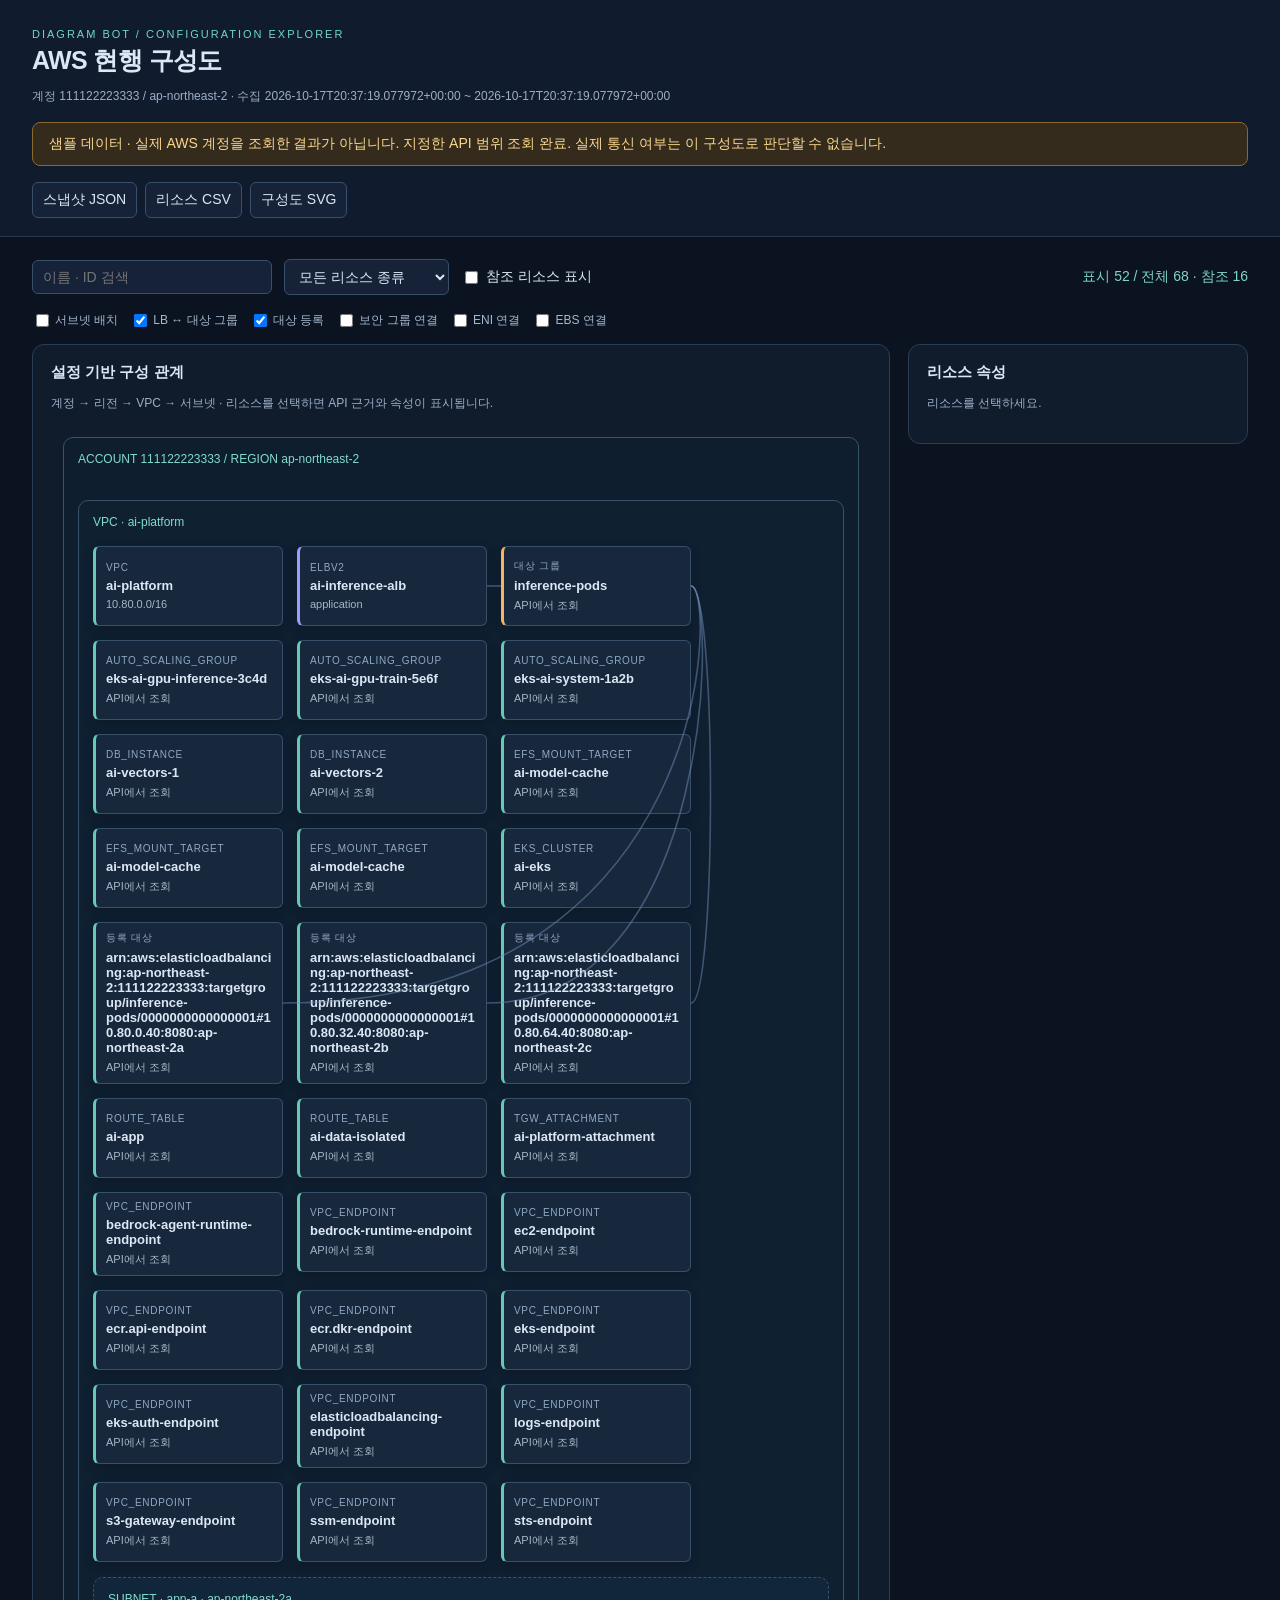
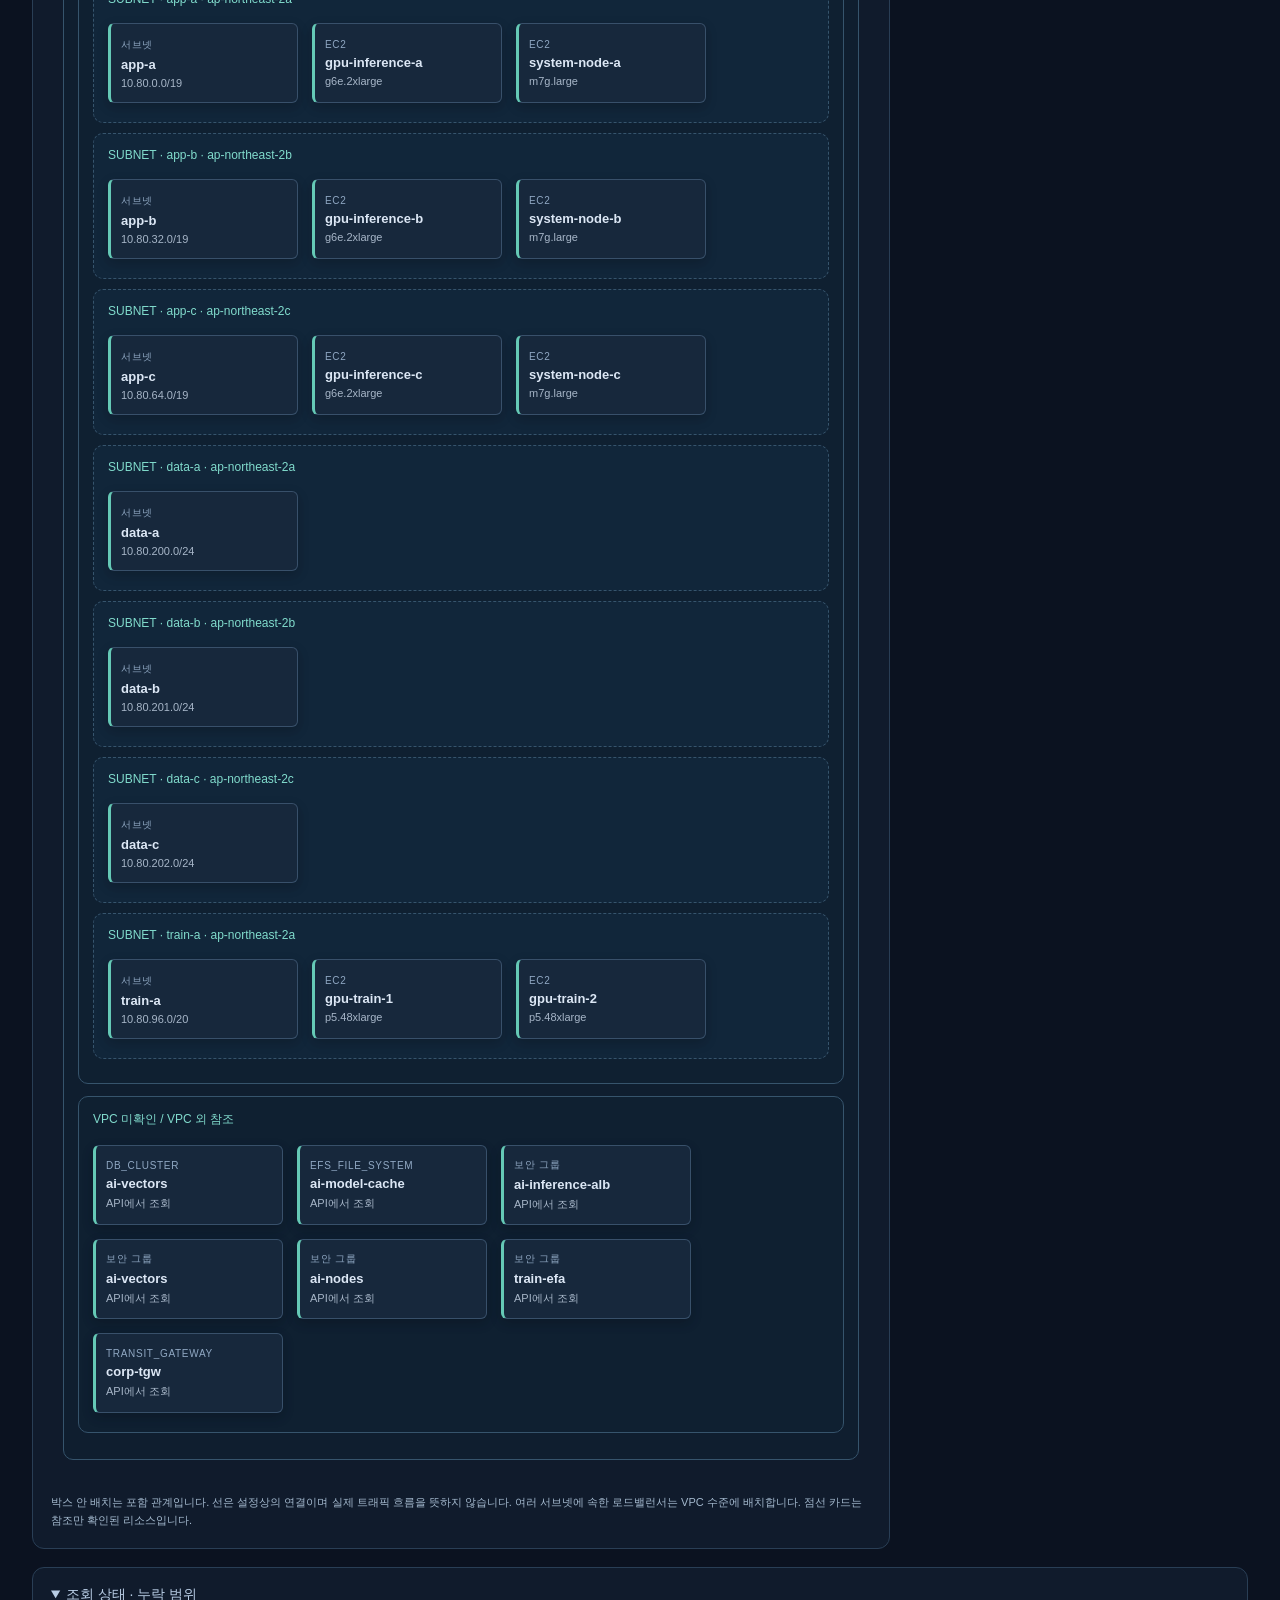
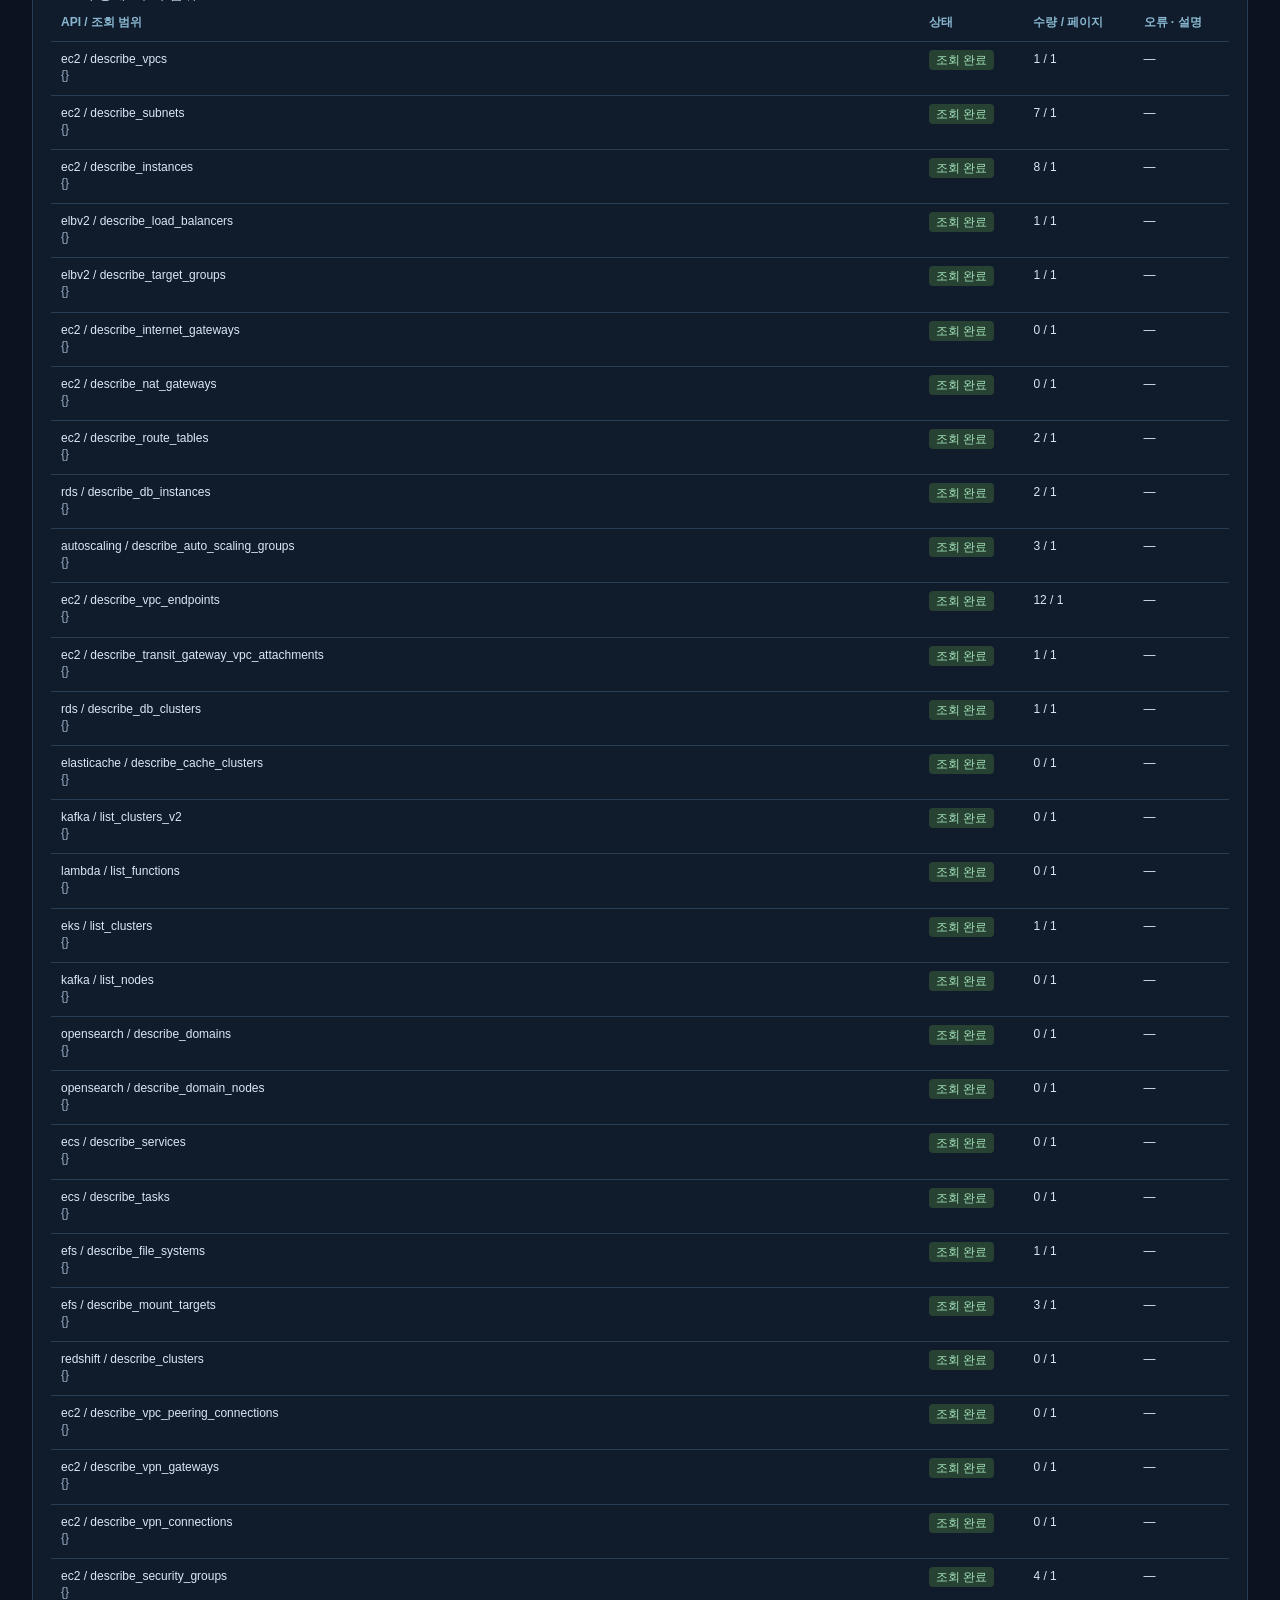
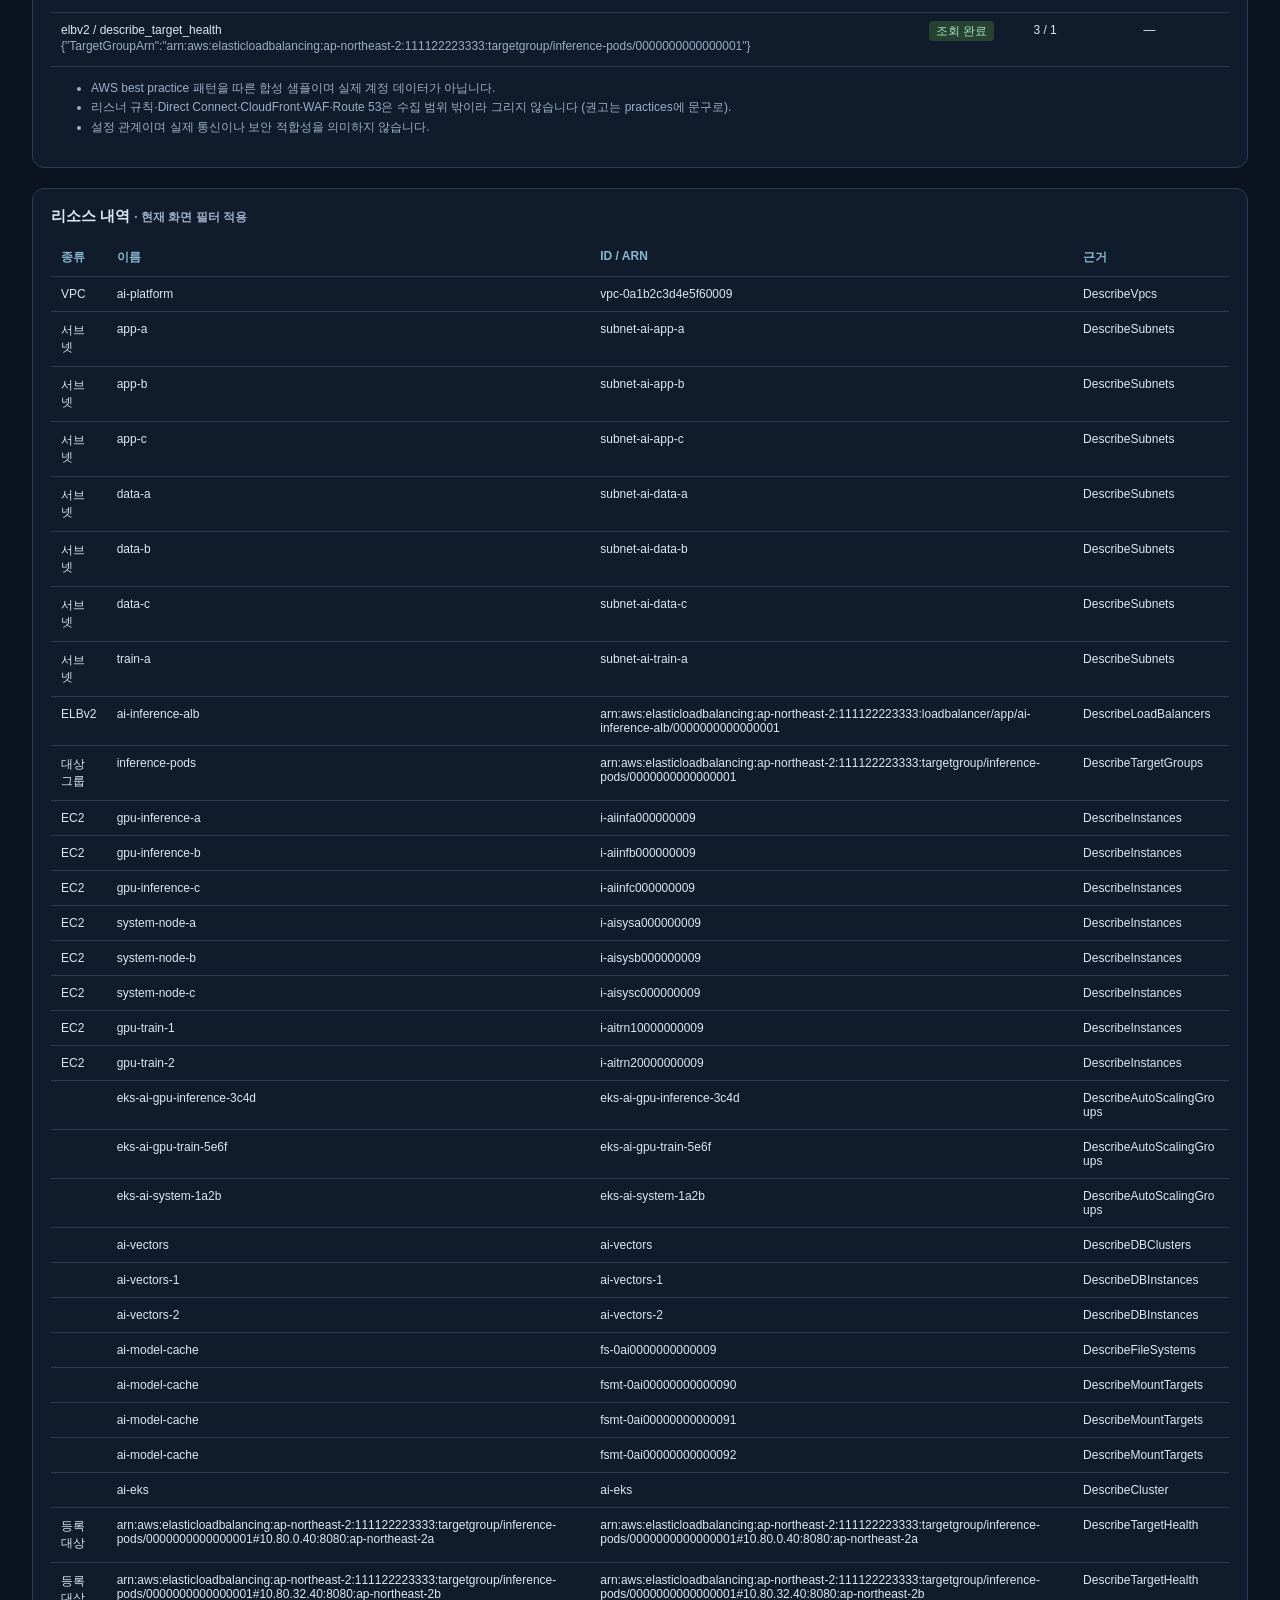
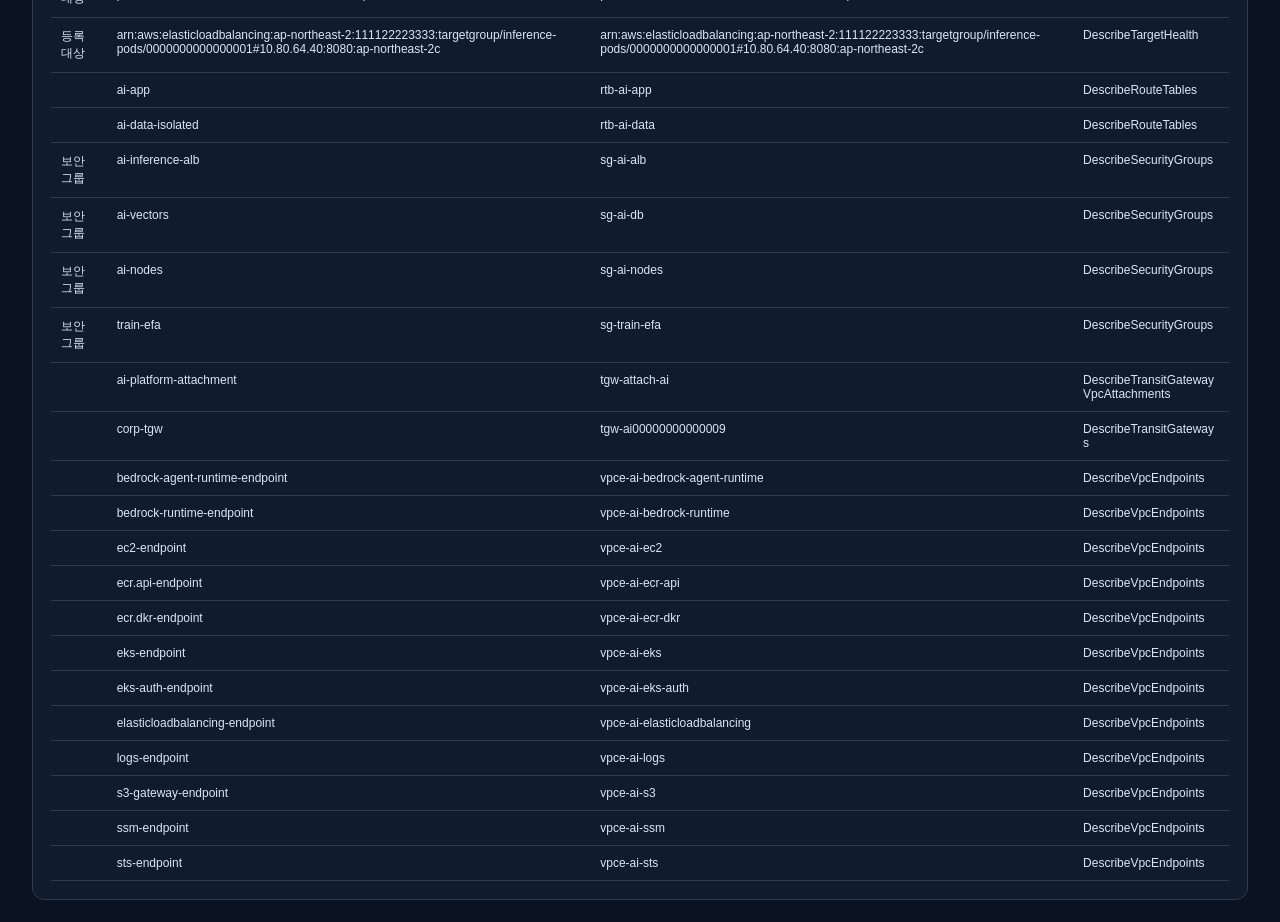
==== examples/samples/ai-platform/index.html @ 4f77890d "chore: regenerate examples/samples (8 samples) with scripts/render_samples.py The script rebuilds ea" ====
<!doctype html>
<html lang="ko">
<head>
<meta charset="utf-8"><meta name="viewport" content="width=device-width,initial-scale=1">
<title>Diagram Bot · AWS 현행 구성도</title>
<style>
:root{font-family:Inter,Pretendard,-apple-system,BlinkMacSystemFont,"Segoe UI",sans-serif;color:#dce7f5;background:#0b1220;font-size:14px}*{box-sizing:border-box}body{margin:0}header{padding:28px 32px 18px;border-bottom:1px solid #29374a;background:#101b2e}h1{font-size:25px;letter-spacing:-.6px;margin:4px 0 10px}.eyebrow{font-size:11px;letter-spacing:2px;color:#6ed9c5}.muted{color:#9cafc7;font-size:12px;line-height:1.6}#notice{margin-top:16px;padding:12px 16px;border:1px solid #8b692e;background:#352b1c;border-radius:8px;color:#f9d78d}button,input,select{font:inherit;color:inherit;background:#152238;border:1px solid #38506a;border-radius:6px;padding:8px 10px}button{cursor:pointer}button:hover{background:#263c55}button:focus-visible,input:focus-visible,select:focus-visible{outline:2px solid #6ed9c5}nav{display:flex;gap:8px;flex-wrap:wrap;margin:16px 0 0}main{padding:22px 32px}.toolbar{display:flex;gap:12px;flex-wrap:wrap;align-items:center;margin-bottom:16px}.toolbar input[type=search]{min-width:240px}.toolbar label{display:flex;align-items:center;gap:5px}.layout{display:grid;grid-template-columns:minmax(0,1fr) 340px;gap:18px}.panel{border:1px solid #293e55;background:#101b2c;border-radius:12px;padding:18px;min-width:0}.panel h2{font-size:15px;margin:0 0 12px}#canvas{position:relative;min-height:450px;overflow:auto;padding:12px}#groups{position:relative;z-index:1;min-width:560px;pointer-events:none}.group{border:1px solid #36546c;border-radius:10px;padding:14px;margin:12px 0;background:#10263855}.group-title{font-size:12px;color:#81dccd;overflow-wrap:anywhere;margin-bottom:12px}.subnet{border-style:dashed;background:#18334c55;margin:10px 0}.cards{display:flex;flex-wrap:wrap;gap:14px;align-items:start;padding:5px 0}.resource{pointer-events:auto;width:190px;min-height:80px;text-align:left;position:relative;border-left:3px solid #65c9b6;box-shadow:0 4px 12px #0003;background:#17283c;overflow-wrap:anywhere}.resource .kind{display:block;font-size:10px;color:#90a8c3;letter-spacing:.7px;text-transform:uppercase;margin-bottom:5px}.resource strong{display:block;font-size:13px}.resource small{display:block;color:#a7b6c8;margin-top:5px;font-size:11px}.resource.ref{border-style:dashed;border-left-color:#d0ad6b}.resource.selected{outline:2px solid #80e5d1;background:#234254}.resource[data-kind=load_balancer]{border-left-color:#a29bfe}.resource[data-kind=target_group]{border-left-color:#f4b366}#edges{position:absolute;top:0;left:0;z-index:2;pointer-events:none;overflow:visible}.edge{fill:none;stroke:#708bb3;stroke-width:1.6;opacity:.5}.edge.active{stroke:#7cf0d6;stroke-width:2.5;opacity:1}#detail{position:sticky;top:18px;align-self:start;max-height:85vh;overflow:auto}pre{white-space:pre-wrap;overflow-wrap:anywhere;background:#0b1422;padding:12px;border-radius:6px;font-size:11px;line-height:1.65}.relation{padding:10px 0;border-bottom:1px solid #293d51;font-size:12px;overflow-wrap:anywhere}details{margin:18px 0}summary{cursor:pointer;color:#b8cde5}table{width:100%;border-collapse:collapse;font-size:12px}th,td{text-align:left;padding:10px;border-bottom:1px solid #293e55;vertical-align:top;overflow-wrap:anywhere}th{color:#88b7cf}tbody tr{cursor:pointer}tbody tr:hover{background:#1c3047}.table-wrap{overflow:auto}.badge{padding:3px 7px;border-radius:4px;background:#274232;color:#a3e2bb}.badge.warn{background:#4c3b20;color:#f6d598}.empty{padding:30px;color:#9cafc7}#inventory{margin-top:20px}#stats{margin-left:auto;color:#80d5c4}.legend{font-size:11px;color:#a4b9ce;margin-top:10px;line-height:1.6}.relation-controls{display:flex;gap:12px;flex-wrap:wrap;margin-bottom:14px;color:#a4b9ce;font-size:12px}.relation-controls label{display:flex;align-items:center;gap:3px}@media(max-width:1000px){.layout{grid-template-columns:1fr}#detail{position:static;max-height:none}header,main{padding:20px}#stats{margin-left:0}}
</style>
</head>
<body>
<header><div class="eyebrow">DIAGRAM BOT / CONFIGURATION EXPLORER</div><h1>AWS 현행 구성도</h1><div id="scope" class="muted"></div><div id="notice" role="status"></div><nav><button id="json-download">스냅샷 JSON</button><button id="csv-download">리소스 CSV</button><button id="svg-download">구성도 SVG</button></nav></header>
<main>
<div class="toolbar"><input id="search" type="search" aria-label="리소스 검색" placeholder="이름 · ID 검색"><select id="kind" aria-label="리소스 종류"><option value="all">모든 리소스 종류</option></select><label><input id="references" type="checkbox">참조 리소스 표시</label><span id="stats"></span></div>
<div class="relation-controls" id="relation-controls"></div>
<div class="layout"><section class="panel"><h2>설정 기반 구성 관계</h2><div class="muted">계정 → 리전 → VPC → 서브넷 · 리소스를 선택하면 API 근거와 속성이 표시됩니다.</div><div id="canvas"><svg id="edges" aria-hidden="true"></svg><div id="groups"></div></div><div class="legend">박스 안 배치는 포함 관계입니다. 선은 설정상의 연결이며 실제 트래픽 흐름을 뜻하지 않습니다. 여러 서브넷에 속한 로드밸런서는 VPC 수준에 배치합니다. 점선 카드는 참조만 확인된 리소스입니다.</div></section><aside id="detail" class="panel"><h2>리소스 속성</h2><p class="muted">리소스를 선택하세요.</p></aside></div>
<details open class="panel"><summary>조회 상태 · 누락 범위</summary><div class="table-wrap"><table><thead><tr><th>API / 조회 범위</th><th>상태</th><th>수량 / 페이지</th><th>오류 · 설명</th></tr></thead><tbody id="coverage"></tbody></table></div><ul id="limitations" class="muted"></ul></details>
<section id="inventory" class="panel"><h2>리소스 내역 <span class="muted">· 현재 화면 필터 적용</span></h2><div class="table-wrap"><table><thead><tr><th>종류</th><th>이름</th><th>ID / ARN</th><th>근거</th></tr></thead><tbody id="rows"></tbody></table></div></section>
</main>
<script id="snapshot" type="application/json">{
  "schema_version": 1,
  "metadata": {
    "account_id": "111122223333",
    "region": "ap-northeast-2",
    "partition": "aws",
    "started_at": "2026-10-17T20:37:19.077972+00:00",
    "finished_at": "2026-10-17T20:37:19.077972+00:00",
    "status": "complete",
    "demo": true,
    "sample": "ai-platform",
    "sample_version": 2,
    "title": "AI 플랫폼 (사설 EKS GPU 추론·학습 · Bedrock · Aurora pgvector)",
    "practices": [
      "인터넷 경로 없는 사설 VPC: IGW·NAT 없이 Transit Gateway로 사내망·중앙 egress에 연결 (MLSEC03-BP02)",
      "Bedrock·ECR·EKS·STS·CloudWatch Logs 등은 세 AZ의 인터페이스 엔드포인트, S3는 게이트웨이 엔드포인트로 사설 호출 (GENSEC01-BP02)",
      "GPU 추론 노드 그룹(g6e)은 세 AZ에 분산하고 내부 ALB가 추론 파드 IP를 대상으로 등록, 자동 확장 (GENREL02-BP01, MLREL05-BP01)",
      "EFA 학습 노드 그룹(p5)은 의도적으로 한 AZ의 전용 /20 서브넷에, 자기 참조 전체 허용 보안 그룹 (EFA는 AZ를 넘지 못함, HPCREL01-BP02)",
      "학습과 추론은 노드 그룹·인스턴스 유형을 분리 (MLPERF04-BP01), 학습 노드 그룹은 0까지 축소 (GENSUS01-BP01)",
      "RAG 벡터 저장소는 VPC 안 격리 서브넷의 Aurora PostgreSQL(pgvector) writer/reader, 노드 보안 그룹만 허용 (GENSEC01-BP03)",
      "모델 캐시는 세 AZ 마운트 타깃의 EFS (EKS AI/ML Storage)",
      "도형 밖 권고: 학습 배치는 클러스터 배치 그룹 또는 Capacity Block(둘 중 하나), 체크포인트는 같은 AZ의 S3 연동 FSx for Lustre (GENREL06-BP01)",
      "도형 밖 권고: Bedrock 모델 호출 로깅(기본 꺼짐)·Guardrails·InvokeModel만 허용하는 엔드포인트 정책, S3는 SSE-KMS와 aws:SourceVpce (수집 범위 밖)",
      "도형 밖 권고: Karpenter·KEDA·NVIDIA/EFA device plugin은 Kubernetes 객체라 그리지 않음 (Karpenter 노드는 ASG 없는 EC2로 표시)"
    ],
    "scope": [
      "VPC",
      "Subnet",
      "EC2",
      "ELBv2",
      "TargetGroup",
      "RegisteredTarget",
      "InternetGateway",
      "NatGateway",
      "RouteTable",
      "RDS",
      "AutoScalingGroup",
      "VpcEndpoint",
      "TransitGateway",
      "EKS",
      "MSK",
      "ElastiCache",
      "Lambda",
      "OpenSearch",
      "ECS",
      "EFS",
      "Redshift",
      "VpcPeering",
      "VPN"
    ],
    "limitations": [
      "AWS best practice 패턴을 따른 합성 샘플이며 실제 계정 데이터가 아닙니다.",
      "리스너 규칙·Direct Connect·CloudFront·WAF·Route 53은 수집 범위 밖이라 그리지 않습니다 (권고는 practices에 문구로).",
      "설정 관계이며 실제 통신이나 보안 적합성을 의미하지 않습니다."
    ]
  },
  "coverage": [
    {
      "service": "ec2",
      "operation": "describe_vpcs",
      "status": "complete",
      "pages": 1,
      "items": 1
    },
    {
      "service": "ec2",
      "operation": "describe_subnets",
      "status": "complete",
      "pages": 1,
      "items": 7
    },
    {
      "service": "ec2",
      "operation": "describe_instances",
      "status": "complete",
      "pages": 1,
      "items": 8
    },
    {
      "service": "elbv2",
      "operation": "describe_load_balancers",
      "status": "complete",
      "pages": 1,
      "items": 1
    },
    {
      "service": "elbv2",
      "operation": "describe_target_groups",
      "status": "complete",
      "pages": 1,
      "items": 1
    },
    {
      "service": "ec2",
      "operation": "describe_internet_gateways",
      "status": "complete",
      "pages": 1,
      "items": 0
    },
    {
      "service": "ec2",
      "operation": "describe_nat_gateways",
      "status": "complete",
      "pages": 1,
      "items": 0
    },
    {
      "service": "ec2",
      "operation": "describe_route_tables",
      "status": "complete",
      "pages": 1,
      "items": 2
    },
    {
      "service": "rds",
      "operation": "describe_db_instances",
      "status": "complete",
      "pages": 1,
      "items": 2
    },
    {
      "service": "autoscaling",
      "operation": "describe_auto_scaling_groups",
      "status": "complete",
      "pages": 1,
      "items": 3
    },
    {
      "service": "ec2",
      "operation": "describe_vpc_endpoints",
      "status": "complete",
      "pages": 1,
      "items": 12
    },
    {
      "service": "ec2",
      "operation": "describe_transit_gateway_vpc_attachments",
      "status": "complete",
      "pages": 1,
      "items": 1
    },
    {
      "service": "rds",
      "operation": "describe_db_clusters",
      "status": "complete",
      "pages": 1,
      "items": 1
    },
    {
      "service": "elasticache",
      "operation": "describe_cache_clusters",
      "status": "complete",
      "pages": 1,
      "items": 0
    },
    {
      "service": "kafka",
      "operation": "list_clusters_v2",
      "status": "complete",
      "pages": 1,
      "items": 0
    },
    {
      "service": "lambda",
      "operation": "list_functions",
      "status": "complete",
      "pages": 1,
      "items": 0
    },
    {
      "service": "eks",
      "operation": "list_clusters",
      "status": "complete",
      "pages": 1,
      "items": 1
    },
    {
      "service": "kafka",
      "operation": "list_nodes",
      "status": "complete",
      "pages": 1,
      "items": 0
    },
    {
      "service": "opensearch",
      "operation": "describe_domains",
      "status": "complete",
      "pages": 1,
      "items": 0
    },
    {
      "service": "opensearch",
      "operation": "describe_domain_nodes",
      "status": "complete",
      "pages": 1,
      "items": 0
    },
    {
      "service": "ecs",
      "operation": "describe_services",
      "status": "complete",
      "pages": 1,
      "items": 0
    },
    {
      "service": "ecs",
      "operation": "describe_tasks",
      "status": "complete",
      "pages": 1,
      "items": 0
    },
    {
      "service": "efs",
      "operation": "describe_file_systems",
      "status": "complete",
      "pages": 1,
      "items": 1
    },
    {
      "service": "efs",
      "operation": "describe_mount_targets",
      "status": "complete",
      "pages": 1,
      "items": 3
    },
    {
      "service": "redshift",
      "operation": "describe_clusters",
      "status": "complete",
      "pages": 1,
      "items": 0
    },
    {
      "service": "ec2",
      "operation": "describe_vpc_peering_connections",
      "status": "complete",
      "pages": 1,
      "items": 0
    },
    {
      "service": "ec2",
      "operation": "describe_vpn_gateways",
      "status": "complete",
      "pages": 1,
      "items": 0
    },
    {
      "service": "ec2",
      "operation": "describe_vpn_connections",
      "status": "complete",
      "pages": 1,
      "items": 0
    },
    {
      "service": "ec2",
      "operation": "describe_security_groups",
      "status": "complete",
      "pages": 1,
      "items": 4
    },
    {
      "service": "elbv2",
      "operation": "describe_target_health",
      "parameters": {
        "TargetGroupArn": "arn:aws:elasticloadbalancing:ap-northeast-2:111122223333:targetgroup/inference-pods/0000000000000001"
      },
      "status": "complete",
      "pages": 1,
      "items": 3
    }
  ],
  "raw": {
    "vpcs": [
      {
        "VpcId": "vpc-0a1b2c3d4e5f60009",
        "CidrBlock": "10.80.0.0/16",
        "Tags": [
          {
            "Key": "Name",
            "Value": "ai-platform"
          },
          {
            "Key": "Environment",
            "Value": "production"
          }
        ]
      }
    ],
    "subnets": [
      {
        "SubnetId": "subnet-ai-app-a",
        "VpcId": "vpc-0a1b2c3d4e5f60009",
        "AvailabilityZone": "ap-northeast-2a",
        "CidrBlock": "10.80.0.0/19",
        "MapPublicIpOnLaunch": false,
        "Tags": [
          {
            "Key": "Name",
            "Value": "app-a"
          },
          {
            "Key": "Tier",
            "Value": "app"
          }
        ]
      },
      {
        "SubnetId": "subnet-ai-app-b",
        "VpcId": "vpc-0a1b2c3d4e5f60009",
        "AvailabilityZone": "ap-northeast-2b",
        "CidrBlock": "10.80.32.0/19",
        "MapPublicIpOnLaunch": false,
        "Tags": [
          {
            "Key": "Name",
            "Value": "app-b"
          },
          {
            "Key": "Tier",
            "Value": "app"
          }
        ]
      },
      {
        "SubnetId": "subnet-ai-app-c",
        "VpcId": "vpc-0a1b2c3d4e5f60009",
        "AvailabilityZone": "ap-northeast-2c",
        "CidrBlock": "10.80.64.0/19",
        "MapPublicIpOnLaunch": false,
        "Tags": [
          {
            "Key": "Name",
            "Value": "app-c"
          },
          {
            "Key": "Tier",
            "Value": "app"
          }
        ]
      },
      {
        "SubnetId": "subnet-ai-train-a",
        "VpcId": "vpc-0a1b2c3d4e5f60009",
        "AvailabilityZone": "ap-northeast-2a",
        "CidrBlock": "10.80.96.0/20",
        "MapPublicIpOnLaunch": false,
        "Tags": [
          {
            "Key": "Name",
            "Value": "train-a"
          },
          {
            "Key": "Tier",
            "Value": "app"
          }
        ]
      },
      {
        "SubnetId": "subnet-ai-data-a",
        "VpcId": "vpc-0a1b2c3d4e5f60009",
        "AvailabilityZone": "ap-northeast-2a",
        "CidrBlock": "10.80.200.0/24",
        "MapPublicIpOnLaunch": false,
        "Tags": [
          {
            "Key": "Name",
            "Value": "data-a"
          },
          {
            "Key": "Tier",
            "Value": "data"
          }
        ]
      },
      {
        "SubnetId": "subnet-ai-data-b",
        "VpcId": "vpc-0a1b2c3d4e5f60009",
        "AvailabilityZone": "ap-northeast-2b",
        "CidrBlock": "10.80.201.0/24",
        "MapPublicIpOnLaunch": false,
        "Tags": [
          {
            "Key": "Name",
            "Value": "data-b"
          },
          {
            "Key": "Tier",
            "Value": "data"
          }
        ]
      },
      {
        "SubnetId": "subnet-ai-data-c",
        "VpcId": "vpc-0a1b2c3d4e5f60009",
        "AvailabilityZone": "ap-northeast-2c",
        "CidrBlock": "10.80.202.0/24",
        "MapPublicIpOnLaunch": false,
        "Tags": [
          {
            "Key": "Name",
            "Value": "data-c"
          },
          {
            "Key": "Tier",
            "Value": "data"
          }
        ]
      }
    ],
    "instances": [
      {
        "InstanceId": "i-aisysa000000009",
        "VpcId": "vpc-0a1b2c3d4e5f60009",
        "SubnetId": "subnet-ai-app-a",
        "InstanceType": "m7g.large",
        "State": {
          "Name": "running"
        },
        "PrivateIpAddress": "10.0.1.11",
        "Placement": {
          "AvailabilityZone": "ap-northeast-2a"
        },
        "MetadataOptions": {
          "HttpTokens": "required"
        },
        "Tags": [
          {
            "Key": "Name",
            "Value": "system-node-a"
          },
          {
            "Key": "eks:cluster-name",
            "Value": "ai-eks"
          },
          {
            "Key": "eks:nodegroup-name",
            "Value": "system"
          }
        ],
        "SecurityGroups": [
          {
            "GroupId": "sg-ai-nodes"
          }
        ],
        "NetworkInterfaces": [
          {
            "NetworkInterfaceId": "eni-aisysa000000009"
          }
        ],
        "BlockDeviceMappings": [
          {
            "Ebs": {
              "VolumeId": "vol-aisysa000000009"
            }
          }
        ]
      },
      {
        "InstanceId": "i-aisysb000000009",
        "VpcId": "vpc-0a1b2c3d4e5f60009",
        "SubnetId": "subnet-ai-app-b",
        "InstanceType": "m7g.large",
        "State": {
          "Name": "running"
        },
        "PrivateIpAddress": "10.0.2.12",
        "Placement": {
          "AvailabilityZone": "ap-northeast-2b"
        },
        "MetadataOptions": {
          "HttpTokens": "required"
        },
        "Tags": [
          {
            "Key": "Name",
            "Value": "system-node-b"
          },
          {
            "Key": "eks:cluster-name",
            "Value": "ai-eks"
          },
          {
            "Key": "eks:nodegroup-name",
            "Value": "system"
          }
        ],
        "SecurityGroups": [
          {
            "GroupId": "sg-ai-nodes"
          }
        ],
        "NetworkInterfaces": [
          {
            "NetworkInterfaceId": "eni-aisysb000000009"
          }
        ],
        "BlockDeviceMappings": [
          {
            "Ebs": {
              "VolumeId": "vol-aisysb000000009"
            }
          }
        ]
      },
      {
        "InstanceId": "i-aisysc000000009",
        "VpcId": "vpc-0a1b2c3d4e5f60009",
        "SubnetId": "subnet-ai-app-c",
        "InstanceType": "m7g.large",
        "State": {
          "Name": "running"
        },
        "PrivateIpAddress": "10.0.3.13",
        "Placement": {
          "AvailabilityZone": "ap-northeast-2c"
        },
        "MetadataOptions": {
          "HttpTokens": "required"
        },
        "Tags": [
          {
            "Key": "Name",
            "Value": "system-node-c"
          },
          {
            "Key": "eks:cluster-name",
            "Value": "ai-eks"
          },
          {
            "Key": "eks:nodegroup-name",
            "Value": "system"
          }
        ],
        "SecurityGroups": [
          {
            "GroupId": "sg-ai-nodes"
          }
        ],
        "NetworkInterfaces": [
          {
            "NetworkInterfaceId": "eni-aisysc000000009"
          }
        ],
        "BlockDeviceMappings": [
          {
            "Ebs": {
              "VolumeId": "vol-aisysc000000009"
            }
          }
        ]
      },
      {
        "InstanceId": "i-aiinfa000000009",
        "VpcId": "vpc-0a1b2c3d4e5f60009",
        "SubnetId": "subnet-ai-app-a",
        "InstanceType": "g6e.2xlarge",
        "State": {
          "Name": "running"
        },
        "PrivateIpAddress": "10.0.4.14",
        "Placement": {
          "AvailabilityZone": "ap-northeast-2a"
        },
        "MetadataOptions": {
          "HttpTokens": "required"
        },
        "Tags": [
          {
            "Key": "Name",
            "Value": "gpu-inference-a"
          },
          {
            "Key": "eks:cluster-name",
            "Value": "ai-eks"
          },
          {
            "Key": "eks:nodegroup-name",
            "Value": "gpu-inference"
          }
        ],
        "SecurityGroups": [
          {
            "GroupId": "sg-ai-nodes"
          }
        ],
        "NetworkInterfaces": [
          {
            "NetworkInterfaceId": "eni-aiinfa000000009"
          }
        ],
        "BlockDeviceMappings": [
          {
            "Ebs": {
              "VolumeId": "vol-aiinfa000000009"
            }
          }
        ]
      },
      {
        "InstanceId": "i-aiinfb000000009",
        "VpcId": "vpc-0a1b2c3d4e5f60009",
        "SubnetId": "subnet-ai-app-b",
        "InstanceType": "g6e.2xlarge",
        "State": {
          "Name": "running"
        },
        "PrivateIpAddress": "10.0.5.15",
        "Placement": {
          "AvailabilityZone": "ap-northeast-2b"
        },
        "MetadataOptions": {
          "HttpTokens": "required"
        },
        "Tags": [
          {
            "Key": "Name",
            "Value": "gpu-inference-b"
          },
          {
            "Key": "eks:cluster-name",
            "Value": "ai-eks"
          },
          {
            "Key": "eks:nodegroup-name",
            "Value": "gpu-inference"
          }
        ],
        "SecurityGroups": [
          {
            "GroupId": "sg-ai-nodes"
          }
        ],
        "NetworkInterfaces": [
          {
            "NetworkInterfaceId": "eni-aiinfb000000009"
          }
        ],
        "BlockDeviceMappings": [
          {
            "Ebs": {
              "VolumeId": "vol-aiinfb000000009"
            }
          }
        ]
      },
      {
        "InstanceId": "i-aiinfc000000009",
        "VpcId": "vpc-0a1b2c3d4e5f60009",
        "SubnetId": "subnet-ai-app-c",
        "InstanceType": "g6e.2xlarge",
        "State": {
          "Name": "running"
        },
        "PrivateIpAddress": "10.0.6.16",
        "Placement": {
          "AvailabilityZone": "ap-northeast-2c"
        },
        "MetadataOptions": {
          "HttpTokens": "required"
        },
        "Tags": [
          {
            "Key": "Name",
            "Value": "gpu-inference-c"
          },
          {
            "Key": "eks:cluster-name",
            "Value": "ai-eks"
          },
          {
            "Key": "eks:nodegroup-name",
            "Value": "gpu-inference"
          }
        ],
        "SecurityGroups": [
          {
            "GroupId": "sg-ai-nodes"
          }
        ],
        "NetworkInterfaces": [
          {
            "NetworkInterfaceId": "eni-aiinfc000000009"
          }
        ],
        "BlockDeviceMappings": [
          {
            "Ebs": {
              "VolumeId": "vol-aiinfc000000009"
            }
          }
        ]
      },
      {
        "InstanceId": "i-aitrn10000000009",
        "VpcId": "vpc-0a1b2c3d4e5f60009",
        "SubnetId": "subnet-ai-train-a",
        "InstanceType": "p5.48xlarge",
        "State": {
          "Name": "running"
        },
        "PrivateIpAddress": "10.0.7.17",
        "Placement": {
          "AvailabilityZone": "ap-northeast-2a"
        },
        "MetadataOptions": {
          "HttpTokens": "required"
        },
        "Tags": [
          {
            "Key": "Name",
            "Value": "gpu-train-1"
          },
          {
            "Key": "eks:cluster-name",
            "Value": "ai-eks"
          },
          {
            "Key": "eks:nodegroup-name",
            "Value": "gpu-train"
          }
        ],
        "SecurityGroups": [
          {
            "GroupId": "sg-train-efa"
          }
        ],
        "NetworkInterfaces": [
          {
            "NetworkInterfaceId": "eni-aitrn10000000009"
          }
        ],
        "BlockDeviceMappings": [
          {
            "Ebs": {
              "VolumeId": "vol-aitrn10000000009"
            }
          }
        ]
      },
      {
        "InstanceId": "i-aitrn20000000009",
        "VpcId": "vpc-0a1b2c3d4e5f60009",
        "SubnetId": "subnet-ai-train-a",
        "InstanceType": "p5.48xlarge",
        "State": {
          "Name": "running"
        },
        "PrivateIpAddress": "10.0.8.18",
        "Placement": {
          "AvailabilityZone": "ap-northeast-2a"
        },
        "MetadataOptions": {
          "HttpTokens": "required"
        },
        "Tags": [
          {
            "Key": "Name",
            "Value": "gpu-train-2"
          },
          {
            "Key": "eks:cluster-name",
            "Value": "ai-eks"
          },
          {
            "Key": "eks:nodegroup-name",
            "Value": "gpu-train"
          }
        ],
        "SecurityGroups": [
          {
            "GroupId": "sg-train-efa"
          }
        ],
        "NetworkInterfaces": [
          {
            "NetworkInterfaceId": "eni-aitrn20000000009"
          }
        ],
        "BlockDeviceMappings": [
          {
            "Ebs": {
              "VolumeId": "vol-aitrn20000000009"
            }
          }
        ]
      }
    ],
    "load_balancers": [
      {
        "LoadBalancerArn": "arn:aws:elasticloadbalancing:ap-northeast-2:111122223333:loadbalancer/app/ai-inference-alb/0000000000000001",
        "LoadBalancerName": "ai-inference-alb",
        "Type": "application",
        "VpcId": "vpc-0a1b2c3d4e5f60009",
        "Scheme": "internal",
        "AvailabilityZones": [
          {
            "ZoneName": "ap-northeast-2a",
            "SubnetId": "subnet-ai-app-a"
          },
          {
            "ZoneName": "ap-northeast-2b",
            "SubnetId": "subnet-ai-app-b"
          },
          {
            "ZoneName": "ap-northeast-2c",
            "SubnetId": "subnet-ai-app-c"
          }
        ],
        "SecurityGroups": [
          "sg-ai-alb"
        ]
      }
    ],
    "target_groups": [
      {
        "TargetGroupArn": "arn:aws:elasticloadbalancing:ap-northeast-2:111122223333:targetgroup/inference-pods/0000000000000001",
        "TargetGroupName": "inference-pods",
        "VpcId": "vpc-0a1b2c3d4e5f60009",
        "TargetType": "ip",
        "Protocol": "HTTP",
        "Port": 8080,
        "HealthCheckPath": "/healthz",
        "LoadBalancerArns": [
          "arn:aws:elasticloadbalancing:ap-northeast-2:111122223333:loadbalancer/app/ai-inference-alb/0000000000000001"
        ]
      }
    ],
    "target_health": [
      {
        "TargetGroupArn": "arn:aws:elasticloadbalancing:ap-northeast-2:111122223333:targetgroup/inference-pods/0000000000000001",
        "Descriptions": [
          {
            "Target": {
              "Id": "10.80.0.40",
              "Port": 8080,
              "AvailabilityZone": "ap-northeast-2a"
            },
            "TargetHealth": {
              "State": "healthy"
            }
          },
          {
            "Target": {
              "Id": "10.80.32.40",
              "Port": 8080,
              "AvailabilityZone": "ap-northeast-2b"
            },
            "TargetHealth": {
              "State": "healthy"
            }
          },
          {
            "Target": {
              "Id": "10.80.64.40",
              "Port": 8080,
              "AvailabilityZone": "ap-northeast-2c"
            },
            "TargetHealth": {
              "State": "healthy"
            }
          }
        ]
      }
    ],
    "internet_gateways": [],
    "nat_gateways": [],
    "route_tables": [
      {
        "RouteTableId": "rtb-ai-app",
        "VpcId": "vpc-0a1b2c3d4e5f60009",
        "Routes": [
          {
            "DestinationCidrBlock": "10.80.0.0/16",
            "GatewayId": "local",
            "State": "active"
          },
          {
            "DestinationCidrBlock": "0.0.0.0/0",
            "TransitGatewayId": "tgw-ai00000000000009",
            "State": "active"
          },
          {
            "DestinationPrefixListId": "pl-s3",
            "GatewayId": "vpce-ai-s3",
            "State": "active"
          }
        ],
        "Associations": [
          {
            "RouteTableAssociationId": "rtbassoc-ai-app-0",
            "SubnetId": "subnet-ai-app-a"
          },
          {
            "RouteTableAssociationId": "rtbassoc-ai-app-1",
            "SubnetId": "subnet-ai-app-b"
          },
          {
            "RouteTableAssociationId": "rtbassoc-ai-app-2",
            "SubnetId": "subnet-ai-app-c"
          },
          {
            "RouteTableAssociationId": "rtbassoc-ai-app-3",
            "SubnetId": "subnet-ai-train-a"
          }
        ],
        "Tags": [
          {
            "Key": "Name",
            "Value": "ai-app"
          }
        ]
      },
      {
        "RouteTableId": "rtb-ai-data",
        "VpcId": "vpc-0a1b2c3d4e5f60009",
        "Routes": [
          {
            "DestinationCidrBlock": "10.80.0.0/16",
            "GatewayId": "local",
            "State": "active"
          },
          {
            "DestinationPrefixListId": "pl-s3",
            "GatewayId": "vpce-ai-s3",
            "State": "active"
          }
        ],
        "Associations": [
          {
            "RouteTableAssociationId": "rtbassoc-ai-data-0",
            "SubnetId": "subnet-ai-data-a"
          },
          {
            "RouteTableAssociationId": "rtbassoc-ai-data-1",
            "SubnetId": "subnet-ai-data-b"
          },
          {
            "RouteTableAssociationId": "rtbassoc-ai-data-2",
            "SubnetId": "subnet-ai-data-c"
          },
          {
            "RouteTableAssociationId": "rtbassoc-ai-data-main",
            "Main": true
          }
        ],
        "Tags": [
          {
            "Key": "Name",
            "Value": "ai-data-isolated"
          }
        ]
      }
    ],
    "db_instances": [
      {
        "DBInstanceIdentifier": "ai-vectors-1",
        "DBClusterIdentifier": "ai-vectors",
        "Engine": "aurora-postgresql",
        "DBInstanceClass": "db.r6g.large",
        "AvailabilityZone": "ap-northeast-2a",
        "MultiAZ": false,
        "PubliclyAccessible": false,
        "StorageEncrypted": true,
        "DBSubnetGroup": {
          "DBSubnetGroupName": "ai-vectors-subnets",
          "VpcId": "vpc-0a1b2c3d4e5f60009",
          "Subnets": [
            {
              "SubnetIdentifier": "subnet-ai-data-a",
              "SubnetAvailabilityZone": {
                "Name": "ap-northeast-2a"
              }
            },
            {
              "SubnetIdentifier": "subnet-ai-data-b",
              "SubnetAvailabilityZone": {
                "Name": "ap-northeast-2b"
              }
            },
            {
              "SubnetIdentifier": "subnet-ai-data-c",
              "SubnetAvailabilityZone": {
                "Name": "ap-northeast-2c"
              }
            }
          ]
        }
      },
      {
        "DBInstanceIdentifier": "ai-vectors-2",
        "DBClusterIdentifier": "ai-vectors",
        "Engine": "aurora-postgresql",
        "DBInstanceClass": "db.r6g.large",
        "AvailabilityZone": "ap-northeast-2b",
        "MultiAZ": false,
        "PubliclyAccessible": false,
        "StorageEncrypted": true,
        "DBSubnetGroup": {
          "DBSubnetGroupName": "ai-vectors-subnets",
          "VpcId": "vpc-0a1b2c3d4e5f60009",
          "Subnets": [
            {
              "SubnetIdentifier": "subnet-ai-data-a",
              "SubnetAvailabilityZone": {
                "Name": "ap-northeast-2a"
              }
            },
            {
              "SubnetIdentifier": "subnet-ai-data-b",
              "SubnetAvailabilityZone": {
                "Name": "ap-northeast-2b"
              }
            },
            {
              "SubnetIdentifier": "subnet-ai-data-c",
              "SubnetAvailabilityZone": {
                "Name": "ap-northeast-2c"
              }
            }
          ]
        }
      }
    ],
    "auto_scaling_groups": [
      {
        "AutoScalingGroupName": "eks-ai-system-1a2b",
        "MinSize": 3,
        "MaxSize": 6,
        "DesiredCapacity": 3,
        "VPCZoneIdentifier": "subnet-ai-app-a,subnet-ai-app-b,subnet-ai-app-c",
        "TargetGroupARNs": [],
        "HealthCheckType": "ELB",
        "Instances": [
          {
            "InstanceId": "i-aisysa000000009",
            "AvailabilityZone": "ap-northeast-2a",
            "LifecycleState": "InService"
          },
          {
            "InstanceId": "i-aisysb000000009",
            "AvailabilityZone": "ap-northeast-2b",
            "LifecycleState": "InService"
          },
          {
            "InstanceId": "i-aisysc000000009",
            "AvailabilityZone": "ap-northeast-2c",
            "LifecycleState": "InService"
          }
        ]
      },
      {
        "AutoScalingGroupName": "eks-ai-gpu-inference-3c4d",
        "MinSize": 3,
        "MaxSize": 12,
        "DesiredCapacity": 3,
        "VPCZoneIdentifier": "subnet-ai-app-a,subnet-ai-app-b,subnet-ai-app-c",
        "TargetGroupARNs": [],
        "HealthCheckType": "ELB",
        "Instances": [
          {
            "InstanceId": "i-aiinfa000000009",
            "AvailabilityZone": "ap-northeast-2a",
            "LifecycleState": "InService"
          },
          {
            "InstanceId": "i-aiinfb000000009",
            "AvailabilityZone": "ap-northeast-2b",
            "LifecycleState": "InService"
          },
          {
            "InstanceId": "i-aiinfc000000009",
            "AvailabilityZone": "ap-northeast-2c",
            "LifecycleState": "InService"
          }
        ]
      },
      {
        "AutoScalingGroupName": "eks-ai-gpu-train-5e6f",
        "MinSize": 0,
        "MaxSize": 8,
        "DesiredCapacity": 2,
        "VPCZoneIdentifier": "subnet-ai-train-a",
        "TargetGroupARNs": [],
        "HealthCheckType": "ELB",
        "Instances": [
          {
            "InstanceId": "i-aitrn10000000009",
            "AvailabilityZone": "ap-northeast-2a",
            "LifecycleState": "InService"
          },
          {
            "InstanceId": "i-aitrn20000000009",
            "AvailabilityZone": "ap-northeast-2a",
            "LifecycleState": "InService"
          }
        ]
      }
    ],
    "vpc_endpoints": [
      {
        "VpcEndpointId": "vpce-ai-s3",
        "VpcId": "vpc-0a1b2c3d4e5f60009",
        "VpcEndpointType": "Gateway",
        "State": "available",
        "ServiceName": "com.amazonaws.ap-northeast-2.s3",
        "RouteTableIds": [
          "rtb-ai-app",
          "rtb-ai-data"
        ],
        "Tags": [
          {
            "Key": "Name",
            "Value": "s3-gateway-endpoint"
          }
        ]
      },
      {
        "VpcEndpointId": "vpce-ai-bedrock-runtime",
        "VpcId": "vpc-0a1b2c3d4e5f60009",
        "VpcEndpointType": "Interface",
        "State": "available",
        "ServiceName": "com.amazonaws.ap-northeast-2.bedrock-runtime",
        "SubnetIds": [
          "subnet-ai-app-a",
          "subnet-ai-app-b",
          "subnet-ai-app-c"
        ],
        "PrivateDnsEnabled": true,
        "Tags": [
          {
            "Key": "Name",
            "Value": "bedrock-runtime-endpoint"
          }
        ]
      },
      {
        "VpcEndpointId": "vpce-ai-bedrock-agent-runtime",
        "VpcId": "vpc-0a1b2c3d4e5f60009",
        "VpcEndpointType": "Interface",
        "State": "available",
        "ServiceName": "com.amazonaws.ap-northeast-2.bedrock-agent-runtime",
        "SubnetIds": [
          "subnet-ai-app-a",
          "subnet-ai-app-b",
          "subnet-ai-app-c"
        ],
        "PrivateDnsEnabled": true,
        "Tags": [
          {
            "Key": "Name",
            "Value": "bedrock-agent-runtime-endpoint"
          }
        ]
      },
      {
        "VpcEndpointId": "vpce-ai-ecr-api",
        "VpcId": "vpc-0a1b2c3d4e5f60009",
        "VpcEndpointType": "Interface",
        "State": "available",
        "ServiceName": "com.amazonaws.ap-northeast-2.ecr.api",
        "SubnetIds": [
          "subnet-ai-app-a",
          "subnet-ai-app-b",
          "subnet-ai-app-c"
        ],
        "PrivateDnsEnabled": true,
        "Tags": [
          {
            "Key": "Name",
            "Value": "ecr.api-endpoint"
          }
        ]
      },
      {
        "VpcEndpointId": "vpce-ai-ecr-dkr",
        "VpcId": "vpc-0a1b2c3d4e5f60009",
        "VpcEndpointType": "Interface",
        "State": "available",
        "ServiceName": "com.amazonaws.ap-northeast-2.ecr.dkr",
        "SubnetIds": [
          "subnet-ai-app-a",
          "subnet-ai-app-b",
          "subnet-ai-app-c"
        ],
        "PrivateDnsEnabled": true,
        "Tags": [
          {
            "Key": "Name",
            "Value": "ecr.dkr-endpoint"
          }
        ]
      },
      {
        "VpcEndpointId": "vpce-ai-sts",
        "VpcId": "vpc-0a1b2c3d4e5f60009",
        "VpcEndpointType": "Interface",
        "State": "available",
        "ServiceName": "com.amazonaws.ap-northeast-2.sts",
        "SubnetIds": [
          "subnet-ai-app-a",
          "subnet-ai-app-b",
          "subnet-ai-app-c"
        ],
        "PrivateDnsEnabled": true,
        "Tags": [
          {
            "Key": "Name",
            "Value": "sts-endpoint"
          }
        ]
      },
      {
        "VpcEndpointId": "vpce-ai-eks",
        "VpcId": "vpc-0a1b2c3d4e5f60009",
        "VpcEndpointType": "Interface",
        "State": "available",
        "ServiceName": "com.amazonaws.ap-northeast-2.eks",
        "SubnetIds": [
          "subnet-ai-app-a",
          "subnet-ai-app-b",
          "subnet-ai-app-c"
        ],
        "PrivateDnsEnabled": true,
        "Tags": [
          {
            "Key": "Name",
            "Value": "eks-endpoint"
          }
        ]
      },
      {
        "VpcEndpointId": "vpce-ai-eks-auth",
        "VpcId": "vpc-0a1b2c3d4e5f60009",
        "VpcEndpointType": "Interface",
        "State": "available",
        "ServiceName": "com.amazonaws.ap-northeast-2.eks-auth",
        "SubnetIds": [
          "subnet-ai-app-a",
          "subnet-ai-app-b",
          "subnet-ai-app-c"
        ],
        "PrivateDnsEnabled": true,
        "Tags": [
          {
            "Key": "Name",
            "Value": "eks-auth-endpoint"
          }
        ]
      },
      {
        "VpcEndpointId": "vpce-ai-ec2",
        "VpcId": "vpc-0a1b2c3d4e5f60009",
        "VpcEndpointType": "Interface",
        "State": "available",
        "ServiceName": "com.amazonaws.ap-northeast-2.ec2",
        "SubnetIds": [
          "subnet-ai-app-a",
          "subnet-ai-app-b",
          "subnet-ai-app-c"
        ],
        "PrivateDnsEnabled": true,
        "Tags": [
          {
            "Key": "Name",
            "Value": "ec2-endpoint"
          }
        ]
      },
      {
        "VpcEndpointId": "vpce-ai-elasticloadbalancing",
        "VpcId": "vpc-0a1b2c3d4e5f60009",
        "VpcEndpointType": "Interface",
        "State": "available",
        "ServiceName": "com.amazonaws.ap-northeast-2.elasticloadbalancing",
        "SubnetIds": [
          "subnet-ai-app-a",
          "subnet-ai-app-b",
          "subnet-ai-app-c"
        ],
        "PrivateDnsEnabled": true,
        "Tags": [
          {
            "Key": "Name",
            "Value": "elasticloadbalancing-endpoint"
          }
        ]
      },
      {
        "VpcEndpointId": "vpce-ai-logs",
        "VpcId": "vpc-0a1b2c3d4e5f60009",
        "VpcEndpointType": "Interface",
        "State": "available",
        "ServiceName": "com.amazonaws.ap-northeast-2.logs",
        "SubnetIds": [
          "subnet-ai-app-a",
          "subnet-ai-app-b",
          "subnet-ai-app-c"
        ],
        "PrivateDnsEnabled": true,
        "Tags": [
          {
            "Key": "Name",
            "Value": "logs-endpoint"
          }
        ]
      },
      {
        "VpcEndpointId": "vpce-ai-ssm",
        "VpcId": "vpc-0a1b2c3d4e5f60009",
        "VpcEndpointType": "Interface",
        "State": "available",
        "ServiceName": "com.amazonaws.ap-northeast-2.ssm",
        "SubnetIds": [
          "subnet-ai-app-a",
          "subnet-ai-app-b",
          "subnet-ai-app-c"
        ],
        "PrivateDnsEnabled": true,
        "Tags": [
          {
            "Key": "Name",
            "Value": "ssm-endpoint"
          }
        ]
      }
    ],
    "transit_gateways": [
      {
        "TransitGatewayId": "tgw-ai00000000000009",
        "State": "available",
        "Tags": [
          {
            "Key": "Name",
            "Value": "corp-tgw"
          }
        ]
      }
    ],
    "transit_gateway_attachments": [
      {
        "TransitGatewayAttachmentId": "tgw-attach-ai",
        "TransitGatewayId": "tgw-ai00000000000009",
        "VpcId": "vpc-0a1b2c3d4e5f60009",
        "SubnetIds": [
          "subnet-ai-app-a",
          "subnet-ai-app-b",
          "subnet-ai-app-c"
        ],
        "State": "available",
        "Tags": [
          {
            "Key": "Name",
            "Value": "ai-platform-attachment"
          }
        ]
      }
    ],
    "db_clusters": [
      {
        "DBClusterIdentifier": "ai-vectors",
        "Engine": "aurora-postgresql",
        "MultiAZ": true,
        "StorageEncrypted": true,
        "DBClusterMembers": [
          {
            "DBInstanceIdentifier": "ai-vectors-1",
            "IsClusterWriter": true
          },
          {
            "DBInstanceIdentifier": "ai-vectors-2",
            "IsClusterWriter": false
          }
        ]
      }
    ],
    "cache_clusters": [],
    "replication_groups": [],
    "cache_subnet_groups": [],
    "msk_clusters": [],
    "msk_nodes": [],
    "lambda_functions": [],
    "eks_clusters": [
      {
        "name": "ai-eks",
        "version": "1.31",
        "status": "ACTIVE",
        "resourcesVpcConfig": {
          "vpcId": "vpc-0a1b2c3d4e5f60009",
          "subnetIds": [
            "subnet-ai-app-a",
            "subnet-ai-app-b",
            "subnet-ai-app-c"
          ],
          "endpointPublicAccess": false,
          "endpointPrivateAccess": true
        },
        "nodegroups": [
          {
            "nodegroupName": "system",
            "instanceTypes": [
              "m7g.large"
            ],
            "scalingConfig": {
              "minSize": 3,
              "maxSize": 6,
              "desiredSize": 3
            },
            "resources": {
              "autoScalingGroups": [
                {
                  "name": "eks-ai-system-1a2b"
                }
              ]
            }
          },
          {
            "nodegroupName": "gpu-inference",
            "instanceTypes": [
              "g6e.2xlarge"
            ],
            "scalingConfig": {
              "minSize": 3,
              "maxSize": 12,
              "desiredSize": 3
            },
            "resources": {
              "autoScalingGroups": [
                {
                  "name": "eks-ai-gpu-inference-3c4d"
                }
              ]
            }
          },
          {
            "nodegroupName": "gpu-train",
            "instanceTypes": [
              "p5.48xlarge"
            ],
            "scalingConfig": {
              "minSize": 0,
              "maxSize": 8,
              "desiredSize": 2
            },
            "resources": {
              "autoScalingGroups": [
                {
                  "name": "eks-ai-gpu-train-5e6f"
                }
              ]
            }
          }
        ]
      }
    ],
    "opensearch_domains": [],
    "opensearch_nodes": [],
    "ecs_services": [],
    "ecs_tasks": [],
    "efs_file_systems": [
      {
        "FileSystemId": "fs-0ai0000000000009",
        "Name": "ai-model-cache",
        "PerformanceMode": "generalPurpose",
        "ThroughputMode": "elastic",
        "Encrypted": true,
        "LifeCycleState": "available",
        "NumberOfMountTargets": 3,
        "Tags": [
          {
            "Key": "Name",
            "Value": "ai-model-cache"
          }
        ]
      }
    ],
    "efs_mount_targets": [
      {
        "MountTargetId": "fsmt-0ai00000000000090",
        "FileSystemId": "fs-0ai0000000000009",
        "SubnetId": "subnet-ai-app-a",
        "VpcId": "vpc-0a1b2c3d4e5f60009",
        "AvailabilityZoneName": "ap-northeast-2a",
        "LifeCycleState": "available",
        "IpAddress": "10.80.0.200"
      },
      {
        "MountTargetId": "fsmt-0ai00000000000091",
        "FileSystemId": "fs-0ai0000000000009",
        "SubnetId": "subnet-ai-app-b",
        "VpcId": "vpc-0a1b2c3d4e5f60009",
        "AvailabilityZoneName": "ap-northeast-2b",
        "LifeCycleState": "available",
        "IpAddress": "10.80.32.200"
      },
      {
        "MountTargetId": "fsmt-0ai00000000000092",
        "FileSystemId": "fs-0ai0000000000009",
        "SubnetId": "subnet-ai-app-c",
        "VpcId": "vpc-0a1b2c3d4e5f60009",
        "AvailabilityZoneName": "ap-northeast-2c",
        "LifeCycleState": "available",
        "IpAddress": "10.80.64.200"
      }
    ],
    "redshift_clusters": [],
    "redshift_subnet_groups": [],
    "vpc_peering_connections": [],
    "vpn_gateways": [],
    "vpn_connections": [],
    "customer_gateways": [],
    "security_groups": [
      {
        "GroupId": "sg-ai-nodes",
        "GroupName": "ai-nodes",
        "VpcId": "vpc-0a1b2c3d4e5f60009",
        "IpPermissions": [
          {
            "IpProtocol": "tcp",
            "FromPort": 443,
            "ToPort": 443,
            "IpRanges": [
              {
                "CidrIp": "10.80.0.0/16"
              }
            ]
          },
          {
            "IpProtocol": "tcp",
            "FromPort": 8080,
            "ToPort": 8080,
            "UserIdGroupPairs": [
              {
                "GroupId": "sg-ai-alb"
              }
            ]
          }
        ],
        "IpPermissionsEgress": [
          {
            "IpProtocol": "-1",
            "IpRanges": [
              {
                "CidrIp": "0.0.0.0/0"
              }
            ]
          }
        ]
      },
      {
        "GroupId": "sg-ai-alb",
        "GroupName": "ai-inference-alb",
        "VpcId": "vpc-0a1b2c3d4e5f60009",
        "IpPermissions": [
          {
            "IpProtocol": "tcp",
            "FromPort": 443,
            "ToPort": 443,
            "IpRanges": [
              {
                "CidrIp": "10.0.0.0/8"
              }
            ]
          }
        ],
        "IpPermissionsEgress": [
          {
            "IpProtocol": "-1",
            "IpRanges": [
              {
                "CidrIp": "0.0.0.0/0"
              }
            ]
          }
        ]
      },
      {
        "GroupId": "sg-train-efa",
        "GroupName": "train-efa",
        "VpcId": "vpc-0a1b2c3d4e5f60009",
        "IpPermissions": [
          {
            "IpProtocol": "-1",
            "UserIdGroupPairs": [
              {
                "GroupId": "sg-train-efa"
              }
            ]
          },
          {
            "IpProtocol": "tcp",
            "FromPort": 443,
            "ToPort": 443,
            "IpRanges": [
              {
                "CidrIp": "10.80.0.0/16"
              }
            ]
          }
        ],
        "IpPermissionsEgress": [
          {
            "IpProtocol": "-1",
            "UserIdGroupPairs": [
              {
                "GroupId": "sg-train-efa"
              }
            ]
          },
          {
            "IpProtocol": "-1",
            "IpRanges": [
              {
                "CidrIp": "10.80.0.0/16"
              }
            ]
          }
        ]
      },
      {
        "GroupId": "sg-ai-db",
        "GroupName": "ai-vectors",
        "VpcId": "vpc-0a1b2c3d4e5f60009",
        "IpPermissions": [
          {
            "IpProtocol": "tcp",
            "FromPort": 5432,
            "ToPort": 5432,
            "UserIdGroupPairs": [
              {
                "GroupId": "sg-ai-nodes"
              }
            ]
          }
        ],
        "IpPermissionsEgress": [
          {
            "IpProtocol": "-1",
            "IpRanges": [
              {
                "CidrIp": "0.0.0.0/0"
              }
            ]
          }
        ]
      }
    ]
  },
  "graph": {
    "nodes": [
      {
        "id": "111122223333/ap-northeast-2/auto_scaling_group/eks-ai-gpu-inference-3c4d",
        "resource_id": "eks-ai-gpu-inference-3c4d",
        "kind": "auto_scaling_group",
        "name": "eks-ai-gpu-inference-3c4d",
        "account": "111122223333",
        "region": "ap-northeast-2",
        "attributes": {
          "AutoScalingGroupName": "eks-ai-gpu-inference-3c4d",
          "MinSize": 3,
          "MaxSize": 12,
          "DesiredCapacity": 3,
          "VPCZoneIdentifier": "subnet-ai-app-a,subnet-ai-app-b,subnet-ai-app-c",
          "TargetGroupARNs": [],
          "HealthCheckType": "ELB",
          "Instances": [
            {
              "InstanceId": "i-aiinfa000000009",
              "AvailabilityZone": "ap-northeast-2a",
              "LifecycleState": "InService"
            },
            {
              "InstanceId": "i-aiinfb000000009",
              "AvailabilityZone": "ap-northeast-2b",
              "LifecycleState": "InService"
            },
            {
              "InstanceId": "i-aiinfc000000009",
              "AvailabilityZone": "ap-northeast-2c",
              "LifecycleState": "InService"
            }
          ]
        },
        "reference_only": false,
        "source": "DescribeAutoScalingGroups"
      },
      {
        "id": "111122223333/ap-northeast-2/auto_scaling_group/eks-ai-gpu-train-5e6f",
        "resource_id": "eks-ai-gpu-train-5e6f",
        "kind": "auto_scaling_group",
        "name": "eks-ai-gpu-train-5e6f",
        "account": "111122223333",
        "region": "ap-northeast-2",
        "attributes": {
          "AutoScalingGroupName": "eks-ai-gpu-train-5e6f",
          "MinSize": 0,
          "MaxSize": 8,
          "DesiredCapacity": 2,
          "VPCZoneIdentifier": "subnet-ai-train-a",
          "TargetGroupARNs": [],
          "HealthCheckType": "ELB",
          "Instances": [
            {
              "InstanceId": "i-aitrn10000000009",
              "AvailabilityZone": "ap-northeast-2a",
              "LifecycleState": "InService"
            },
            {
              "InstanceId": "i-aitrn20000000009",
              "AvailabilityZone": "ap-northeast-2a",
              "LifecycleState": "InService"
            }
          ]
        },
        "reference_only": false,
        "source": "DescribeAutoScalingGroups"
      },
      {
        "id": "111122223333/ap-northeast-2/auto_scaling_group/eks-ai-system-1a2b",
        "resource_id": "eks-ai-system-1a2b",
        "kind": "auto_scaling_group",
        "name": "eks-ai-system-1a2b",
        "account": "111122223333",
        "region": "ap-northeast-2",
        "attributes": {
          "AutoScalingGroupName": "eks-ai-system-1a2b",
          "MinSize": 3,
          "MaxSize": 6,
          "DesiredCapacity": 3,
          "VPCZoneIdentifier": "subnet-ai-app-a,subnet-ai-app-b,subnet-ai-app-c",
          "TargetGroupARNs": [],
          "HealthCheckType": "ELB",
          "Instances": [
            {
              "InstanceId": "i-aisysa000000009",
              "AvailabilityZone": "ap-northeast-2a",
              "LifecycleState": "InService"
            },
            {
              "InstanceId": "i-aisysb000000009",
              "AvailabilityZone": "ap-northeast-2b",
              "LifecycleState": "InService"
            },
            {
              "InstanceId": "i-aisysc000000009",
              "AvailabilityZone": "ap-northeast-2c",
              "LifecycleState": "InService"
            }
          ]
        },
        "reference_only": false,
        "source": "DescribeAutoScalingGroups"
      },
      {
        "id": "111122223333/ap-northeast-2/db_cluster/ai-vectors",
        "resource_id": "ai-vectors",
        "kind": "db_cluster",
        "name": "ai-vectors",
        "account": "111122223333",
        "region": "ap-northeast-2",
        "attributes": {
          "DBClusterIdentifier": "ai-vectors",
          "Engine": "aurora-postgresql",
          "MultiAZ": true,
          "StorageEncrypted": true,
          "DBClusterMembers": [
            {
              "DBInstanceIdentifier": "ai-vectors-1",
              "IsClusterWriter": true
            },
            {
              "DBInstanceIdentifier": "ai-vectors-2",
              "IsClusterWriter": false
            }
          ]
        },
        "reference_only": false,
        "source": "DescribeDBClusters"
      },
      {
        "id": "111122223333/ap-northeast-2/db_instance/ai-vectors-1",
        "resource_id": "ai-vectors-1",
        "kind": "db_instance",
        "name": "ai-vectors-1",
        "account": "111122223333",
        "region": "ap-northeast-2",
        "attributes": {
          "DBInstanceIdentifier": "ai-vectors-1",
          "DBClusterIdentifier": "ai-vectors",
          "Engine": "aurora-postgresql",
          "DBInstanceClass": "db.r6g.large",
          "AvailabilityZone": "ap-northeast-2a",
          "MultiAZ": false,
          "PubliclyAccessible": false,
          "StorageEncrypted": true,
          "DBSubnetGroup": {
            "DBSubnetGroupName": "ai-vectors-subnets",
            "VpcId": "vpc-0a1b2c3d4e5f60009",
            "Subnets": [
              {
                "SubnetIdentifier": "subnet-ai-data-a",
                "SubnetAvailabilityZone": {
                  "Name": "ap-northeast-2a"
                }
              },
              {
                "SubnetIdentifier": "subnet-ai-data-b",
                "SubnetAvailabilityZone": {
                  "Name": "ap-northeast-2b"
                }
              },
              {
                "SubnetIdentifier": "subnet-ai-data-c",
                "SubnetAvailabilityZone": {
                  "Name": "ap-northeast-2c"
                }
              }
            ]
          }
        },
        "reference_only": false,
        "source": "DescribeDBInstances",
        "db_role": "writer"
      },
      {
        "id": "111122223333/ap-northeast-2/db_instance/ai-vectors-2",
        "resource_id": "ai-vectors-2",
        "kind": "db_instance",
        "name": "ai-vectors-2",
        "account": "111122223333",
        "region": "ap-northeast-2",
        "attributes": {
          "DBInstanceIdentifier": "ai-vectors-2",
          "DBClusterIdentifier": "ai-vectors",
          "Engine": "aurora-postgresql",
          "DBInstanceClass": "db.r6g.large",
          "AvailabilityZone": "ap-northeast-2b",
          "MultiAZ": false,
          "PubliclyAccessible": false,
          "StorageEncrypted": true,
          "DBSubnetGroup": {
            "DBSubnetGroupName": "ai-vectors-subnets",
            "VpcId": "vpc-0a1b2c3d4e5f60009",
            "Subnets": [
              {
                "SubnetIdentifier": "subnet-ai-data-a",
                "SubnetAvailabilityZone": {
                  "Name": "ap-northeast-2a"
                }
              },
              {
                "SubnetIdentifier": "subnet-ai-data-b",
                "SubnetAvailabilityZone": {
                  "Name": "ap-northeast-2b"
                }
              },
              {
                "SubnetIdentifier": "subnet-ai-data-c",
                "SubnetAvailabilityZone": {
                  "Name": "ap-northeast-2c"
                }
              }
            ]
          }
        },
        "reference_only": false,
        "source": "DescribeDBInstances",
        "db_role": "reader"
      },
      {
        "id": "111122223333/ap-northeast-2/ec2/i-aiinfa000000009",
        "resource_id": "i-aiinfa000000009",
        "kind": "ec2",
        "name": "gpu-inference-a",
        "account": "111122223333",
        "region": "ap-northeast-2",
        "attributes": {
          "InstanceId": "i-aiinfa000000009",
          "VpcId": "vpc-0a1b2c3d4e5f60009",
          "SubnetId": "subnet-ai-app-a",
          "InstanceType": "g6e.2xlarge",
          "State": {
            "Name": "running"
          },
          "PrivateIpAddress": "10.0.4.14",
          "Placement": {
            "AvailabilityZone": "ap-northeast-2a"
          },
          "MetadataOptions": {
            "HttpTokens": "required"
          },
          "Tags": [
            {
              "Key": "Name",
              "Value": "gpu-inference-a"
            },
            {
              "Key": "eks:cluster-name",
              "Value": "ai-eks"
            },
            {
              "Key": "eks:nodegroup-name",
              "Value": "gpu-inference"
            }
          ],
          "SecurityGroups": [
            {
              "GroupId": "sg-ai-nodes"
            }
          ],
          "NetworkInterfaces": [
            {
              "NetworkInterfaceId": "eni-aiinfa000000009"
            }
          ],
          "BlockDeviceMappings": [
            {
              "Ebs": {
                "VolumeId": "vol-aiinfa000000009"
              }
            }
          ]
        },
        "reference_only": false,
        "source": "DescribeInstances"
      },
      {
        "id": "111122223333/ap-northeast-2/ec2/i-aiinfb000000009",
        "resource_id": "i-aiinfb000000009",
        "kind": "ec2",
        "name": "gpu-inference-b",
        "account": "111122223333",
        "region": "ap-northeast-2",
        "attributes": {
          "InstanceId": "i-aiinfb000000009",
          "VpcId": "vpc-0a1b2c3d4e5f60009",
          "SubnetId": "subnet-ai-app-b",
          "InstanceType": "g6e.2xlarge",
          "State": {
            "Name": "running"
          },
          "PrivateIpAddress": "10.0.5.15",
          "Placement": {
            "AvailabilityZone": "ap-northeast-2b"
          },
          "MetadataOptions": {
            "HttpTokens": "required"
          },
          "Tags": [
            {
              "Key": "Name",
              "Value": "gpu-inference-b"
            },
            {
              "Key": "eks:cluster-name",
              "Value": "ai-eks"
            },
            {
              "Key": "eks:nodegroup-name",
              "Value": "gpu-inference"
            }
          ],
          "SecurityGroups": [
            {
              "GroupId": "sg-ai-nodes"
            }
          ],
          "NetworkInterfaces": [
            {
              "NetworkInterfaceId": "eni-aiinfb000000009"
            }
          ],
          "BlockDeviceMappings": [
            {
              "Ebs": {
                "VolumeId": "vol-aiinfb000000009"
              }
            }
          ]
        },
        "reference_only": false,
        "source": "DescribeInstances"
      },
      {
        "id": "111122223333/ap-northeast-2/ec2/i-aiinfc000000009",
        "resource_id": "i-aiinfc000000009",
        "kind": "ec2",
        "name": "gpu-inference-c",
        "account": "111122223333",
        "region": "ap-northeast-2",
        "attributes": {
          "InstanceId": "i-aiinfc000000009",
          "VpcId": "vpc-0a1b2c3d4e5f60009",
          "SubnetId": "subnet-ai-app-c",
          "InstanceType": "g6e.2xlarge",
          "State": {
            "Name": "running"
          },
          "PrivateIpAddress": "10.0.6.16",
          "Placement": {
            "AvailabilityZone": "ap-northeast-2c"
          },
          "MetadataOptions": {
            "HttpTokens": "required"
          },
          "Tags": [
            {
              "Key": "Name",
              "Value": "gpu-inference-c"
            },
            {
              "Key": "eks:cluster-name",
              "Value": "ai-eks"
            },
            {
              "Key": "eks:nodegroup-name",
              "Value": "gpu-inference"
            }
          ],
          "SecurityGroups": [
            {
              "GroupId": "sg-ai-nodes"
            }
          ],
          "NetworkInterfaces": [
            {
              "NetworkInterfaceId": "eni-aiinfc000000009"
            }
          ],
          "BlockDeviceMappings": [
            {
              "Ebs": {
                "VolumeId": "vol-aiinfc000000009"
              }
            }
          ]
        },
        "reference_only": false,
        "source": "DescribeInstances"
      },
      {
        "id": "111122223333/ap-northeast-2/ec2/i-aisysa000000009",
        "resource_id": "i-aisysa000000009",
        "kind": "ec2",
        "name": "system-node-a",
        "account": "111122223333",
        "region": "ap-northeast-2",
        "attributes": {
          "InstanceId": "i-aisysa000000009",
          "VpcId": "vpc-0a1b2c3d4e5f60009",
          "SubnetId": "subnet-ai-app-a",
          "InstanceType": "m7g.large",
          "State": {
            "Name": "running"
          },
          "PrivateIpAddress": "10.0.1.11",
          "Placement": {
            "AvailabilityZone": "ap-northeast-2a"
          },
          "MetadataOptions": {
            "HttpTokens": "required"
          },
          "Tags": [
            {
              "Key": "Name",
              "Value": "system-node-a"
            },
            {
              "Key": "eks:cluster-name",
              "Value": "ai-eks"
            },
            {
              "Key": "eks:nodegroup-name",
              "Value": "system"
            }
          ],
          "SecurityGroups": [
            {
              "GroupId": "sg-ai-nodes"
            }
          ],
          "NetworkInterfaces": [
            {
              "NetworkInterfaceId": "eni-aisysa000000009"
            }
          ],
          "BlockDeviceMappings": [
            {
              "Ebs": {
                "VolumeId": "vol-aisysa000000009"
              }
            }
          ]
        },
        "reference_only": false,
        "source": "DescribeInstances"
      },
      {
        "id": "111122223333/ap-northeast-2/ec2/i-aisysb000000009",
        "resource_id": "i-aisysb000000009",
        "kind": "ec2",
        "name": "system-node-b",
        "account": "111122223333",
        "region": "ap-northeast-2",
        "attributes": {
          "InstanceId": "i-aisysb000000009",
          "VpcId": "vpc-0a1b2c3d4e5f60009",
          "SubnetId": "subnet-ai-app-b",
          "InstanceType": "m7g.large",
          "State": {
            "Name": "running"
          },
          "PrivateIpAddress": "10.0.2.12",
          "Placement": {
            "AvailabilityZone": "ap-northeast-2b"
          },
          "MetadataOptions": {
            "HttpTokens": "required"
          },
          "Tags": [
            {
              "Key": "Name",
              "Value": "system-node-b"
            },
            {
              "Key": "eks:cluster-name",
              "Value": "ai-eks"
            },
            {
              "Key": "eks:nodegroup-name",
              "Value": "system"
            }
          ],
          "SecurityGroups": [
            {
              "GroupId": "sg-ai-nodes"
            }
          ],
          "NetworkInterfaces": [
            {
              "NetworkInterfaceId": "eni-aisysb000000009"
            }
          ],
          "BlockDeviceMappings": [
            {
              "Ebs": {
                "VolumeId": "vol-aisysb000000009"
              }
            }
          ]
        },
        "reference_only": false,
        "source": "DescribeInstances"
      },
      {
        "id": "111122223333/ap-northeast-2/ec2/i-aisysc000000009",
        "resource_id": "i-aisysc000000009",
        "kind": "ec2",
        "name": "system-node-c",
        "account": "111122223333",
        "region": "ap-northeast-2",
        "attributes": {
          "InstanceId": "i-aisysc000000009",
          "VpcId": "vpc-0a1b2c3d4e5f60009",
          "SubnetId": "subnet-ai-app-c",
          "InstanceType": "m7g.large",
          "State": {
            "Name": "running"
          },
          "PrivateIpAddress": "10.0.3.13",
          "Placement": {
            "AvailabilityZone": "ap-northeast-2c"
          },
          "MetadataOptions": {
            "HttpTokens": "required"
          },
          "Tags": [
            {
              "Key": "Name",
              "Value": "system-node-c"
            },
            {
              "Key": "eks:cluster-name",
              "Value": "ai-eks"
            },
            {
              "Key": "eks:nodegroup-name",
              "Value": "system"
            }
          ],
          "SecurityGroups": [
            {
              "GroupId": "sg-ai-nodes"
            }
          ],
          "NetworkInterfaces": [
            {
              "NetworkInterfaceId": "eni-aisysc000000009"
            }
          ],
          "BlockDeviceMappings": [
            {
              "Ebs": {
                "VolumeId": "vol-aisysc000000009"
              }
            }
          ]
        },
        "reference_only": false,
        "source": "DescribeInstances"
      },
      {
        "id": "111122223333/ap-northeast-2/ec2/i-aitrn10000000009",
        "resource_id": "i-aitrn10000000009",
        "kind": "ec2",
        "name": "gpu-train-1",
        "account": "111122223333",
        "region": "ap-northeast-2",
        "attributes": {
          "InstanceId": "i-aitrn10000000009",
          "VpcId": "vpc-0a1b2c3d4e5f60009",
          "SubnetId": "subnet-ai-train-a",
          "InstanceType": "p5.48xlarge",
          "State": {
            "Name": "running"
          },
          "PrivateIpAddress": "10.0.7.17",
          "Placement": {
            "AvailabilityZone": "ap-northeast-2a"
          },
          "MetadataOptions": {
            "HttpTokens": "required"
          },
          "Tags": [
            {
              "Key": "Name",
              "Value": "gpu-train-1"
            },
            {
              "Key": "eks:cluster-name",
              "Value": "ai-eks"
            },
            {
              "Key": "eks:nodegroup-name",
              "Value": "gpu-train"
            }
          ],
          "SecurityGroups": [
            {
              "GroupId": "sg-train-efa"
            }
          ],
          "NetworkInterfaces": [
            {
              "NetworkInterfaceId": "eni-aitrn10000000009"
            }
          ],
          "BlockDeviceMappings": [
            {
              "Ebs": {
                "VolumeId": "vol-aitrn10000000009"
              }
            }
          ]
        },
        "reference_only": false,
        "source": "DescribeInstances"
      },
      {
        "id": "111122223333/ap-northeast-2/ec2/i-aitrn20000000009",
        "resource_id": "i-aitrn20000000009",
        "kind": "ec2",
        "name": "gpu-train-2",
        "account": "111122223333",
        "region": "ap-northeast-2",
        "attributes": {
          "InstanceId": "i-aitrn20000000009",
          "VpcId": "vpc-0a1b2c3d4e5f60009",
          "SubnetId": "subnet-ai-train-a",
          "InstanceType": "p5.48xlarge",
          "State": {
            "Name": "running"
          },
          "PrivateIpAddress": "10.0.8.18",
          "Placement": {
            "AvailabilityZone": "ap-northeast-2a"
          },
          "MetadataOptions": {
            "HttpTokens": "required"
          },
          "Tags": [
            {
              "Key": "Name",
              "Value": "gpu-train-2"
            },
            {
              "Key": "eks:cluster-name",
              "Value": "ai-eks"
            },
            {
              "Key": "eks:nodegroup-name",
              "Value": "gpu-train"
            }
          ],
          "SecurityGroups": [
            {
              "GroupId": "sg-train-efa"
            }
          ],
          "NetworkInterfaces": [
            {
              "NetworkInterfaceId": "eni-aitrn20000000009"
            }
          ],
          "BlockDeviceMappings": [
            {
              "Ebs": {
                "VolumeId": "vol-aitrn20000000009"
              }
            }
          ]
        },
        "reference_only": false,
        "source": "DescribeInstances"
      },
      {
        "id": "111122223333/ap-northeast-2/efs_file_system/fs-0ai0000000000009",
        "resource_id": "fs-0ai0000000000009",
        "kind": "efs_file_system",
        "name": "ai-model-cache",
        "account": "111122223333",
        "region": "ap-northeast-2",
        "attributes": {
          "FileSystemId": "fs-0ai0000000000009",
          "Name": "ai-model-cache",
          "PerformanceMode": "generalPurpose",
          "ThroughputMode": "elastic",
          "Encrypted": true,
          "LifeCycleState": "available",
          "NumberOfMountTargets": 3,
          "Tags": [
            {
              "Key": "Name",
              "Value": "ai-model-cache"
            }
          ]
        },
        "reference_only": false,
        "source": "DescribeFileSystems"
      },
      {
        "id": "111122223333/ap-northeast-2/efs_mount_target/fsmt-0ai00000000000090",
        "resource_id": "fsmt-0ai00000000000090",
        "kind": "efs_mount_target",
        "name": "ai-model-cache",
        "account": "111122223333",
        "region": "ap-northeast-2",
        "attributes": {
          "MountTargetId": "fsmt-0ai00000000000090",
          "FileSystemId": "fs-0ai0000000000009",
          "SubnetId": "subnet-ai-app-a",
          "VpcId": "vpc-0a1b2c3d4e5f60009",
          "AvailabilityZoneName": "ap-northeast-2a",
          "LifeCycleState": "available",
          "IpAddress": "10.80.0.200",
          "DisplayName": "ai-model-cache",
          "OneZone": false,
          "ThroughputMode": "elastic",
          "PerformanceMode": "generalPurpose",
          "Encrypted": true
        },
        "reference_only": false,
        "source": "DescribeMountTargets"
      },
      {
        "id": "111122223333/ap-northeast-2/efs_mount_target/fsmt-0ai00000000000091",
        "resource_id": "fsmt-0ai00000000000091",
        "kind": "efs_mount_target",
        "name": "ai-model-cache",
        "account": "111122223333",
        "region": "ap-northeast-2",
        "attributes": {
          "MountTargetId": "fsmt-0ai00000000000091",
          "FileSystemId": "fs-0ai0000000000009",
          "SubnetId": "subnet-ai-app-b",
          "VpcId": "vpc-0a1b2c3d4e5f60009",
          "AvailabilityZoneName": "ap-northeast-2b",
          "LifeCycleState": "available",
          "IpAddress": "10.80.32.200",
          "DisplayName": "ai-model-cache",
          "OneZone": false,
          "ThroughputMode": "elastic",
          "PerformanceMode": "generalPurpose",
          "Encrypted": true
        },
        "reference_only": false,
        "source": "DescribeMountTargets"
      },
      {
        "id": "111122223333/ap-northeast-2/efs_mount_target/fsmt-0ai00000000000092",
        "resource_id": "fsmt-0ai00000000000092",
        "kind": "efs_mount_target",
        "name": "ai-model-cache",
        "account": "111122223333",
        "region": "ap-northeast-2",
        "attributes": {
          "MountTargetId": "fsmt-0ai00000000000092",
          "FileSystemId": "fs-0ai0000000000009",
          "SubnetId": "subnet-ai-app-c",
          "VpcId": "vpc-0a1b2c3d4e5f60009",
          "AvailabilityZoneName": "ap-northeast-2c",
          "LifeCycleState": "available",
          "IpAddress": "10.80.64.200",
          "DisplayName": "ai-model-cache",
          "OneZone": false,
          "ThroughputMode": "elastic",
          "PerformanceMode": "generalPurpose",
          "Encrypted": true
        },
        "reference_only": false,
        "source": "DescribeMountTargets"
      },
      {
        "id": "111122223333/ap-northeast-2/eks_cluster/ai-eks",
        "resource_id": "ai-eks",
        "kind": "eks_cluster",
        "name": "ai-eks",
        "account": "111122223333",
        "region": "ap-northeast-2",
        "attributes": {
          "name": "ai-eks",
          "version": "1.31",
          "status": "ACTIVE",
          "resourcesVpcConfig": {
            "vpcId": "vpc-0a1b2c3d4e5f60009",
            "subnetIds": [
              "subnet-ai-app-a",
              "subnet-ai-app-b",
              "subnet-ai-app-c"
            ],
            "endpointPublicAccess": false,
            "endpointPrivateAccess": true
          },
          "nodegroups": [
            {
              "nodegroupName": "system",
              "instanceTypes": [
                "m7g.large"
              ],
              "scalingConfig": {
                "minSize": 3,
                "maxSize": 6,
                "desiredSize": 3
              },
              "resources": {
                "autoScalingGroups": [
                  {
                    "name": "eks-ai-system-1a2b"
                  }
                ]
              }
            },
            {
              "nodegroupName": "gpu-inference",
              "instanceTypes": [
                "g6e.2xlarge"
              ],
              "scalingConfig": {
                "minSize": 3,
                "maxSize": 12,
                "desiredSize": 3
              },
              "resources": {
                "autoScalingGroups": [
                  {
                    "name": "eks-ai-gpu-inference-3c4d"
                  }
                ]
              }
            },
            {
              "nodegroupName": "gpu-train",
              "instanceTypes": [
                "p5.48xlarge"
              ],
              "scalingConfig": {
                "minSize": 0,
                "maxSize": 8,
                "desiredSize": 2
              },
              "resources": {
                "autoScalingGroups": [
                  {
                    "name": "eks-ai-gpu-train-5e6f"
                  }
                ]
              }
            }
          ]
        },
        "reference_only": false,
        "source": "DescribeCluster"
      },
      {
        "id": "111122223333/ap-northeast-2/load_balancer/arn:aws:elasticloadbalancing:ap-northeast-2:111122223333:loadbalancer/app/ai-inference-alb/0000000000000001",
        "resource_id": "arn:aws:elasticloadbalancing:ap-northeast-2:111122223333:loadbalancer/app/ai-inference-alb/0000000000000001",
        "kind": "load_balancer",
        "name": "ai-inference-alb",
        "account": "111122223333",
        "region": "ap-northeast-2",
        "attributes": {
          "LoadBalancerArn": "arn:aws:elasticloadbalancing:ap-northeast-2:111122223333:loadbalancer/app/ai-inference-alb/0000000000000001",
          "LoadBalancerName": "ai-inference-alb",
          "Type": "application",
          "VpcId": "vpc-0a1b2c3d4e5f60009",
          "Scheme": "internal",
          "AvailabilityZones": [
            {
              "ZoneName": "ap-northeast-2a",
              "SubnetId": "subnet-ai-app-a"
            },
            {
              "ZoneName": "ap-northeast-2b",
              "SubnetId": "subnet-ai-app-b"
            },
            {
              "ZoneName": "ap-northeast-2c",
              "SubnetId": "subnet-ai-app-c"
            }
          ],
          "SecurityGroups": [
            "sg-ai-alb"
          ]
        },
        "reference_only": false,
        "source": "DescribeLoadBalancers"
      },
      {
        "id": "111122223333/ap-northeast-2/network_interface/eni-aiinfa000000009",
        "resource_id": "eni-aiinfa000000009",
        "kind": "network_interface",
        "name": "eni-aiinfa000000009",
        "account": "111122223333",
        "region": "ap-northeast-2",
        "attributes": {},
        "reference_only": true,
        "source": null
      },
      {
        "id": "111122223333/ap-northeast-2/network_interface/eni-aiinfb000000009",
        "resource_id": "eni-aiinfb000000009",
        "kind": "network_interface",
        "name": "eni-aiinfb000000009",
        "account": "111122223333",
        "region": "ap-northeast-2",
        "attributes": {},
        "reference_only": true,
        "source": null
      },
      {
        "id": "111122223333/ap-northeast-2/network_interface/eni-aiinfc000000009",
        "resource_id": "eni-aiinfc000000009",
        "kind": "network_interface",
        "name": "eni-aiinfc000000009",
        "account": "111122223333",
        "region": "ap-northeast-2",
        "attributes": {},
        "reference_only": true,
        "source": null
      },
      {
        "id": "111122223333/ap-northeast-2/network_interface/eni-aisysa000000009",
        "resource_id": "eni-aisysa000000009",
        "kind": "network_interface",
        "name": "eni-aisysa000000009",
        "account": "111122223333",
        "region": "ap-northeast-2",
        "attributes": {},
        "reference_only": true,
        "source": null
      },
      {
        "id": "111122223333/ap-northeast-2/network_interface/eni-aisysb000000009",
        "resource_id": "eni-aisysb000000009",
        "kind": "network_interface",
        "name": "eni-aisysb000000009",
        "account": "111122223333",
        "region": "ap-northeast-2",
        "attributes": {},
        "reference_only": true,
        "source": null
      },
      {
        "id": "111122223333/ap-northeast-2/network_interface/eni-aisysc000000009",
        "resource_id": "eni-aisysc000000009",
        "kind": "network_interface",
        "name": "eni-aisysc000000009",
        "account": "111122223333",
        "region": "ap-northeast-2",
        "attributes": {},
        "reference_only": true,
        "source": null
      },
      {
        "id": "111122223333/ap-northeast-2/network_interface/eni-aitrn10000000009",
        "resource_id": "eni-aitrn10000000009",
        "kind": "network_interface",
        "name": "eni-aitrn10000000009",
        "account": "111122223333",
        "region": "ap-northeast-2",
        "attributes": {},
        "reference_only": true,
        "source": null
      },
      {
        "id": "111122223333/ap-northeast-2/network_interface/eni-aitrn20000000009",
        "resource_id": "eni-aitrn20000000009",
        "kind": "network_interface",
        "name": "eni-aitrn20000000009",
        "account": "111122223333",
        "region": "ap-northeast-2",
        "attributes": {},
        "reference_only": true,
        "source": null
      },
      {
        "id": "111122223333/ap-northeast-2/registered_target/arn:aws:elasticloadbalancing:ap-northeast-2:111122223333:targetgroup/inference-pods/0000000000000001#10.80.0.40:8080:ap-northeast-2a",
        "resource_id": "arn:aws:elasticloadbalancing:ap-northeast-2:111122223333:targetgroup/inference-pods/0000000000000001#10.80.0.40:8080:ap-northeast-2a",
        "kind": "registered_target",
        "name": "arn:aws:elasticloadbalancing:ap-northeast-2:111122223333:targetgroup/inference-pods/0000000000000001#10.80.0.40:8080:ap-northeast-2a",
        "account": "111122223333",
        "region": "ap-northeast-2",
        "attributes": {
          "Target": {
            "Id": "10.80.0.40",
            "Port": 8080,
            "AvailabilityZone": "ap-northeast-2a"
          },
          "TargetHealth": {
            "State": "healthy"
          },
          "TargetType": "ip"
        },
        "reference_only": false,
        "source": "DescribeTargetHealth"
      },
      {
        "id": "111122223333/ap-northeast-2/registered_target/arn:aws:elasticloadbalancing:ap-northeast-2:111122223333:targetgroup/inference-pods/0000000000000001#10.80.32.40:8080:ap-northeast-2b",
        "resource_id": "arn:aws:elasticloadbalancing:ap-northeast-2:111122223333:targetgroup/inference-pods/0000000000000001#10.80.32.40:8080:ap-northeast-2b",
        "kind": "registered_target",
        "name": "arn:aws:elasticloadbalancing:ap-northeast-2:111122223333:targetgroup/inference-pods/0000000000000001#10.80.32.40:8080:ap-northeast-2b",
        "account": "111122223333",
        "region": "ap-northeast-2",
        "attributes": {
          "Target": {
            "Id": "10.80.32.40",
            "Port": 8080,
            "AvailabilityZone": "ap-northeast-2b"
          },
          "TargetHealth": {
            "State": "healthy"
          },
          "TargetType": "ip"
        },
        "reference_only": false,
        "source": "DescribeTargetHealth"
      },
      {
        "id": "111122223333/ap-northeast-2/registered_target/arn:aws:elasticloadbalancing:ap-northeast-2:111122223333:targetgroup/inference-pods/0000000000000001#10.80.64.40:8080:ap-northeast-2c",
        "resource_id": "arn:aws:elasticloadbalancing:ap-northeast-2:111122223333:targetgroup/inference-pods/0000000000000001#10.80.64.40:8080:ap-northeast-2c",
        "kind": "registered_target",
        "name": "arn:aws:elasticloadbalancing:ap-northeast-2:111122223333:targetgroup/inference-pods/0000000000000001#10.80.64.40:8080:ap-northeast-2c",
        "account": "111122223333",
        "region": "ap-northeast-2",
        "attributes": {
          "Target": {
            "Id": "10.80.64.40",
            "Port": 8080,
            "AvailabilityZone": "ap-northeast-2c"
          },
          "TargetHealth": {
            "State": "healthy"
          },
          "TargetType": "ip"
        },
        "reference_only": false,
        "source": "DescribeTargetHealth"
      },
      {
        "id": "111122223333/ap-northeast-2/route_table/rtb-ai-app",
        "resource_id": "rtb-ai-app",
        "kind": "route_table",
        "name": "ai-app",
        "account": "111122223333",
        "region": "ap-northeast-2",
        "attributes": {
          "RouteTableId": "rtb-ai-app",
          "VpcId": "vpc-0a1b2c3d4e5f60009",
          "Routes": [
            {
              "DestinationCidrBlock": "10.80.0.0/16",
              "GatewayId": "local",
              "State": "active"
            },
            {
              "DestinationCidrBlock": "0.0.0.0/0",
              "TransitGatewayId": "tgw-ai00000000000009",
              "State": "active"
            },
            {
              "DestinationPrefixListId": "pl-s3",
              "GatewayId": "vpce-ai-s3",
              "State": "active"
            }
          ],
          "Associations": [
            {
              "RouteTableAssociationId": "rtbassoc-ai-app-0",
              "SubnetId": "subnet-ai-app-a"
            },
            {
              "RouteTableAssociationId": "rtbassoc-ai-app-1",
              "SubnetId": "subnet-ai-app-b"
            },
            {
              "RouteTableAssociationId": "rtbassoc-ai-app-2",
              "SubnetId": "subnet-ai-app-c"
            },
            {
              "RouteTableAssociationId": "rtbassoc-ai-app-3",
              "SubnetId": "subnet-ai-train-a"
            }
          ],
          "Tags": [
            {
              "Key": "Name",
              "Value": "ai-app"
            }
          ]
        },
        "reference_only": false,
        "source": "DescribeRouteTables"
      },
      {
        "id": "111122223333/ap-northeast-2/route_table/rtb-ai-data",
        "resource_id": "rtb-ai-data",
        "kind": "route_table",
        "name": "ai-data-isolated",
        "account": "111122223333",
        "region": "ap-northeast-2",
        "attributes": {
          "RouteTableId": "rtb-ai-data",
          "VpcId": "vpc-0a1b2c3d4e5f60009",
          "Routes": [
            {
              "DestinationCidrBlock": "10.80.0.0/16",
              "GatewayId": "local",
              "State": "active"
            },
            {
              "DestinationPrefixListId": "pl-s3",
              "GatewayId": "vpce-ai-s3",
              "State": "active"
            }
          ],
          "Associations": [
            {
              "RouteTableAssociationId": "rtbassoc-ai-data-0",
              "SubnetId": "subnet-ai-data-a"
            },
            {
              "RouteTableAssociationId": "rtbassoc-ai-data-1",
              "SubnetId": "subnet-ai-data-b"
            },
            {
              "RouteTableAssociationId": "rtbassoc-ai-data-2",
              "SubnetId": "subnet-ai-data-c"
            },
            {
              "RouteTableAssociationId": "rtbassoc-ai-data-main",
              "Main": true
            }
          ],
          "Tags": [
            {
              "Key": "Name",
              "Value": "ai-data-isolated"
            }
          ]
        },
        "reference_only": false,
        "source": "DescribeRouteTables"
      },
      {
        "id": "111122223333/ap-northeast-2/security_group/sg-ai-alb",
        "resource_id": "sg-ai-alb",
        "kind": "security_group",
        "name": "ai-inference-alb",
        "account": "111122223333",
        "region": "ap-northeast-2",
        "attributes": {
          "GroupId": "sg-ai-alb",
          "GroupName": "ai-inference-alb",
          "VpcId": "vpc-0a1b2c3d4e5f60009",
          "IpPermissions": [
            {
              "IpProtocol": "tcp",
              "FromPort": 443,
              "ToPort": 443,
              "IpRanges": [
                {
                  "CidrIp": "10.0.0.0/8"
                }
              ]
            }
          ],
          "IpPermissionsEgress": [
            {
              "IpProtocol": "-1",
              "IpRanges": [
                {
                  "CidrIp": "0.0.0.0/0"
                }
              ]
            }
          ]
        },
        "reference_only": false,
        "source": "DescribeSecurityGroups"
      },
      {
        "id": "111122223333/ap-northeast-2/security_group/sg-ai-db",
        "resource_id": "sg-ai-db",
        "kind": "security_group",
        "name": "ai-vectors",
        "account": "111122223333",
        "region": "ap-northeast-2",
        "attributes": {
          "GroupId": "sg-ai-db",
          "GroupName": "ai-vectors",
          "VpcId": "vpc-0a1b2c3d4e5f60009",
          "IpPermissions": [
            {
              "IpProtocol": "tcp",
              "FromPort": 5432,
              "ToPort": 5432,
              "UserIdGroupPairs": [
                {
                  "GroupId": "sg-ai-nodes"
                }
              ]
            }
          ],
          "IpPermissionsEgress": [
            {
              "IpProtocol": "-1",
              "IpRanges": [
                {
                  "CidrIp": "0.0.0.0/0"
                }
              ]
            }
          ]
        },
        "reference_only": false,
        "source": "DescribeSecurityGroups"
      },
      {
        "id": "111122223333/ap-northeast-2/security_group/sg-ai-nodes",
        "resource_id": "sg-ai-nodes",
        "kind": "security_group",
        "name": "ai-nodes",
        "account": "111122223333",
        "region": "ap-northeast-2",
        "attributes": {
          "GroupId": "sg-ai-nodes",
          "GroupName": "ai-nodes",
          "VpcId": "vpc-0a1b2c3d4e5f60009",
          "IpPermissions": [
            {
              "IpProtocol": "tcp",
              "FromPort": 443,
              "ToPort": 443,
              "IpRanges": [
                {
                  "CidrIp": "10.80.0.0/16"
                }
              ]
            },
            {
              "IpProtocol": "tcp",
              "FromPort": 8080,
              "ToPort": 8080,
              "UserIdGroupPairs": [
                {
                  "GroupId": "sg-ai-alb"
                }
              ]
            }
          ],
          "IpPermissionsEgress": [
            {
              "IpProtocol": "-1",
              "IpRanges": [
                {
                  "CidrIp": "0.0.0.0/0"
                }
              ]
            }
          ]
        },
        "reference_only": false,
        "source": "DescribeSecurityGroups"
      },
      {
        "id": "111122223333/ap-northeast-2/security_group/sg-train-efa",
        "resource_id": "sg-train-efa",
        "kind": "security_group",
        "name": "train-efa",
        "account": "111122223333",
        "region": "ap-northeast-2",
        "attributes": {
          "GroupId": "sg-train-efa",
          "GroupName": "train-efa",
          "VpcId": "vpc-0a1b2c3d4e5f60009",
          "IpPermissions": [
            {
              "IpProtocol": "-1",
              "UserIdGroupPairs": [
                {
                  "GroupId": "sg-train-efa"
                }
              ]
            },
            {
              "IpProtocol": "tcp",
              "FromPort": 443,
              "ToPort": 443,
              "IpRanges": [
                {
                  "CidrIp": "10.80.0.0/16"
                }
              ]
            }
          ],
          "IpPermissionsEgress": [
            {
              "IpProtocol": "-1",
              "UserIdGroupPairs": [
                {
                  "GroupId": "sg-train-efa"
                }
              ]
            },
            {
              "IpProtocol": "-1",
              "IpRanges": [
                {
                  "CidrIp": "10.80.0.0/16"
                }
              ]
            }
          ]
        },
        "reference_only": false,
        "source": "DescribeSecurityGroups"
      },
      {
        "id": "111122223333/ap-northeast-2/subnet/subnet-ai-app-a",
        "resource_id": "subnet-ai-app-a",
        "kind": "subnet",
        "name": "app-a",
        "account": "111122223333",
        "region": "ap-northeast-2",
        "attributes": {
          "SubnetId": "subnet-ai-app-a",
          "VpcId": "vpc-0a1b2c3d4e5f60009",
          "AvailabilityZone": "ap-northeast-2a",
          "CidrBlock": "10.80.0.0/19",
          "MapPublicIpOnLaunch": false,
          "Tags": [
            {
              "Key": "Name",
              "Value": "app-a"
            },
            {
              "Key": "Tier",
              "Value": "app"
            }
          ]
        },
        "reference_only": false,
        "source": "DescribeSubnets",
        "route_class": "tgw",
        "route_table": "rtb-ai-app"
      },
      {
        "id": "111122223333/ap-northeast-2/subnet/subnet-ai-app-b",
        "resource_id": "subnet-ai-app-b",
        "kind": "subnet",
        "name": "app-b",
        "account": "111122223333",
        "region": "ap-northeast-2",
        "attributes": {
          "SubnetId": "subnet-ai-app-b",
          "VpcId": "vpc-0a1b2c3d4e5f60009",
          "AvailabilityZone": "ap-northeast-2b",
          "CidrBlock": "10.80.32.0/19",
          "MapPublicIpOnLaunch": false,
          "Tags": [
            {
              "Key": "Name",
              "Value": "app-b"
            },
            {
              "Key": "Tier",
              "Value": "app"
            }
          ]
        },
        "reference_only": false,
        "source": "DescribeSubnets",
        "route_class": "tgw",
        "route_table": "rtb-ai-app"
      },
      {
        "id": "111122223333/ap-northeast-2/subnet/subnet-ai-app-c",
        "resource_id": "subnet-ai-app-c",
        "kind": "subnet",
        "name": "app-c",
        "account": "111122223333",
        "region": "ap-northeast-2",
        "attributes": {
          "SubnetId": "subnet-ai-app-c",
          "VpcId": "vpc-0a1b2c3d4e5f60009",
          "AvailabilityZone": "ap-northeast-2c",
          "CidrBlock": "10.80.64.0/19",
          "MapPublicIpOnLaunch": false,
          "Tags": [
            {
              "Key": "Name",
              "Value": "app-c"
            },
            {
              "Key": "Tier",
              "Value": "app"
            }
          ]
        },
        "reference_only": false,
        "source": "DescribeSubnets",
        "route_class": "tgw",
        "route_table": "rtb-ai-app"
      },
      {
        "id": "111122223333/ap-northeast-2/subnet/subnet-ai-data-a",
        "resource_id": "subnet-ai-data-a",
        "kind": "subnet",
        "name": "data-a",
        "account": "111122223333",
        "region": "ap-northeast-2",
        "attributes": {
          "SubnetId": "subnet-ai-data-a",
          "VpcId": "vpc-0a1b2c3d4e5f60009",
          "AvailabilityZone": "ap-northeast-2a",
          "CidrBlock": "10.80.200.0/24",
          "MapPublicIpOnLaunch": false,
          "Tags": [
            {
              "Key": "Name",
              "Value": "data-a"
            },
            {
              "Key": "Tier",
              "Value": "data"
            }
          ]
        },
        "reference_only": false,
        "source": "DescribeSubnets",
        "route_class": "isolated",
        "route_table": "rtb-ai-data"
      },
      {
        "id": "111122223333/ap-northeast-2/subnet/subnet-ai-data-b",
        "resource_id": "subnet-ai-data-b",
        "kind": "subnet",
        "name": "data-b",
        "account": "111122223333",
        "region": "ap-northeast-2",
        "attributes": {
          "SubnetId": "subnet-ai-data-b",
          "VpcId": "vpc-0a1b2c3d4e5f60009",
          "AvailabilityZone": "ap-northeast-2b",
          "CidrBlock": "10.80.201.0/24",
          "MapPublicIpOnLaunch": false,
          "Tags": [
            {
              "Key": "Name",
              "Value": "data-b"
            },
            {
              "Key": "Tier",
              "Value": "data"
            }
          ]
        },
        "reference_only": false,
        "source": "DescribeSubnets",
        "route_class": "isolated",
        "route_table": "rtb-ai-data"
      },
      {
        "id": "111122223333/ap-northeast-2/subnet/subnet-ai-data-c",
        "resource_id": "subnet-ai-data-c",
        "kind": "subnet",
        "name": "data-c",
        "account": "111122223333",
        "region": "ap-northeast-2",
        "attributes": {
          "SubnetId": "subnet-ai-data-c",
          "VpcId": "vpc-0a1b2c3d4e5f60009",
          "AvailabilityZone": "ap-northeast-2c",
          "CidrBlock": "10.80.202.0/24",
          "MapPublicIpOnLaunch": false,
          "Tags": [
            {
              "Key": "Name",
              "Value": "data-c"
            },
            {
              "Key": "Tier",
              "Value": "data"
            }
          ]
        },
        "reference_only": false,
        "source": "DescribeSubnets",
        "route_class": "isolated",
        "route_table": "rtb-ai-data"
      },
      {
        "id": "111122223333/ap-northeast-2/subnet/subnet-ai-train-a",
        "resource_id": "subnet-ai-train-a",
        "kind": "subnet",
        "name": "train-a",
        "account": "111122223333",
        "region": "ap-northeast-2",
        "attributes": {
          "SubnetId": "subnet-ai-train-a",
          "VpcId": "vpc-0a1b2c3d4e5f60009",
          "AvailabilityZone": "ap-northeast-2a",
          "CidrBlock": "10.80.96.0/20",
          "MapPublicIpOnLaunch": false,
          "Tags": [
            {
              "Key": "Name",
              "Value": "train-a"
            },
            {
              "Key": "Tier",
              "Value": "app"
            }
          ]
        },
        "reference_only": false,
        "source": "DescribeSubnets",
        "route_class": "tgw",
        "route_table": "rtb-ai-app"
      },
      {
        "id": "111122223333/ap-northeast-2/target_group/arn:aws:elasticloadbalancing:ap-northeast-2:111122223333:targetgroup/inference-pods/0000000000000001",
        "resource_id": "arn:aws:elasticloadbalancing:ap-northeast-2:111122223333:targetgroup/inference-pods/0000000000000001",
        "kind": "target_group",
        "name": "inference-pods",
        "account": "111122223333",
        "region": "ap-northeast-2",
        "attributes": {
          "TargetGroupArn": "arn:aws:elasticloadbalancing:ap-northeast-2:111122223333:targetgroup/inference-pods/0000000000000001",
          "TargetGroupName": "inference-pods",
          "VpcId": "vpc-0a1b2c3d4e5f60009",
          "TargetType": "ip",
          "Protocol": "HTTP",
          "Port": 8080,
          "HealthCheckPath": "/healthz",
          "LoadBalancerArns": [
            "arn:aws:elasticloadbalancing:ap-northeast-2:111122223333:loadbalancer/app/ai-inference-alb/0000000000000001"
          ]
        },
        "reference_only": false,
        "source": "DescribeTargetGroups"
      },
      {
        "id": "111122223333/ap-northeast-2/tgw_attachment/tgw-attach-ai",
        "resource_id": "tgw-attach-ai",
        "kind": "tgw_attachment",
        "name": "ai-platform-attachment",
        "account": "111122223333",
        "region": "ap-northeast-2",
        "attributes": {
          "TransitGatewayAttachmentId": "tgw-attach-ai",
          "TransitGatewayId": "tgw-ai00000000000009",
          "VpcId": "vpc-0a1b2c3d4e5f60009",
          "SubnetIds": [
            "subnet-ai-app-a",
            "subnet-ai-app-b",
            "subnet-ai-app-c"
          ],
          "State": "available",
          "Tags": [
            {
              "Key": "Name",
              "Value": "ai-platform-attachment"
            }
          ]
        },
        "reference_only": false,
        "source": "DescribeTransitGatewayVpcAttachments"
      },
      {
        "id": "111122223333/ap-northeast-2/transit_gateway/tgw-ai00000000000009",
        "resource_id": "tgw-ai00000000000009",
        "kind": "transit_gateway",
        "name": "corp-tgw",
        "account": "111122223333",
        "region": "ap-northeast-2",
        "attributes": {
          "TransitGatewayId": "tgw-ai00000000000009",
          "State": "available",
          "Tags": [
            {
              "Key": "Name",
              "Value": "corp-tgw"
            }
          ]
        },
        "reference_only": false,
        "source": "DescribeTransitGateways"
      },
      {
        "id": "111122223333/ap-northeast-2/volume/vol-aiinfa000000009",
        "resource_id": "vol-aiinfa000000009",
        "kind": "volume",
        "name": "vol-aiinfa000000009",
        "account": "111122223333",
        "region": "ap-northeast-2",
        "attributes": {},
        "reference_only": true,
        "source": null
      },
      {
        "id": "111122223333/ap-northeast-2/volume/vol-aiinfb000000009",
        "resource_id": "vol-aiinfb000000009",
        "kind": "volume",
        "name": "vol-aiinfb000000009",
        "account": "111122223333",
        "region": "ap-northeast-2",
        "attributes": {},
        "reference_only": true,
        "source": null
      },
      {
        "id": "111122223333/ap-northeast-2/volume/vol-aiinfc000000009",
        "resource_id": "vol-aiinfc000000009",
        "kind": "volume",
        "name": "vol-aiinfc000000009",
        "account": "111122223333",
        "region": "ap-northeast-2",
        "attributes": {},
        "reference_only": true,
        "source": null
      },
      {
        "id": "111122223333/ap-northeast-2/volume/vol-aisysa000000009",
        "resource_id": "vol-aisysa000000009",
        "kind": "volume",
        "name": "vol-aisysa000000009",
        "account": "111122223333",
        "region": "ap-northeast-2",
        "attributes": {},
        "reference_only": true,
        "source": null
      },
      {
        "id": "111122223333/ap-northeast-2/volume/vol-aisysb000000009",
        "resource_id": "vol-aisysb000000009",
        "kind": "volume",
        "name": "vol-aisysb000000009",
        "account": "111122223333",
        "region": "ap-northeast-2",
        "attributes": {},
        "reference_only": true,
        "source": null
      },
      {
        "id": "111122223333/ap-northeast-2/volume/vol-aisysc000000009",
        "resource_id": "vol-aisysc000000009",
        "kind": "volume",
        "name": "vol-aisysc000000009",
        "account": "111122223333",
        "region": "ap-northeast-2",
        "attributes": {},
        "reference_only": true,
        "source": null
      },
      {
        "id": "111122223333/ap-northeast-2/volume/vol-aitrn10000000009",
        "resource_id": "vol-aitrn10000000009",
        "kind": "volume",
        "name": "vol-aitrn10000000009",
        "account": "111122223333",
        "region": "ap-northeast-2",
        "attributes": {},
        "reference_only": true,
        "source": null
      },
      {
        "id": "111122223333/ap-northeast-2/volume/vol-aitrn20000000009",
        "resource_id": "vol-aitrn20000000009",
        "kind": "volume",
        "name": "vol-aitrn20000000009",
        "account": "111122223333",
        "region": "ap-northeast-2",
        "attributes": {},
        "reference_only": true,
        "source": null
      },
      {
        "id": "111122223333/ap-northeast-2/vpc/vpc-0a1b2c3d4e5f60009",
        "resource_id": "vpc-0a1b2c3d4e5f60009",
        "kind": "vpc",
        "name": "ai-platform",
        "account": "111122223333",
        "region": "ap-northeast-2",
        "attributes": {
          "VpcId": "vpc-0a1b2c3d4e5f60009",
          "CidrBlock": "10.80.0.0/16",
          "Tags": [
            {
              "Key": "Name",
              "Value": "ai-platform"
            },
            {
              "Key": "Environment",
              "Value": "production"
            }
          ]
        },
        "reference_only": false,
        "source": "DescribeVpcs"
      },
      {
        "id": "111122223333/ap-northeast-2/vpc_endpoint/vpce-ai-bedrock-agent-runtime",
        "resource_id": "vpce-ai-bedrock-agent-runtime",
        "kind": "vpc_endpoint",
        "name": "bedrock-agent-runtime-endpoint",
        "account": "111122223333",
        "region": "ap-northeast-2",
        "attributes": {
          "VpcEndpointId": "vpce-ai-bedrock-agent-runtime",
          "VpcId": "vpc-0a1b2c3d4e5f60009",
          "VpcEndpointType": "Interface",
          "State": "available",
          "ServiceName": "com.amazonaws.ap-northeast-2.bedrock-agent-runtime",
          "SubnetIds": [
            "subnet-ai-app-a",
            "subnet-ai-app-b",
            "subnet-ai-app-c"
          ],
          "PrivateDnsEnabled": true,
          "Tags": [
            {
              "Key": "Name",
              "Value": "bedrock-agent-runtime-endpoint"
            }
          ],
          "ServiceShortName": "bedrock-agent-runtime"
        },
        "reference_only": false,
        "source": "DescribeVpcEndpoints"
      },
      {
        "id": "111122223333/ap-northeast-2/vpc_endpoint/vpce-ai-bedrock-runtime",
        "resource_id": "vpce-ai-bedrock-runtime",
        "kind": "vpc_endpoint",
        "name": "bedrock-runtime-endpoint",
        "account": "111122223333",
        "region": "ap-northeast-2",
        "attributes": {
          "VpcEndpointId": "vpce-ai-bedrock-runtime",
          "VpcId": "vpc-0a1b2c3d4e5f60009",
          "VpcEndpointType": "Interface",
          "State": "available",
          "ServiceName": "com.amazonaws.ap-northeast-2.bedrock-runtime",
          "SubnetIds": [
            "subnet-ai-app-a",
            "subnet-ai-app-b",
            "subnet-ai-app-c"
          ],
          "PrivateDnsEnabled": true,
          "Tags": [
            {
              "Key": "Name",
              "Value": "bedrock-runtime-endpoint"
            }
          ],
          "ServiceShortName": "bedrock-runtime"
        },
        "reference_only": false,
        "source": "DescribeVpcEndpoints"
      },
      {
        "id": "111122223333/ap-northeast-2/vpc_endpoint/vpce-ai-ec2",
        "resource_id": "vpce-ai-ec2",
        "kind": "vpc_endpoint",
        "name": "ec2-endpoint",
        "account": "111122223333",
        "region": "ap-northeast-2",
        "attributes": {
          "VpcEndpointId": "vpce-ai-ec2",
          "VpcId": "vpc-0a1b2c3d4e5f60009",
          "VpcEndpointType": "Interface",
          "State": "available",
          "ServiceName": "com.amazonaws.ap-northeast-2.ec2",
          "SubnetIds": [
            "subnet-ai-app-a",
            "subnet-ai-app-b",
            "subnet-ai-app-c"
          ],
          "PrivateDnsEnabled": true,
          "Tags": [
            {
              "Key": "Name",
              "Value": "ec2-endpoint"
            }
          ],
          "ServiceShortName": "ec2"
        },
        "reference_only": false,
        "source": "DescribeVpcEndpoints"
      },
      {
        "id": "111122223333/ap-northeast-2/vpc_endpoint/vpce-ai-ecr-api",
        "resource_id": "vpce-ai-ecr-api",
        "kind": "vpc_endpoint",
        "name": "ecr.api-endpoint",
        "account": "111122223333",
        "region": "ap-northeast-2",
        "attributes": {
          "VpcEndpointId": "vpce-ai-ecr-api",
          "VpcId": "vpc-0a1b2c3d4e5f60009",
          "VpcEndpointType": "Interface",
          "State": "available",
          "ServiceName": "com.amazonaws.ap-northeast-2.ecr.api",
          "SubnetIds": [
            "subnet-ai-app-a",
            "subnet-ai-app-b",
            "subnet-ai-app-c"
          ],
          "PrivateDnsEnabled": true,
          "Tags": [
            {
              "Key": "Name",
              "Value": "ecr.api-endpoint"
            }
          ],
          "ServiceShortName": "ecr.api"
        },
        "reference_only": false,
        "source": "DescribeVpcEndpoints"
      },
      {
        "id": "111122223333/ap-northeast-2/vpc_endpoint/vpce-ai-ecr-dkr",
        "resource_id": "vpce-ai-ecr-dkr",
        "kind": "vpc_endpoint",
        "name": "ecr.dkr-endpoint",
        "account": "111122223333",
        "region": "ap-northeast-2",
        "attributes": {
          "VpcEndpointId": "vpce-ai-ecr-dkr",
          "VpcId": "vpc-0a1b2c3d4e5f60009",
          "VpcEndpointType": "Interface",
          "State": "available",
          "ServiceName": "com.amazonaws.ap-northeast-2.ecr.dkr",
          "SubnetIds": [
            "subnet-ai-app-a",
            "subnet-ai-app-b",
            "subnet-ai-app-c"
          ],
          "PrivateDnsEnabled": true,
          "Tags": [
            {
              "Key": "Name",
              "Value": "ecr.dkr-endpoint"
            }
          ],
          "ServiceShortName": "ecr.dkr"
        },
        "reference_only": false,
        "source": "DescribeVpcEndpoints"
      },
      {
        "id": "111122223333/ap-northeast-2/vpc_endpoint/vpce-ai-eks",
        "resource_id": "vpce-ai-eks",
        "kind": "vpc_endpoint",
        "name": "eks-endpoint",
        "account": "111122223333",
        "region": "ap-northeast-2",
        "attributes": {
          "VpcEndpointId": "vpce-ai-eks",
          "VpcId": "vpc-0a1b2c3d4e5f60009",
          "VpcEndpointType": "Interface",
          "State": "available",
          "ServiceName": "com.amazonaws.ap-northeast-2.eks",
          "SubnetIds": [
            "subnet-ai-app-a",
            "subnet-ai-app-b",
            "subnet-ai-app-c"
          ],
          "PrivateDnsEnabled": true,
          "Tags": [
            {
              "Key": "Name",
              "Value": "eks-endpoint"
            }
          ],
          "ServiceShortName": "eks"
        },
        "reference_only": false,
        "source": "DescribeVpcEndpoints"
      },
      {
        "id": "111122223333/ap-northeast-2/vpc_endpoint/vpce-ai-eks-auth",
        "resource_id": "vpce-ai-eks-auth",
        "kind": "vpc_endpoint",
        "name": "eks-auth-endpoint",
        "account": "111122223333",
        "region": "ap-northeast-2",
        "attributes": {
          "VpcEndpointId": "vpce-ai-eks-auth",
          "VpcId": "vpc-0a1b2c3d4e5f60009",
          "VpcEndpointType": "Interface",
          "State": "available",
          "ServiceName": "com.amazonaws.ap-northeast-2.eks-auth",
          "SubnetIds": [
            "subnet-ai-app-a",
            "subnet-ai-app-b",
            "subnet-ai-app-c"
          ],
          "PrivateDnsEnabled": true,
          "Tags": [
            {
              "Key": "Name",
              "Value": "eks-auth-endpoint"
            }
          ],
          "ServiceShortName": "eks-auth"
        },
        "reference_only": false,
        "source": "DescribeVpcEndpoints"
      },
      {
        "id": "111122223333/ap-northeast-2/vpc_endpoint/vpce-ai-elasticloadbalancing",
        "resource_id": "vpce-ai-elasticloadbalancing",
        "kind": "vpc_endpoint",
        "name": "elasticloadbalancing-endpoint",
        "account": "111122223333",
        "region": "ap-northeast-2",
        "attributes": {
          "VpcEndpointId": "vpce-ai-elasticloadbalancing",
          "VpcId": "vpc-0a1b2c3d4e5f60009",
          "VpcEndpointType": "Interface",
          "State": "available",
          "ServiceName": "com.amazonaws.ap-northeast-2.elasticloadbalancing",
          "SubnetIds": [
            "subnet-ai-app-a",
            "subnet-ai-app-b",
            "subnet-ai-app-c"
          ],
          "PrivateDnsEnabled": true,
          "Tags": [
            {
              "Key": "Name",
              "Value": "elasticloadbalancing-endpoint"
            }
          ],
          "ServiceShortName": "elasticloadbalancing"
        },
        "reference_only": false,
        "source": "DescribeVpcEndpoints"
      },
      {
        "id": "111122223333/ap-northeast-2/vpc_endpoint/vpce-ai-logs",
        "resource_id": "vpce-ai-logs",
        "kind": "vpc_endpoint",
        "name": "logs-endpoint",
        "account": "111122223333",
        "region": "ap-northeast-2",
        "attributes": {
          "VpcEndpointId": "vpce-ai-logs",
          "VpcId": "vpc-0a1b2c3d4e5f60009",
          "VpcEndpointType": "Interface",
          "State": "available",
          "ServiceName": "com.amazonaws.ap-northeast-2.logs",
          "SubnetIds": [
            "subnet-ai-app-a",
            "subnet-ai-app-b",
            "subnet-ai-app-c"
          ],
          "PrivateDnsEnabled": true,
          "Tags": [
            {
              "Key": "Name",
              "Value": "logs-endpoint"
            }
          ],
          "ServiceShortName": "logs"
        },
        "reference_only": false,
        "source": "DescribeVpcEndpoints"
      },
      {
        "id": "111122223333/ap-northeast-2/vpc_endpoint/vpce-ai-s3",
        "resource_id": "vpce-ai-s3",
        "kind": "vpc_endpoint",
        "name": "s3-gateway-endpoint",
        "account": "111122223333",
        "region": "ap-northeast-2",
        "attributes": {
          "VpcEndpointId": "vpce-ai-s3",
          "VpcId": "vpc-0a1b2c3d4e5f60009",
          "VpcEndpointType": "Gateway",
          "State": "available",
          "ServiceName": "com.amazonaws.ap-northeast-2.s3",
          "RouteTableIds": [
            "rtb-ai-app",
            "rtb-ai-data"
          ],
          "Tags": [
            {
              "Key": "Name",
              "Value": "s3-gateway-endpoint"
            }
          ],
          "ServiceShortName": "s3"
        },
        "reference_only": false,
        "source": "DescribeVpcEndpoints"
      },
      {
        "id": "111122223333/ap-northeast-2/vpc_endpoint/vpce-ai-ssm",
        "resource_id": "vpce-ai-ssm",
        "kind": "vpc_endpoint",
        "name": "ssm-endpoint",
        "account": "111122223333",
        "region": "ap-northeast-2",
        "attributes": {
          "VpcEndpointId": "vpce-ai-ssm",
          "VpcId": "vpc-0a1b2c3d4e5f60009",
          "VpcEndpointType": "Interface",
          "State": "available",
          "ServiceName": "com.amazonaws.ap-northeast-2.ssm",
          "SubnetIds": [
            "subnet-ai-app-a",
            "subnet-ai-app-b",
            "subnet-ai-app-c"
          ],
          "PrivateDnsEnabled": true,
          "Tags": [
            {
              "Key": "Name",
              "Value": "ssm-endpoint"
            }
          ],
          "ServiceShortName": "ssm"
        },
        "reference_only": false,
        "source": "DescribeVpcEndpoints"
      },
      {
        "id": "111122223333/ap-northeast-2/vpc_endpoint/vpce-ai-sts",
        "resource_id": "vpce-ai-sts",
        "kind": "vpc_endpoint",
        "name": "sts-endpoint",
        "account": "111122223333",
        "region": "ap-northeast-2",
        "attributes": {
          "VpcEndpointId": "vpce-ai-sts",
          "VpcId": "vpc-0a1b2c3d4e5f60009",
          "VpcEndpointType": "Interface",
          "State": "available",
          "ServiceName": "com.amazonaws.ap-northeast-2.sts",
          "SubnetIds": [
            "subnet-ai-app-a",
            "subnet-ai-app-b",
            "subnet-ai-app-c"
          ],
          "PrivateDnsEnabled": true,
          "Tags": [
            {
              "Key": "Name",
              "Value": "sts-endpoint"
            }
          ],
          "ServiceShortName": "sts"
        },
        "reference_only": false,
        "source": "DescribeVpcEndpoints"
      }
    ],
    "edges": [
      {
        "source": "111122223333/ap-northeast-2/auto_scaling_group/eks-ai-gpu-inference-3c4d",
        "target": "111122223333/ap-northeast-2/ec2/i-aiinfa000000009",
        "relation": "asg_member",
        "evidence": "DescribeAutoScalingGroups.Instances[].InstanceId",
        "qualifiers": {},
        "details": {
          "availability_zone": "ap-northeast-2a"
        },
        "inferred": false,
        "id": "rel-6531522120ec20b22a5f"
      },
      {
        "source": "111122223333/ap-northeast-2/auto_scaling_group/eks-ai-gpu-inference-3c4d",
        "target": "111122223333/ap-northeast-2/ec2/i-aiinfb000000009",
        "relation": "asg_member",
        "evidence": "DescribeAutoScalingGroups.Instances[].InstanceId",
        "qualifiers": {},
        "details": {
          "availability_zone": "ap-northeast-2b"
        },
        "inferred": false,
        "id": "rel-db17703b402c28f6e5f9"
      },
      {
        "source": "111122223333/ap-northeast-2/auto_scaling_group/eks-ai-gpu-inference-3c4d",
        "target": "111122223333/ap-northeast-2/ec2/i-aiinfc000000009",
        "relation": "asg_member",
        "evidence": "DescribeAutoScalingGroups.Instances[].InstanceId",
        "qualifiers": {},
        "details": {
          "availability_zone": "ap-northeast-2c"
        },
        "inferred": false,
        "id": "rel-cb40fa49d4e7239e02fc"
      },
      {
        "source": "111122223333/ap-northeast-2/auto_scaling_group/eks-ai-gpu-inference-3c4d",
        "target": "111122223333/ap-northeast-2/vpc/vpc-0a1b2c3d4e5f60009",
        "relation": "in_vpc",
        "evidence": "DescribeAutoScalingGroups.VPCZoneIdentifier → DescribeSubnets.VpcId",
        "qualifiers": {},
        "details": {},
        "inferred": false,
        "id": "rel-7fe32a644811141508f6"
      },
      {
        "source": "111122223333/ap-northeast-2/auto_scaling_group/eks-ai-gpu-train-5e6f",
        "target": "111122223333/ap-northeast-2/ec2/i-aitrn10000000009",
        "relation": "asg_member",
        "evidence": "DescribeAutoScalingGroups.Instances[].InstanceId",
        "qualifiers": {},
        "details": {
          "availability_zone": "ap-northeast-2a"
        },
        "inferred": false,
        "id": "rel-172ba876d451be0072c0"
      },
      {
        "source": "111122223333/ap-northeast-2/auto_scaling_group/eks-ai-gpu-train-5e6f",
        "target": "111122223333/ap-northeast-2/ec2/i-aitrn20000000009",
        "relation": "asg_member",
        "evidence": "DescribeAutoScalingGroups.Instances[].InstanceId",
        "qualifiers": {},
        "details": {
          "availability_zone": "ap-northeast-2a"
        },
        "inferred": false,
        "id": "rel-b8715d4b2df2484ec466"
      },
      {
        "source": "111122223333/ap-northeast-2/auto_scaling_group/eks-ai-gpu-train-5e6f",
        "target": "111122223333/ap-northeast-2/vpc/vpc-0a1b2c3d4e5f60009",
        "relation": "in_vpc",
        "evidence": "DescribeAutoScalingGroups.VPCZoneIdentifier → DescribeSubnets.VpcId",
        "qualifiers": {},
        "details": {},
        "inferred": false,
        "id": "rel-52cbc73b5ac4e7e23a37"
      },
      {
        "source": "111122223333/ap-northeast-2/auto_scaling_group/eks-ai-system-1a2b",
        "target": "111122223333/ap-northeast-2/ec2/i-aisysa000000009",
        "relation": "asg_member",
        "evidence": "DescribeAutoScalingGroups.Instances[].InstanceId",
        "qualifiers": {},
        "details": {
          "availability_zone": "ap-northeast-2a"
        },
        "inferred": false,
        "id": "rel-06d84e01da8167739820"
      },
      {
        "source": "111122223333/ap-northeast-2/auto_scaling_group/eks-ai-system-1a2b",
        "target": "111122223333/ap-northeast-2/ec2/i-aisysb000000009",
        "relation": "asg_member",
        "evidence": "DescribeAutoScalingGroups.Instances[].InstanceId",
        "qualifiers": {},
        "details": {
          "availability_zone": "ap-northeast-2b"
        },
        "inferred": false,
        "id": "rel-5f2d5a4c71c895a4f04d"
      },
      {
        "source": "111122223333/ap-northeast-2/auto_scaling_group/eks-ai-system-1a2b",
        "target": "111122223333/ap-northeast-2/ec2/i-aisysc000000009",
        "relation": "asg_member",
        "evidence": "DescribeAutoScalingGroups.Instances[].InstanceId",
        "qualifiers": {},
        "details": {
          "availability_zone": "ap-northeast-2c"
        },
        "inferred": false,
        "id": "rel-fc793c557af739d3f5e6"
      },
      {
        "source": "111122223333/ap-northeast-2/auto_scaling_group/eks-ai-system-1a2b",
        "target": "111122223333/ap-northeast-2/vpc/vpc-0a1b2c3d4e5f60009",
        "relation": "in_vpc",
        "evidence": "DescribeAutoScalingGroups.VPCZoneIdentifier → DescribeSubnets.VpcId",
        "qualifiers": {},
        "details": {},
        "inferred": false,
        "id": "rel-eaade70dfbc503084c6a"
      },
      {
        "source": "111122223333/ap-northeast-2/db_cluster/ai-vectors",
        "target": "111122223333/ap-northeast-2/db_instance/ai-vectors-1",
        "relation": "cluster_member",
        "evidence": "DescribeDBClusters.DBClusterMembers[]",
        "qualifiers": {},
        "details": {
          "writer": true
        },
        "inferred": false,
        "id": "rel-3288f13782cf5874553a"
      },
      {
        "source": "111122223333/ap-northeast-2/db_cluster/ai-vectors",
        "target": "111122223333/ap-northeast-2/db_instance/ai-vectors-2",
        "relation": "cluster_member",
        "evidence": "DescribeDBClusters.DBClusterMembers[]",
        "qualifiers": {},
        "details": {
          "writer": false
        },
        "inferred": false,
        "id": "rel-47205f5427dc9ee6eddd"
      },
      {
        "source": "111122223333/ap-northeast-2/db_instance/ai-vectors-1",
        "target": "111122223333/ap-northeast-2/subnet/subnet-ai-data-a",
        "relation": "in_subnet",
        "evidence": "DescribeDBInstances.AvailabilityZone + DBSubnetGroup.Subnets[]",
        "qualifiers": {},
        "details": {
          "availability_zone": "ap-northeast-2a"
        },
        "inferred": false,
        "id": "rel-52f9770e6a4d7d4b9a38"
      },
      {
        "source": "111122223333/ap-northeast-2/db_instance/ai-vectors-1",
        "target": "111122223333/ap-northeast-2/vpc/vpc-0a1b2c3d4e5f60009",
        "relation": "in_vpc",
        "evidence": "DescribeDBInstances.DBSubnetGroup.VpcId",
        "qualifiers": {},
        "details": {},
        "inferred": false,
        "id": "rel-179ace568e069a45e1e8"
      },
      {
        "source": "111122223333/ap-northeast-2/db_instance/ai-vectors-2",
        "target": "111122223333/ap-northeast-2/subnet/subnet-ai-data-b",
        "relation": "in_subnet",
        "evidence": "DescribeDBInstances.AvailabilityZone + DBSubnetGroup.Subnets[]",
        "qualifiers": {},
        "details": {
          "availability_zone": "ap-northeast-2b"
        },
        "inferred": false,
        "id": "rel-f004e5137668d7770e27"
      },
      {
        "source": "111122223333/ap-northeast-2/db_instance/ai-vectors-2",
        "target": "111122223333/ap-northeast-2/vpc/vpc-0a1b2c3d4e5f60009",
        "relation": "in_vpc",
        "evidence": "DescribeDBInstances.DBSubnetGroup.VpcId",
        "qualifiers": {},
        "details": {},
        "inferred": false,
        "id": "rel-80717be1250f64036b29"
      },
      {
        "source": "111122223333/ap-northeast-2/ec2/i-aiinfa000000009",
        "target": "111122223333/ap-northeast-2/network_interface/eni-aiinfa000000009",
        "relation": "attached_interface",
        "evidence": "DescribeInstances.NetworkInterfaces[].NetworkInterfaceId",
        "qualifiers": {},
        "details": {},
        "inferred": false,
        "id": "rel-f47ba5b56d8702feb593"
      },
      {
        "source": "111122223333/ap-northeast-2/ec2/i-aiinfa000000009",
        "target": "111122223333/ap-northeast-2/volume/vol-aiinfa000000009",
        "relation": "attached_volume",
        "evidence": "DescribeInstances.BlockDeviceMappings[].Ebs.VolumeId",
        "qualifiers": {},
        "details": {},
        "inferred": false,
        "id": "rel-0a5118a8d26a906f3181"
      },
      {
        "source": "111122223333/ap-northeast-2/ec2/i-aiinfa000000009",
        "target": "111122223333/ap-northeast-2/subnet/subnet-ai-app-a",
        "relation": "in_subnet",
        "evidence": "DescribeInstances.SubnetId",
        "qualifiers": {},
        "details": {},
        "inferred": false,
        "id": "rel-c387235a7a189671f8c5"
      },
      {
        "source": "111122223333/ap-northeast-2/ec2/i-aiinfa000000009",
        "target": "111122223333/ap-northeast-2/vpc/vpc-0a1b2c3d4e5f60009",
        "relation": "in_vpc",
        "evidence": "DescribeInstances.VpcId",
        "qualifiers": {},
        "details": {},
        "inferred": false,
        "id": "rel-baf8173b49b3825ea99a"
      },
      {
        "source": "111122223333/ap-northeast-2/ec2/i-aiinfa000000009",
        "target": "111122223333/ap-northeast-2/security_group/sg-ai-nodes",
        "relation": "uses_security_group",
        "evidence": "DescribeInstances.SecurityGroups[].GroupId",
        "qualifiers": {},
        "details": {},
        "inferred": false,
        "id": "rel-8e263604bd9de40728c9"
      },
      {
        "source": "111122223333/ap-northeast-2/ec2/i-aiinfb000000009",
        "target": "111122223333/ap-northeast-2/network_interface/eni-aiinfb000000009",
        "relation": "attached_interface",
        "evidence": "DescribeInstances.NetworkInterfaces[].NetworkInterfaceId",
        "qualifiers": {},
        "details": {},
        "inferred": false,
        "id": "rel-9aa253b8e9029785506c"
      },
      {
        "source": "111122223333/ap-northeast-2/ec2/i-aiinfb000000009",
        "target": "111122223333/ap-northeast-2/volume/vol-aiinfb000000009",
        "relation": "attached_volume",
        "evidence": "DescribeInstances.BlockDeviceMappings[].Ebs.VolumeId",
        "qualifiers": {},
        "details": {},
        "inferred": false,
        "id": "rel-5b19b6406806a6d1b154"
      },
      {
        "source": "111122223333/ap-northeast-2/ec2/i-aiinfb000000009",
        "target": "111122223333/ap-northeast-2/subnet/subnet-ai-app-b",
        "relation": "in_subnet",
        "evidence": "DescribeInstances.SubnetId",
        "qualifiers": {},
        "details": {},
        "inferred": false,
        "id": "rel-04d486b2194abeafc1eb"
      },
      {
        "source": "111122223333/ap-northeast-2/ec2/i-aiinfb000000009",
        "target": "111122223333/ap-northeast-2/vpc/vpc-0a1b2c3d4e5f60009",
        "relation": "in_vpc",
        "evidence": "DescribeInstances.VpcId",
        "qualifiers": {},
        "details": {},
        "inferred": false,
        "id": "rel-772b4087f580b52d0b97"
      },
      {
        "source": "111122223333/ap-northeast-2/ec2/i-aiinfb000000009",
        "target": "111122223333/ap-northeast-2/security_group/sg-ai-nodes",
        "relation": "uses_security_group",
        "evidence": "DescribeInstances.SecurityGroups[].GroupId",
        "qualifiers": {},
        "details": {},
        "inferred": false,
        "id": "rel-ddc731d1e11b04088384"
      },
      {
        "source": "111122223333/ap-northeast-2/ec2/i-aiinfc000000009",
        "target": "111122223333/ap-northeast-2/network_interface/eni-aiinfc000000009",
        "relation": "attached_interface",
        "evidence": "DescribeInstances.NetworkInterfaces[].NetworkInterfaceId",
        "qualifiers": {},
        "details": {},
        "inferred": false,
        "id": "rel-151ee5aece174dae3bdf"
      },
      {
        "source": "111122223333/ap-northeast-2/ec2/i-aiinfc000000009",
        "target": "111122223333/ap-northeast-2/volume/vol-aiinfc000000009",
        "relation": "attached_volume",
        "evidence": "DescribeInstances.BlockDeviceMappings[].Ebs.VolumeId",
        "qualifiers": {},
        "details": {},
        "inferred": false,
        "id": "rel-259f24206b7a8036815f"
      },
      {
        "source": "111122223333/ap-northeast-2/ec2/i-aiinfc000000009",
        "target": "111122223333/ap-northeast-2/subnet/subnet-ai-app-c",
        "relation": "in_subnet",
        "evidence": "DescribeInstances.SubnetId",
        "qualifiers": {},
        "details": {},
        "inferred": false,
        "id": "rel-6b5deae57ea4dd66afb0"
      },
      {
        "source": "111122223333/ap-northeast-2/ec2/i-aiinfc000000009",
        "target": "111122223333/ap-northeast-2/vpc/vpc-0a1b2c3d4e5f60009",
        "relation": "in_vpc",
        "evidence": "DescribeInstances.VpcId",
        "qualifiers": {},
        "details": {},
        "inferred": false,
        "id": "rel-4c36c523a3eee9844319"
      },
      {
        "source": "111122223333/ap-northeast-2/ec2/i-aiinfc000000009",
        "target": "111122223333/ap-northeast-2/security_group/sg-ai-nodes",
        "relation": "uses_security_group",
        "evidence": "DescribeInstances.SecurityGroups[].GroupId",
        "qualifiers": {},
        "details": {},
        "inferred": false,
        "id": "rel-8be2c1fd95621d8d2123"
      },
      {
        "source": "111122223333/ap-northeast-2/ec2/i-aisysa000000009",
        "target": "111122223333/ap-northeast-2/network_interface/eni-aisysa000000009",
        "relation": "attached_interface",
        "evidence": "DescribeInstances.NetworkInterfaces[].NetworkInterfaceId",
        "qualifiers": {},
        "details": {},
        "inferred": false,
        "id": "rel-0e0d784120a0a627f5db"
      },
      {
        "source": "111122223333/ap-northeast-2/ec2/i-aisysa000000009",
        "target": "111122223333/ap-northeast-2/volume/vol-aisysa000000009",
        "relation": "attached_volume",
        "evidence": "DescribeInstances.BlockDeviceMappings[].Ebs.VolumeId",
        "qualifiers": {},
        "details": {},
        "inferred": false,
        "id": "rel-0e220b02faaf67ad922f"
      },
      {
        "source": "111122223333/ap-northeast-2/ec2/i-aisysa000000009",
        "target": "111122223333/ap-northeast-2/subnet/subnet-ai-app-a",
        "relation": "in_subnet",
        "evidence": "DescribeInstances.SubnetId",
        "qualifiers": {},
        "details": {},
        "inferred": false,
        "id": "rel-fb7db7eb6112d9a89a81"
      },
      {
        "source": "111122223333/ap-northeast-2/ec2/i-aisysa000000009",
        "target": "111122223333/ap-northeast-2/vpc/vpc-0a1b2c3d4e5f60009",
        "relation": "in_vpc",
        "evidence": "DescribeInstances.VpcId",
        "qualifiers": {},
        "details": {},
        "inferred": false,
        "id": "rel-1619d5560d23ba3476e2"
      },
      {
        "source": "111122223333/ap-northeast-2/ec2/i-aisysa000000009",
        "target": "111122223333/ap-northeast-2/security_group/sg-ai-nodes",
        "relation": "uses_security_group",
        "evidence": "DescribeInstances.SecurityGroups[].GroupId",
        "qualifiers": {},
        "details": {},
        "inferred": false,
        "id": "rel-33eb0d814df068bfc08a"
      },
      {
        "source": "111122223333/ap-northeast-2/ec2/i-aisysb000000009",
        "target": "111122223333/ap-northeast-2/network_interface/eni-aisysb000000009",
        "relation": "attached_interface",
        "evidence": "DescribeInstances.NetworkInterfaces[].NetworkInterfaceId",
        "qualifiers": {},
        "details": {},
        "inferred": false,
        "id": "rel-fa5318a916ff78b19b04"
      },
      {
        "source": "111122223333/ap-northeast-2/ec2/i-aisysb000000009",
        "target": "111122223333/ap-northeast-2/volume/vol-aisysb000000009",
        "relation": "attached_volume",
        "evidence": "DescribeInstances.BlockDeviceMappings[].Ebs.VolumeId",
        "qualifiers": {},
        "details": {},
        "inferred": false,
        "id": "rel-39afe0117dc6e3acfece"
      },
      {
        "source": "111122223333/ap-northeast-2/ec2/i-aisysb000000009",
        "target": "111122223333/ap-northeast-2/subnet/subnet-ai-app-b",
        "relation": "in_subnet",
        "evidence": "DescribeInstances.SubnetId",
        "qualifiers": {},
        "details": {},
        "inferred": false,
        "id": "rel-c37c6b5f6dbe3e7876ce"
      },
      {
        "source": "111122223333/ap-northeast-2/ec2/i-aisysb000000009",
        "target": "111122223333/ap-northeast-2/vpc/vpc-0a1b2c3d4e5f60009",
        "relation": "in_vpc",
        "evidence": "DescribeInstances.VpcId",
        "qualifiers": {},
        "details": {},
        "inferred": false,
        "id": "rel-da29801edd69311d0088"
      },
      {
        "source": "111122223333/ap-northeast-2/ec2/i-aisysb000000009",
        "target": "111122223333/ap-northeast-2/security_group/sg-ai-nodes",
        "relation": "uses_security_group",
        "evidence": "DescribeInstances.SecurityGroups[].GroupId",
        "qualifiers": {},
        "details": {},
        "inferred": false,
        "id": "rel-afb4f29417f3b675a6f2"
      },
      {
        "source": "111122223333/ap-northeast-2/ec2/i-aisysc000000009",
        "target": "111122223333/ap-northeast-2/network_interface/eni-aisysc000000009",
        "relation": "attached_interface",
        "evidence": "DescribeInstances.NetworkInterfaces[].NetworkInterfaceId",
        "qualifiers": {},
        "details": {},
        "inferred": false,
        "id": "rel-b3e67c9d061b4181dc8b"
      },
      {
        "source": "111122223333/ap-northeast-2/ec2/i-aisysc000000009",
        "target": "111122223333/ap-northeast-2/volume/vol-aisysc000000009",
        "relation": "attached_volume",
        "evidence": "DescribeInstances.BlockDeviceMappings[].Ebs.VolumeId",
        "qualifiers": {},
        "details": {},
        "inferred": false,
        "id": "rel-b13c4ef5bc3c32232663"
      },
      {
        "source": "111122223333/ap-northeast-2/ec2/i-aisysc000000009",
        "target": "111122223333/ap-northeast-2/subnet/subnet-ai-app-c",
        "relation": "in_subnet",
        "evidence": "DescribeInstances.SubnetId",
        "qualifiers": {},
        "details": {},
        "inferred": false,
        "id": "rel-29b3f213ec9f4803487d"
      },
      {
        "source": "111122223333/ap-northeast-2/ec2/i-aisysc000000009",
        "target": "111122223333/ap-northeast-2/vpc/vpc-0a1b2c3d4e5f60009",
        "relation": "in_vpc",
        "evidence": "DescribeInstances.VpcId",
        "qualifiers": {},
        "details": {},
        "inferred": false,
        "id": "rel-160d400a6e28831457ed"
      },
      {
        "source": "111122223333/ap-northeast-2/ec2/i-aisysc000000009",
        "target": "111122223333/ap-northeast-2/security_group/sg-ai-nodes",
        "relation": "uses_security_group",
        "evidence": "DescribeInstances.SecurityGroups[].GroupId",
        "qualifiers": {},
        "details": {},
        "inferred": false,
        "id": "rel-c88a31c1f4545e8ca133"
      },
      {
        "source": "111122223333/ap-northeast-2/ec2/i-aitrn10000000009",
        "target": "111122223333/ap-northeast-2/network_interface/eni-aitrn10000000009",
        "relation": "attached_interface",
        "evidence": "DescribeInstances.NetworkInterfaces[].NetworkInterfaceId",
        "qualifiers": {},
        "details": {},
        "inferred": false,
        "id": "rel-3941d2b9ecd26dd2ecc4"
      },
      {
        "source": "111122223333/ap-northeast-2/ec2/i-aitrn10000000009",
        "target": "111122223333/ap-northeast-2/volume/vol-aitrn10000000009",
        "relation": "attached_volume",
        "evidence": "DescribeInstances.BlockDeviceMappings[].Ebs.VolumeId",
        "qualifiers": {},
        "details": {},
        "inferred": false,
        "id": "rel-00b220a61faaa086db7d"
      },
      {
        "source": "111122223333/ap-northeast-2/ec2/i-aitrn10000000009",
        "target": "111122223333/ap-northeast-2/subnet/subnet-ai-train-a",
        "relation": "in_subnet",
        "evidence": "DescribeInstances.SubnetId",
        "qualifiers": {},
        "details": {},
        "inferred": false,
        "id": "rel-f3553f7c7edff6f1a228"
      },
      {
        "source": "111122223333/ap-northeast-2/ec2/i-aitrn10000000009",
        "target": "111122223333/ap-northeast-2/vpc/vpc-0a1b2c3d4e5f60009",
        "relation": "in_vpc",
        "evidence": "DescribeInstances.VpcId",
        "qualifiers": {},
        "details": {},
        "inferred": false,
        "id": "rel-2414c81b6bf0c6dd8e2e"
      },
      {
        "source": "111122223333/ap-northeast-2/ec2/i-aitrn10000000009",
        "target": "111122223333/ap-northeast-2/security_group/sg-train-efa",
        "relation": "uses_security_group",
        "evidence": "DescribeInstances.SecurityGroups[].GroupId",
        "qualifiers": {},
        "details": {},
        "inferred": false,
        "id": "rel-13fe406cd93bc94f8565"
      },
      {
        "source": "111122223333/ap-northeast-2/ec2/i-aitrn20000000009",
        "target": "111122223333/ap-northeast-2/network_interface/eni-aitrn20000000009",
        "relation": "attached_interface",
        "evidence": "DescribeInstances.NetworkInterfaces[].NetworkInterfaceId",
        "qualifiers": {},
        "details": {},
        "inferred": false,
        "id": "rel-e5ad412d12d7201a399b"
      },
      {
        "source": "111122223333/ap-northeast-2/ec2/i-aitrn20000000009",
        "target": "111122223333/ap-northeast-2/volume/vol-aitrn20000000009",
        "relation": "attached_volume",
        "evidence": "DescribeInstances.BlockDeviceMappings[].Ebs.VolumeId",
        "qualifiers": {},
        "details": {},
        "inferred": false,
        "id": "rel-bedcc43ca5d6600ea295"
      },
      {
        "source": "111122223333/ap-northeast-2/ec2/i-aitrn20000000009",
        "target": "111122223333/ap-northeast-2/subnet/subnet-ai-train-a",
        "relation": "in_subnet",
        "evidence": "DescribeInstances.SubnetId",
        "qualifiers": {},
        "details": {},
        "inferred": false,
        "id": "rel-180996bbb681299cd356"
      },
      {
        "source": "111122223333/ap-northeast-2/ec2/i-aitrn20000000009",
        "target": "111122223333/ap-northeast-2/vpc/vpc-0a1b2c3d4e5f60009",
        "relation": "in_vpc",
        "evidence": "DescribeInstances.VpcId",
        "qualifiers": {},
        "details": {},
        "inferred": false,
        "id": "rel-0f4d4b31c0399b819afd"
      },
      {
        "source": "111122223333/ap-northeast-2/ec2/i-aitrn20000000009",
        "target": "111122223333/ap-northeast-2/security_group/sg-train-efa",
        "relation": "uses_security_group",
        "evidence": "DescribeInstances.SecurityGroups[].GroupId",
        "qualifiers": {},
        "details": {},
        "inferred": false,
        "id": "rel-0f484f7f43f907e7219c"
      },
      {
        "source": "111122223333/ap-northeast-2/efs_mount_target/fsmt-0ai00000000000090",
        "target": "111122223333/ap-northeast-2/subnet/subnet-ai-app-a",
        "relation": "in_subnet",
        "evidence": "DescribeMountTargets.SubnetId",
        "qualifiers": {
          "availability_zone": "ap-northeast-2a"
        },
        "details": {
          "availability_zone": "ap-northeast-2a"
        },
        "inferred": false,
        "id": "rel-ec529a9e5abf58698ba0"
      },
      {
        "source": "111122223333/ap-northeast-2/efs_mount_target/fsmt-0ai00000000000090",
        "target": "111122223333/ap-northeast-2/vpc/vpc-0a1b2c3d4e5f60009",
        "relation": "in_vpc",
        "evidence": "DescribeMountTargets.VpcId",
        "qualifiers": {},
        "details": {},
        "inferred": false,
        "id": "rel-ae03f589432f8fb46264"
      },
      {
        "source": "111122223333/ap-northeast-2/efs_mount_target/fsmt-0ai00000000000090",
        "target": "111122223333/ap-northeast-2/efs_file_system/fs-0ai0000000000009",
        "relation": "mount_target_of",
        "evidence": "DescribeMountTargets.FileSystemId",
        "qualifiers": {},
        "details": {},
        "inferred": false,
        "id": "rel-639539e31f230f079c73"
      },
      {
        "source": "111122223333/ap-northeast-2/efs_mount_target/fsmt-0ai00000000000091",
        "target": "111122223333/ap-northeast-2/subnet/subnet-ai-app-b",
        "relation": "in_subnet",
        "evidence": "DescribeMountTargets.SubnetId",
        "qualifiers": {
          "availability_zone": "ap-northeast-2b"
        },
        "details": {
          "availability_zone": "ap-northeast-2b"
        },
        "inferred": false,
        "id": "rel-07b901ec3d9f3fa19235"
      },
      {
        "source": "111122223333/ap-northeast-2/efs_mount_target/fsmt-0ai00000000000091",
        "target": "111122223333/ap-northeast-2/vpc/vpc-0a1b2c3d4e5f60009",
        "relation": "in_vpc",
        "evidence": "DescribeMountTargets.VpcId",
        "qualifiers": {},
        "details": {},
        "inferred": false,
        "id": "rel-b0f1beaadb662fdd92bb"
      },
      {
        "source": "111122223333/ap-northeast-2/efs_mount_target/fsmt-0ai00000000000091",
        "target": "111122223333/ap-northeast-2/efs_file_system/fs-0ai0000000000009",
        "relation": "mount_target_of",
        "evidence": "DescribeMountTargets.FileSystemId",
        "qualifiers": {},
        "details": {},
        "inferred": false,
        "id": "rel-a25c1334d9ed3fc667d5"
      },
      {
        "source": "111122223333/ap-northeast-2/efs_mount_target/fsmt-0ai00000000000092",
        "target": "111122223333/ap-northeast-2/subnet/subnet-ai-app-c",
        "relation": "in_subnet",
        "evidence": "DescribeMountTargets.SubnetId",
        "qualifiers": {
          "availability_zone": "ap-northeast-2c"
        },
        "details": {
          "availability_zone": "ap-northeast-2c"
        },
        "inferred": false,
        "id": "rel-7ac81d074a7c89ce8a96"
      },
      {
        "source": "111122223333/ap-northeast-2/efs_mount_target/fsmt-0ai00000000000092",
        "target": "111122223333/ap-northeast-2/vpc/vpc-0a1b2c3d4e5f60009",
        "relation": "in_vpc",
        "evidence": "DescribeMountTargets.VpcId",
        "qualifiers": {},
        "details": {},
        "inferred": false,
        "id": "rel-fb03814dec312fa987a9"
      },
      {
        "source": "111122223333/ap-northeast-2/efs_mount_target/fsmt-0ai00000000000092",
        "target": "111122223333/ap-northeast-2/efs_file_system/fs-0ai0000000000009",
        "relation": "mount_target_of",
        "evidence": "DescribeMountTargets.FileSystemId",
        "qualifiers": {},
        "details": {},
        "inferred": false,
        "id": "rel-9adc17de3f05e9516a3f"
      },
      {
        "source": "111122223333/ap-northeast-2/eks_cluster/ai-eks",
        "target": "111122223333/ap-northeast-2/auto_scaling_group/eks-ai-gpu-inference-3c4d",
        "relation": "eks_nodegroup",
        "evidence": "DescribeNodegroup.resources.autoScalingGroups[]",
        "qualifiers": {},
        "details": {
          "nodegroup": "gpu-inference",
          "instanceTypes": [
            "g6e.2xlarge"
          ],
          "scaling": {
            "minSize": 3,
            "maxSize": 12,
            "desiredSize": 3
          }
        },
        "inferred": false,
        "id": "rel-09d6fd516894f1554ea2"
      },
      {
        "source": "111122223333/ap-northeast-2/eks_cluster/ai-eks",
        "target": "111122223333/ap-northeast-2/auto_scaling_group/eks-ai-gpu-train-5e6f",
        "relation": "eks_nodegroup",
        "evidence": "DescribeNodegroup.resources.autoScalingGroups[]",
        "qualifiers": {},
        "details": {
          "nodegroup": "gpu-train",
          "instanceTypes": [
            "p5.48xlarge"
          ],
          "scaling": {
            "minSize": 0,
            "maxSize": 8,
            "desiredSize": 2
          }
        },
        "inferred": false,
        "id": "rel-cf441b818b2efbe241d0"
      },
      {
        "source": "111122223333/ap-northeast-2/eks_cluster/ai-eks",
        "target": "111122223333/ap-northeast-2/auto_scaling_group/eks-ai-system-1a2b",
        "relation": "eks_nodegroup",
        "evidence": "DescribeNodegroup.resources.autoScalingGroups[]",
        "qualifiers": {},
        "details": {
          "nodegroup": "system",
          "instanceTypes": [
            "m7g.large"
          ],
          "scaling": {
            "minSize": 3,
            "maxSize": 6,
            "desiredSize": 3
          }
        },
        "inferred": false,
        "id": "rel-62d5c6823d9cca08547f"
      },
      {
        "source": "111122223333/ap-northeast-2/eks_cluster/ai-eks",
        "target": "111122223333/ap-northeast-2/subnet/subnet-ai-app-a",
        "relation": "eks_subnet",
        "evidence": "DescribeCluster.resourcesVpcConfig.subnetIds[]",
        "qualifiers": {},
        "details": {},
        "inferred": false,
        "id": "rel-942f416ff189a3b743a4"
      },
      {
        "source": "111122223333/ap-northeast-2/eks_cluster/ai-eks",
        "target": "111122223333/ap-northeast-2/subnet/subnet-ai-app-b",
        "relation": "eks_subnet",
        "evidence": "DescribeCluster.resourcesVpcConfig.subnetIds[]",
        "qualifiers": {},
        "details": {},
        "inferred": false,
        "id": "rel-f737b7f4cba21e76f9e9"
      },
      {
        "source": "111122223333/ap-northeast-2/eks_cluster/ai-eks",
        "target": "111122223333/ap-northeast-2/subnet/subnet-ai-app-c",
        "relation": "eks_subnet",
        "evidence": "DescribeCluster.resourcesVpcConfig.subnetIds[]",
        "qualifiers": {},
        "details": {},
        "inferred": false,
        "id": "rel-f8c4e2a89619db8c33b1"
      },
      {
        "source": "111122223333/ap-northeast-2/eks_cluster/ai-eks",
        "target": "111122223333/ap-northeast-2/vpc/vpc-0a1b2c3d4e5f60009",
        "relation": "in_vpc",
        "evidence": "DescribeCluster.resourcesVpcConfig.vpcId",
        "qualifiers": {},
        "details": {},
        "inferred": false,
        "id": "rel-9cdafb8b84db89e718cd"
      },
      {
        "source": "111122223333/ap-northeast-2/load_balancer/arn:aws:elasticloadbalancing:ap-northeast-2:111122223333:loadbalancer/app/ai-inference-alb/0000000000000001",
        "target": "111122223333/ap-northeast-2/subnet/subnet-ai-app-a",
        "relation": "in_subnet",
        "evidence": "DescribeLoadBalancers.AvailabilityZones[].SubnetId",
        "qualifiers": {
          "availability_zone": "ap-northeast-2a"
        },
        "details": {
          "availability_zone": "ap-northeast-2a"
        },
        "inferred": false,
        "id": "rel-23830dc615520782ec37"
      },
      {
        "source": "111122223333/ap-northeast-2/load_balancer/arn:aws:elasticloadbalancing:ap-northeast-2:111122223333:loadbalancer/app/ai-inference-alb/0000000000000001",
        "target": "111122223333/ap-northeast-2/subnet/subnet-ai-app-b",
        "relation": "in_subnet",
        "evidence": "DescribeLoadBalancers.AvailabilityZones[].SubnetId",
        "qualifiers": {
          "availability_zone": "ap-northeast-2b"
        },
        "details": {
          "availability_zone": "ap-northeast-2b"
        },
        "inferred": false,
        "id": "rel-02a9c775cf9f9051dd18"
      },
      {
        "source": "111122223333/ap-northeast-2/load_balancer/arn:aws:elasticloadbalancing:ap-northeast-2:111122223333:loadbalancer/app/ai-inference-alb/0000000000000001",
        "target": "111122223333/ap-northeast-2/subnet/subnet-ai-app-c",
        "relation": "in_subnet",
        "evidence": "DescribeLoadBalancers.AvailabilityZones[].SubnetId",
        "qualifiers": {
          "availability_zone": "ap-northeast-2c"
        },
        "details": {
          "availability_zone": "ap-northeast-2c"
        },
        "inferred": false,
        "id": "rel-64bea4bd743a7b3c133f"
      },
      {
        "source": "111122223333/ap-northeast-2/load_balancer/arn:aws:elasticloadbalancing:ap-northeast-2:111122223333:loadbalancer/app/ai-inference-alb/0000000000000001",
        "target": "111122223333/ap-northeast-2/vpc/vpc-0a1b2c3d4e5f60009",
        "relation": "in_vpc",
        "evidence": "DescribeLoadBalancers.VpcId",
        "qualifiers": {},
        "details": {},
        "inferred": false,
        "id": "rel-2aebf2bc0a09e5d89068"
      },
      {
        "source": "111122223333/ap-northeast-2/load_balancer/arn:aws:elasticloadbalancing:ap-northeast-2:111122223333:loadbalancer/app/ai-inference-alb/0000000000000001",
        "target": "111122223333/ap-northeast-2/security_group/sg-ai-alb",
        "relation": "uses_security_group",
        "evidence": "DescribeLoadBalancers.SecurityGroups[]",
        "qualifiers": {},
        "details": {},
        "inferred": false,
        "id": "rel-4d915bdaa5435f574d1e"
      },
      {
        "source": "111122223333/ap-northeast-2/registered_target/arn:aws:elasticloadbalancing:ap-northeast-2:111122223333:targetgroup/inference-pods/0000000000000001#10.80.0.40:8080:ap-northeast-2a",
        "target": "111122223333/ap-northeast-2/subnet/subnet-ai-app-a",
        "relation": "in_subnet",
        "evidence": "DescribeTargetHealth.Target.Id ∈ DescribeSubnets.CidrBlock",
        "qualifiers": {
          "availability_zone": "ap-northeast-2a"
        },
        "details": {
          "availability_zone": "ap-northeast-2a"
        },
        "inferred": false,
        "id": "rel-189630b9c8b78fa0fade"
      },
      {
        "source": "111122223333/ap-northeast-2/registered_target/arn:aws:elasticloadbalancing:ap-northeast-2:111122223333:targetgroup/inference-pods/0000000000000001#10.80.0.40:8080:ap-northeast-2a",
        "target": "111122223333/ap-northeast-2/vpc/vpc-0a1b2c3d4e5f60009",
        "relation": "in_vpc",
        "evidence": "DescribeTargetGroups.VpcId",
        "qualifiers": {},
        "details": {},
        "inferred": false,
        "id": "rel-74eca24833d6e45e9f62"
      },
      {
        "source": "111122223333/ap-northeast-2/registered_target/arn:aws:elasticloadbalancing:ap-northeast-2:111122223333:targetgroup/inference-pods/0000000000000001#10.80.32.40:8080:ap-northeast-2b",
        "target": "111122223333/ap-northeast-2/subnet/subnet-ai-app-b",
        "relation": "in_subnet",
        "evidence": "DescribeTargetHealth.Target.Id ∈ DescribeSubnets.CidrBlock",
        "qualifiers": {
          "availability_zone": "ap-northeast-2b"
        },
        "details": {
          "availability_zone": "ap-northeast-2b"
        },
        "inferred": false,
        "id": "rel-fba2f56fb60d508b276a"
      },
      {
        "source": "111122223333/ap-northeast-2/registered_target/arn:aws:elasticloadbalancing:ap-northeast-2:111122223333:targetgroup/inference-pods/0000000000000001#10.80.32.40:8080:ap-northeast-2b",
        "target": "111122223333/ap-northeast-2/vpc/vpc-0a1b2c3d4e5f60009",
        "relation": "in_vpc",
        "evidence": "DescribeTargetGroups.VpcId",
        "qualifiers": {},
        "details": {},
        "inferred": false,
        "id": "rel-e209df877f2d07c1fb94"
      },
      {
        "source": "111122223333/ap-northeast-2/registered_target/arn:aws:elasticloadbalancing:ap-northeast-2:111122223333:targetgroup/inference-pods/0000000000000001#10.80.64.40:8080:ap-northeast-2c",
        "target": "111122223333/ap-northeast-2/subnet/subnet-ai-app-c",
        "relation": "in_subnet",
        "evidence": "DescribeTargetHealth.Target.Id ∈ DescribeSubnets.CidrBlock",
        "qualifiers": {
          "availability_zone": "ap-northeast-2c"
        },
        "details": {
          "availability_zone": "ap-northeast-2c"
        },
        "inferred": false,
        "id": "rel-f025e5187aa959382124"
      },
      {
        "source": "111122223333/ap-northeast-2/registered_target/arn:aws:elasticloadbalancing:ap-northeast-2:111122223333:targetgroup/inference-pods/0000000000000001#10.80.64.40:8080:ap-northeast-2c",
        "target": "111122223333/ap-northeast-2/vpc/vpc-0a1b2c3d4e5f60009",
        "relation": "in_vpc",
        "evidence": "DescribeTargetGroups.VpcId",
        "qualifiers": {},
        "details": {},
        "inferred": false,
        "id": "rel-efe51a5504aa346d2967"
      },
      {
        "source": "111122223333/ap-northeast-2/route_table/rtb-ai-app",
        "target": "111122223333/ap-northeast-2/subnet/subnet-ai-app-a",
        "relation": "associated_subnet",
        "evidence": "DescribeRouteTables.Associations[].SubnetId",
        "qualifiers": {},
        "details": {},
        "inferred": false,
        "id": "rel-abe5994627cd1dfe5744"
      },
      {
        "source": "111122223333/ap-northeast-2/route_table/rtb-ai-app",
        "target": "111122223333/ap-northeast-2/subnet/subnet-ai-app-b",
        "relation": "associated_subnet",
        "evidence": "DescribeRouteTables.Associations[].SubnetId",
        "qualifiers": {},
        "details": {},
        "inferred": false,
        "id": "rel-e603dd523e0b54c9dd63"
      },
      {
        "source": "111122223333/ap-northeast-2/route_table/rtb-ai-app",
        "target": "111122223333/ap-northeast-2/subnet/subnet-ai-app-c",
        "relation": "associated_subnet",
        "evidence": "DescribeRouteTables.Associations[].SubnetId",
        "qualifiers": {},
        "details": {},
        "inferred": false,
        "id": "rel-914158e793334b582db8"
      },
      {
        "source": "111122223333/ap-northeast-2/route_table/rtb-ai-app",
        "target": "111122223333/ap-northeast-2/subnet/subnet-ai-train-a",
        "relation": "associated_subnet",
        "evidence": "DescribeRouteTables.Associations[].SubnetId",
        "qualifiers": {},
        "details": {},
        "inferred": false,
        "id": "rel-cade4d610d074c23ac54"
      },
      {
        "source": "111122223333/ap-northeast-2/route_table/rtb-ai-app",
        "target": "111122223333/ap-northeast-2/vpc/vpc-0a1b2c3d4e5f60009",
        "relation": "in_vpc",
        "evidence": "DescribeRouteTables.VpcId",
        "qualifiers": {},
        "details": {},
        "inferred": false,
        "id": "rel-369b7c7eeea78895f7d8"
      },
      {
        "source": "111122223333/ap-northeast-2/route_table/rtb-ai-app",
        "target": "111122223333/ap-northeast-2/transit_gateway/tgw-ai00000000000009",
        "relation": "routes_to",
        "evidence": "DescribeRouteTables.Routes[].TransitGatewayId",
        "qualifiers": {
          "destination": "0.0.0.0/0"
        },
        "details": {
          "state": "active"
        },
        "inferred": false,
        "id": "rel-42c5323cade0755060c0"
      },
      {
        "source": "111122223333/ap-northeast-2/route_table/rtb-ai-app",
        "target": "111122223333/ap-northeast-2/vpc_endpoint/vpce-ai-s3",
        "relation": "routes_to",
        "evidence": "DescribeRouteTables.Routes[].GatewayId",
        "qualifiers": {
          "destination": "pl-s3"
        },
        "details": {
          "state": "active"
        },
        "inferred": false,
        "id": "rel-c9afd58bdd24330894ce"
      },
      {
        "source": "111122223333/ap-northeast-2/route_table/rtb-ai-data",
        "target": "111122223333/ap-northeast-2/subnet/subnet-ai-data-a",
        "relation": "associated_subnet",
        "evidence": "DescribeRouteTables.Associations[].SubnetId",
        "qualifiers": {},
        "details": {},
        "inferred": false,
        "id": "rel-0ceaf557549e53c32674"
      },
      {
        "source": "111122223333/ap-northeast-2/route_table/rtb-ai-data",
        "target": "111122223333/ap-northeast-2/subnet/subnet-ai-data-b",
        "relation": "associated_subnet",
        "evidence": "DescribeRouteTables.Associations[].SubnetId",
        "qualifiers": {},
        "details": {},
        "inferred": false,
        "id": "rel-e6f2dc7fbc77f72b1490"
      },
      {
        "source": "111122223333/ap-northeast-2/route_table/rtb-ai-data",
        "target": "111122223333/ap-northeast-2/subnet/subnet-ai-data-c",
        "relation": "associated_subnet",
        "evidence": "DescribeRouteTables.Associations[].SubnetId",
        "qualifiers": {},
        "details": {},
        "inferred": false,
        "id": "rel-614d6df873ff0349f3fb"
      },
      {
        "source": "111122223333/ap-northeast-2/route_table/rtb-ai-data",
        "target": "111122223333/ap-northeast-2/vpc/vpc-0a1b2c3d4e5f60009",
        "relation": "in_vpc",
        "evidence": "DescribeRouteTables.VpcId",
        "qualifiers": {},
        "details": {},
        "inferred": false,
        "id": "rel-cfd17e5245d87ba9f8c0"
      },
      {
        "source": "111122223333/ap-northeast-2/route_table/rtb-ai-data",
        "target": "111122223333/ap-northeast-2/vpc_endpoint/vpce-ai-s3",
        "relation": "routes_to",
        "evidence": "DescribeRouteTables.Routes[].GatewayId",
        "qualifiers": {
          "destination": "pl-s3"
        },
        "details": {
          "state": "active"
        },
        "inferred": false,
        "id": "rel-7da9b3d4499abbadfadb"
      },
      {
        "source": "111122223333/ap-northeast-2/subnet/subnet-ai-app-a",
        "target": "111122223333/ap-northeast-2/vpc/vpc-0a1b2c3d4e5f60009",
        "relation": "in_vpc",
        "evidence": "DescribeSubnets.VpcId",
        "qualifiers": {},
        "details": {},
        "inferred": false,
        "id": "rel-e6ae33e2bf32b96e55f4"
      },
      {
        "source": "111122223333/ap-northeast-2/subnet/subnet-ai-app-b",
        "target": "111122223333/ap-northeast-2/vpc/vpc-0a1b2c3d4e5f60009",
        "relation": "in_vpc",
        "evidence": "DescribeSubnets.VpcId",
        "qualifiers": {},
        "details": {},
        "inferred": false,
        "id": "rel-a58ba95c310be44d6352"
      },
      {
        "source": "111122223333/ap-northeast-2/subnet/subnet-ai-app-c",
        "target": "111122223333/ap-northeast-2/vpc/vpc-0a1b2c3d4e5f60009",
        "relation": "in_vpc",
        "evidence": "DescribeSubnets.VpcId",
        "qualifiers": {},
        "details": {},
        "inferred": false,
        "id": "rel-244d05dd4845f725fc49"
      },
      {
        "source": "111122223333/ap-northeast-2/subnet/subnet-ai-data-a",
        "target": "111122223333/ap-northeast-2/vpc/vpc-0a1b2c3d4e5f60009",
        "relation": "in_vpc",
        "evidence": "DescribeSubnets.VpcId",
        "qualifiers": {},
        "details": {},
        "inferred": false,
        "id": "rel-63def5055410fc8811e4"
      },
      {
        "source": "111122223333/ap-northeast-2/subnet/subnet-ai-data-b",
        "target": "111122223333/ap-northeast-2/vpc/vpc-0a1b2c3d4e5f60009",
        "relation": "in_vpc",
        "evidence": "DescribeSubnets.VpcId",
        "qualifiers": {},
        "details": {},
        "inferred": false,
        "id": "rel-cc78dc2b3249b98d0c05"
      },
      {
        "source": "111122223333/ap-northeast-2/subnet/subnet-ai-data-c",
        "target": "111122223333/ap-northeast-2/vpc/vpc-0a1b2c3d4e5f60009",
        "relation": "in_vpc",
        "evidence": "DescribeSubnets.VpcId",
        "qualifiers": {},
        "details": {},
        "inferred": false,
        "id": "rel-2e9da2d690bc2be445d3"
      },
      {
        "source": "111122223333/ap-northeast-2/subnet/subnet-ai-train-a",
        "target": "111122223333/ap-northeast-2/vpc/vpc-0a1b2c3d4e5f60009",
        "relation": "in_vpc",
        "evidence": "DescribeSubnets.VpcId",
        "qualifiers": {},
        "details": {},
        "inferred": false,
        "id": "rel-0575eabfa781de77d59e"
      },
      {
        "source": "111122223333/ap-northeast-2/target_group/arn:aws:elasticloadbalancing:ap-northeast-2:111122223333:targetgroup/inference-pods/0000000000000001",
        "target": "111122223333/ap-northeast-2/load_balancer/arn:aws:elasticloadbalancing:ap-northeast-2:111122223333:loadbalancer/app/ai-inference-alb/0000000000000001",
        "relation": "associated_load_balancer",
        "evidence": "DescribeTargetGroups.LoadBalancerArns[]",
        "qualifiers": {},
        "details": {},
        "inferred": false,
        "id": "rel-dba256c244f7093bd3b9"
      },
      {
        "source": "111122223333/ap-northeast-2/target_group/arn:aws:elasticloadbalancing:ap-northeast-2:111122223333:targetgroup/inference-pods/0000000000000001",
        "target": "111122223333/ap-northeast-2/vpc/vpc-0a1b2c3d4e5f60009",
        "relation": "in_vpc",
        "evidence": "DescribeTargetGroups.VpcId",
        "qualifiers": {},
        "details": {},
        "inferred": false,
        "id": "rel-2abd3850b473939389bb"
      },
      {
        "source": "111122223333/ap-northeast-2/target_group/arn:aws:elasticloadbalancing:ap-northeast-2:111122223333:targetgroup/inference-pods/0000000000000001",
        "target": "111122223333/ap-northeast-2/registered_target/arn:aws:elasticloadbalancing:ap-northeast-2:111122223333:targetgroup/inference-pods/0000000000000001#10.80.0.40:8080:ap-northeast-2a",
        "relation": "registered_target",
        "evidence": "DescribeTargetHealth.Target.Id",
        "qualifiers": {
          "port": 8080,
          "availability_zone": "ap-northeast-2a"
        },
        "details": {
          "Target": {
            "Id": "10.80.0.40",
            "Port": 8080,
            "AvailabilityZone": "ap-northeast-2a"
          },
          "TargetHealth": {
            "State": "healthy"
          }
        },
        "inferred": false,
        "id": "rel-c5dd18dedba34e04fea9"
      },
      {
        "source": "111122223333/ap-northeast-2/target_group/arn:aws:elasticloadbalancing:ap-northeast-2:111122223333:targetgroup/inference-pods/0000000000000001",
        "target": "111122223333/ap-northeast-2/registered_target/arn:aws:elasticloadbalancing:ap-northeast-2:111122223333:targetgroup/inference-pods/0000000000000001#10.80.32.40:8080:ap-northeast-2b",
        "relation": "registered_target",
        "evidence": "DescribeTargetHealth.Target.Id",
        "qualifiers": {
          "port": 8080,
          "availability_zone": "ap-northeast-2b"
        },
        "details": {
          "Target": {
            "Id": "10.80.32.40",
            "Port": 8080,
            "AvailabilityZone": "ap-northeast-2b"
          },
          "TargetHealth": {
            "State": "healthy"
          }
        },
        "inferred": false,
        "id": "rel-f3c783c69baaa499d4a6"
      },
      {
        "source": "111122223333/ap-northeast-2/target_group/arn:aws:elasticloadbalancing:ap-northeast-2:111122223333:targetgroup/inference-pods/0000000000000001",
        "target": "111122223333/ap-northeast-2/registered_target/arn:aws:elasticloadbalancing:ap-northeast-2:111122223333:targetgroup/inference-pods/0000000000000001#10.80.64.40:8080:ap-northeast-2c",
        "relation": "registered_target",
        "evidence": "DescribeTargetHealth.Target.Id",
        "qualifiers": {
          "port": 8080,
          "availability_zone": "ap-northeast-2c"
        },
        "details": {
          "Target": {
            "Id": "10.80.64.40",
            "Port": 8080,
            "AvailabilityZone": "ap-northeast-2c"
          },
          "TargetHealth": {
            "State": "healthy"
          }
        },
        "inferred": false,
        "id": "rel-f8f6206e8286cfacb0e9"
      },
      {
        "source": "111122223333/ap-northeast-2/tgw_attachment/tgw-attach-ai",
        "target": "111122223333/ap-northeast-2/transit_gateway/tgw-ai00000000000009",
        "relation": "attached_transit_gateway",
        "evidence": "DescribeTransitGatewayVpcAttachments.TransitGatewayId",
        "qualifiers": {},
        "details": {},
        "inferred": false,
        "id": "rel-78c46f31d2c753999286"
      },
      {
        "source": "111122223333/ap-northeast-2/tgw_attachment/tgw-attach-ai",
        "target": "111122223333/ap-northeast-2/subnet/subnet-ai-app-a",
        "relation": "attachment_subnet",
        "evidence": "DescribeTransitGatewayVpcAttachments.SubnetIds[]",
        "qualifiers": {},
        "details": {},
        "inferred": false,
        "id": "rel-c1b35514ea4c4f0ab8d2"
      },
      {
        "source": "111122223333/ap-northeast-2/tgw_attachment/tgw-attach-ai",
        "target": "111122223333/ap-northeast-2/subnet/subnet-ai-app-b",
        "relation": "attachment_subnet",
        "evidence": "DescribeTransitGatewayVpcAttachments.SubnetIds[]",
        "qualifiers": {},
        "details": {},
        "inferred": false,
        "id": "rel-b66b8f6264171e04bbe7"
      },
      {
        "source": "111122223333/ap-northeast-2/tgw_attachment/tgw-attach-ai",
        "target": "111122223333/ap-northeast-2/subnet/subnet-ai-app-c",
        "relation": "attachment_subnet",
        "evidence": "DescribeTransitGatewayVpcAttachments.SubnetIds[]",
        "qualifiers": {},
        "details": {},
        "inferred": false,
        "id": "rel-4dcdd53371677d9c816b"
      },
      {
        "source": "111122223333/ap-northeast-2/tgw_attachment/tgw-attach-ai",
        "target": "111122223333/ap-northeast-2/vpc/vpc-0a1b2c3d4e5f60009",
        "relation": "in_vpc",
        "evidence": "DescribeTransitGatewayVpcAttachments.VpcId",
        "qualifiers": {},
        "details": {},
        "inferred": false,
        "id": "rel-df3f678209480ec118e0"
      },
      {
        "source": "111122223333/ap-northeast-2/vpc_endpoint/vpce-ai-bedrock-agent-runtime",
        "target": "111122223333/ap-northeast-2/subnet/subnet-ai-app-a",
        "relation": "endpoint_subnet",
        "evidence": "DescribeVpcEndpoints.SubnetIds[]",
        "qualifiers": {},
        "details": {},
        "inferred": false,
        "id": "rel-abf0d15f3608b479667d"
      },
      {
        "source": "111122223333/ap-northeast-2/vpc_endpoint/vpce-ai-bedrock-agent-runtime",
        "target": "111122223333/ap-northeast-2/subnet/subnet-ai-app-b",
        "relation": "endpoint_subnet",
        "evidence": "DescribeVpcEndpoints.SubnetIds[]",
        "qualifiers": {},
        "details": {},
        "inferred": false,
        "id": "rel-ffef99950638fcb8d2cf"
      },
      {
        "source": "111122223333/ap-northeast-2/vpc_endpoint/vpce-ai-bedrock-agent-runtime",
        "target": "111122223333/ap-northeast-2/subnet/subnet-ai-app-c",
        "relation": "endpoint_subnet",
        "evidence": "DescribeVpcEndpoints.SubnetIds[]",
        "qualifiers": {},
        "details": {},
        "inferred": false,
        "id": "rel-5d9c3a96ce760907476a"
      },
      {
        "source": "111122223333/ap-northeast-2/vpc_endpoint/vpce-ai-bedrock-agent-runtime",
        "target": "111122223333/ap-northeast-2/vpc/vpc-0a1b2c3d4e5f60009",
        "relation": "in_vpc",
        "evidence": "DescribeVpcEndpoints.VpcId",
        "qualifiers": {},
        "details": {},
        "inferred": false,
        "id": "rel-6223302be887a5c8c374"
      },
      {
        "source": "111122223333/ap-northeast-2/vpc_endpoint/vpce-ai-bedrock-runtime",
        "target": "111122223333/ap-northeast-2/subnet/subnet-ai-app-a",
        "relation": "endpoint_subnet",
        "evidence": "DescribeVpcEndpoints.SubnetIds[]",
        "qualifiers": {},
        "details": {},
        "inferred": false,
        "id": "rel-cc99bd81cb9e01d1b6c3"
      },
      {
        "source": "111122223333/ap-northeast-2/vpc_endpoint/vpce-ai-bedrock-runtime",
        "target": "111122223333/ap-northeast-2/subnet/subnet-ai-app-b",
        "relation": "endpoint_subnet",
        "evidence": "DescribeVpcEndpoints.SubnetIds[]",
        "qualifiers": {},
        "details": {},
        "inferred": false,
        "id": "rel-50dd6a64309743082cc6"
      },
      {
        "source": "111122223333/ap-northeast-2/vpc_endpoint/vpce-ai-bedrock-runtime",
        "target": "111122223333/ap-northeast-2/subnet/subnet-ai-app-c",
        "relation": "endpoint_subnet",
        "evidence": "DescribeVpcEndpoints.SubnetIds[]",
        "qualifiers": {},
        "details": {},
        "inferred": false,
        "id": "rel-2e935b9895b1ed926f57"
      },
      {
        "source": "111122223333/ap-northeast-2/vpc_endpoint/vpce-ai-bedrock-runtime",
        "target": "111122223333/ap-northeast-2/vpc/vpc-0a1b2c3d4e5f60009",
        "relation": "in_vpc",
        "evidence": "DescribeVpcEndpoints.VpcId",
        "qualifiers": {},
        "details": {},
        "inferred": false,
        "id": "rel-17859815091161b80934"
      },
      {
        "source": "111122223333/ap-northeast-2/vpc_endpoint/vpce-ai-ec2",
        "target": "111122223333/ap-northeast-2/subnet/subnet-ai-app-a",
        "relation": "endpoint_subnet",
        "evidence": "DescribeVpcEndpoints.SubnetIds[]",
        "qualifiers": {},
        "details": {},
        "inferred": false,
        "id": "rel-b71e3151a1d11efd0ae2"
      },
      {
        "source": "111122223333/ap-northeast-2/vpc_endpoint/vpce-ai-ec2",
        "target": "111122223333/ap-northeast-2/subnet/subnet-ai-app-b",
        "relation": "endpoint_subnet",
        "evidence": "DescribeVpcEndpoints.SubnetIds[]",
        "qualifiers": {},
        "details": {},
        "inferred": false,
        "id": "rel-3dc4dca9cd9c09b6b529"
      },
      {
        "source": "111122223333/ap-northeast-2/vpc_endpoint/vpce-ai-ec2",
        "target": "111122223333/ap-northeast-2/subnet/subnet-ai-app-c",
        "relation": "endpoint_subnet",
        "evidence": "DescribeVpcEndpoints.SubnetIds[]",
        "qualifiers": {},
        "details": {},
        "inferred": false,
        "id": "rel-aa2fdd4e210c3c271fa3"
      },
      {
        "source": "111122223333/ap-northeast-2/vpc_endpoint/vpce-ai-ec2",
        "target": "111122223333/ap-northeast-2/vpc/vpc-0a1b2c3d4e5f60009",
        "relation": "in_vpc",
        "evidence": "DescribeVpcEndpoints.VpcId",
        "qualifiers": {},
        "details": {},
        "inferred": false,
        "id": "rel-c84af39a26e2e1214ba4"
      },
      {
        "source": "111122223333/ap-northeast-2/vpc_endpoint/vpce-ai-ecr-api",
        "target": "111122223333/ap-northeast-2/subnet/subnet-ai-app-a",
        "relation": "endpoint_subnet",
        "evidence": "DescribeVpcEndpoints.SubnetIds[]",
        "qualifiers": {},
        "details": {},
        "inferred": false,
        "id": "rel-e8927e55d783f3738a23"
      },
      {
        "source": "111122223333/ap-northeast-2/vpc_endpoint/vpce-ai-ecr-api",
        "target": "111122223333/ap-northeast-2/subnet/subnet-ai-app-b",
        "relation": "endpoint_subnet",
        "evidence": "DescribeVpcEndpoints.SubnetIds[]",
        "qualifiers": {},
        "details": {},
        "inferred": false,
        "id": "rel-b1372ae90032e45e2270"
      },
      {
        "source": "111122223333/ap-northeast-2/vpc_endpoint/vpce-ai-ecr-api",
        "target": "111122223333/ap-northeast-2/subnet/subnet-ai-app-c",
        "relation": "endpoint_subnet",
        "evidence": "DescribeVpcEndpoints.SubnetIds[]",
        "qualifiers": {},
        "details": {},
        "inferred": false,
        "id": "rel-51aae1a5e0ccfec0f6d2"
      },
      {
        "source": "111122223333/ap-northeast-2/vpc_endpoint/vpce-ai-ecr-api",
        "target": "111122223333/ap-northeast-2/vpc/vpc-0a1b2c3d4e5f60009",
        "relation": "in_vpc",
        "evidence": "DescribeVpcEndpoints.VpcId",
        "qualifiers": {},
        "details": {},
        "inferred": false,
        "id": "rel-350ce9f7c45b0fc69b54"
      },
      {
        "source": "111122223333/ap-northeast-2/vpc_endpoint/vpce-ai-ecr-dkr",
        "target": "111122223333/ap-northeast-2/subnet/subnet-ai-app-a",
        "relation": "endpoint_subnet",
        "evidence": "DescribeVpcEndpoints.SubnetIds[]",
        "qualifiers": {},
        "details": {},
        "inferred": false,
        "id": "rel-88cdaa5bfc911d25fccd"
      },
      {
        "source": "111122223333/ap-northeast-2/vpc_endpoint/vpce-ai-ecr-dkr",
        "target": "111122223333/ap-northeast-2/subnet/subnet-ai-app-b",
        "relation": "endpoint_subnet",
        "evidence": "DescribeVpcEndpoints.SubnetIds[]",
        "qualifiers": {},
        "details": {},
        "inferred": false,
        "id": "rel-c0ef532445c99b379d58"
      },
      {
        "source": "111122223333/ap-northeast-2/vpc_endpoint/vpce-ai-ecr-dkr",
        "target": "111122223333/ap-northeast-2/subnet/subnet-ai-app-c",
        "relation": "endpoint_subnet",
        "evidence": "DescribeVpcEndpoints.SubnetIds[]",
        "qualifiers": {},
        "details": {},
        "inferred": false,
        "id": "rel-4d52001fb14c6f9a0f82"
      },
      {
        "source": "111122223333/ap-northeast-2/vpc_endpoint/vpce-ai-ecr-dkr",
        "target": "111122223333/ap-northeast-2/vpc/vpc-0a1b2c3d4e5f60009",
        "relation": "in_vpc",
        "evidence": "DescribeVpcEndpoints.VpcId",
        "qualifiers": {},
        "details": {},
        "inferred": false,
        "id": "rel-29780c3fae362b009309"
      },
      {
        "source": "111122223333/ap-northeast-2/vpc_endpoint/vpce-ai-eks",
        "target": "111122223333/ap-northeast-2/subnet/subnet-ai-app-a",
        "relation": "endpoint_subnet",
        "evidence": "DescribeVpcEndpoints.SubnetIds[]",
        "qualifiers": {},
        "details": {},
        "inferred": false,
        "id": "rel-7ed26962a7c99c97dc89"
      },
      {
        "source": "111122223333/ap-northeast-2/vpc_endpoint/vpce-ai-eks",
        "target": "111122223333/ap-northeast-2/subnet/subnet-ai-app-b",
        "relation": "endpoint_subnet",
        "evidence": "DescribeVpcEndpoints.SubnetIds[]",
        "qualifiers": {},
        "details": {},
        "inferred": false,
        "id": "rel-fa5bd5caa3803d20ee54"
      },
      {
        "source": "111122223333/ap-northeast-2/vpc_endpoint/vpce-ai-eks",
        "target": "111122223333/ap-northeast-2/subnet/subnet-ai-app-c",
        "relation": "endpoint_subnet",
        "evidence": "DescribeVpcEndpoints.SubnetIds[]",
        "qualifiers": {},
        "details": {},
        "inferred": false,
        "id": "rel-77edbf7e3a1951df863d"
      },
      {
        "source": "111122223333/ap-northeast-2/vpc_endpoint/vpce-ai-eks",
        "target": "111122223333/ap-northeast-2/vpc/vpc-0a1b2c3d4e5f60009",
        "relation": "in_vpc",
        "evidence": "DescribeVpcEndpoints.VpcId",
        "qualifiers": {},
        "details": {},
        "inferred": false,
        "id": "rel-b41643e2593aeafb3f60"
      },
      {
        "source": "111122223333/ap-northeast-2/vpc_endpoint/vpce-ai-eks-auth",
        "target": "111122223333/ap-northeast-2/subnet/subnet-ai-app-a",
        "relation": "endpoint_subnet",
        "evidence": "DescribeVpcEndpoints.SubnetIds[]",
        "qualifiers": {},
        "details": {},
        "inferred": false,
        "id": "rel-62324965a4d8330f7698"
      },
      {
        "source": "111122223333/ap-northeast-2/vpc_endpoint/vpce-ai-eks-auth",
        "target": "111122223333/ap-northeast-2/subnet/subnet-ai-app-b",
        "relation": "endpoint_subnet",
        "evidence": "DescribeVpcEndpoints.SubnetIds[]",
        "qualifiers": {},
        "details": {},
        "inferred": false,
        "id": "rel-63352941f29e8ad0908d"
      },
      {
        "source": "111122223333/ap-northeast-2/vpc_endpoint/vpce-ai-eks-auth",
        "target": "111122223333/ap-northeast-2/subnet/subnet-ai-app-c",
        "relation": "endpoint_subnet",
        "evidence": "DescribeVpcEndpoints.SubnetIds[]",
        "qualifiers": {},
        "details": {},
        "inferred": false,
        "id": "rel-5235d75028cdd103278e"
      },
      {
        "source": "111122223333/ap-northeast-2/vpc_endpoint/vpce-ai-eks-auth",
        "target": "111122223333/ap-northeast-2/vpc/vpc-0a1b2c3d4e5f60009",
        "relation": "in_vpc",
        "evidence": "DescribeVpcEndpoints.VpcId",
        "qualifiers": {},
        "details": {},
        "inferred": false,
        "id": "rel-7aba6122129a46c77019"
      },
      {
        "source": "111122223333/ap-northeast-2/vpc_endpoint/vpce-ai-elasticloadbalancing",
        "target": "111122223333/ap-northeast-2/subnet/subnet-ai-app-a",
        "relation": "endpoint_subnet",
        "evidence": "DescribeVpcEndpoints.SubnetIds[]",
        "qualifiers": {},
        "details": {},
        "inferred": false,
        "id": "rel-77a1203b9626a3f35fc4"
      },
      {
        "source": "111122223333/ap-northeast-2/vpc_endpoint/vpce-ai-elasticloadbalancing",
        "target": "111122223333/ap-northeast-2/subnet/subnet-ai-app-b",
        "relation": "endpoint_subnet",
        "evidence": "DescribeVpcEndpoints.SubnetIds[]",
        "qualifiers": {},
        "details": {},
        "inferred": false,
        "id": "rel-382baaa2952d1c3476c8"
      },
      {
        "source": "111122223333/ap-northeast-2/vpc_endpoint/vpce-ai-elasticloadbalancing",
        "target": "111122223333/ap-northeast-2/subnet/subnet-ai-app-c",
        "relation": "endpoint_subnet",
        "evidence": "DescribeVpcEndpoints.SubnetIds[]",
        "qualifiers": {},
        "details": {},
        "inferred": false,
        "id": "rel-c1686af449861a6d0837"
      },
      {
        "source": "111122223333/ap-northeast-2/vpc_endpoint/vpce-ai-elasticloadbalancing",
        "target": "111122223333/ap-northeast-2/vpc/vpc-0a1b2c3d4e5f60009",
        "relation": "in_vpc",
        "evidence": "DescribeVpcEndpoints.VpcId",
        "qualifiers": {},
        "details": {},
        "inferred": false,
        "id": "rel-ca972bf05575606a5edb"
      },
      {
        "source": "111122223333/ap-northeast-2/vpc_endpoint/vpce-ai-logs",
        "target": "111122223333/ap-northeast-2/subnet/subnet-ai-app-a",
        "relation": "endpoint_subnet",
        "evidence": "DescribeVpcEndpoints.SubnetIds[]",
        "qualifiers": {},
        "details": {},
        "inferred": false,
        "id": "rel-6e0637330f2b3b93b131"
      },
      {
        "source": "111122223333/ap-northeast-2/vpc_endpoint/vpce-ai-logs",
        "target": "111122223333/ap-northeast-2/subnet/subnet-ai-app-b",
        "relation": "endpoint_subnet",
        "evidence": "DescribeVpcEndpoints.SubnetIds[]",
        "qualifiers": {},
        "details": {},
        "inferred": false,
        "id": "rel-c547058ede7af1a5d98f"
      },
      {
        "source": "111122223333/ap-northeast-2/vpc_endpoint/vpce-ai-logs",
        "target": "111122223333/ap-northeast-2/subnet/subnet-ai-app-c",
        "relation": "endpoint_subnet",
        "evidence": "DescribeVpcEndpoints.SubnetIds[]",
        "qualifiers": {},
        "details": {},
        "inferred": false,
        "id": "rel-0fdb45ad30594d87fe64"
      },
      {
        "source": "111122223333/ap-northeast-2/vpc_endpoint/vpce-ai-logs",
        "target": "111122223333/ap-northeast-2/vpc/vpc-0a1b2c3d4e5f60009",
        "relation": "in_vpc",
        "evidence": "DescribeVpcEndpoints.VpcId",
        "qualifiers": {},
        "details": {},
        "inferred": false,
        "id": "rel-5e7bd2276560a5d4ed02"
      },
      {
        "source": "111122223333/ap-northeast-2/vpc_endpoint/vpce-ai-s3",
        "target": "111122223333/ap-northeast-2/route_table/rtb-ai-app",
        "relation": "endpoint_route_table",
        "evidence": "DescribeVpcEndpoints.RouteTableIds[]",
        "qualifiers": {},
        "details": {},
        "inferred": false,
        "id": "rel-b1bfdcc35dcc3ed5bf30"
      },
      {
        "source": "111122223333/ap-northeast-2/vpc_endpoint/vpce-ai-s3",
        "target": "111122223333/ap-northeast-2/route_table/rtb-ai-data",
        "relation": "endpoint_route_table",
        "evidence": "DescribeVpcEndpoints.RouteTableIds[]",
        "qualifiers": {},
        "details": {},
        "inferred": false,
        "id": "rel-8f968696199596fe0095"
      },
      {
        "source": "111122223333/ap-northeast-2/vpc_endpoint/vpce-ai-s3",
        "target": "111122223333/ap-northeast-2/vpc/vpc-0a1b2c3d4e5f60009",
        "relation": "in_vpc",
        "evidence": "DescribeVpcEndpoints.VpcId",
        "qualifiers": {},
        "details": {},
        "inferred": false,
        "id": "rel-ea6eb659973a41765fc6"
      },
      {
        "source": "111122223333/ap-northeast-2/vpc_endpoint/vpce-ai-ssm",
        "target": "111122223333/ap-northeast-2/subnet/subnet-ai-app-a",
        "relation": "endpoint_subnet",
        "evidence": "DescribeVpcEndpoints.SubnetIds[]",
        "qualifiers": {},
        "details": {},
        "inferred": false,
        "id": "rel-63f721072a4d00f8e7b9"
      },
      {
        "source": "111122223333/ap-northeast-2/vpc_endpoint/vpce-ai-ssm",
        "target": "111122223333/ap-northeast-2/subnet/subnet-ai-app-b",
        "relation": "endpoint_subnet",
        "evidence": "DescribeVpcEndpoints.SubnetIds[]",
        "qualifiers": {},
        "details": {},
        "inferred": false,
        "id": "rel-a5fa697f9f785c883346"
      },
      {
        "source": "111122223333/ap-northeast-2/vpc_endpoint/vpce-ai-ssm",
        "target": "111122223333/ap-northeast-2/subnet/subnet-ai-app-c",
        "relation": "endpoint_subnet",
        "evidence": "DescribeVpcEndpoints.SubnetIds[]",
        "qualifiers": {},
        "details": {},
        "inferred": false,
        "id": "rel-79497a9a1f9362a4e47d"
      },
      {
        "source": "111122223333/ap-northeast-2/vpc_endpoint/vpce-ai-ssm",
        "target": "111122223333/ap-northeast-2/vpc/vpc-0a1b2c3d4e5f60009",
        "relation": "in_vpc",
        "evidence": "DescribeVpcEndpoints.VpcId",
        "qualifiers": {},
        "details": {},
        "inferred": false,
        "id": "rel-320113aaee1903d5a1f1"
      },
      {
        "source": "111122223333/ap-northeast-2/vpc_endpoint/vpce-ai-sts",
        "target": "111122223333/ap-northeast-2/subnet/subnet-ai-app-a",
        "relation": "endpoint_subnet",
        "evidence": "DescribeVpcEndpoints.SubnetIds[]",
        "qualifiers": {},
        "details": {},
        "inferred": false,
        "id": "rel-5baa5f335f93805c2851"
      },
      {
        "source": "111122223333/ap-northeast-2/vpc_endpoint/vpce-ai-sts",
        "target": "111122223333/ap-northeast-2/subnet/subnet-ai-app-b",
        "relation": "endpoint_subnet",
        "evidence": "DescribeVpcEndpoints.SubnetIds[]",
        "qualifiers": {},
        "details": {},
        "inferred": false,
        "id": "rel-6475444dfc0941ead51f"
      },
      {
        "source": "111122223333/ap-northeast-2/vpc_endpoint/vpce-ai-sts",
        "target": "111122223333/ap-northeast-2/subnet/subnet-ai-app-c",
        "relation": "endpoint_subnet",
        "evidence": "DescribeVpcEndpoints.SubnetIds[]",
        "qualifiers": {},
        "details": {},
        "inferred": false,
        "id": "rel-9e696a42d0c3d7635ced"
      },
      {
        "source": "111122223333/ap-northeast-2/vpc_endpoint/vpce-ai-sts",
        "target": "111122223333/ap-northeast-2/vpc/vpc-0a1b2c3d4e5f60009",
        "relation": "in_vpc",
        "evidence": "DescribeVpcEndpoints.VpcId",
        "qualifiers": {},
        "details": {},
        "inferred": false,
        "id": "rel-829b63e0021d5b6038de"
      }
    ]
  }
}</script>
<script>
'use strict';
const snapshot=JSON.parse(document.getElementById('snapshot').textContent);
const {nodes,edges}=snapshot.graph, meta=snapshot.metadata;
const $=id=>document.getElementById(id), byId=new Map(nodes.map(n=>[n.id,n]));
const names={vpc:'VPC',subnet:'서브넷',ec2:'EC2',load_balancer:'ELBv2',target_group:'대상 그룹',registered_target:'등록 대상',security_group:'보안 그룹',network_interface:'ENI',volume:'EBS'};
const relations={in_vpc:'VPC 포함',in_subnet:'서브넷 배치',associated_load_balancer:'LB ↔ 대상 그룹',registered_target:'대상 등록',uses_security_group:'보안 그룹 연결',attached_interface:'ENI 연결',attached_volume:'EBS 연결'};
const statusNames={complete:'조회 완료',partial:'부분 조회',unavailable:'조회 불가',not_discovered:'미발견 범위 있음'};
let selected=null, visible=[], enabled=new Set(['associated_load_balancer','registered_target']);
function el(tag,text,className){const n=document.createElement(tag);if(text!==undefined)n.textContent=text;if(className)n.className=className;return n;}
$('scope').textContent=`계정 ${meta.account_id} / ${meta.region} · 수집 ${meta.started_at} ~ ${meta.finished_at}`;
$('notice').textContent=(meta.demo?'샘플 데이터 · 실제 AWS 계정을 조회한 결과가 아닙니다. ':'')+(meta.status==='complete'?'지정한 API 범위 조회 완료. ':'일부 범위가 조회되지 않았습니다. 리소스가 없다는 의미가 아닙니다. ')+'실제 통신 여부는 이 구성도로 판단할 수 없습니다.';
for(const kind of [...new Set(nodes.map(n=>n.kind))].sort()){$('kind').append(new Option(names[kind]||kind,kind));}
for(const [key,label] of Object.entries(relations).filter(([key])=>key!=='in_vpc')){const wrap=el('label');const input=el('input');input.type='checkbox';input.checked=enabled.has(key);input.addEventListener('change',()=>{input.checked?enabled.add(key):enabled.delete(key);drawEdges();});wrap.append(input,document.createTextNode(label));$('relation-controls').append(wrap);}
for(const c of snapshot.coverage){const row=el('tr');const api=el('td',`${c.service} / ${c.operation}`);api.append(el('div',JSON.stringify(c.parameters||{}),'muted'));const state=el('td');state.append(el('span',statusNames[c.status]||c.status,'badge'+(c.status==='complete'?'':' warn')));row.append(api,state,el('td',`${c.items??'—'} / ${c.pages??'—'}`),el('td',c.error_code||c.reason||'—'));$('coverage').append(row);}
for(const note of meta.limitations||[])$('limitations').append(el('li',note));
function targets(id,relation){return edges.filter(e=>e.source===id&&e.relation===relation).map(e=>e.target);}
function select(id){selected=id;const node=byId.get(id);$('detail').replaceChildren(el('h2',node.name),el('p',`${names[node.kind]} · ${node.reference_only?'참조만 확인됨 / 상세 미조회':'API 응답에서 조회됨'}`,'muted'));
const attr=el('pre',JSON.stringify(node.attributes,null,2));$('detail').append(el('div',node.resource_id,'muted'),attr,el('h2','확인된 관계와 근거'));
for(const edge of edges.filter(e=>e.source===id||e.target===id)){const other=byId.get(edge.source===id?edge.target:edge.source);const part=el('div',`${relations[edge.relation]} · ${other.name}`,'relation');part.append(el('div',edge.evidence,'muted'));if(Object.keys(edge.details).length)part.append(el('pre',JSON.stringify(edge.details,null,2)));$('detail').append(part);}
document.querySelectorAll('.resource').forEach(e=>e.classList.toggle('selected',e.dataset.id===id));drawEdges();}
function card(n){const b=el('button',undefined,'resource'+(n.reference_only?' ref':''));b.dataset.id=n.id;b.dataset.kind=n.kind;b.classList.toggle('selected',n.id===selected);b.append(el('span',names[n.kind]||n.kind,'kind'),el('strong',n.name),el('small',n.reference_only?'참조만 확인됨':n.attributes.CidrBlock||n.attributes.InstanceType||n.attributes.Type||'API에서 조회'));b.addEventListener('click',()=>select(n.id));return b;}
function group(title,subnet=false){const box=el('div',undefined,'group'+(subnet?' subnet':''));box.append(el('div',title,'group-title'));const cards=el('div',undefined,'cards');box.append(cards);return {box,cards};}
function render(){const search=$('search').value.toLowerCase(),kind=$('kind').value;visible=nodes.filter(n=>(!n.reference_only||$('references').checked)&&(kind==='all'||n.kind===kind)&&`${n.name} ${n.resource_id}`.toLowerCase().includes(search));$('groups').replaceChildren();$('rows').replaceChildren();const root=group(`ACCOUNT ${meta.account_id} / REGION ${meta.region}`);$('groups').append(root.box);const vpcs=new Map(),subnets=new Map();
function ensureVpc(id){if(!vpcs.has(id)){const n=byId.get(id),g=group(n?`VPC · ${n.name}${n.reference_only?' · 참조만 확인됨':''}`:'VPC 미확인 / VPC 외 참조');root.box.append(g.box);vpcs.set(id,g);}return vpcs.get(id);}
function ensureSubnet(id){if(!subnets.has(id)){const n=byId.get(id),parent=targets(id,'in_vpc')[0],g=group(`SUBNET · ${n?.name||id} · ${n?.attributes.AvailabilityZone||'AZ 미확인'}`,true);ensureVpc(parent).box.append(g.box);subnets.set(id,g);}return subnets.get(id);}
const order={vpc:0,subnet:1,load_balancer:2,target_group:3,ec2:4};for(const n of [...visible].sort((a,b)=>(order[a.kind]??5)-(order[b.kind]??5))){let place;if(n.kind==='vpc')place=ensureVpc(n.id);else if(n.kind==='subnet')place=ensureSubnet(n.id);else{const subnet=targets(n.id,'in_subnet'),vpc=targets(n.id,'in_vpc')[0];place=n.kind==='ec2'&&subnet.length===1?ensureSubnet(subnet[0]):ensureVpc(vpc);}place.cards.append(card(n));const row=el('tr');row.tabIndex=0;row.append(el('td',names[n.kind]),el('td',n.name),el('td',n.resource_id),el('td',n.reference_only?'참조만 확인됨':n.source));row.addEventListener('click',()=>select(n.id));row.addEventListener('keydown',e=>{if(e.key==='Enter')select(n.id);});$('rows').append(row);}
if(!visible.length)root.box.append(el('p','현재 필터에 해당하는 수집 리소스가 없습니다. 조회 상태도 함께 확인하세요.','empty'));
$('stats').textContent=`표시 ${visible.length} / 전체 ${nodes.length} · 참조 ${nodes.filter(n=>n.reference_only).length}`;requestAnimationFrame(drawEdges);}
function drawEdges(){const svg=$('edges'),canvas=$('canvas'),base=canvas.getBoundingClientRect();svg.replaceChildren();svg.setAttribute('width',canvas.scrollWidth);svg.setAttribute('height',canvas.scrollHeight);const cards=new Map([...document.querySelectorAll('.resource')].map(n=>[n.dataset.id,n]));for(const edge of edges){if(!enabled.has(edge.relation)||!cards.has(edge.source)||!cards.has(edge.target))continue;const a=cards.get(edge.source).getBoundingClientRect(),b=cards.get(edge.target).getBoundingClientRect();const x1=a.right-base.left+canvas.scrollLeft,y1=a.top+a.height/2-base.top+canvas.scrollTop,x2=b.right-base.left+canvas.scrollLeft,y2=b.top+b.height/2-base.top+canvas.scrollTop,bend=Math.max(x1,x2)+26;const path=document.createElementNS('http://www.w3.org/2000/svg','path');if(Math.abs(y1-y2)<12){const start=a.left<b.left?a.right:a.left,end=a.left<b.left?b.left:b.right;path.setAttribute('d',`M ${start-base.left+canvas.scrollLeft} ${y1} L ${end-base.left+canvas.scrollLeft} ${y2}`);}else{path.setAttribute('d',`M ${x1} ${y1} C ${bend} ${y1}, ${bend} ${y2}, ${x2} ${y2}`);}path.setAttribute('class','edge'+(edge.source===selected||edge.target===selected?' active':''));svg.append(path);}}
function download(name,content,type){const url=URL.createObjectURL(new Blob([content],{type}));const link=el('a');link.href=url;link.download=name;link.click();setTimeout(()=>URL.revokeObjectURL(url),1000);}
$('json-download').onclick=()=>download('snapshot.json',JSON.stringify(snapshot,null,2),'application/json');
function csvCell(value){let s=typeof value==='object'?JSON.stringify(value):String(value??'');if(/^[\s]*[=+\-@]/.test(s))s="'"+s;return '"'+s.replaceAll('"','""')+'"';}
$('csv-download').onclick=()=>{const fields=['account','region','kind','resource_id','name','reference_only','source','attributes'];const rows=[fields.concat(['collection_started_at','collection_finished_at','collection_status']),...nodes.map(n=>fields.map(f=>n[f]).concat([meta.started_at,meta.finished_at,meta.status]))];download('inventory.csv','\ufeff'+rows.map(r=>r.map(csvCell).join(',')).join('\r\n'),'text/csv;charset=utf-8');};
$('svg-download').onclick=()=>{const canvas=$('canvas'),w=canvas.scrollWidth,h=canvas.scrollHeight+90;const svg=document.createElementNS('http://www.w3.org/2000/svg','svg');svg.setAttribute('width',w);svg.setAttribute('height',h);svg.setAttribute('viewBox',`0 0 ${w} ${h}`);const fo=document.createElementNS(svg.namespaceURI,'foreignObject');fo.setAttribute('width','100%');fo.setAttribute('height','100%');const box=document.createElementNS('http://www.w3.org/1999/xhtml','div');box.setAttribute('style',`background:#0b1220;color:#dce7f5;padding:16px;font-family:sans-serif;min-height:${h}px`);const style=el('style',document.querySelector('style').textContent);box.append(style,el('div',`${meta.demo?'샘플 · ':''}${meta.account_id} / ${meta.region} · ${statusNames[meta.status]} · ${meta.finished_at}`),el('p','설정 관계 · 실제 트래픽 미확인 · 조회 상태와 범위는 snapshot.json 참조','muted'));const clone=canvas.cloneNode(true);clone.style.overflow='visible';clone.style.width=`${w-32}px`;box.append(clone);fo.append(box);svg.append(fo);download('topology.svg',new XMLSerializer().serializeToString(svg),'image/svg+xml');};
for(const id of ['search','kind','references'])$(id).addEventListener(id==='search'?'input':'change',render);
new ResizeObserver(drawEdges).observe($('canvas'));render();
</script>
</body></html>
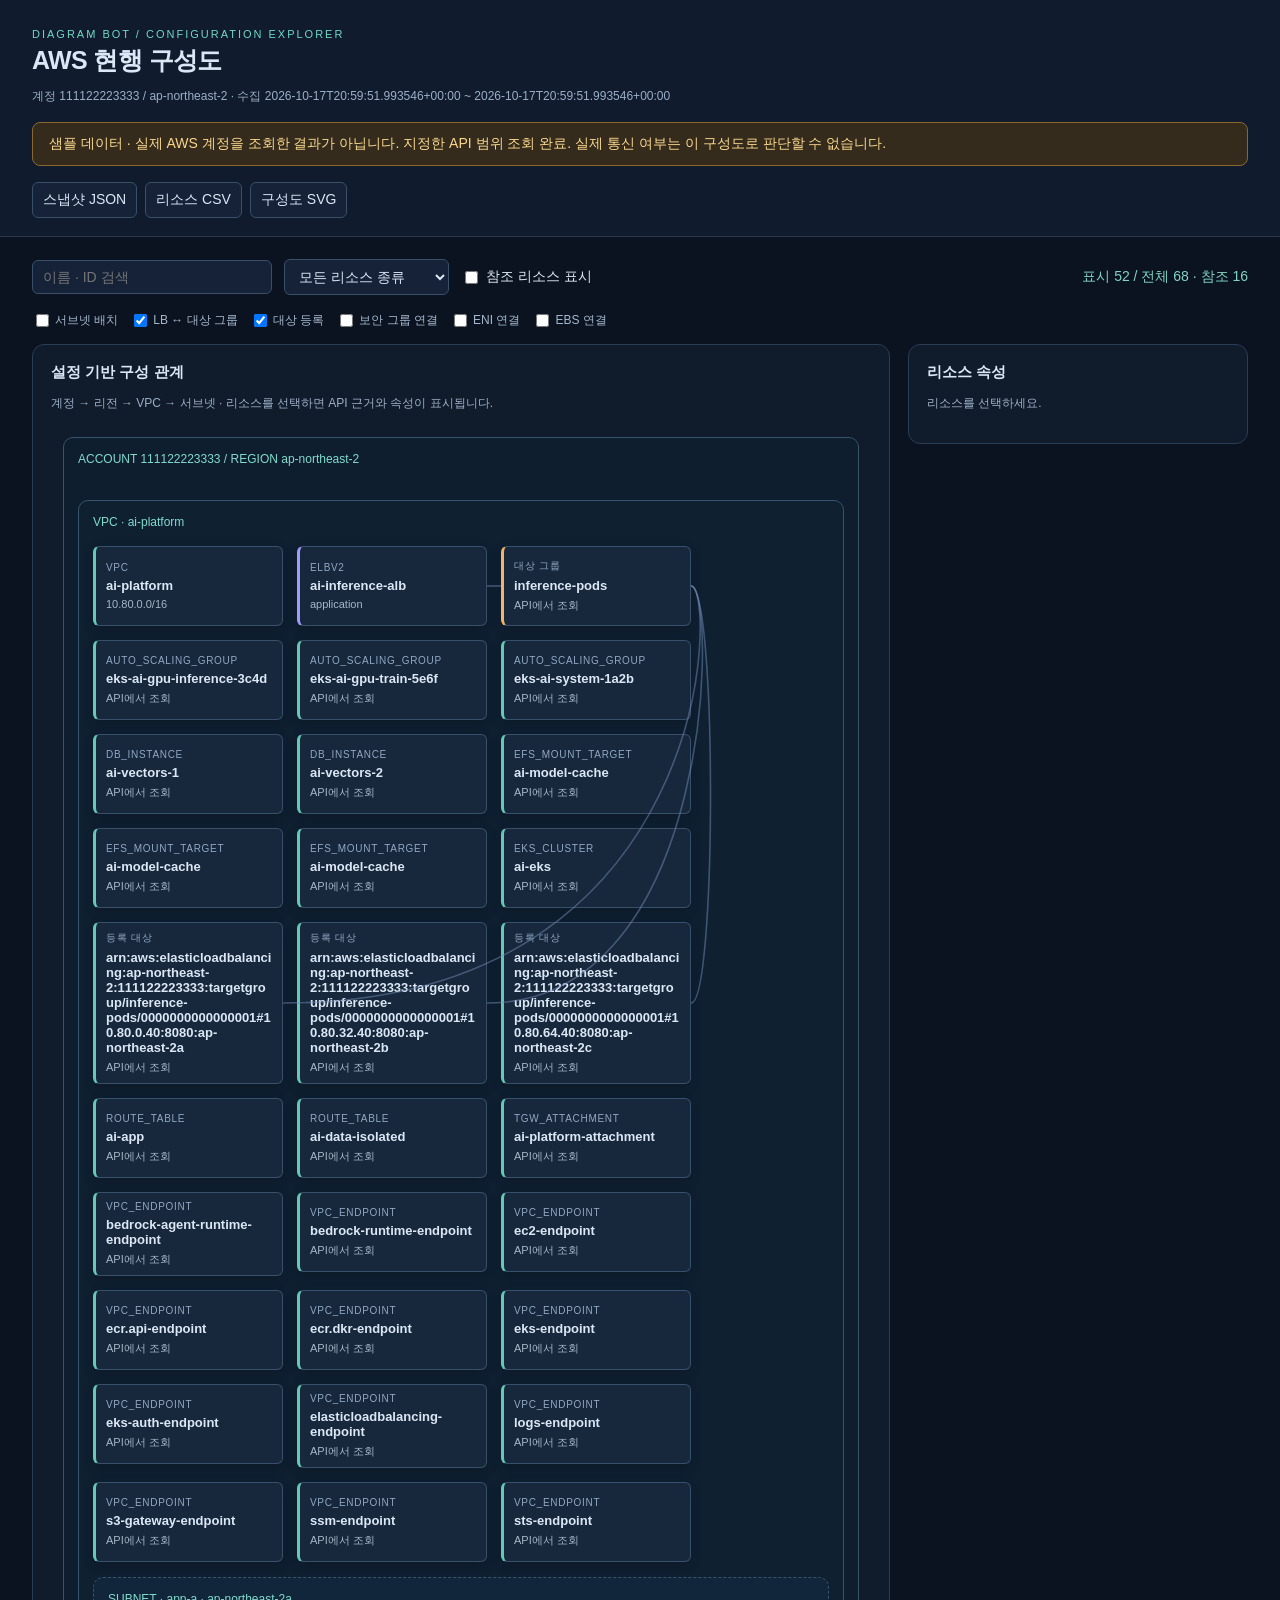
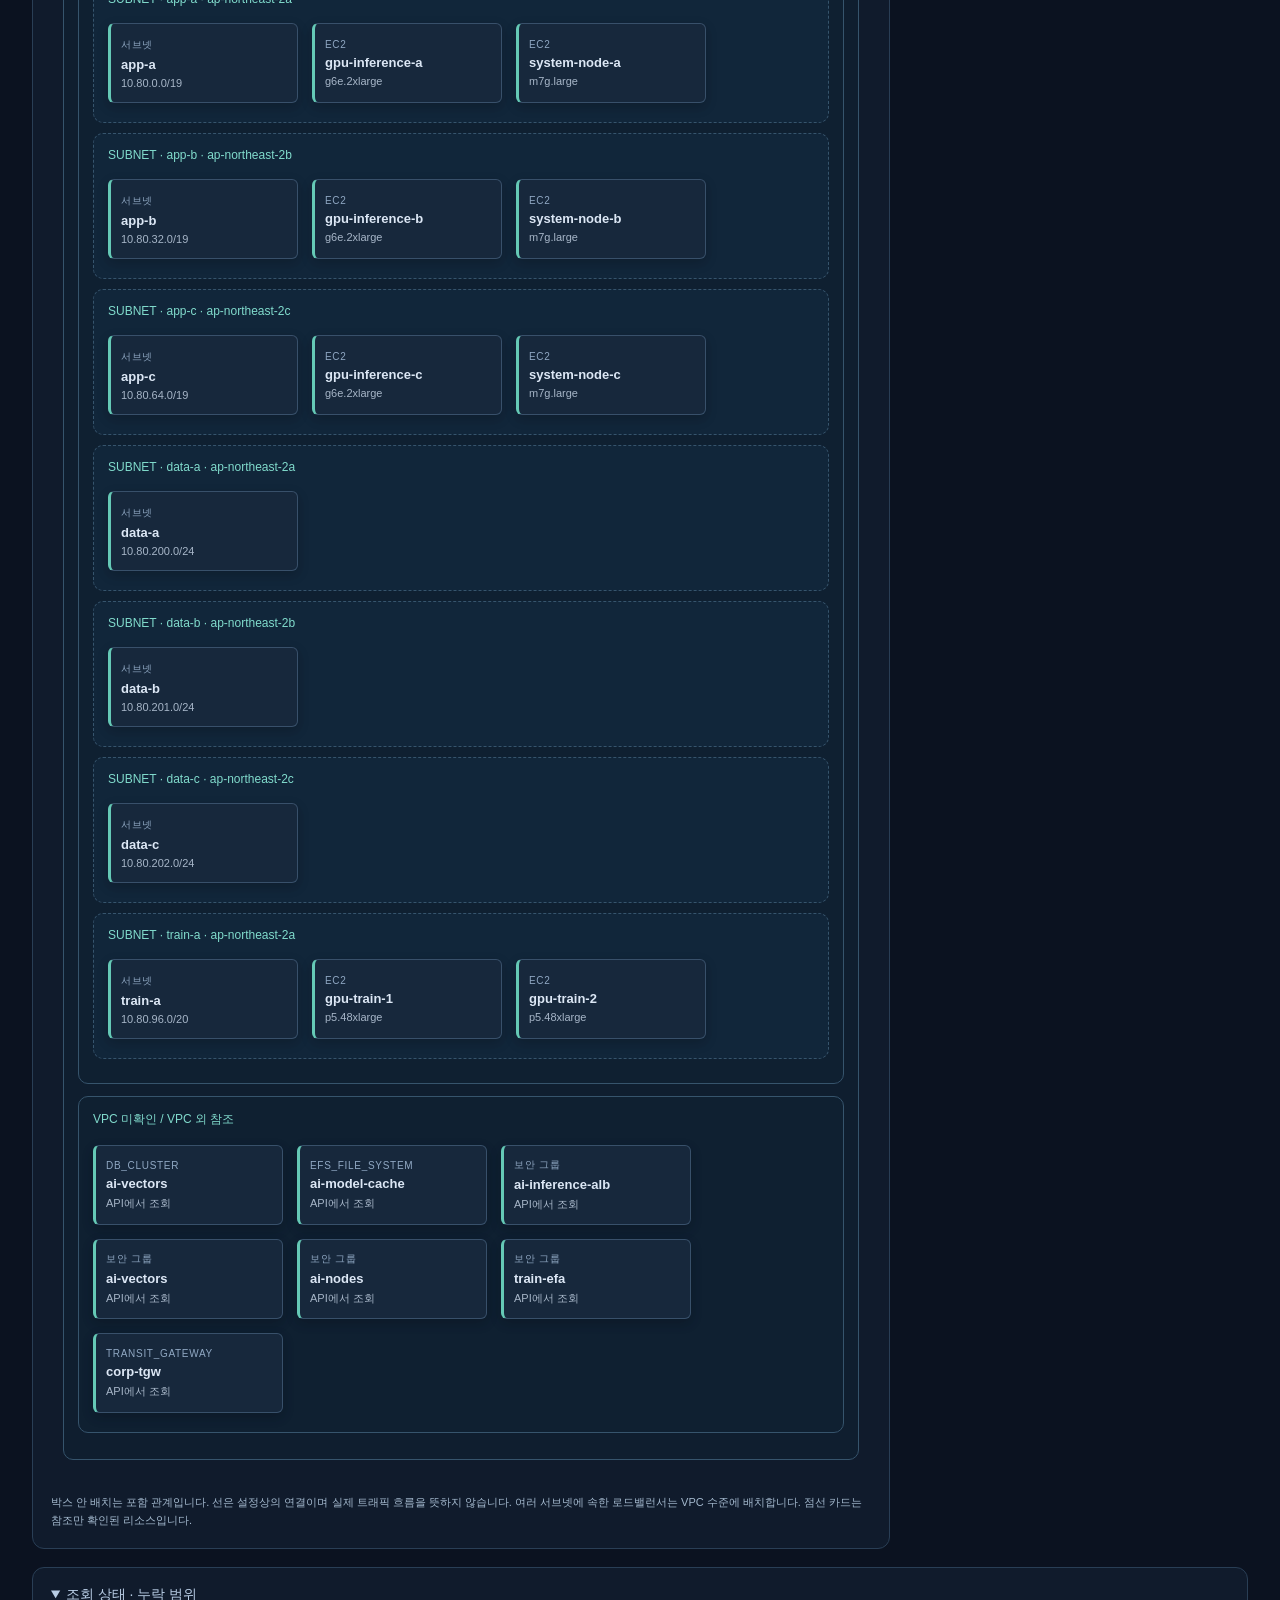
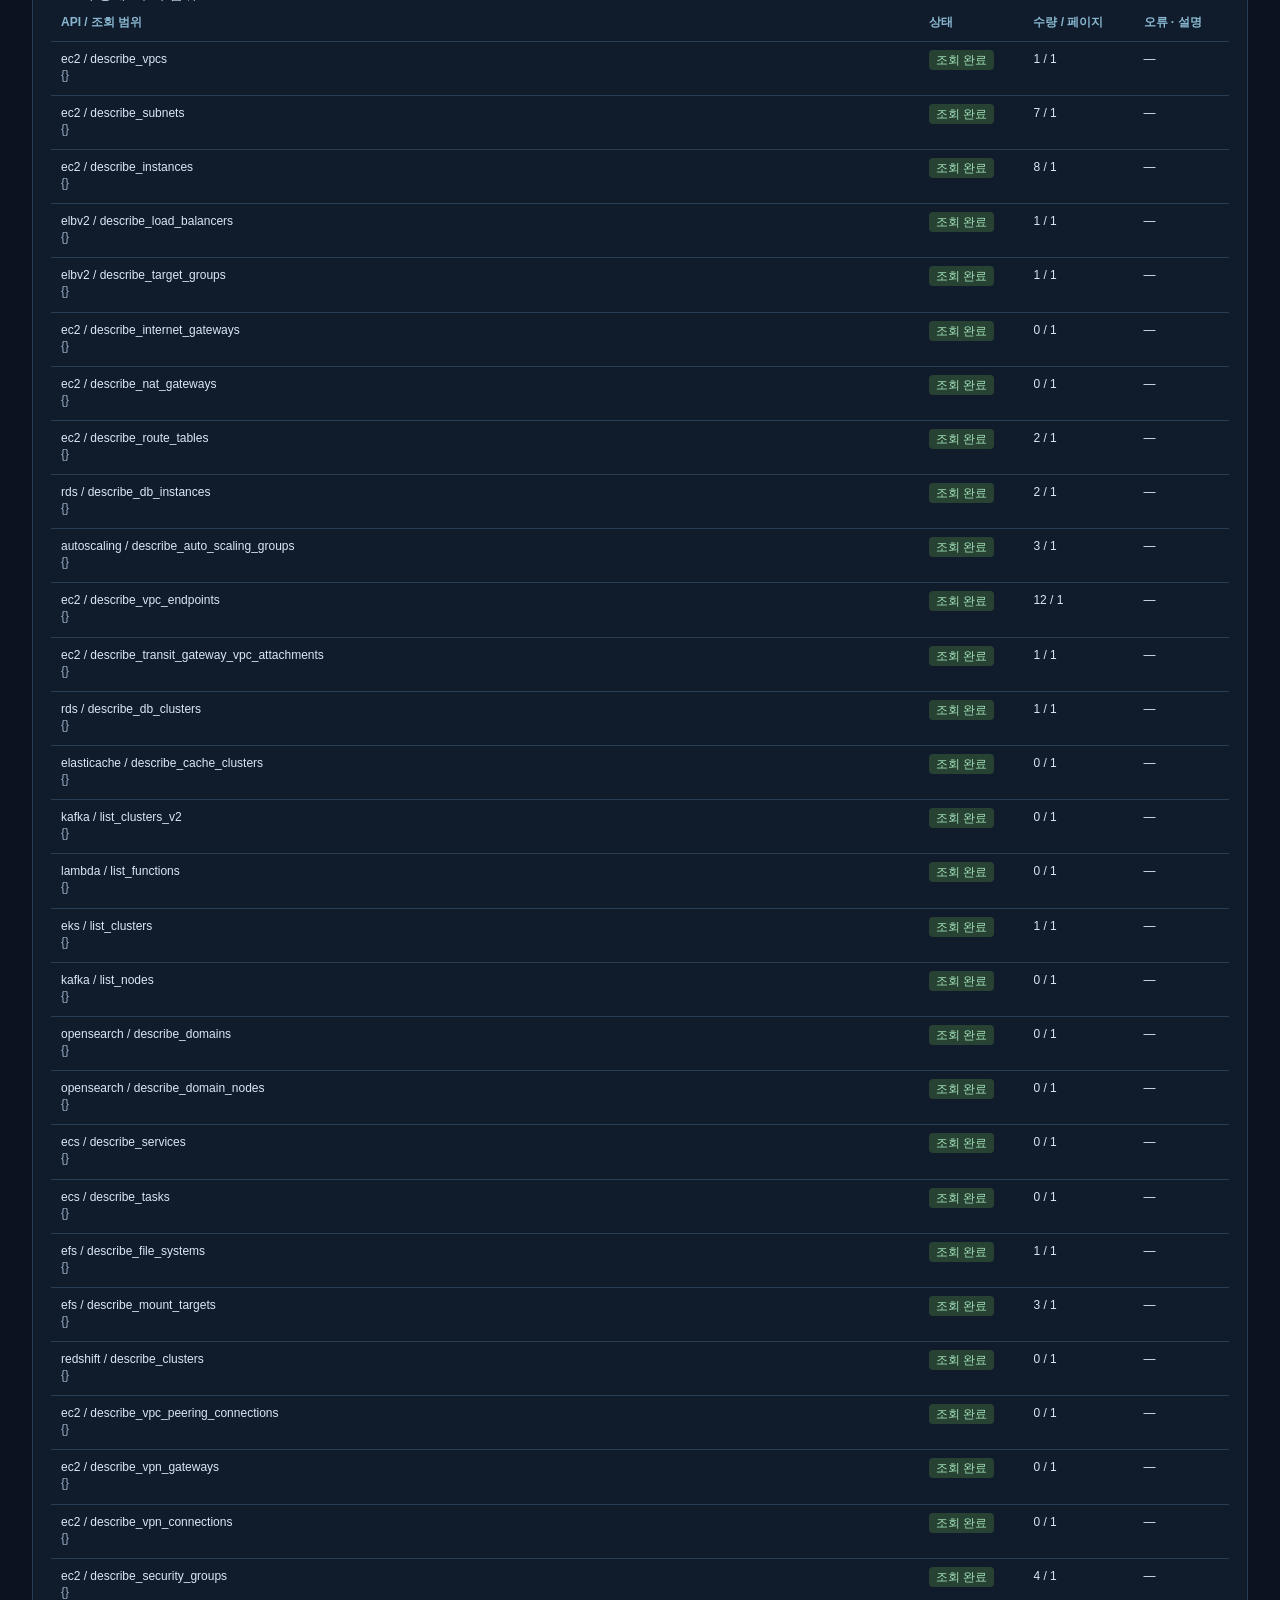
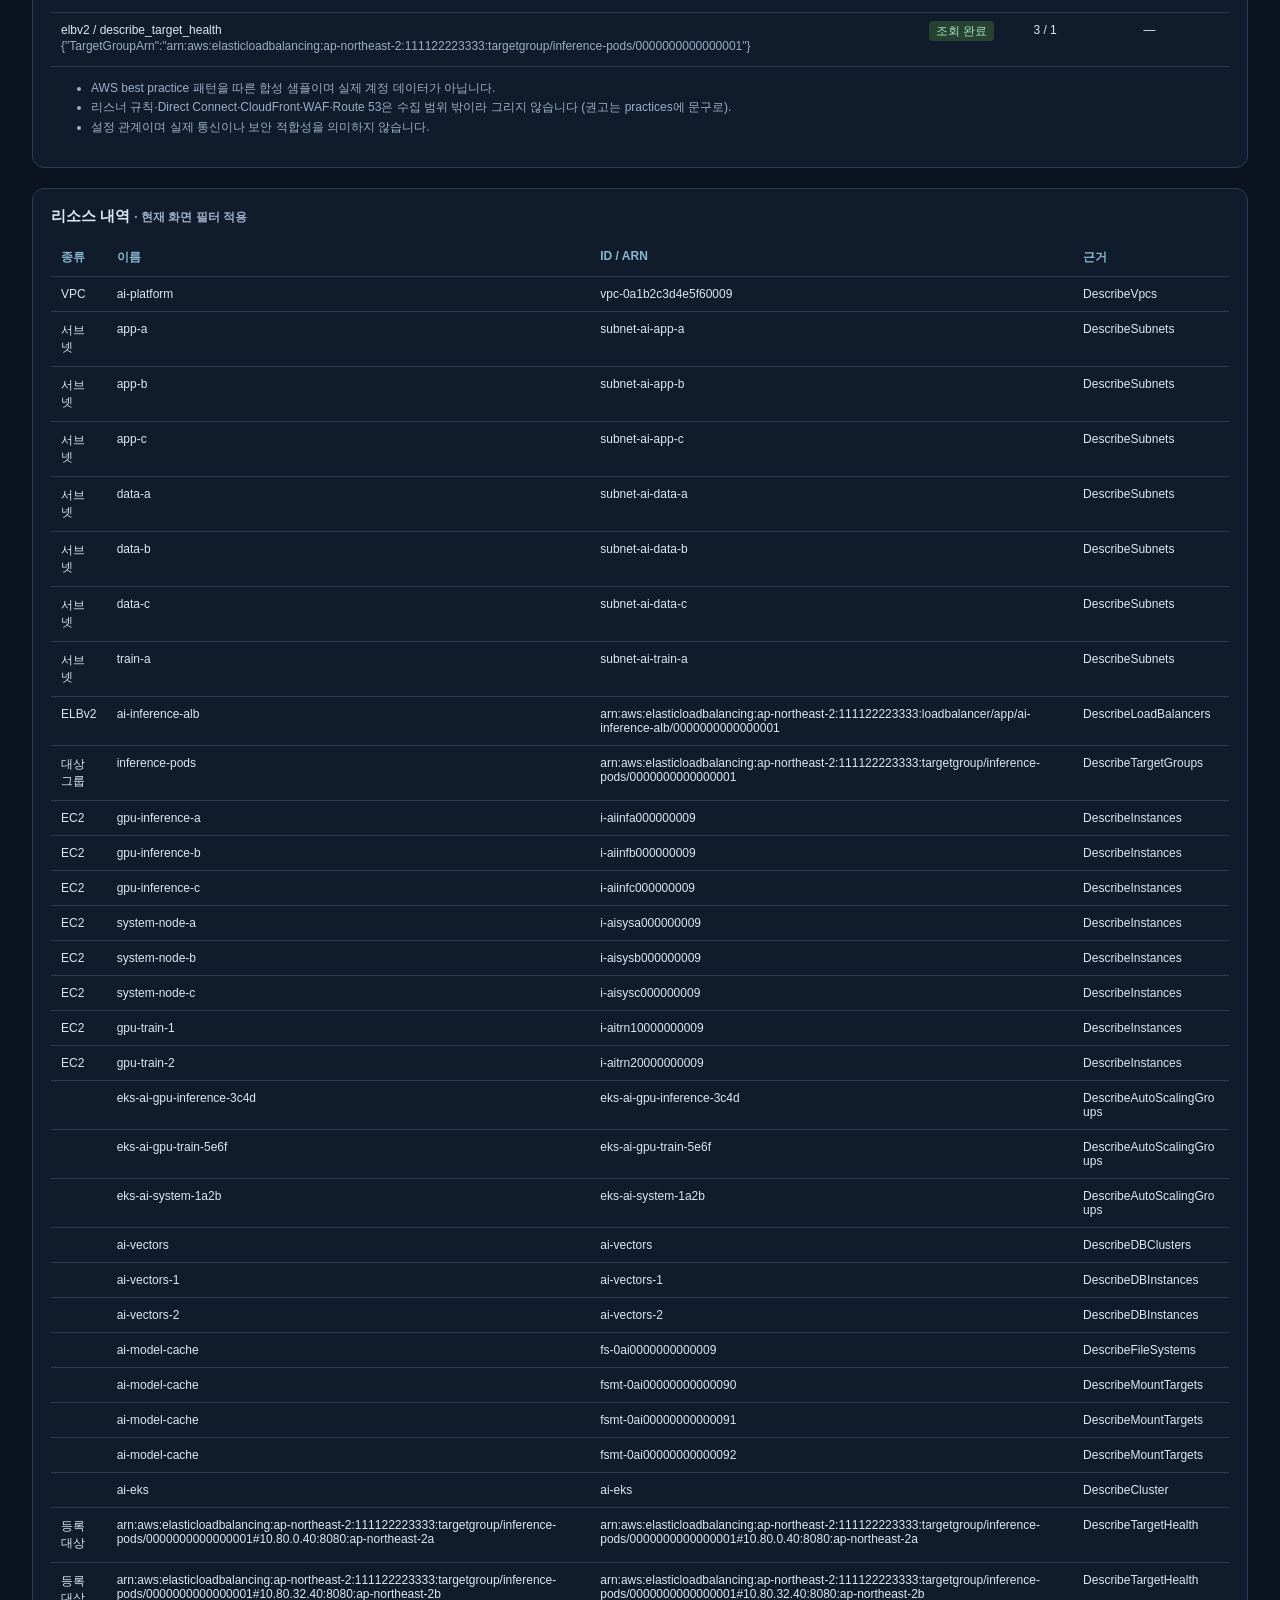
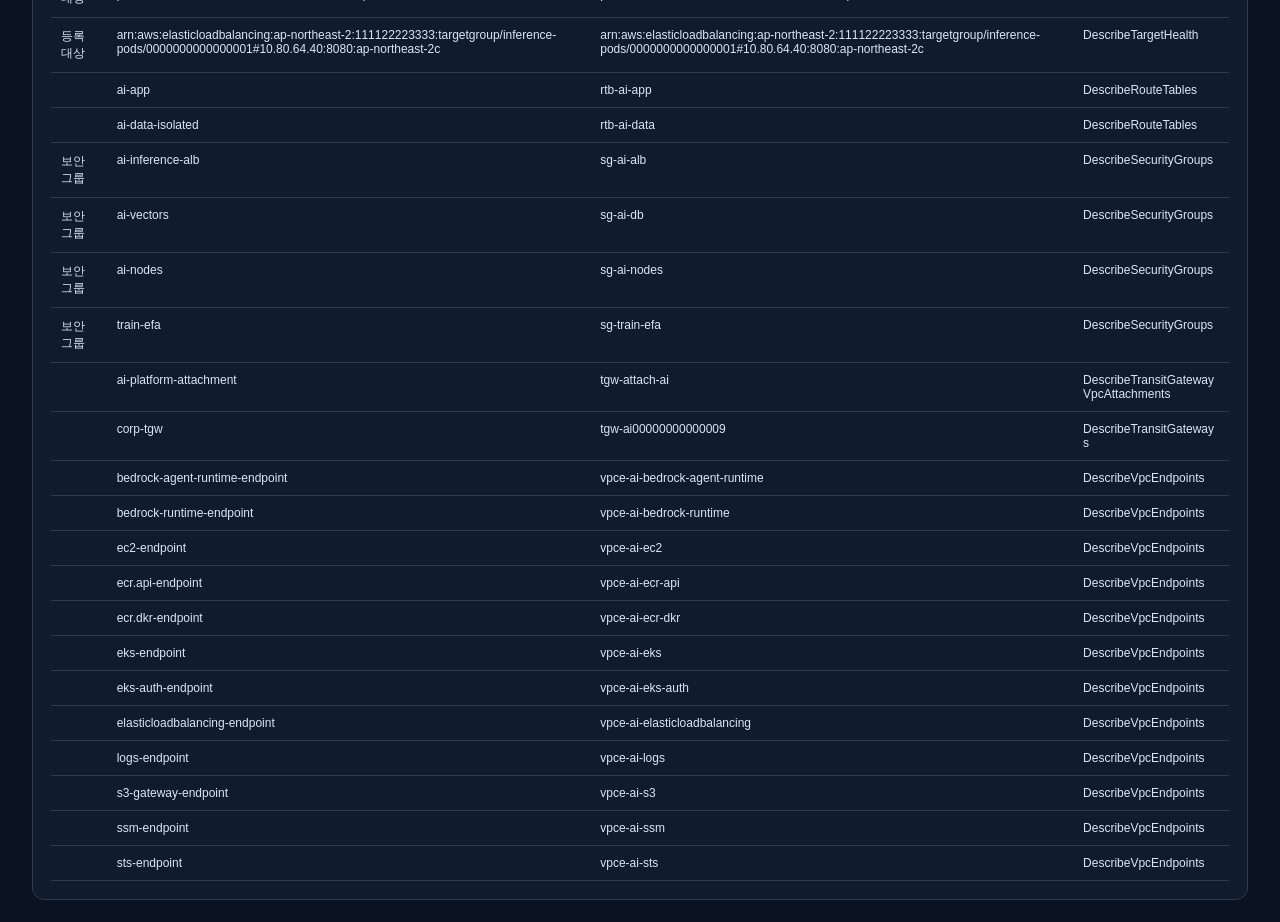
==== commit 879883b6: "feat: overview draws the network between VPCs; single unconnected VPC opens in detail; stale notices" ====
--- a/examples/samples/ai-platform/index.html
+++ b/examples/samples/ai-platform/index.html
@@ -22,8 +22,8 @@
     "account_id": "111122223333",
     "region": "ap-northeast-2",
     "partition": "aws",
-    "started_at": "2026-10-17T20:37:19.077972+00:00",
-    "finished_at": "2026-10-17T20:37:19.077972+00:00",
+    "started_at": "2026-10-17T20:59:51.993546+00:00",
+    "finished_at": "2026-10-17T20:59:51.993546+00:00",
     "status": "complete",
     "demo": true,
     "sample": "ai-platform",
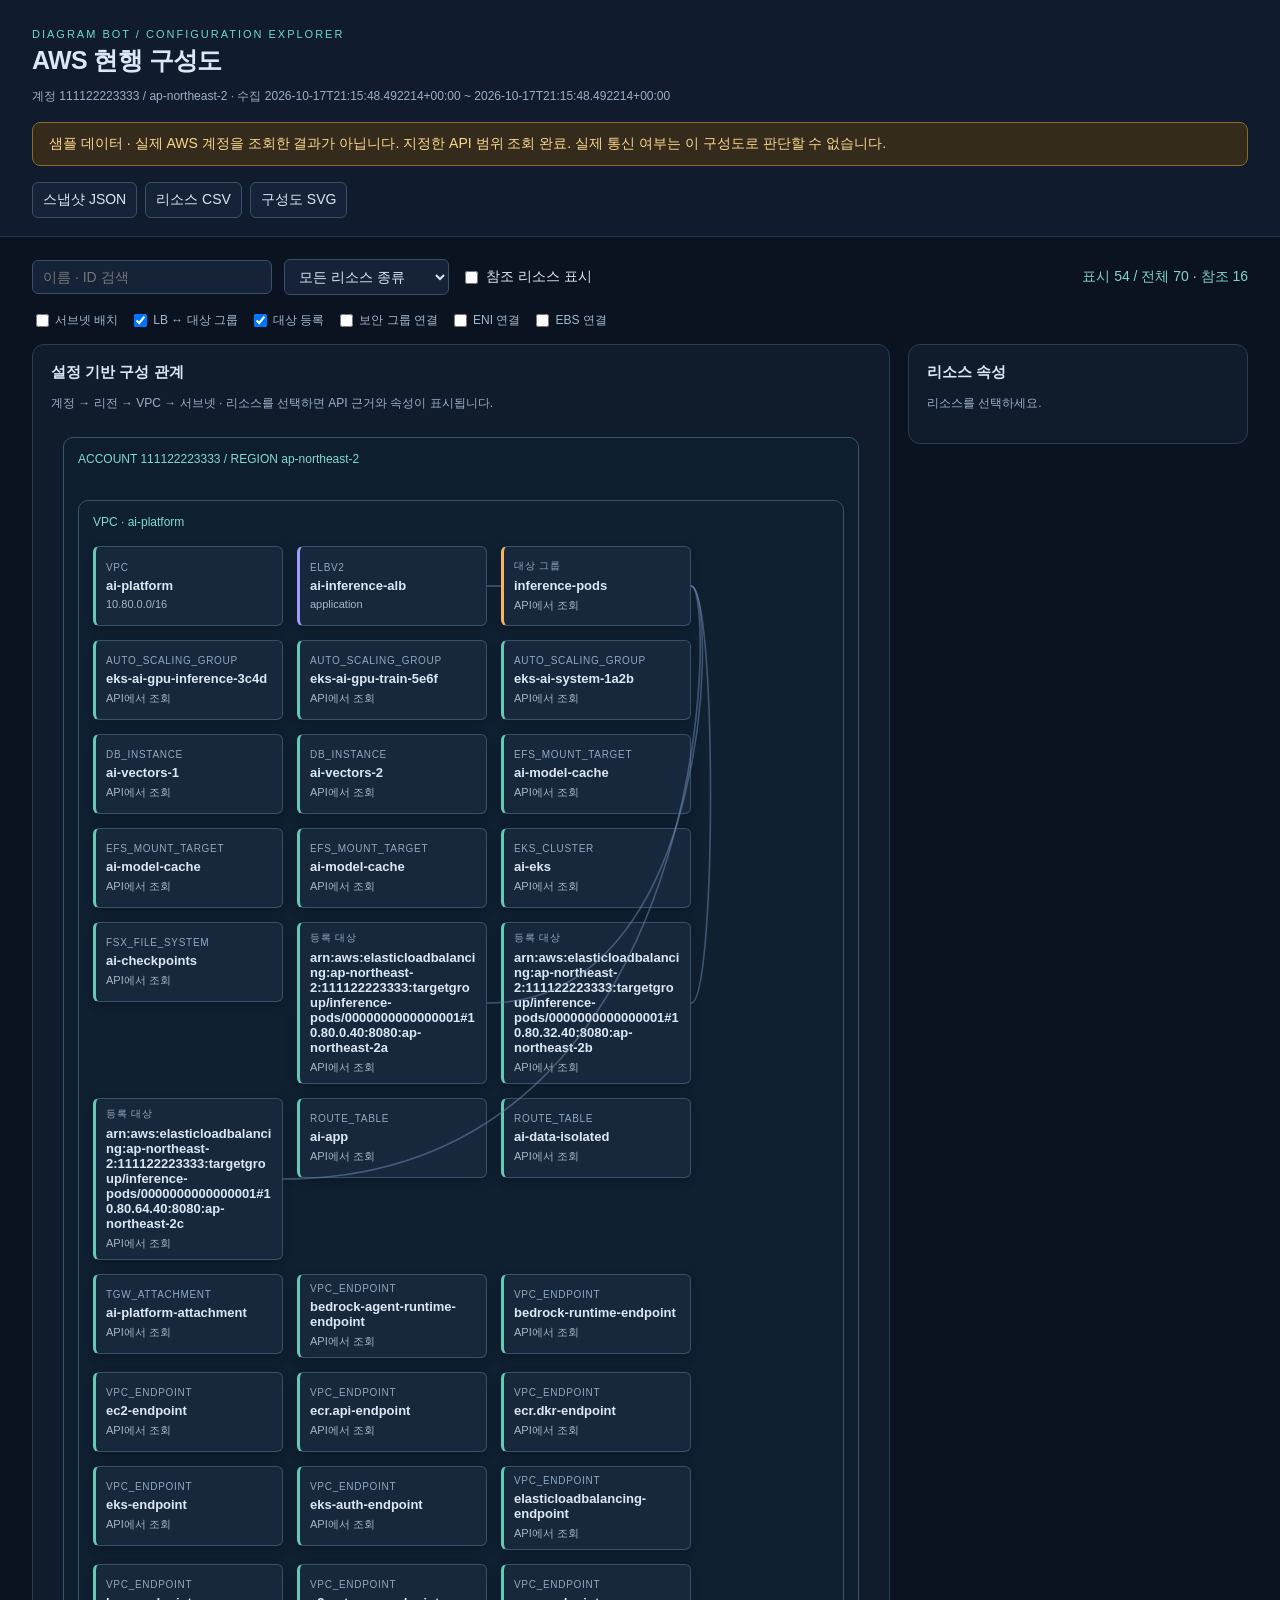
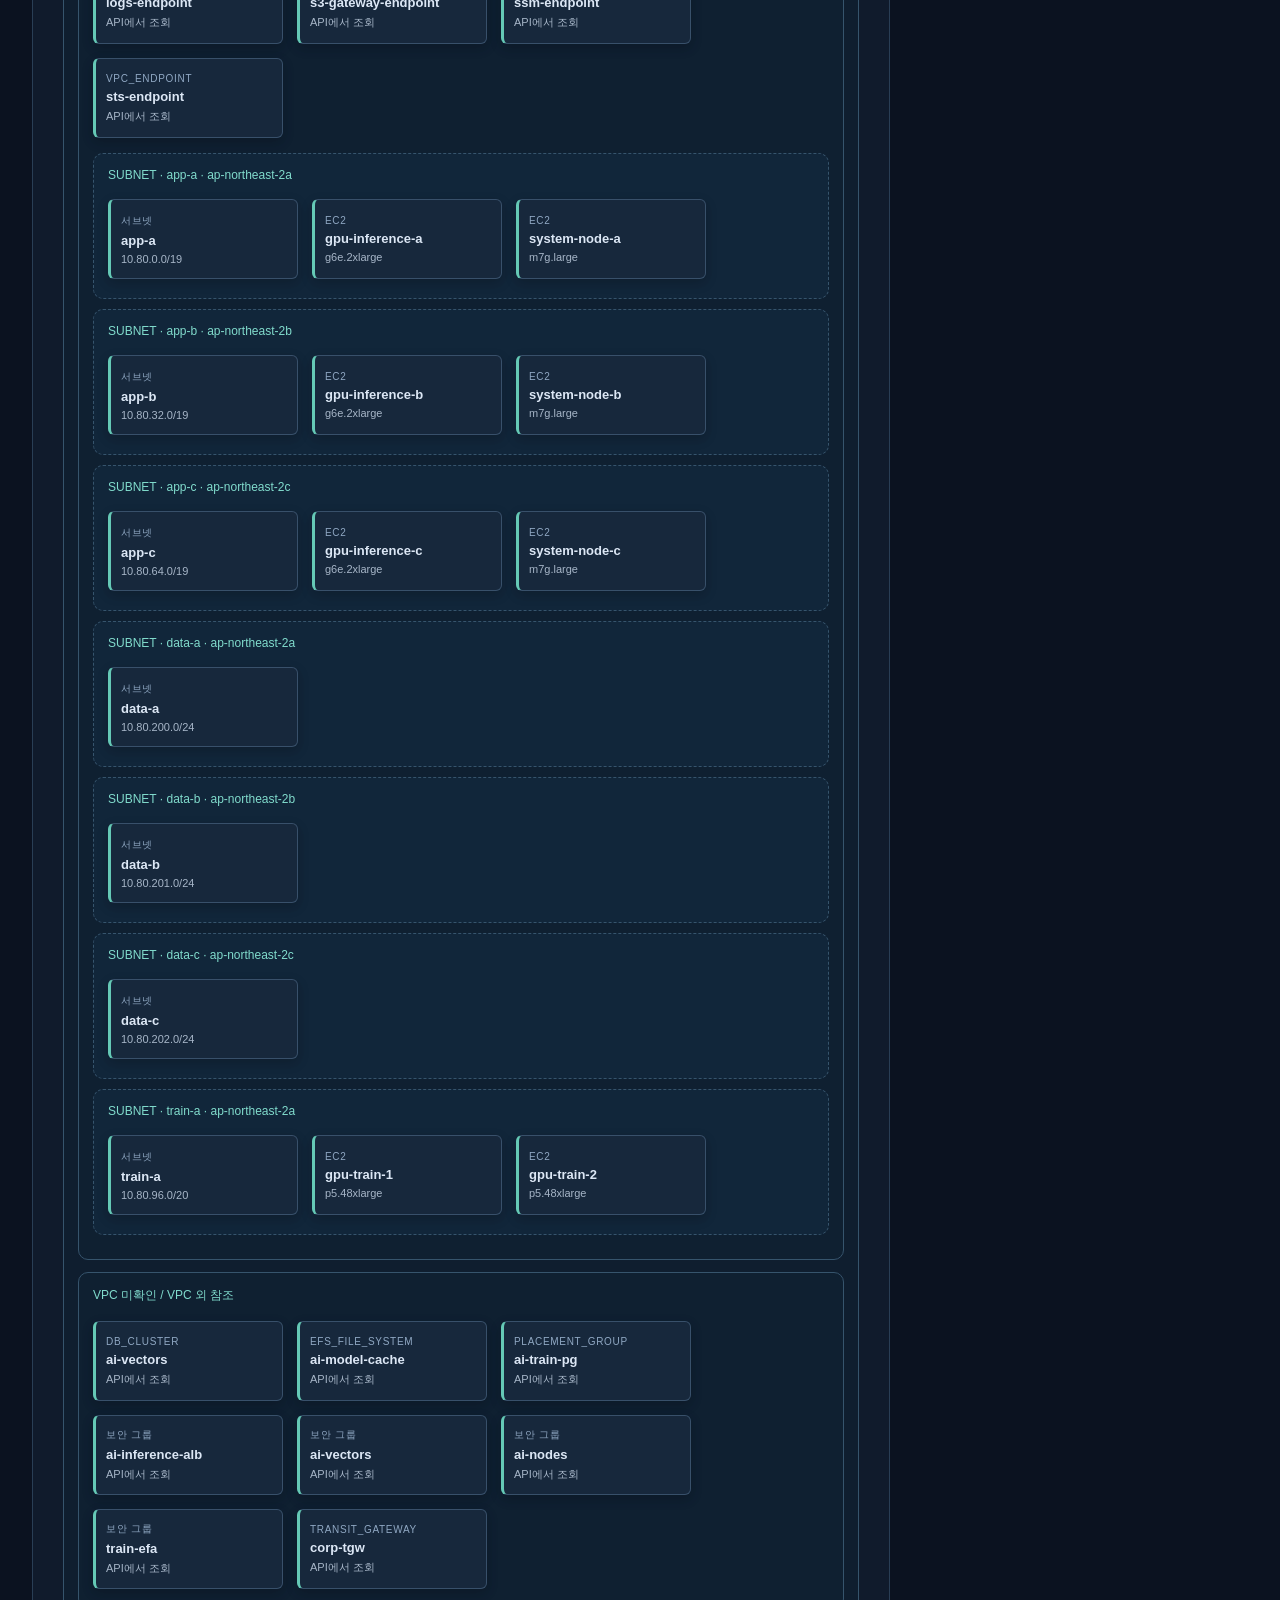
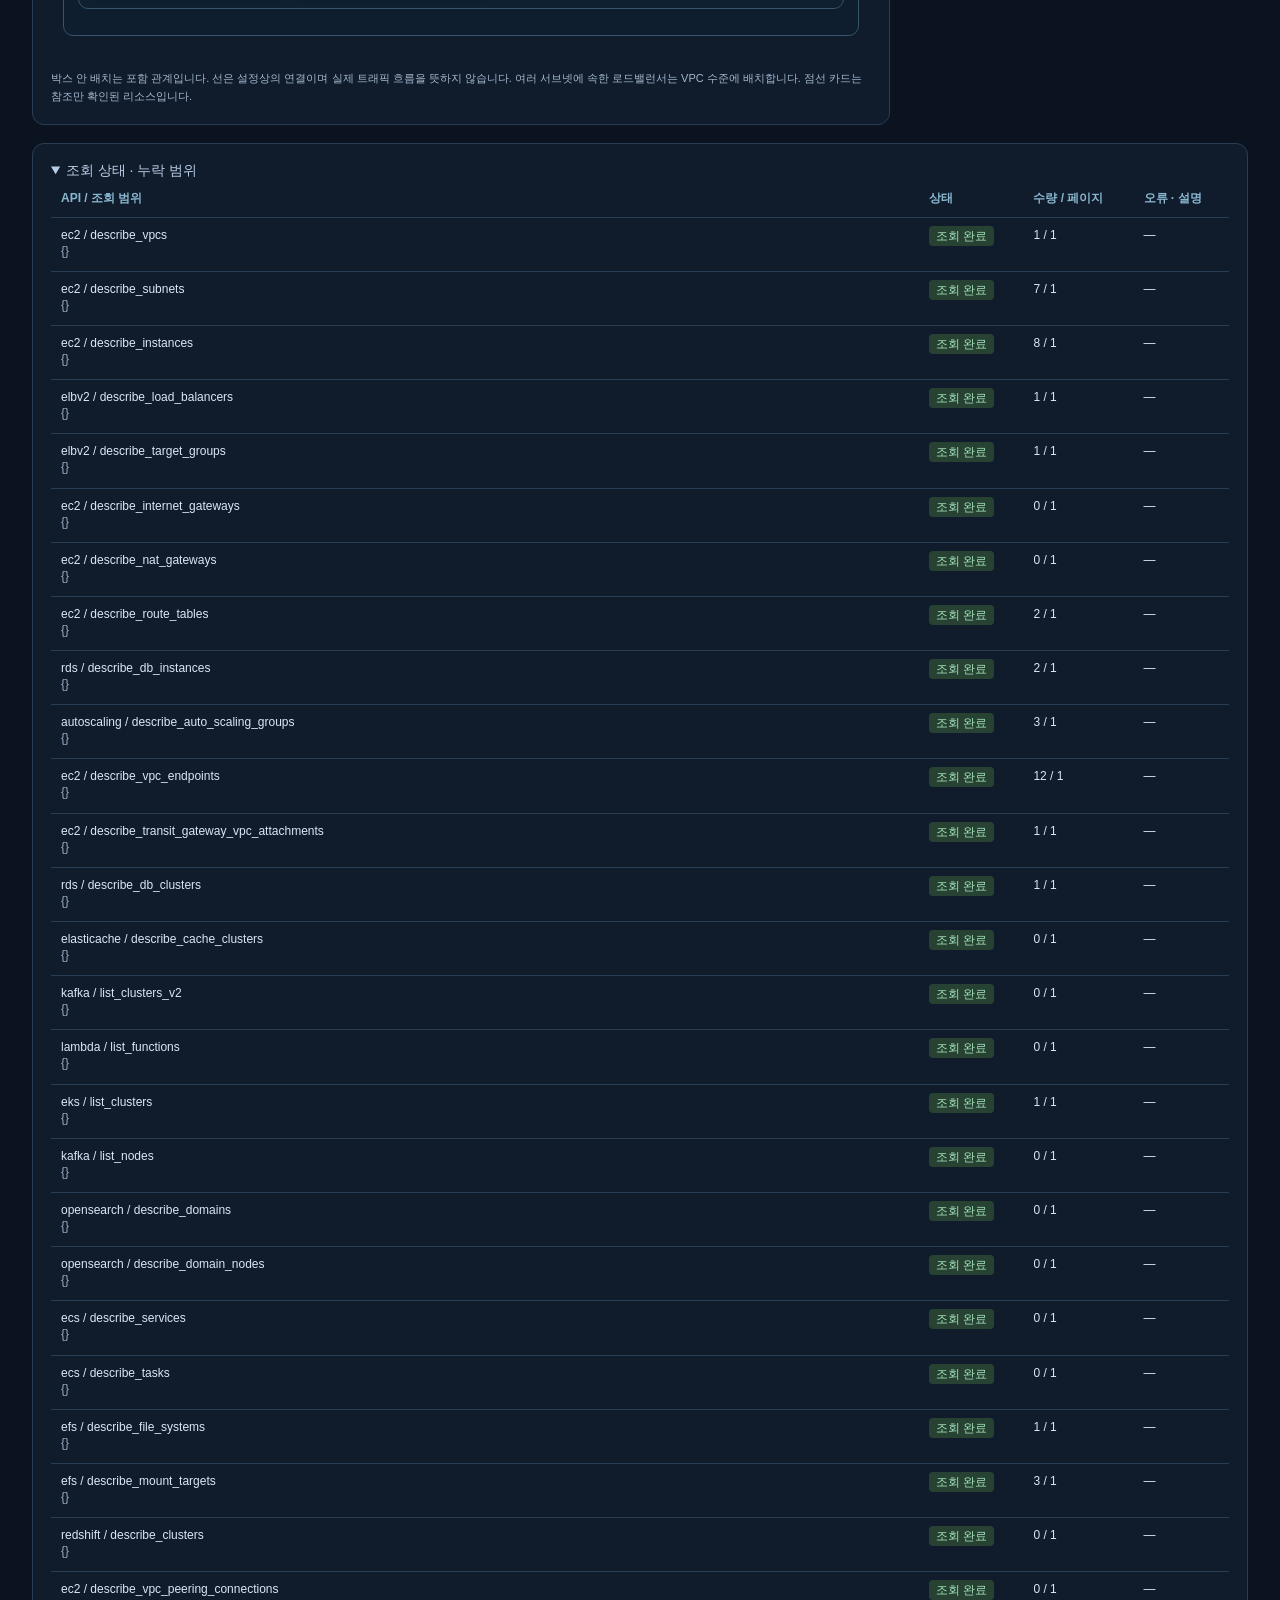
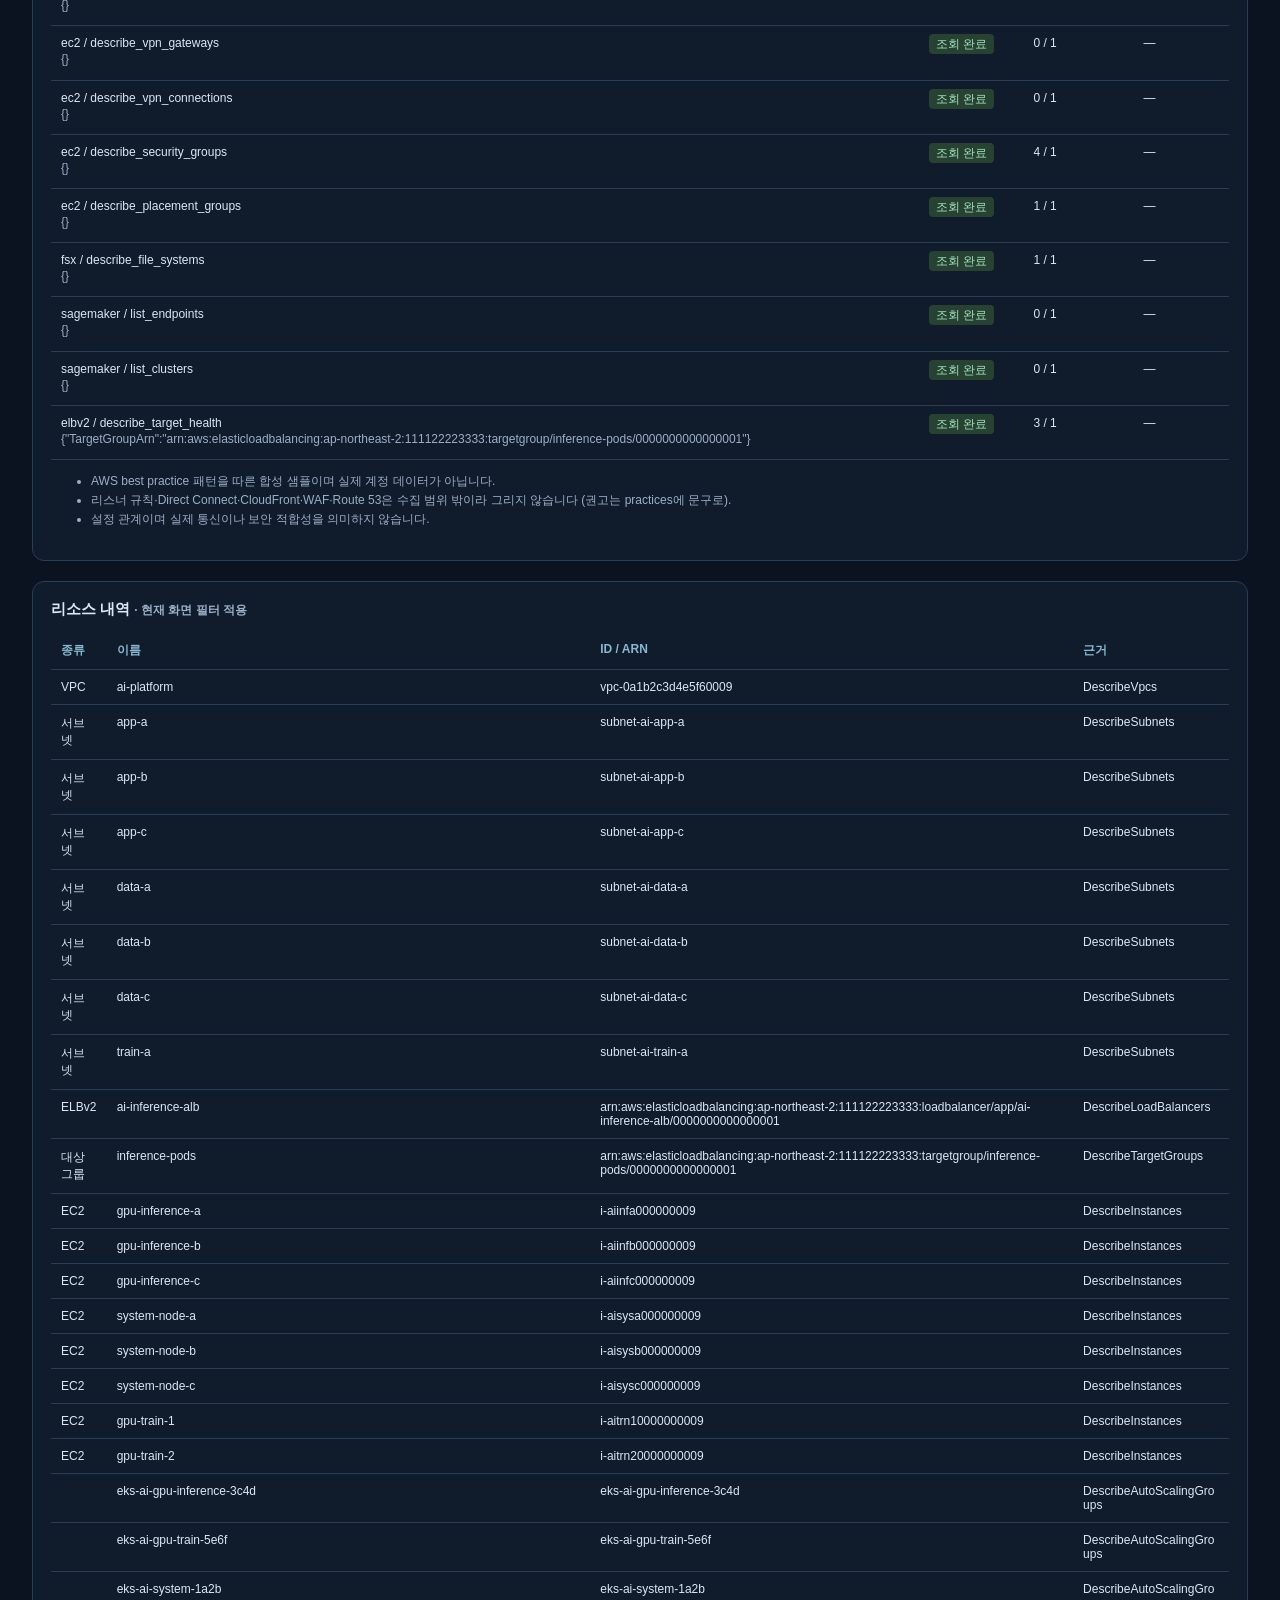
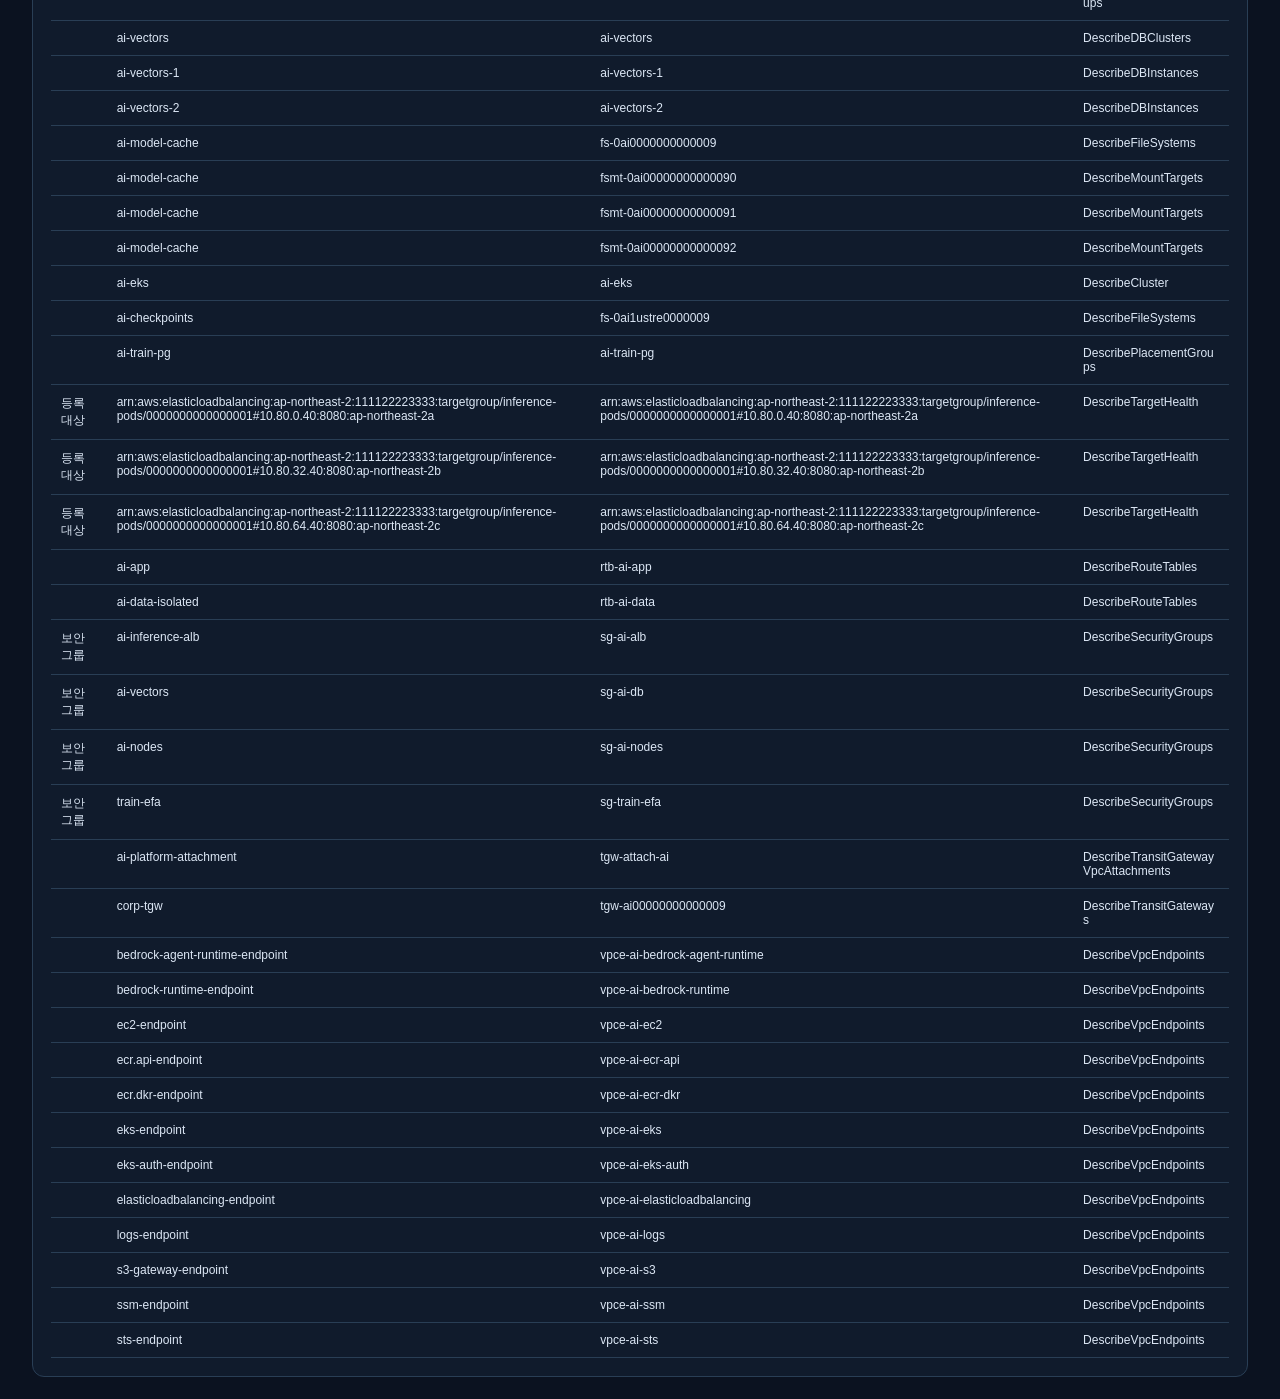
==== commit b3fb41e4: "docs: AI/GPU strength in README, ARCHITECTURE (§5.5-5.8 samples and rule catalogue), changelog; rege" ====
--- a/examples/samples/ai-platform/index.html
+++ b/examples/samples/ai-platform/index.html
@@ -22,22 +22,23 @@
     "account_id": "111122223333",
     "region": "ap-northeast-2",
     "partition": "aws",
-    "started_at": "2026-10-17T20:59:51.993546+00:00",
-    "finished_at": "2026-10-17T20:59:51.993546+00:00",
+    "started_at": "2026-10-17T21:15:48.492214+00:00",
+    "finished_at": "2026-10-17T21:15:48.492214+00:00",
     "status": "complete",
     "demo": true,
     "sample": "ai-platform",
-    "sample_version": 2,
+    "sample_version": 3,
     "title": "AI 플랫폼 (사설 EKS GPU 추론·학습 · Bedrock · Aurora pgvector)",
     "practices": [
       "인터넷 경로 없는 사설 VPC: IGW·NAT 없이 Transit Gateway로 사내망·중앙 egress에 연결 (MLSEC03-BP02)",
       "Bedrock·ECR·EKS·STS·CloudWatch Logs 등은 세 AZ의 인터페이스 엔드포인트, S3는 게이트웨이 엔드포인트로 사설 호출 (GENSEC01-BP02)",
       "GPU 추론 노드 그룹(g6e)은 세 AZ에 분산하고 내부 ALB가 추론 파드 IP를 대상으로 등록, 자동 확장 (GENREL02-BP01, MLREL05-BP01)",
-      "EFA 학습 노드 그룹(p5)은 의도적으로 한 AZ의 전용 /20 서브넷에, 자기 참조 전체 허용 보안 그룹 (EFA는 AZ를 넘지 못함, HPCREL01-BP02)",
+      "EFA 학습 노드 그룹(p5)은 의도적으로 한 AZ의 전용 /20 서브넷과 클러스터 배치 그룹에, 자기 참조 전체 허용 보안 그룹 (EFA는 AZ를 넘지 못함, HPCREL01-BP02)",
+      "체크포인트·학습 데이터는 학습 노드와 같은 AZ의 FSx for Lustre PERSISTENT_2 (GENREL06-BP01, HPCREL01-BP01)",
       "학습과 추론은 노드 그룹·인스턴스 유형을 분리 (MLPERF04-BP01), 학습 노드 그룹은 0까지 축소 (GENSUS01-BP01)",
       "RAG 벡터 저장소는 VPC 안 격리 서브넷의 Aurora PostgreSQL(pgvector) writer/reader, 노드 보안 그룹만 허용 (GENSEC01-BP03)",
       "모델 캐시는 세 AZ 마운트 타깃의 EFS (EKS AI/ML Storage)",
-      "도형 밖 권고: 학습 배치는 클러스터 배치 그룹 또는 Capacity Block(둘 중 하나), 체크포인트는 같은 AZ의 S3 연동 FSx for Lustre (GENREL06-BP01)",
+      "도형 밖 권고: FSx for Lustre를 S3 데이터 리포지토리와 연결해 체크포인트를 S3로 내보내고 다른 AZ에서 재시작 (HPCREL01-BP02)",
       "도형 밖 권고: Bedrock 모델 호출 로깅(기본 꺼짐)·Guardrails·InvokeModel만 허용하는 엔드포인트 정책, S3는 SSE-KMS와 aws:SourceVpce (수집 범위 밖)",
       "도형 밖 권고: Karpenter·KEDA·NVIDIA/EFA device plugin은 Kubernetes 객체라 그리지 않음 (Karpenter 노드는 ASG 없는 EC2로 표시)"
     ],
@@ -277,6 +278,34 @@
       "items": 4
     },
     {
+      "service": "ec2",
+      "operation": "describe_placement_groups",
+      "status": "complete",
+      "pages": 1,
+      "items": 1
+    },
+    {
+      "service": "fsx",
+      "operation": "describe_file_systems",
+      "status": "complete",
+      "pages": 1,
+      "items": 1
+    },
+    {
+      "service": "sagemaker",
+      "operation": "list_endpoints",
+      "status": "complete",
+      "pages": 1,
+      "items": 0
+    },
+    {
+      "service": "sagemaker",
+      "operation": "list_clusters",
+      "status": "complete",
+      "pages": 1,
+      "items": 0
+    },
+    {
       "service": "elbv2",
       "operation": "describe_target_health",
       "parameters": {
@@ -320,7 +349,8 @@
             "Key": "Tier",
             "Value": "app"
           }
-        ]
+        ],
+        "AvailableIpAddressCount": 8185
       },
       {
         "SubnetId": "subnet-ai-app-b",
@@ -337,7 +367,8 @@
             "Key": "Tier",
             "Value": "app"
           }
-        ]
+        ],
+        "AvailableIpAddressCount": 8185
       },
       {
         "SubnetId": "subnet-ai-app-c",
@@ -354,7 +385,8 @@
             "Key": "Tier",
             "Value": "app"
           }
-        ]
+        ],
+        "AvailableIpAddressCount": 8185
       },
       {
         "SubnetId": "subnet-ai-train-a",
@@ -371,7 +403,8 @@
             "Key": "Tier",
             "Value": "app"
           }
-        ]
+        ],
+        "AvailableIpAddressCount": 4089
       },
       {
         "SubnetId": "subnet-ai-data-a",
@@ -388,7 +421,8 @@
             "Key": "Tier",
             "Value": "data"
           }
-        ]
+        ],
+        "AvailableIpAddressCount": 251
       },
       {
         "SubnetId": "subnet-ai-data-b",
@@ -405,7 +439,8 @@
             "Key": "Tier",
             "Value": "data"
           }
-        ]
+        ],
+        "AvailableIpAddressCount": 251
       },
       {
         "SubnetId": "subnet-ai-data-c",
@@ -422,7 +457,8 @@
             "Key": "Tier",
             "Value": "data"
           }
-        ]
+        ],
+        "AvailableIpAddressCount": 251
       }
     ],
     "instances": [
@@ -462,7 +498,8 @@
         ],
         "NetworkInterfaces": [
           {
-            "NetworkInterfaceId": "eni-aisysa000000009"
+            "NetworkInterfaceId": "eni-aisysa000000009",
+            "InterfaceType": "interface"
           }
         ],
         "BlockDeviceMappings": [
@@ -509,7 +546,8 @@
         ],
         "NetworkInterfaces": [
           {
-            "NetworkInterfaceId": "eni-aisysb000000009"
+            "NetworkInterfaceId": "eni-aisysb000000009",
+            "InterfaceType": "interface"
           }
         ],
         "BlockDeviceMappings": [
@@ -556,7 +594,8 @@
         ],
         "NetworkInterfaces": [
           {
-            "NetworkInterfaceId": "eni-aisysc000000009"
+            "NetworkInterfaceId": "eni-aisysc000000009",
+            "InterfaceType": "interface"
           }
         ],
         "BlockDeviceMappings": [
@@ -603,7 +642,8 @@
         ],
         "NetworkInterfaces": [
           {
-            "NetworkInterfaceId": "eni-aiinfa000000009"
+            "NetworkInterfaceId": "eni-aiinfa000000009",
+            "InterfaceType": "interface"
           }
         ],
         "BlockDeviceMappings": [
@@ -650,7 +690,8 @@
         ],
         "NetworkInterfaces": [
           {
-            "NetworkInterfaceId": "eni-aiinfb000000009"
+            "NetworkInterfaceId": "eni-aiinfb000000009",
+            "InterfaceType": "interface"
           }
         ],
         "BlockDeviceMappings": [
@@ -697,7 +738,8 @@
         ],
         "NetworkInterfaces": [
           {
-            "NetworkInterfaceId": "eni-aiinfc000000009"
+            "NetworkInterfaceId": "eni-aiinfc000000009",
+            "InterfaceType": "interface"
           }
         ],
         "BlockDeviceMappings": [
@@ -718,7 +760,8 @@
         },
         "PrivateIpAddress": "10.0.7.17",
         "Placement": {
-          "AvailabilityZone": "ap-northeast-2a"
+          "AvailabilityZone": "ap-northeast-2a",
+          "GroupName": "ai-train-pg"
         },
         "MetadataOptions": {
           "HttpTokens": "required"
@@ -744,7 +787,8 @@
         ],
         "NetworkInterfaces": [
           {
-            "NetworkInterfaceId": "eni-aitrn10000000009"
+            "NetworkInterfaceId": "eni-aitrn10000000009",
+            "InterfaceType": "efa"
           }
         ],
         "BlockDeviceMappings": [
@@ -765,7 +809,8 @@
         },
         "PrivateIpAddress": "10.0.8.18",
         "Placement": {
-          "AvailabilityZone": "ap-northeast-2a"
+          "AvailabilityZone": "ap-northeast-2a",
+          "GroupName": "ai-train-pg"
         },
         "MetadataOptions": {
           "HttpTokens": "required"
@@ -791,7 +836,8 @@
         ],
         "NetworkInterfaces": [
           {
-            "NetworkInterfaceId": "eni-aitrn20000000009"
+            "NetworkInterfaceId": "eni-aitrn20000000009",
+            "InterfaceType": "efa"
           }
         ],
         "BlockDeviceMappings": [
@@ -1661,7 +1707,42 @@
           }
         ]
       }
-    ]
+    ],
+    "placement_groups": [
+      {
+        "GroupName": "ai-train-pg",
+        "GroupId": "pg-37ac358131b42ba71",
+        "Strategy": "cluster",
+        "State": "available"
+      }
+    ],
+    "fsx_file_systems": [
+      {
+        "FileSystemId": "fs-0ai1ustre0000009",
+        "FileSystemType": "LUSTRE",
+        "Lifecycle": "AVAILABLE",
+        "StorageCapacity": 9600,
+        "StorageType": "SSD",
+        "VpcId": "vpc-0a1b2c3d4e5f60009",
+        "SubnetIds": [
+          "subnet-ai-train-a"
+        ],
+        "KmsKeyId": "arn:aws:kms:ap-northeast-2:111122223333:key/fsx",
+        "LustreConfiguration": {
+          "DeploymentType": "PERSISTENT_2",
+          "PerUnitStorageThroughput": 500,
+          "DataCompressionType": "LZ4"
+        },
+        "Tags": [
+          {
+            "Key": "Name",
+            "Value": "ai-checkpoints"
+          }
+        ]
+      }
+    ],
+    "sagemaker_endpoints": [],
+    "sagemaker_clusters": []
   },
   "graph": {
     "nodes": [
@@ -1927,7 +2008,8 @@
           ],
           "NetworkInterfaces": [
             {
-              "NetworkInterfaceId": "eni-aiinfa000000009"
+              "NetworkInterfaceId": "eni-aiinfa000000009",
+              "InterfaceType": "interface"
             }
           ],
           "BlockDeviceMappings": [
@@ -1984,7 +2066,8 @@
           ],
           "NetworkInterfaces": [
             {
-              "NetworkInterfaceId": "eni-aiinfb000000009"
+              "NetworkInterfaceId": "eni-aiinfb000000009",
+              "InterfaceType": "interface"
             }
           ],
           "BlockDeviceMappings": [
@@ -2041,7 +2124,8 @@
           ],
           "NetworkInterfaces": [
             {
-              "NetworkInterfaceId": "eni-aiinfc000000009"
+              "NetworkInterfaceId": "eni-aiinfc000000009",
+              "InterfaceType": "interface"
             }
           ],
           "BlockDeviceMappings": [
@@ -2098,7 +2182,8 @@
           ],
           "NetworkInterfaces": [
             {
-              "NetworkInterfaceId": "eni-aisysa000000009"
+              "NetworkInterfaceId": "eni-aisysa000000009",
+              "InterfaceType": "interface"
             }
           ],
           "BlockDeviceMappings": [
@@ -2155,7 +2240,8 @@
           ],
           "NetworkInterfaces": [
             {
-              "NetworkInterfaceId": "eni-aisysb000000009"
+              "NetworkInterfaceId": "eni-aisysb000000009",
+              "InterfaceType": "interface"
             }
           ],
           "BlockDeviceMappings": [
@@ -2212,7 +2298,8 @@
           ],
           "NetworkInterfaces": [
             {
-              "NetworkInterfaceId": "eni-aisysc000000009"
+              "NetworkInterfaceId": "eni-aisysc000000009",
+              "InterfaceType": "interface"
             }
           ],
           "BlockDeviceMappings": [
@@ -2243,7 +2330,8 @@
           },
           "PrivateIpAddress": "10.0.7.17",
           "Placement": {
-            "AvailabilityZone": "ap-northeast-2a"
+            "AvailabilityZone": "ap-northeast-2a",
+            "GroupName": "ai-train-pg"
           },
           "MetadataOptions": {
             "HttpTokens": "required"
@@ -2269,7 +2357,8 @@
           ],
           "NetworkInterfaces": [
             {
-              "NetworkInterfaceId": "eni-aitrn10000000009"
+              "NetworkInterfaceId": "eni-aitrn10000000009",
+              "InterfaceType": "efa"
             }
           ],
           "BlockDeviceMappings": [
@@ -2300,7 +2389,8 @@
           },
           "PrivateIpAddress": "10.0.8.18",
           "Placement": {
-            "AvailabilityZone": "ap-northeast-2a"
+            "AvailabilityZone": "ap-northeast-2a",
+            "GroupName": "ai-train-pg"
           },
           "MetadataOptions": {
             "HttpTokens": "required"
@@ -2326,7 +2416,8 @@
           ],
           "NetworkInterfaces": [
             {
-              "NetworkInterfaceId": "eni-aitrn20000000009"
+              "NetworkInterfaceId": "eni-aitrn20000000009",
+              "InterfaceType": "efa"
             }
           ],
           "BlockDeviceMappings": [
@@ -2519,6 +2610,39 @@
         "source": "DescribeCluster"
       },
       {
+        "id": "111122223333/ap-northeast-2/fsx_file_system/fs-0ai1ustre0000009",
+        "resource_id": "fs-0ai1ustre0000009",
+        "kind": "fsx_file_system",
+        "name": "ai-checkpoints",
+        "account": "111122223333",
+        "region": "ap-northeast-2",
+        "attributes": {
+          "FileSystemId": "fs-0ai1ustre0000009",
+          "FileSystemType": "LUSTRE",
+          "Lifecycle": "AVAILABLE",
+          "StorageCapacity": 9600,
+          "StorageType": "SSD",
+          "VpcId": "vpc-0a1b2c3d4e5f60009",
+          "SubnetIds": [
+            "subnet-ai-train-a"
+          ],
+          "KmsKeyId": "arn:aws:kms:ap-northeast-2:111122223333:key/fsx",
+          "LustreConfiguration": {
+            "DeploymentType": "PERSISTENT_2",
+            "PerUnitStorageThroughput": 500,
+            "DataCompressionType": "LZ4"
+          },
+          "Tags": [
+            {
+              "Key": "Name",
+              "Value": "ai-checkpoints"
+            }
+          ]
+        },
+        "reference_only": false,
+        "source": "DescribeFileSystems"
+      },
+      {
         "id": "111122223333/ap-northeast-2/load_balancer/arn:aws:elasticloadbalancing:ap-northeast-2:111122223333:loadbalancer/app/ai-inference-alb/0000000000000001",
         "resource_id": "arn:aws:elasticloadbalancing:ap-northeast-2:111122223333:loadbalancer/app/ai-inference-alb/0000000000000001",
         "kind": "load_balancer",
@@ -2639,6 +2763,22 @@
         "attributes": {},
         "reference_only": true,
         "source": null
+      },
+      {
+        "id": "111122223333/ap-northeast-2/placement_group/ai-train-pg",
+        "resource_id": "ai-train-pg",
+        "kind": "placement_group",
+        "name": "ai-train-pg",
+        "account": "111122223333",
+        "region": "ap-northeast-2",
+        "attributes": {
+          "GroupName": "ai-train-pg",
+          "GroupId": "pg-37ac358131b42ba71",
+          "Strategy": "cluster",
+          "State": "available"
+        },
+        "reference_only": false,
+        "source": "DescribePlacementGroups"
       },
       {
         "id": "111122223333/ap-northeast-2/registered_target/arn:aws:elasticloadbalancing:ap-northeast-2:111122223333:targetgroup/inference-pods/0000000000000001#10.80.0.40:8080:ap-northeast-2a",
@@ -3004,7 +3144,8 @@
               "Key": "Tier",
               "Value": "app"
             }
-          ]
+          ],
+          "AvailableIpAddressCount": 8185
         },
         "reference_only": false,
         "source": "DescribeSubnets",
@@ -3033,7 +3174,8 @@
               "Key": "Tier",
               "Value": "app"
             }
-          ]
+          ],
+          "AvailableIpAddressCount": 8185
         },
         "reference_only": false,
         "source": "DescribeSubnets",
@@ -3062,7 +3204,8 @@
               "Key": "Tier",
               "Value": "app"
             }
-          ]
+          ],
+          "AvailableIpAddressCount": 8185
         },
         "reference_only": false,
         "source": "DescribeSubnets",
@@ -3091,7 +3234,8 @@
               "Key": "Tier",
               "Value": "data"
             }
-          ]
+          ],
+          "AvailableIpAddressCount": 251
         },
         "reference_only": false,
         "source": "DescribeSubnets",
@@ -3120,7 +3264,8 @@
               "Key": "Tier",
               "Value": "data"
             }
-          ]
+          ],
+          "AvailableIpAddressCount": 251
         },
         "reference_only": false,
         "source": "DescribeSubnets",
@@ -3149,7 +3294,8 @@
               "Key": "Tier",
               "Value": "data"
             }
-          ]
+          ],
+          "AvailableIpAddressCount": 251
         },
         "reference_only": false,
         "source": "DescribeSubnets",
@@ -3178,7 +3324,8 @@
               "Key": "Tier",
               "Value": "app"
             }
-          ]
+          ],
+          "AvailableIpAddressCount": 4089
         },
         "reference_only": false,
         "source": "DescribeSubnets",
@@ -4242,6 +4389,16 @@
       },
       {
         "source": "111122223333/ap-northeast-2/ec2/i-aitrn10000000009",
+        "target": "111122223333/ap-northeast-2/placement_group/ai-train-pg",
+        "relation": "in_placement_group",
+        "evidence": "DescribeInstances.Placement.GroupName",
+        "qualifiers": {},
+        "details": {},
+        "inferred": false,
+        "id": "rel-54faed16382e888c1ca3"
+      },
+      {
+        "source": "111122223333/ap-northeast-2/ec2/i-aitrn10000000009",
         "target": "111122223333/ap-northeast-2/subnet/subnet-ai-train-a",
         "relation": "in_subnet",
         "evidence": "DescribeInstances.SubnetId",
@@ -4289,6 +4446,16 @@
         "details": {},
         "inferred": false,
         "id": "rel-bedcc43ca5d6600ea295"
+      },
+      {
+        "source": "111122223333/ap-northeast-2/ec2/i-aitrn20000000009",
+        "target": "111122223333/ap-northeast-2/placement_group/ai-train-pg",
+        "relation": "in_placement_group",
+        "evidence": "DescribeInstances.Placement.GroupName",
+        "qualifiers": {},
+        "details": {},
+        "inferred": false,
+        "id": "rel-905fdd02061dc919bfa0"
       },
       {
         "source": "111122223333/ap-northeast-2/ec2/i-aitrn20000000009",
@@ -4521,6 +4688,30 @@
         "details": {},
         "inferred": false,
         "id": "rel-9cdafb8b84db89e718cd"
+      },
+      {
+        "source": "111122223333/ap-northeast-2/fsx_file_system/fs-0ai1ustre0000009",
+        "target": "111122223333/ap-northeast-2/subnet/subnet-ai-train-a",
+        "relation": "in_subnet",
+        "evidence": "DescribeFileSystems.SubnetIds[]",
+        "qualifiers": {
+          "availability_zone": "ap-northeast-2a"
+        },
+        "details": {
+          "availability_zone": "ap-northeast-2a"
+        },
+        "inferred": false,
+        "id": "rel-516d9130580b016550bc"
+      },
+      {
+        "source": "111122223333/ap-northeast-2/fsx_file_system/fs-0ai1ustre0000009",
+        "target": "111122223333/ap-northeast-2/vpc/vpc-0a1b2c3d4e5f60009",
+        "relation": "in_vpc",
+        "evidence": "DescribeFileSystems.VpcId",
+        "qualifiers": {},
+        "details": {},
+        "inferred": false,
+        "id": "rel-c72dd5aa6e9dc99e5305"
       },
       {
         "source": "111122223333/ap-northeast-2/load_balancer/arn:aws:elasticloadbalancing:ap-northeast-2:111122223333:loadbalancer/app/ai-inference-alb/0000000000000001",
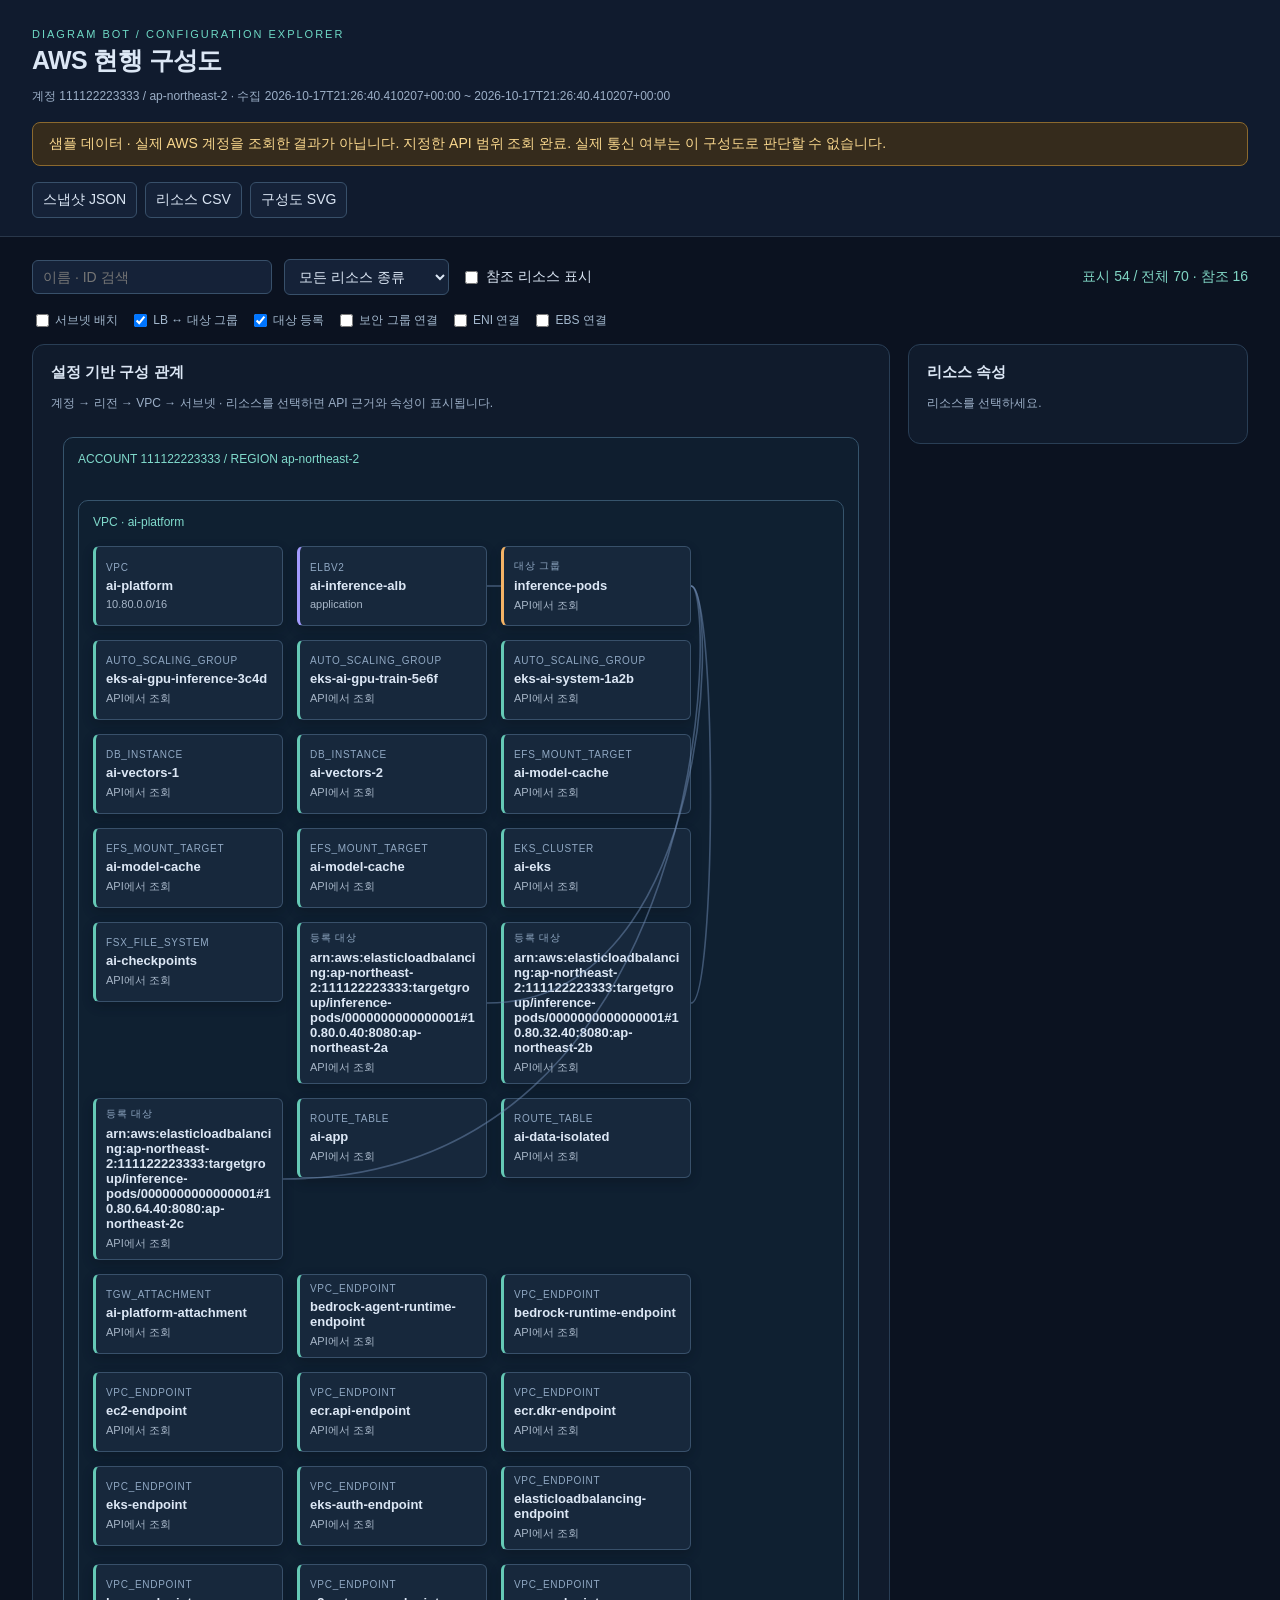
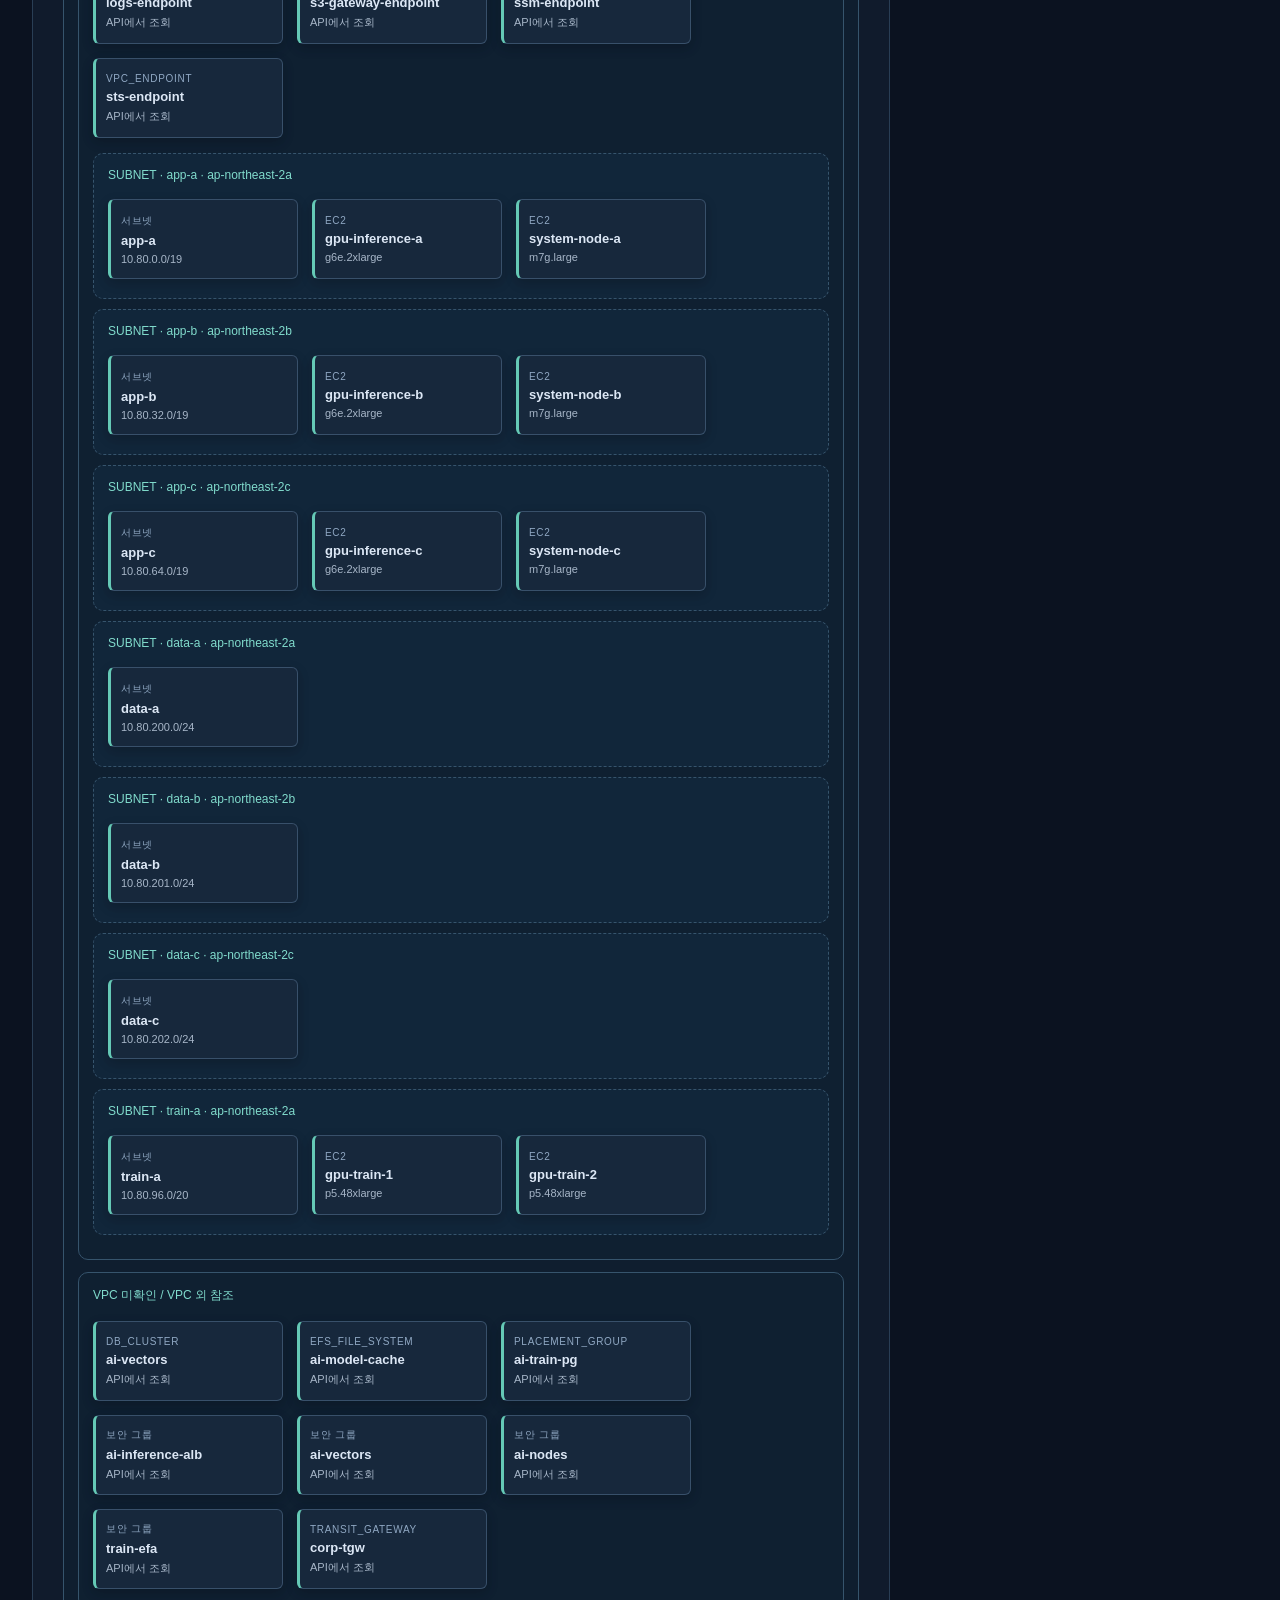
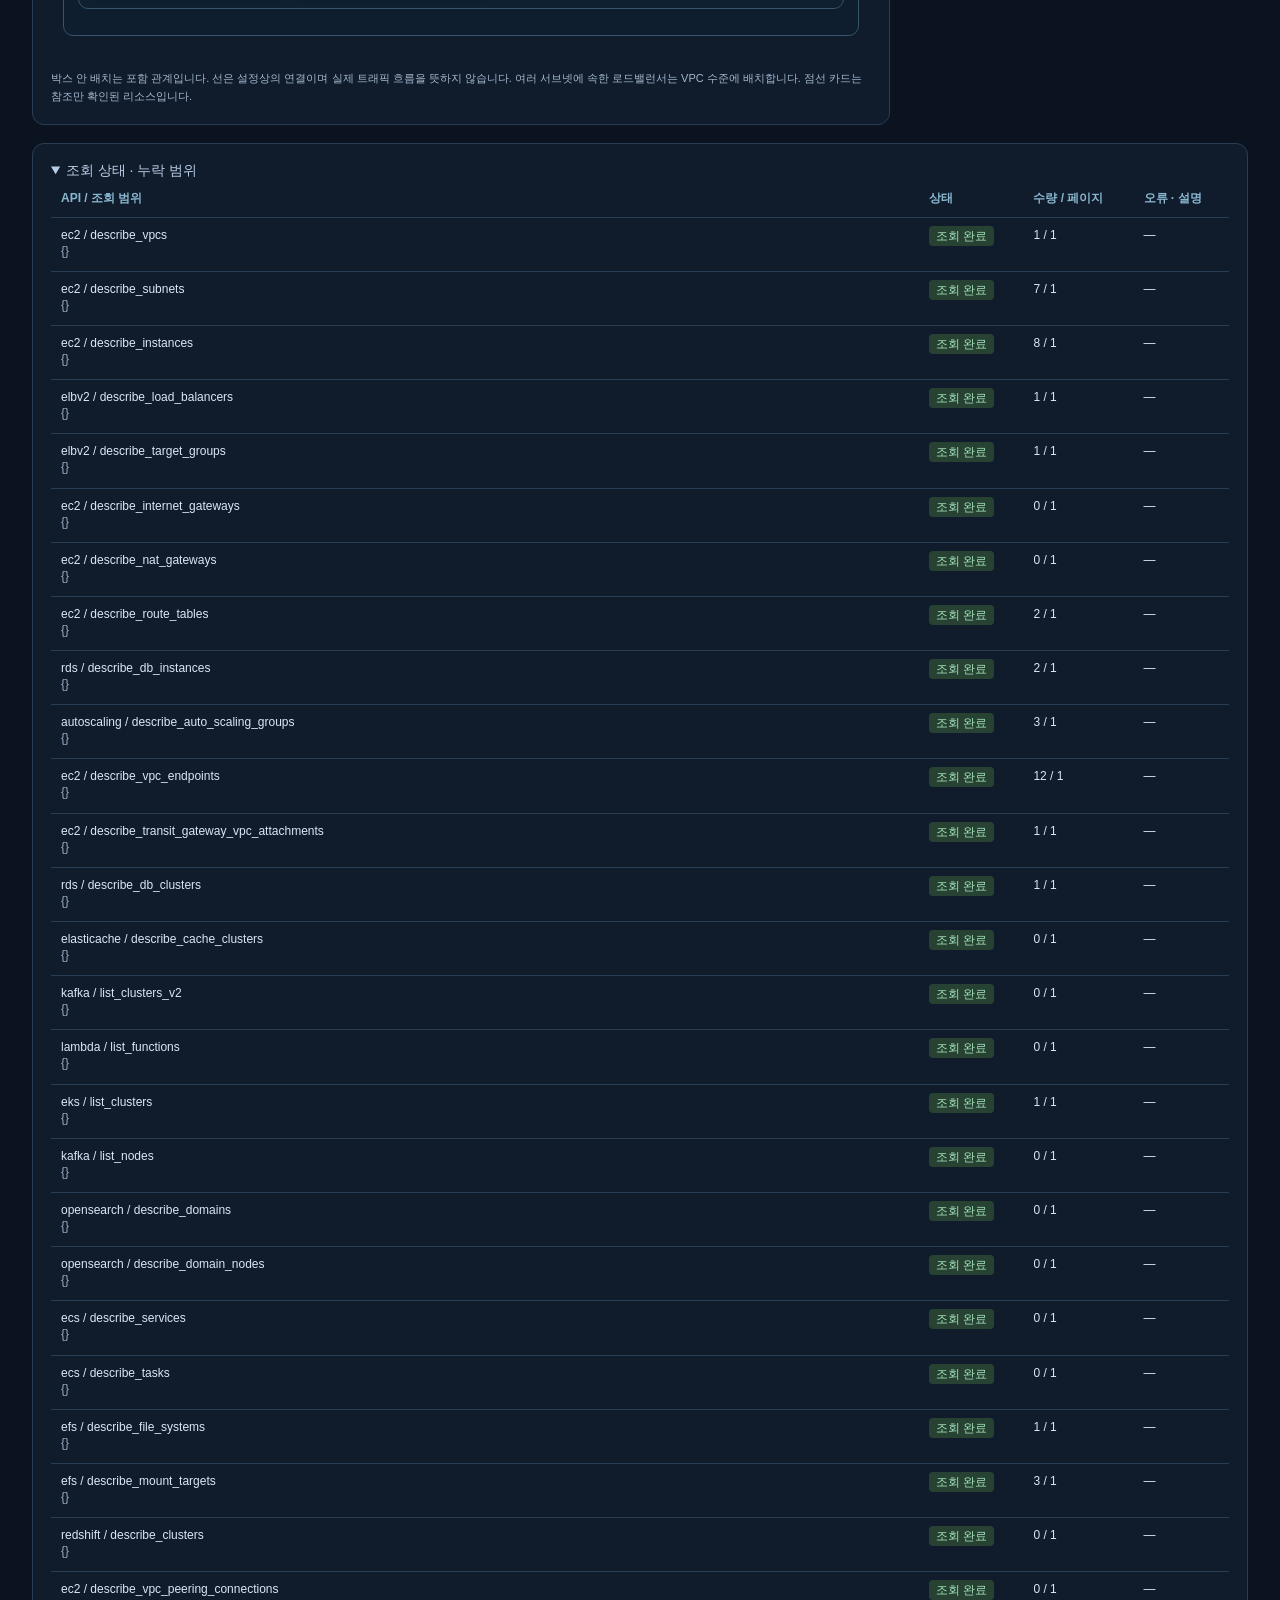
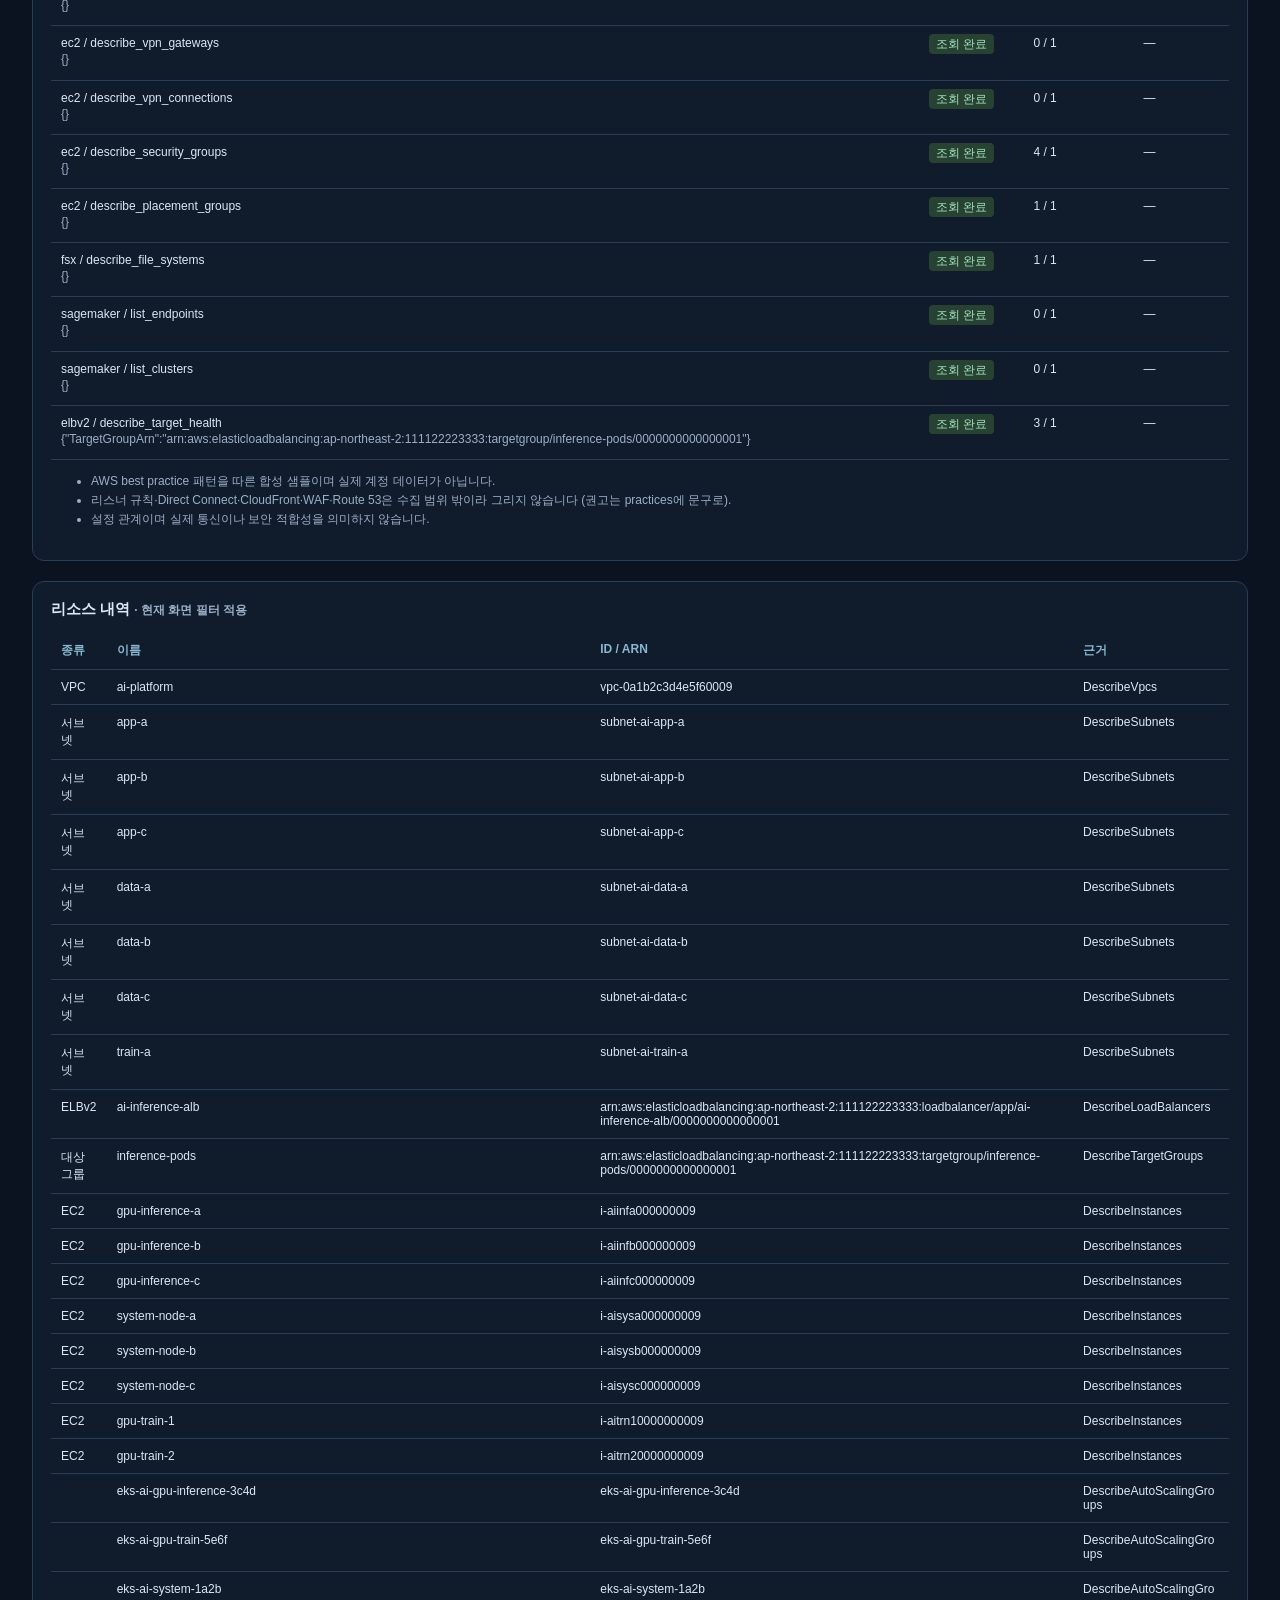
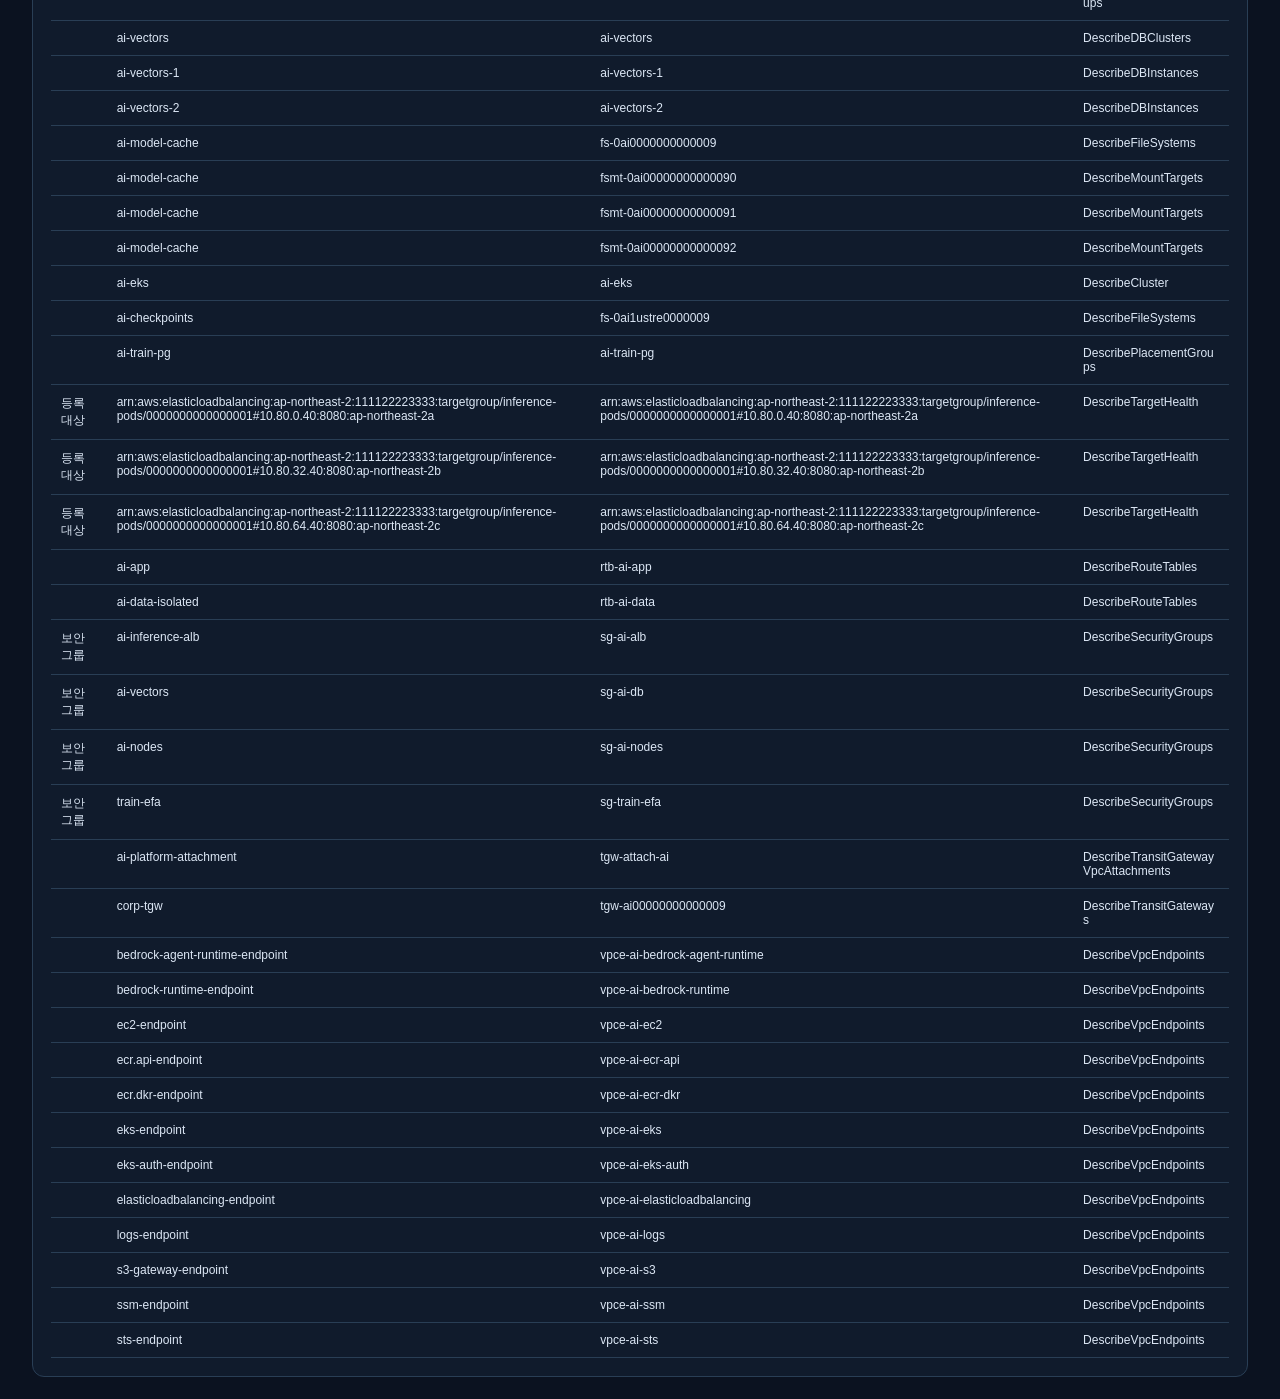
==== commit db76a70c: "feat: multi-account network view — combine snapshots, shared Transit Gateway and cross-account peeri" ====
--- a/examples/samples/ai-platform/index.html
+++ b/examples/samples/ai-platform/index.html
@@ -22,8 +22,8 @@
     "account_id": "111122223333",
     "region": "ap-northeast-2",
     "partition": "aws",
-    "started_at": "2026-10-17T21:15:48.492214+00:00",
-    "finished_at": "2026-10-17T21:15:48.492214+00:00",
+    "started_at": "2026-10-17T21:26:40.410207+00:00",
+    "finished_at": "2026-10-17T21:26:40.410207+00:00",
     "status": "complete",
     "demo": true,
     "sample": "ai-platform",
@@ -1392,6 +1392,7 @@
       {
         "TransitGatewayId": "tgw-ai00000000000009",
         "State": "available",
+        "OwnerId": "111122223333",
         "Tags": [
           {
             "Key": "Name",
@@ -3391,6 +3392,7 @@
         "attributes": {
           "TransitGatewayId": "tgw-ai00000000000009",
           "State": "available",
+          "OwnerId": "111122223333",
           "Tags": [
             {
               "Key": "Name",
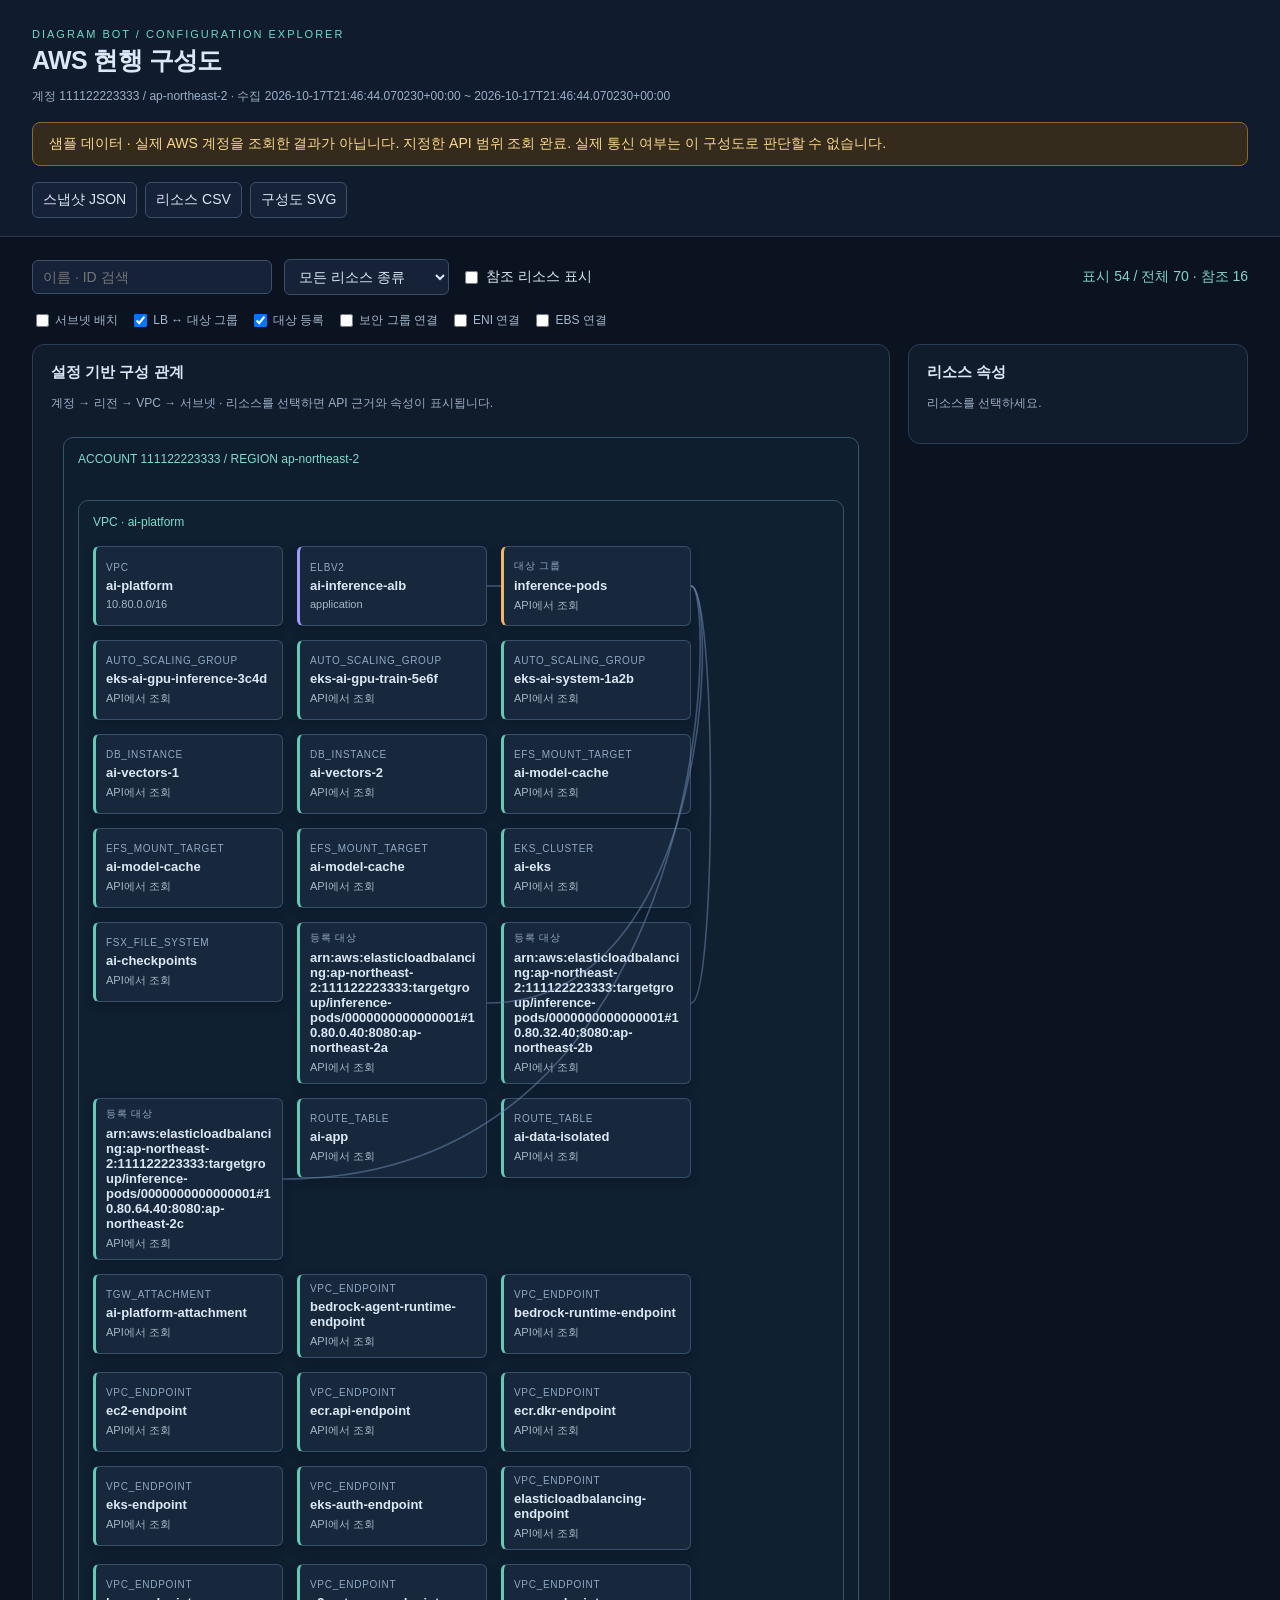
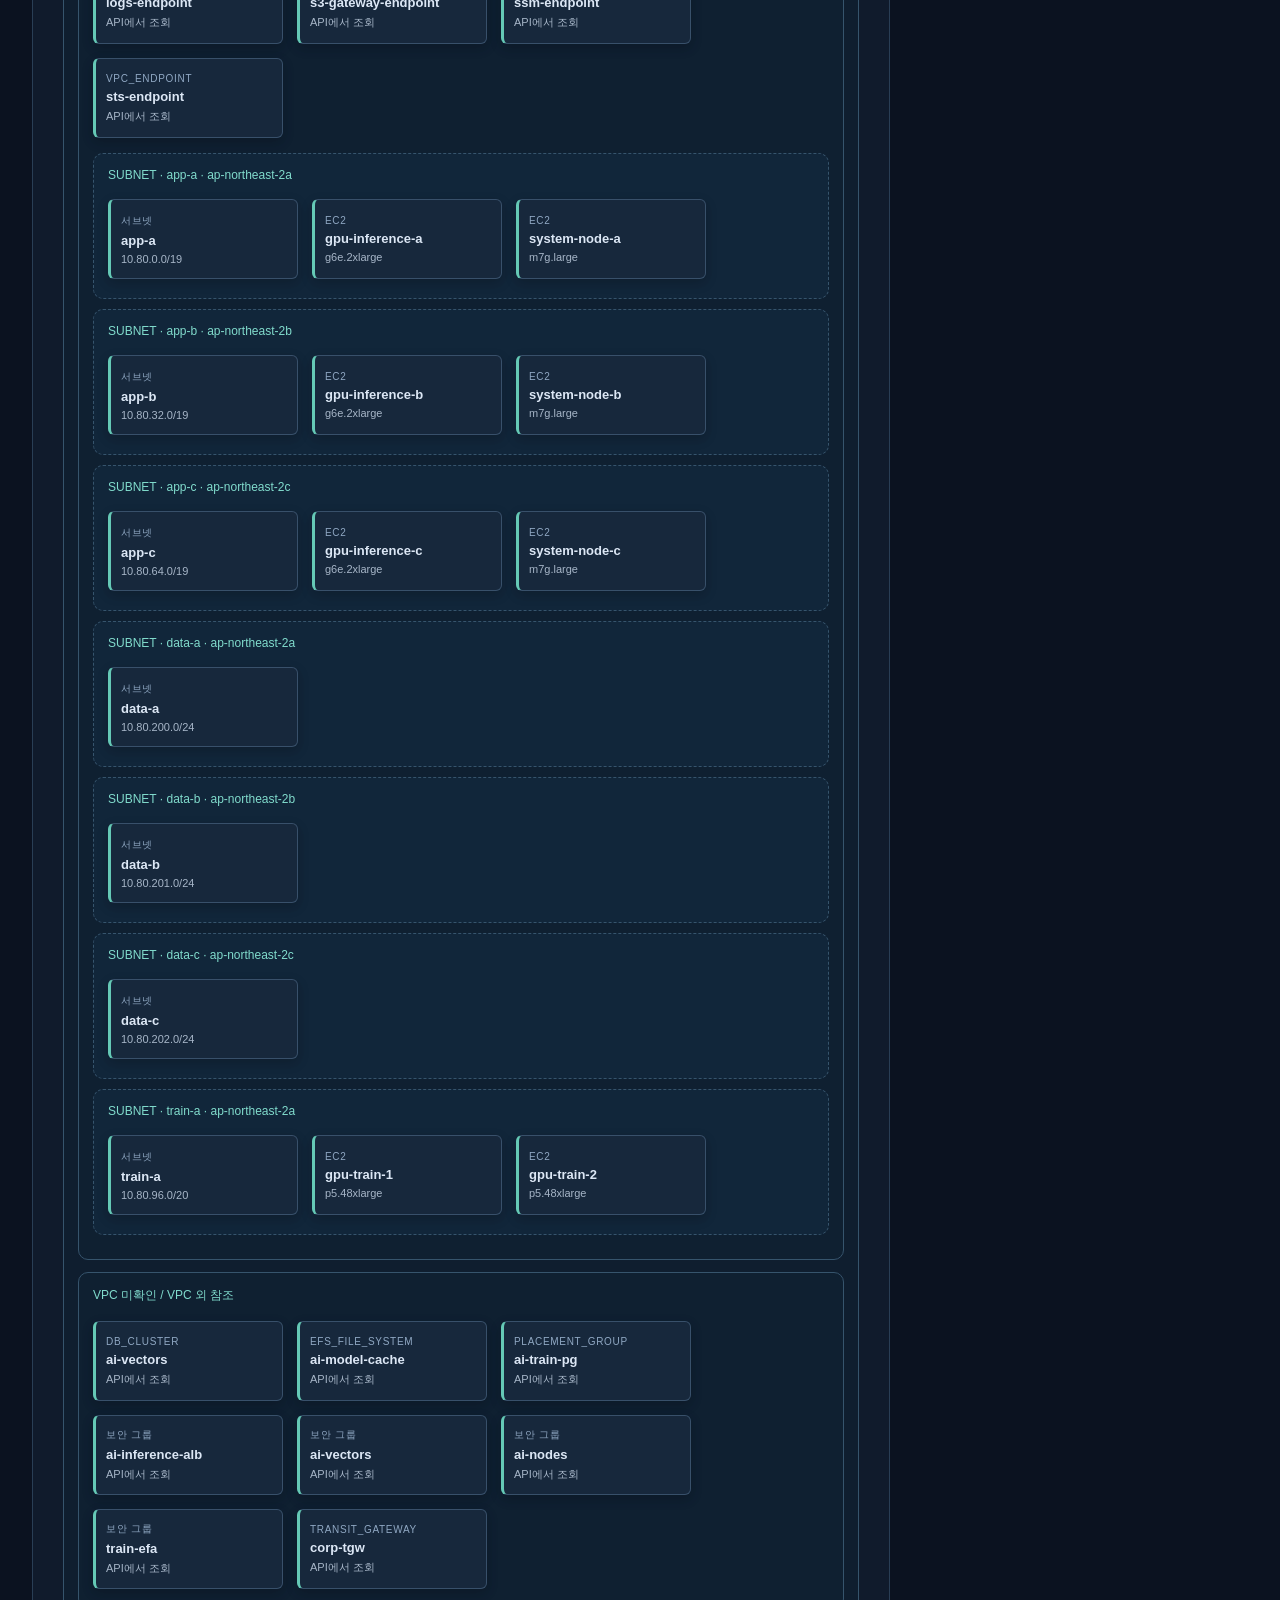
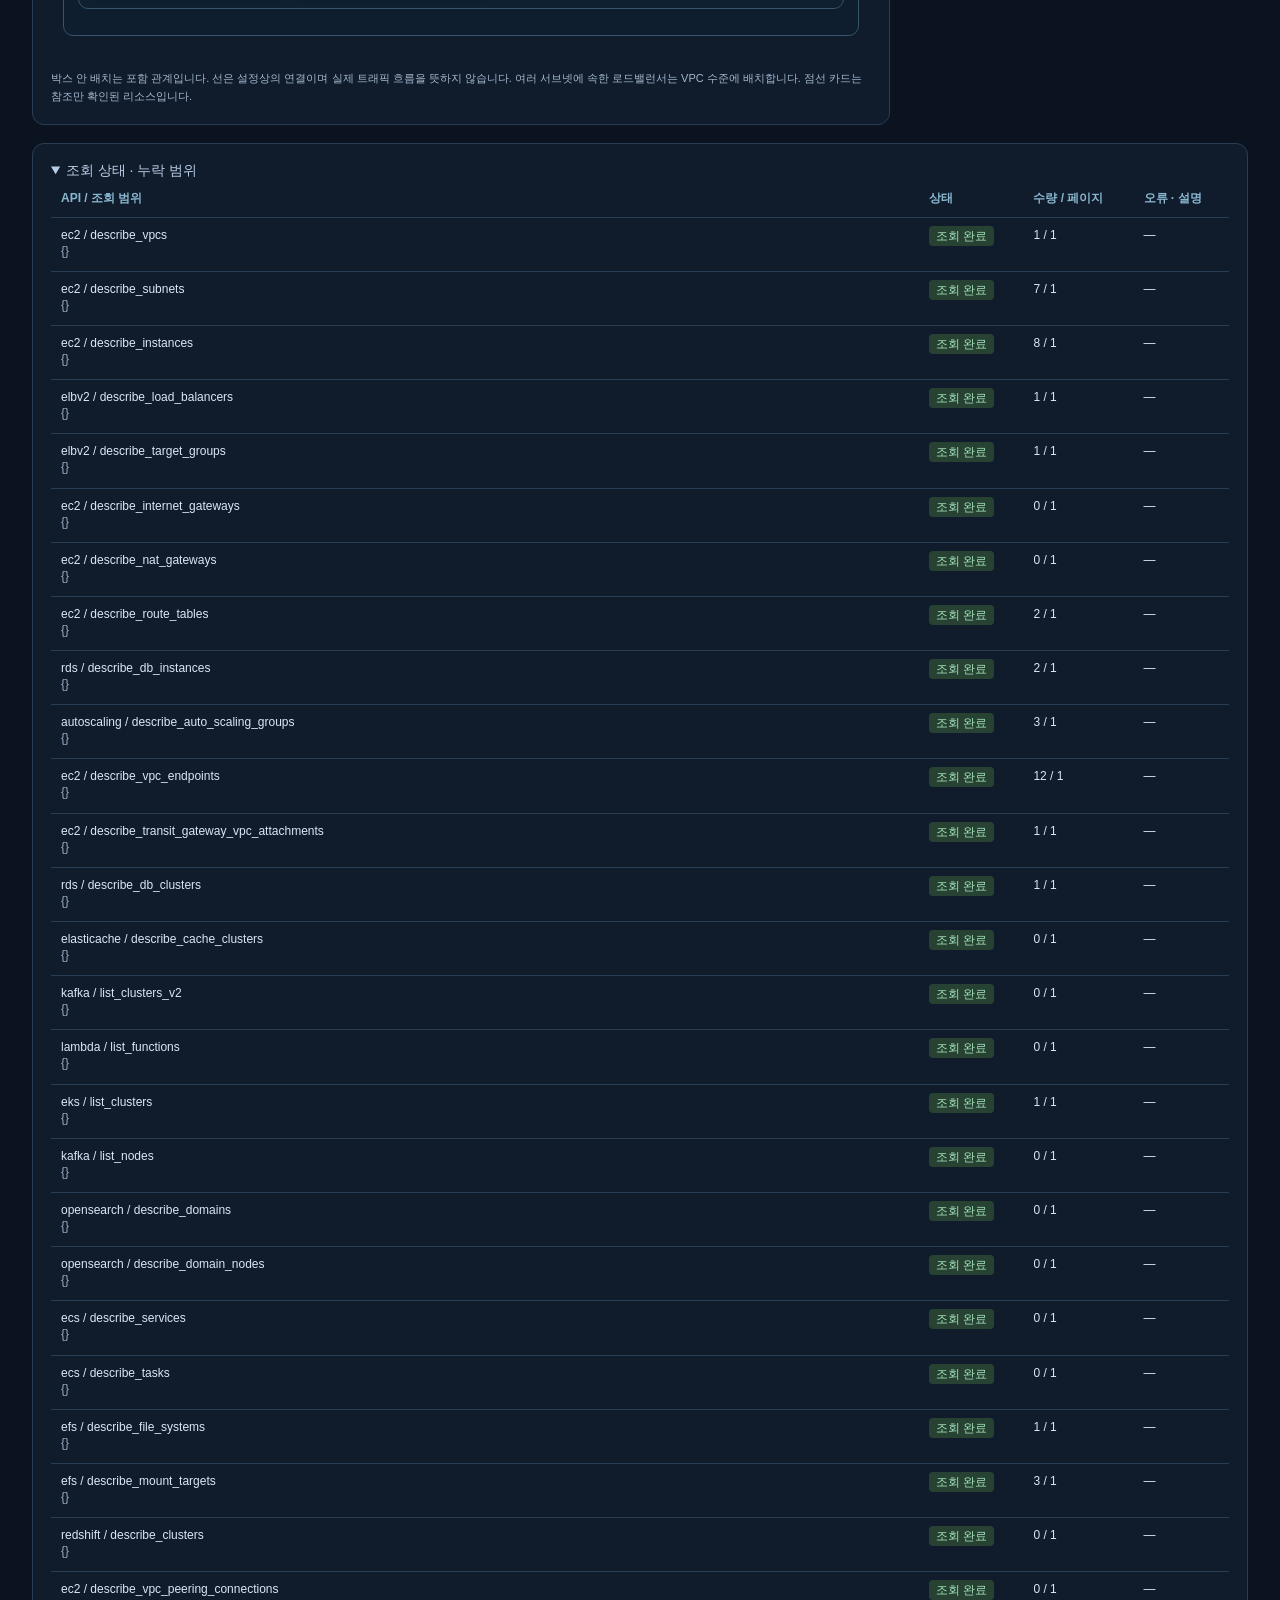
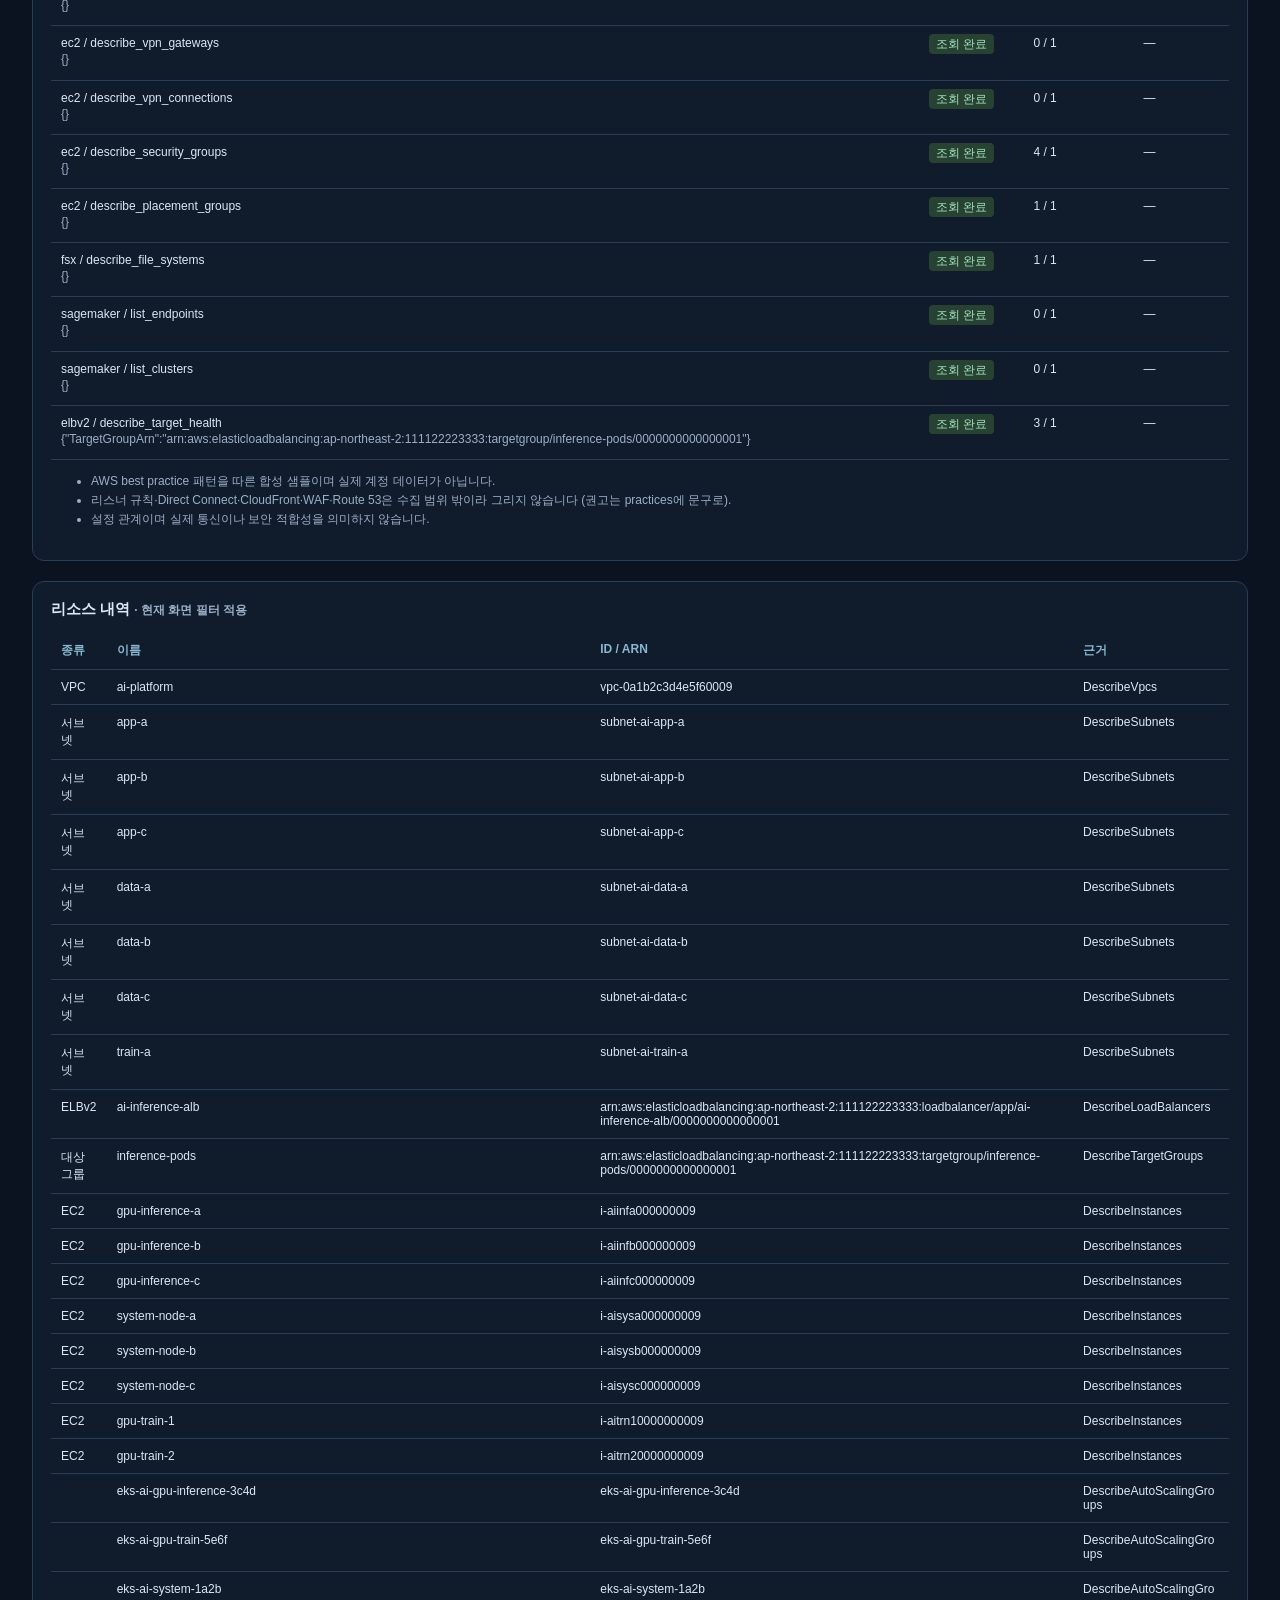
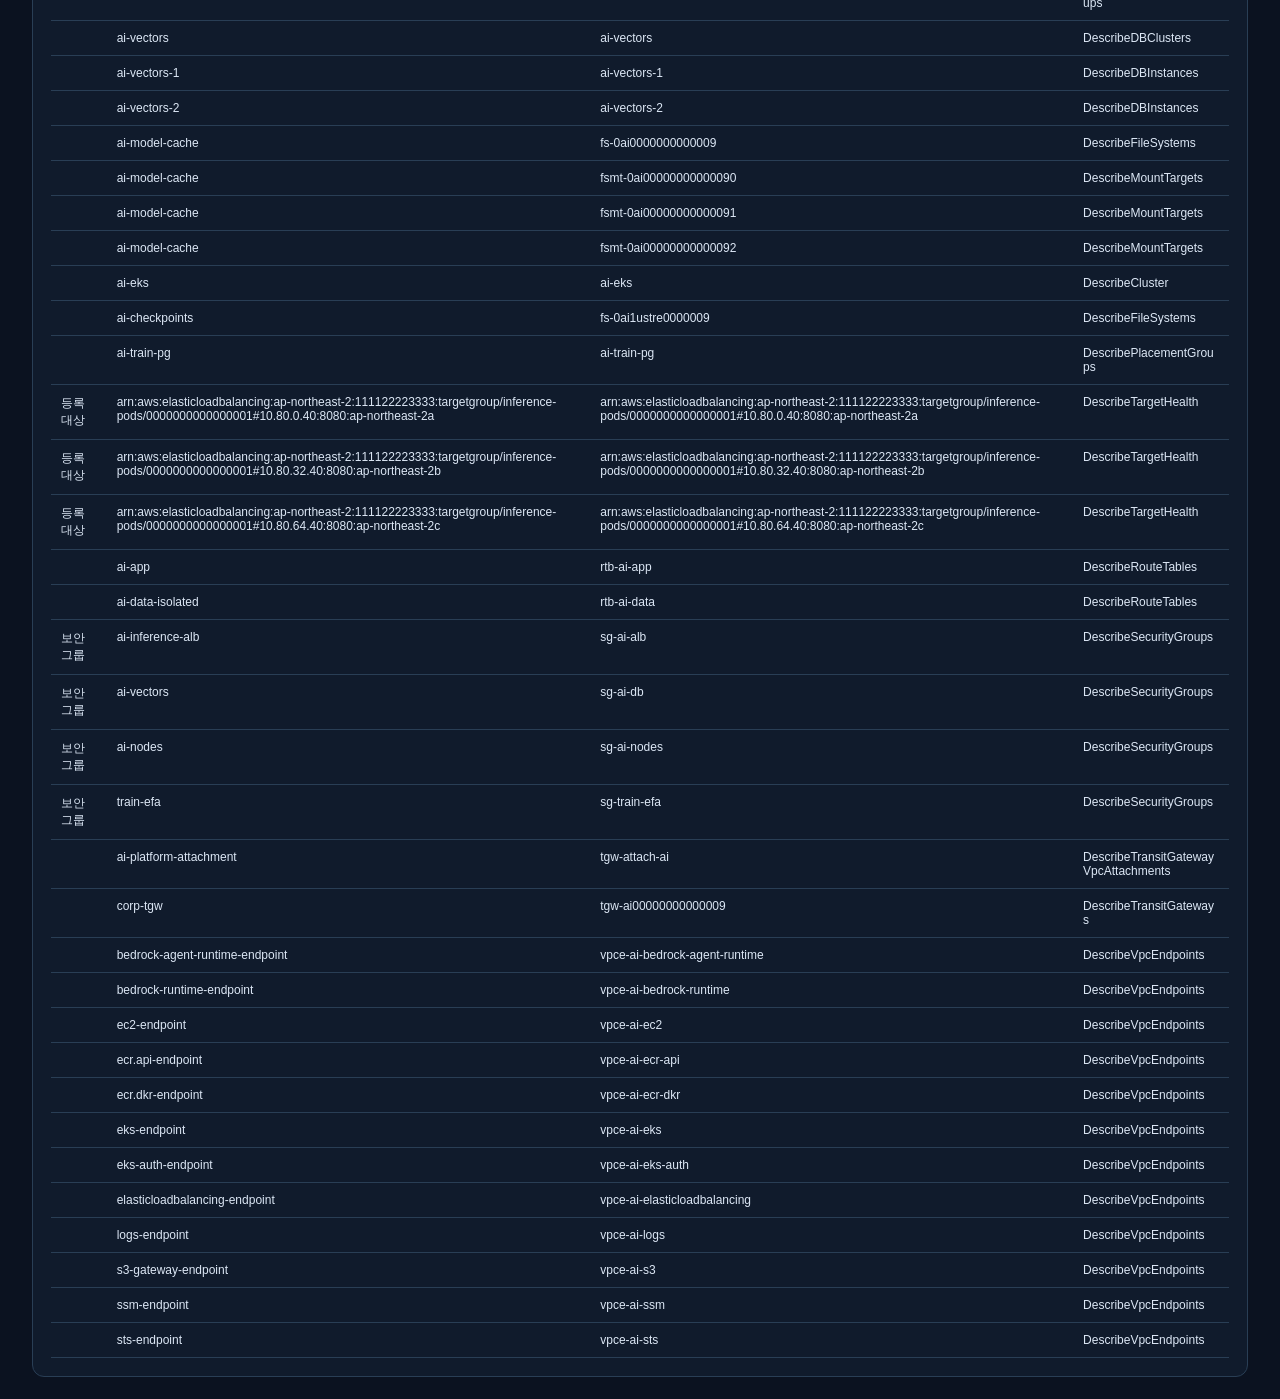
==== commit eda0c533: "docs: AWS console-style UI and overview cards; regenerate screenshots and samples verify_demo captur" ====
--- a/examples/samples/ai-platform/index.html
+++ b/examples/samples/ai-platform/index.html
@@ -22,8 +22,8 @@
     "account_id": "111122223333",
     "region": "ap-northeast-2",
     "partition": "aws",
-    "started_at": "2026-10-17T21:26:40.410207+00:00",
-    "finished_at": "2026-10-17T21:26:40.410207+00:00",
+    "started_at": "2026-10-17T21:46:44.070230+00:00",
+    "finished_at": "2026-10-17T21:46:44.070230+00:00",
     "status": "complete",
     "demo": true,
     "sample": "ai-platform",
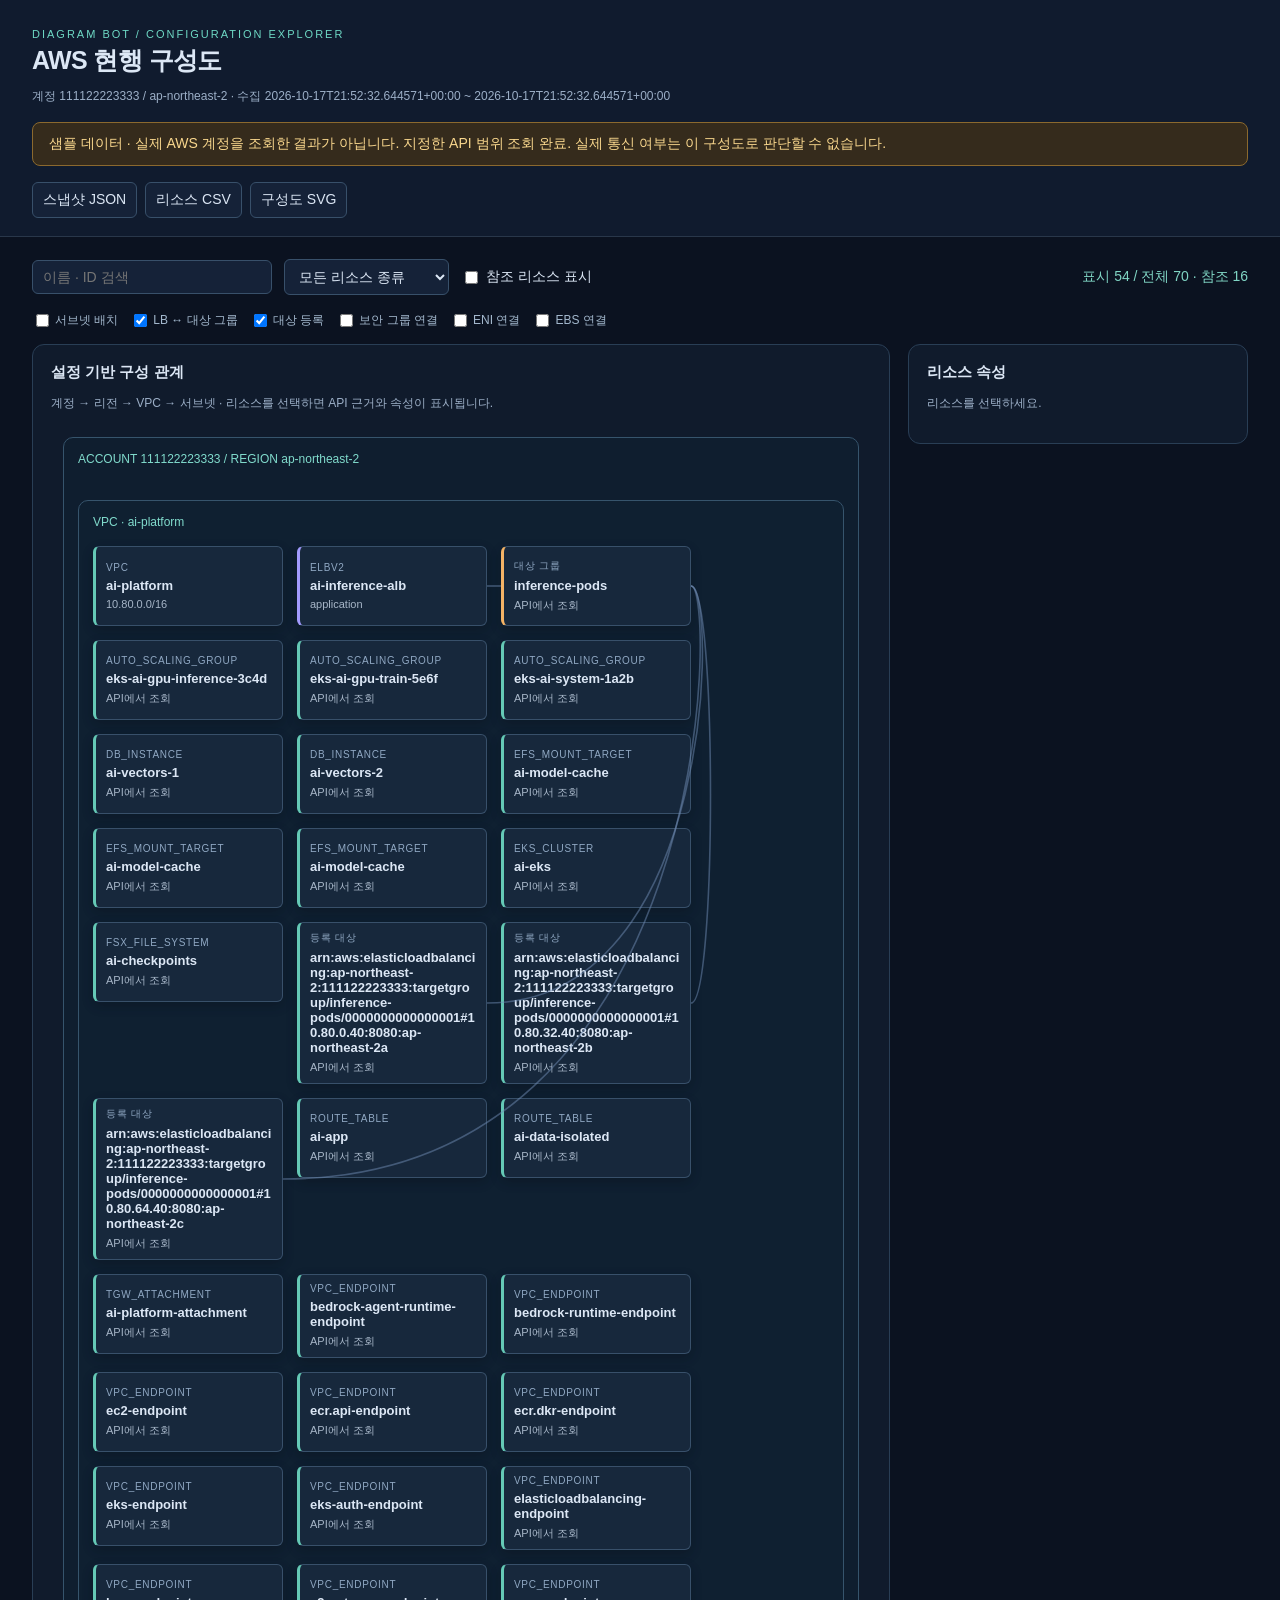
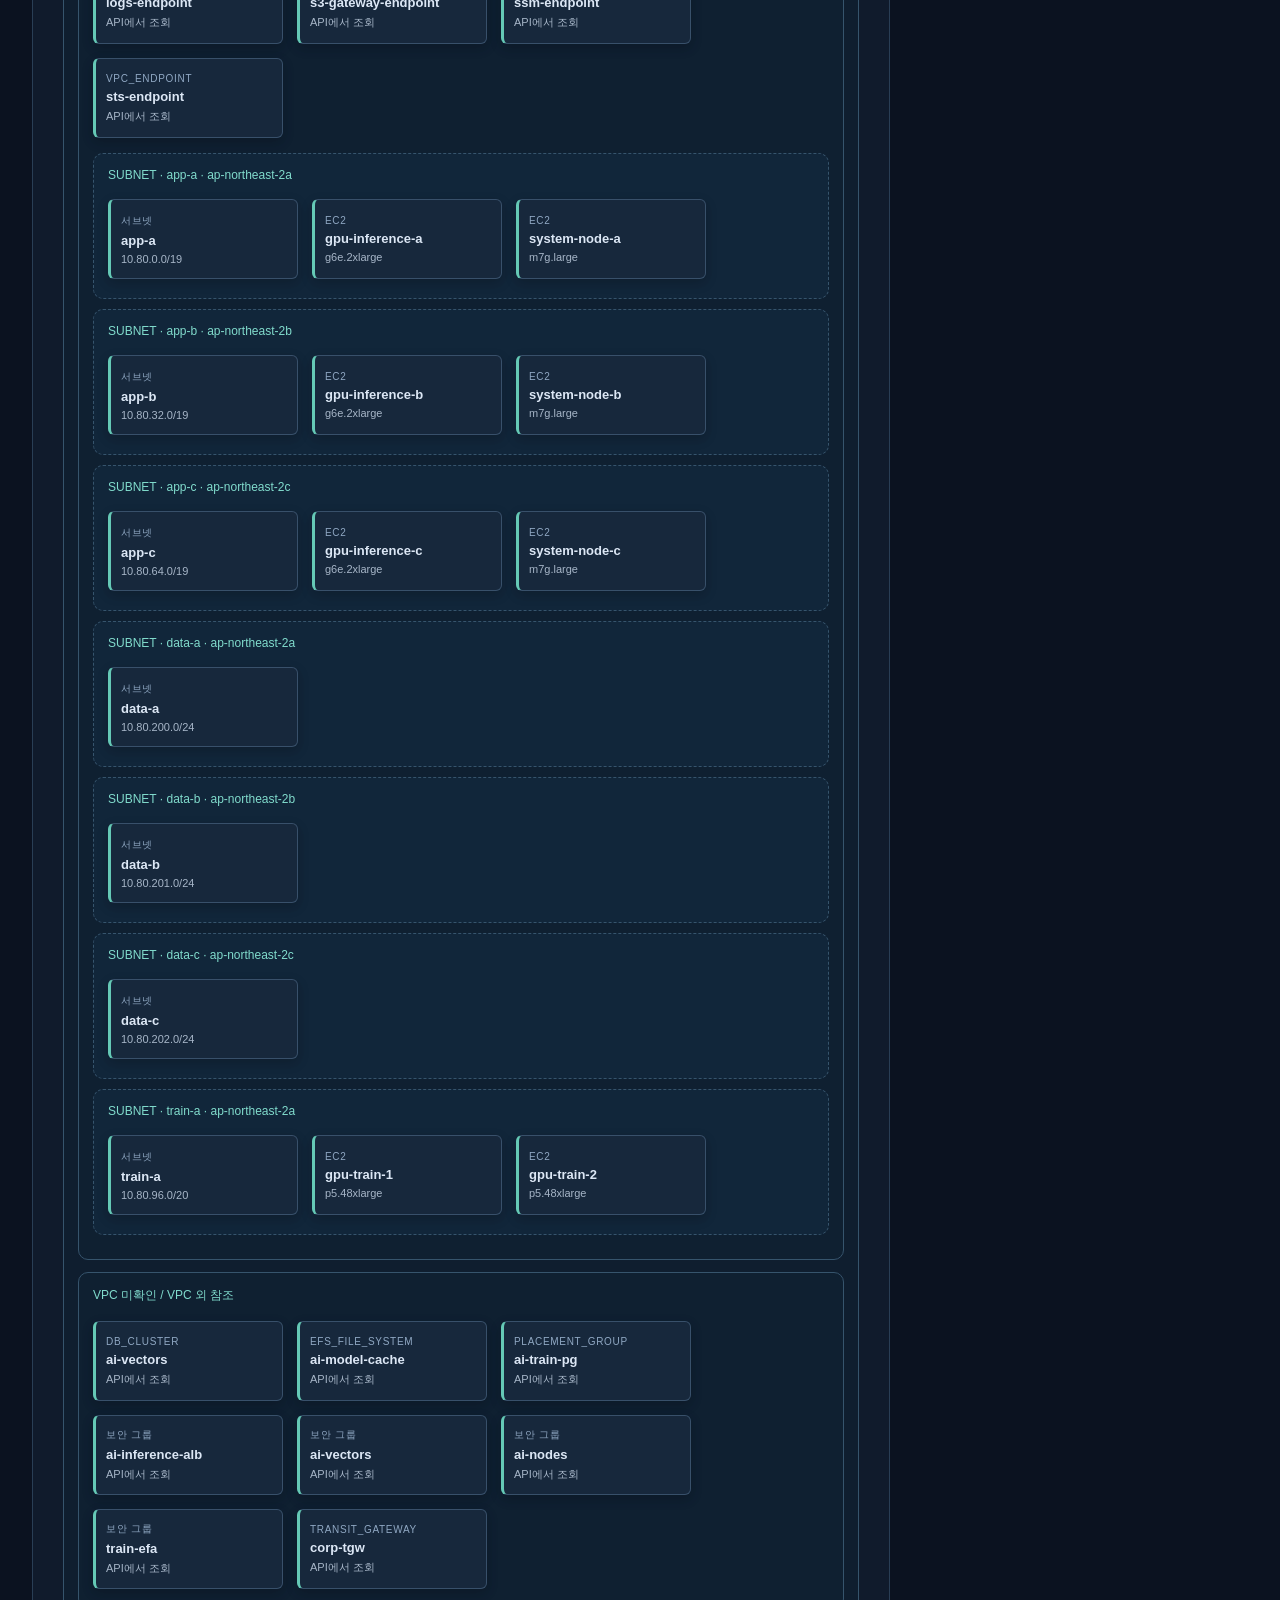
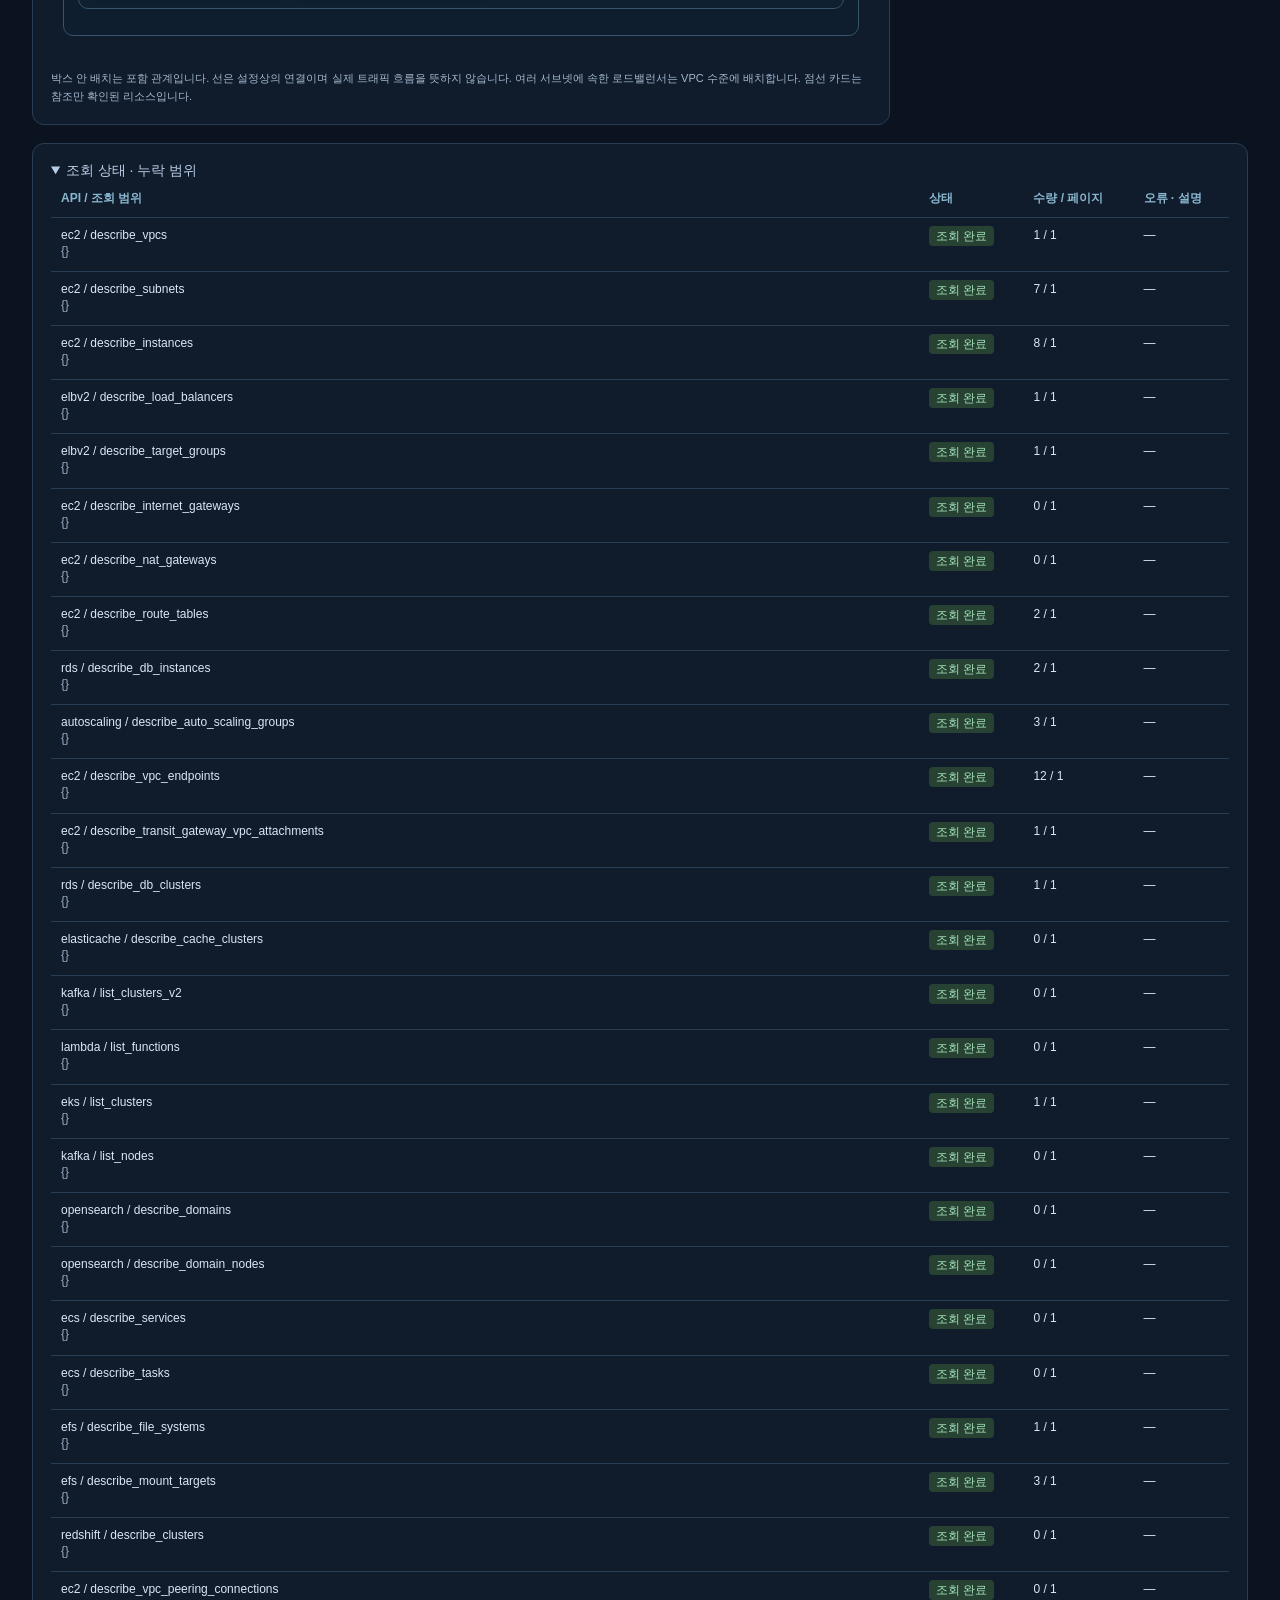
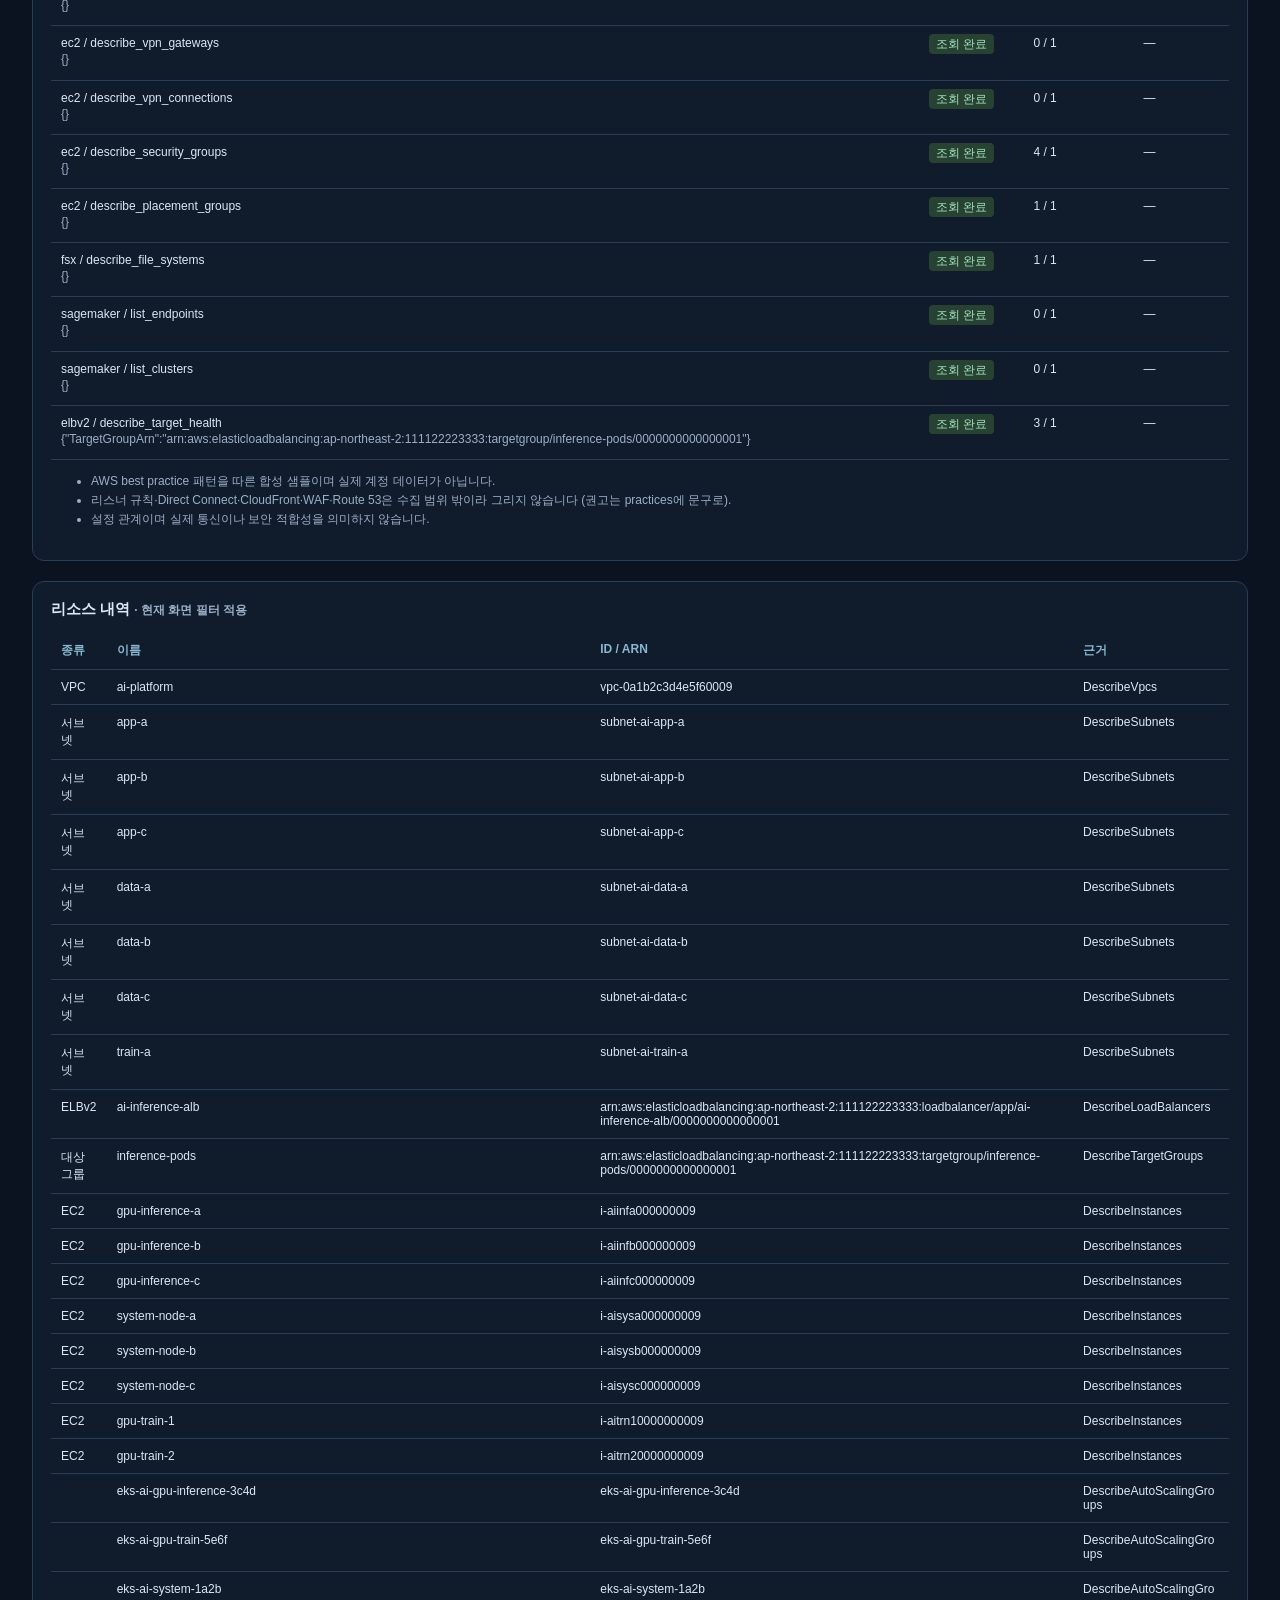
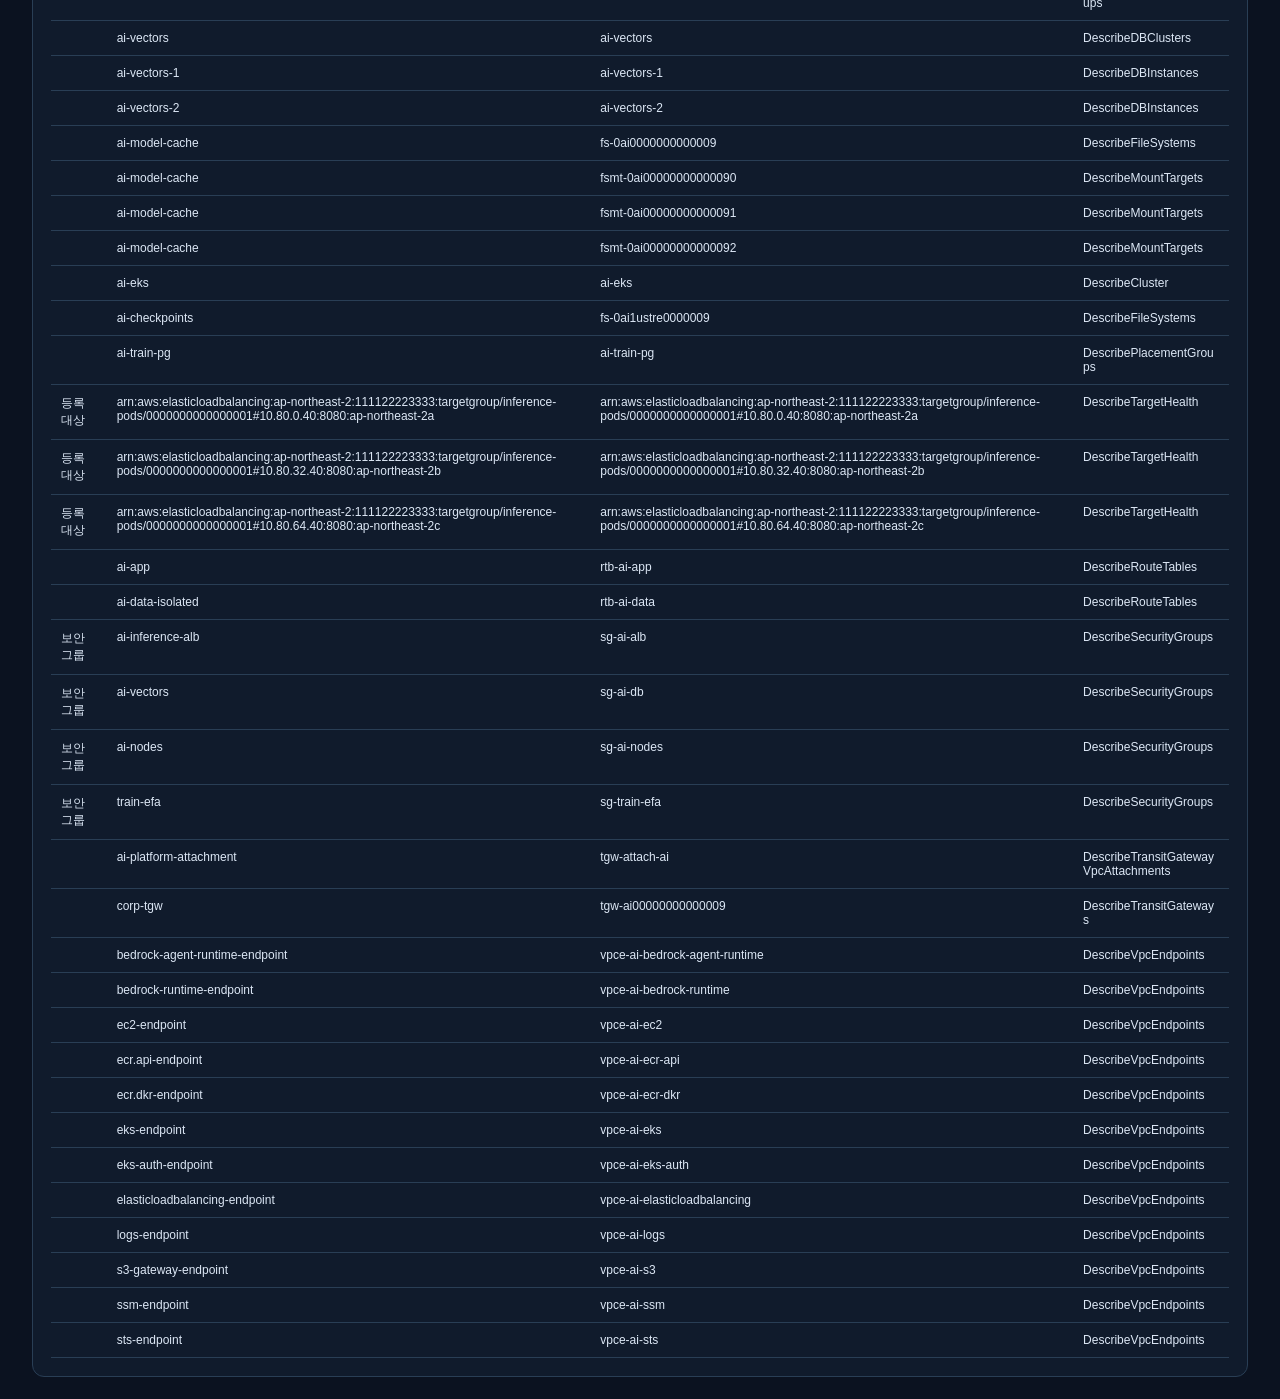
==== commit 05a41b96: "fix: overview cards never count logical groups or on-premises targets as unplaced; per-sample overvi" ====
--- a/examples/samples/ai-platform/index.html
+++ b/examples/samples/ai-platform/index.html
@@ -22,8 +22,8 @@
     "account_id": "111122223333",
     "region": "ap-northeast-2",
     "partition": "aws",
-    "started_at": "2026-10-17T21:46:44.070230+00:00",
-    "finished_at": "2026-10-17T21:46:44.070230+00:00",
+    "started_at": "2026-10-17T21:52:32.644571+00:00",
+    "finished_at": "2026-10-17T21:52:32.644571+00:00",
     "status": "complete",
     "demo": true,
     "sample": "ai-platform",
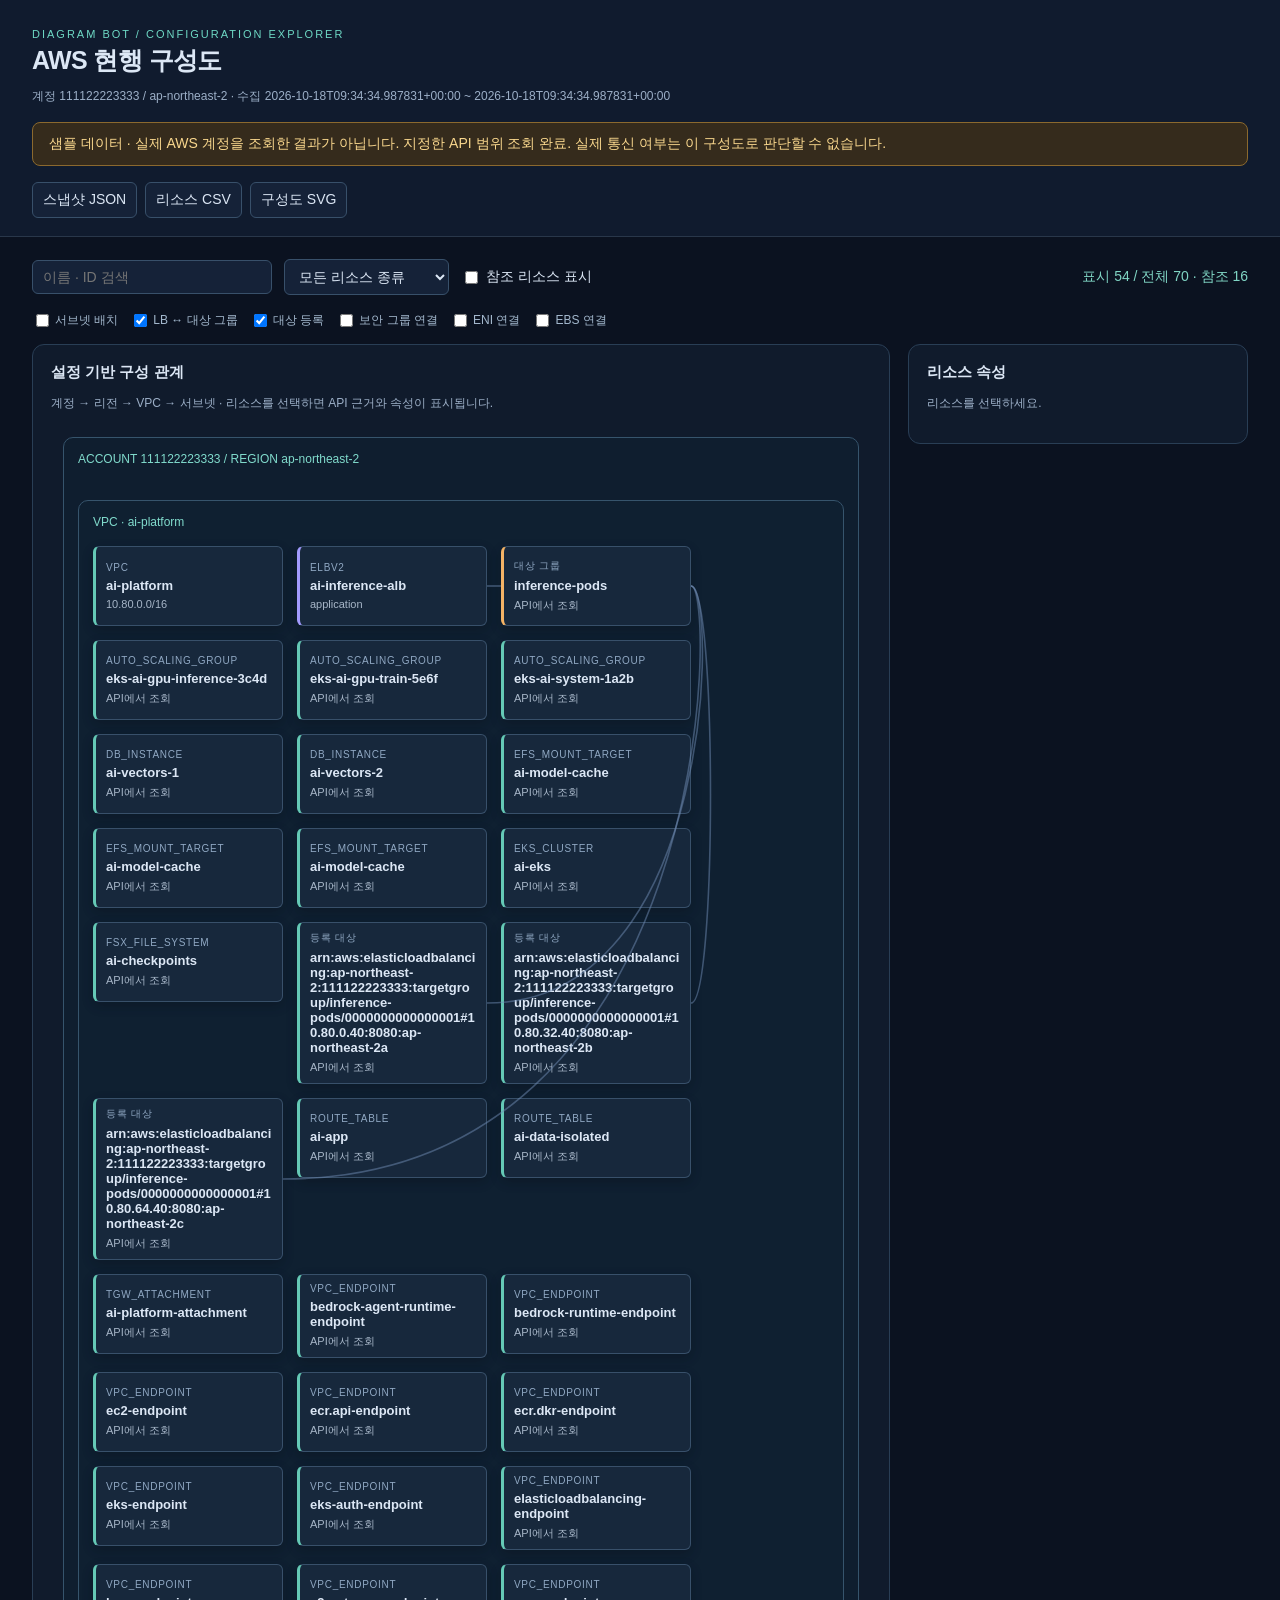
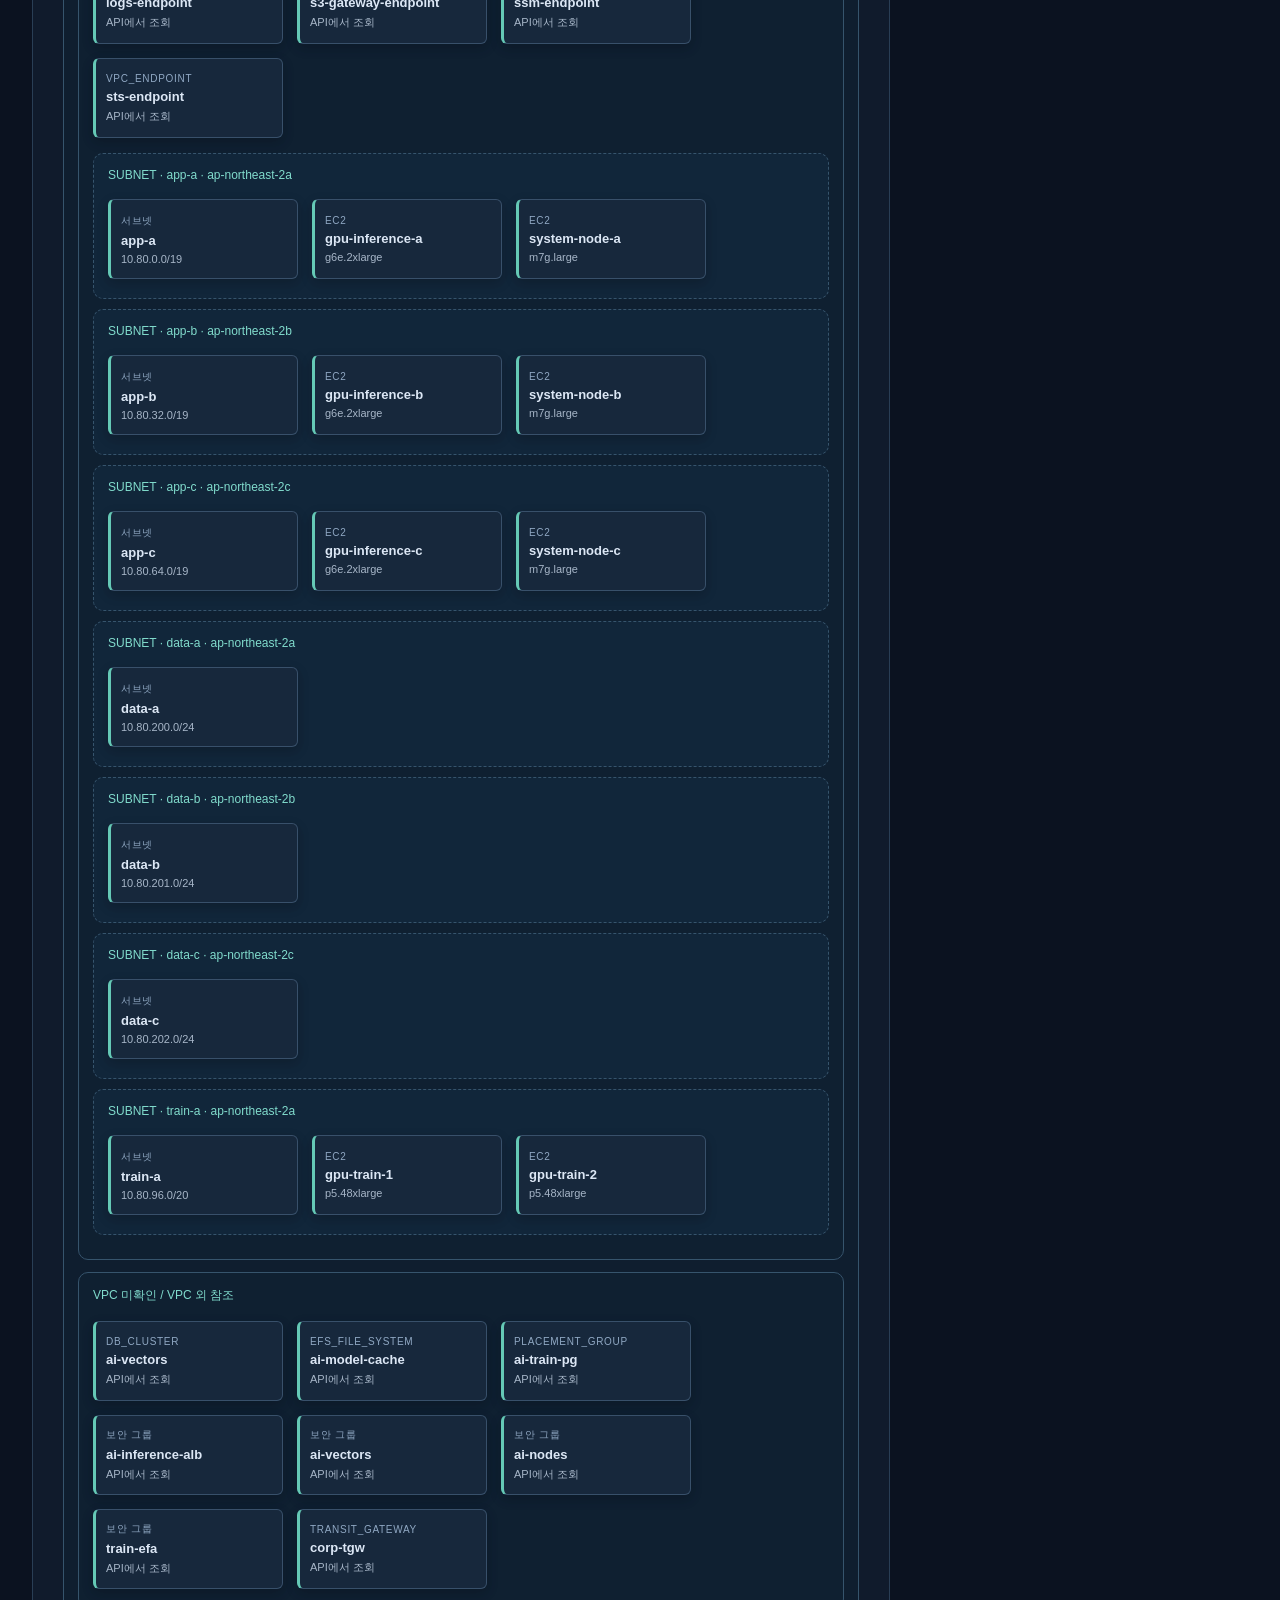
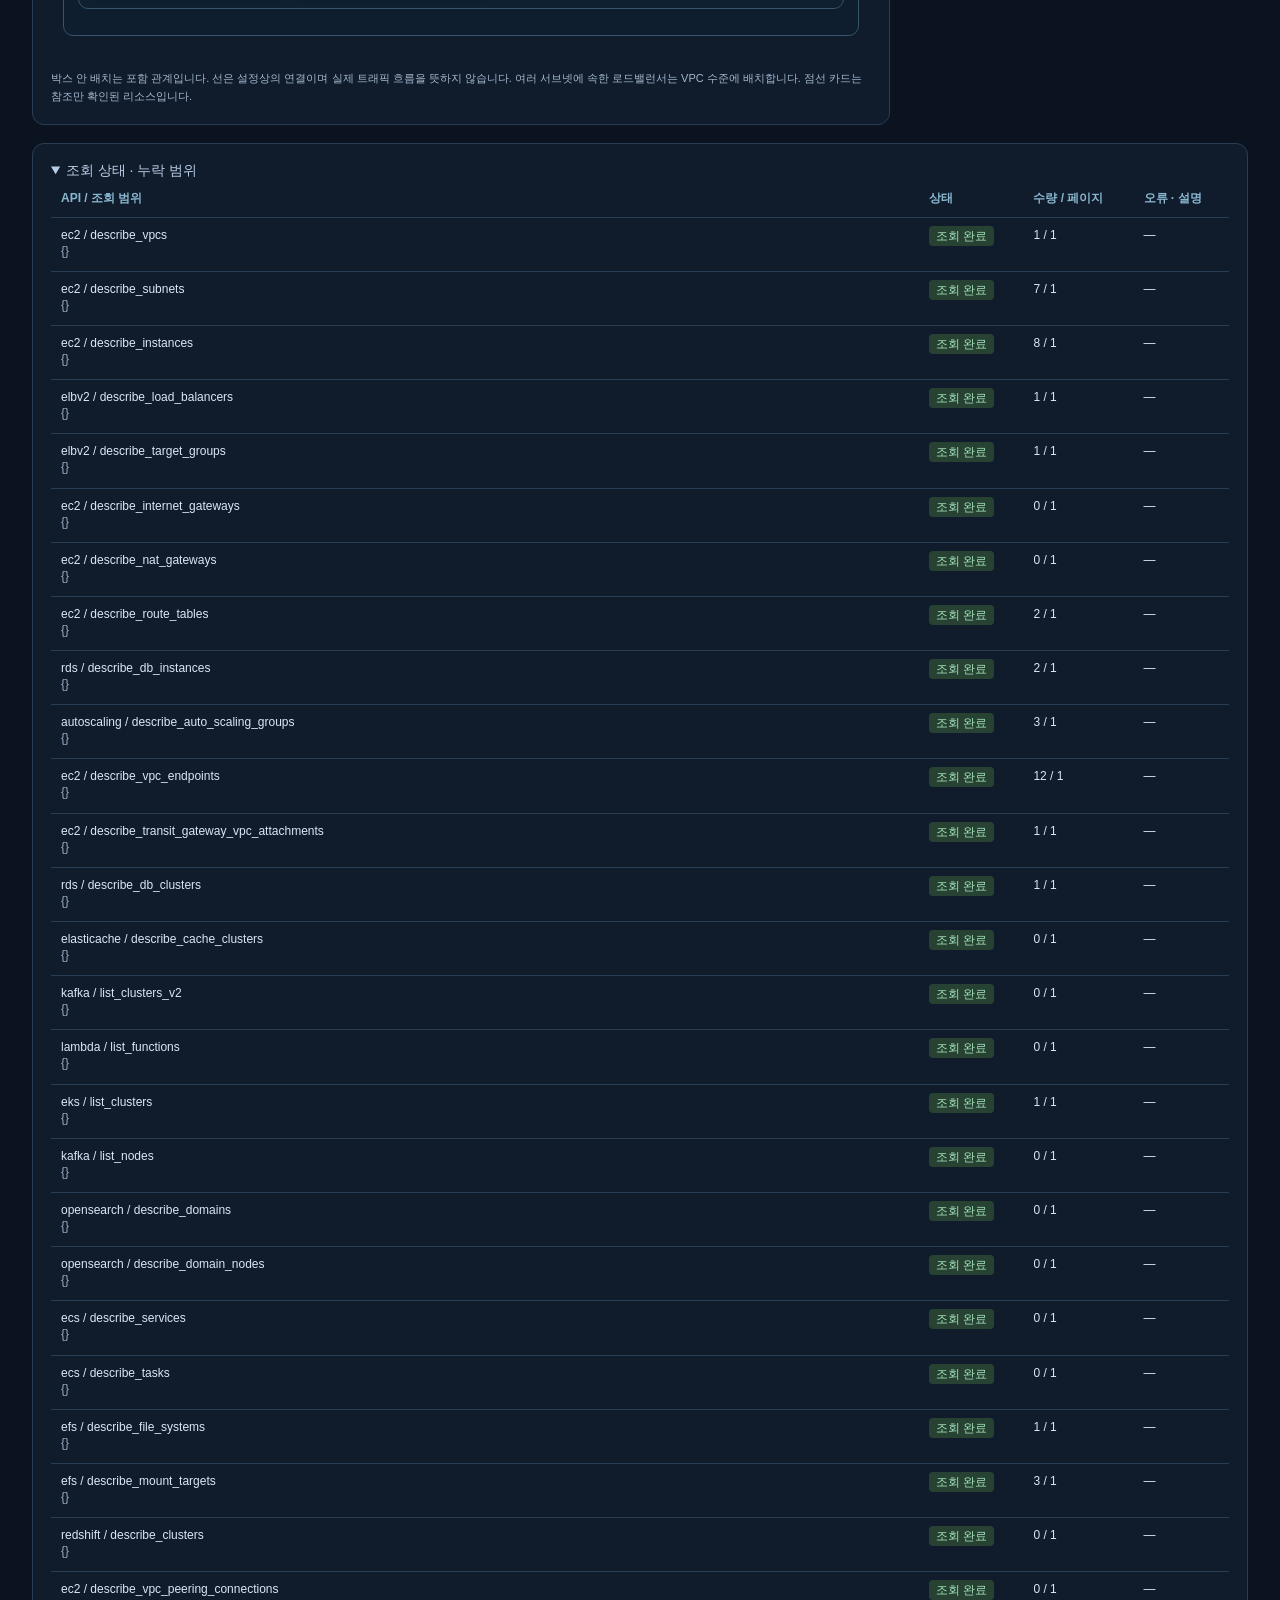
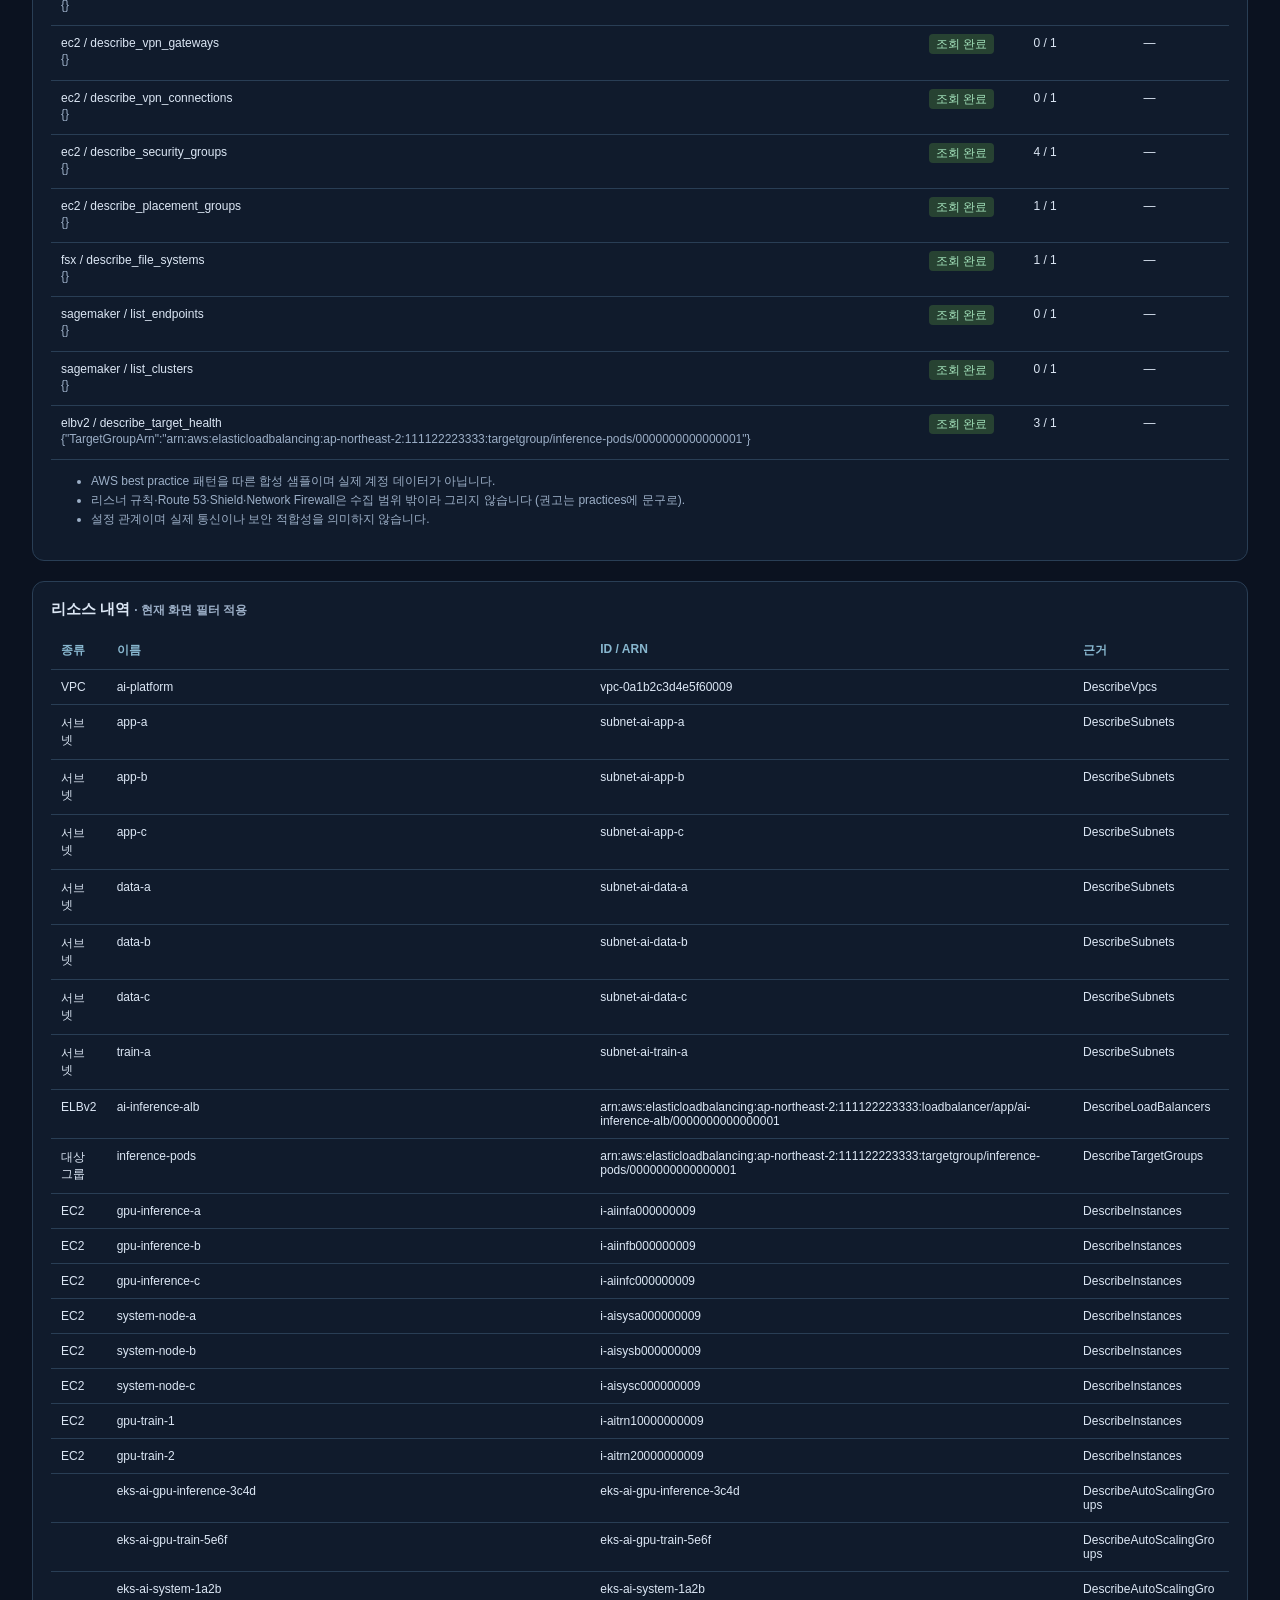
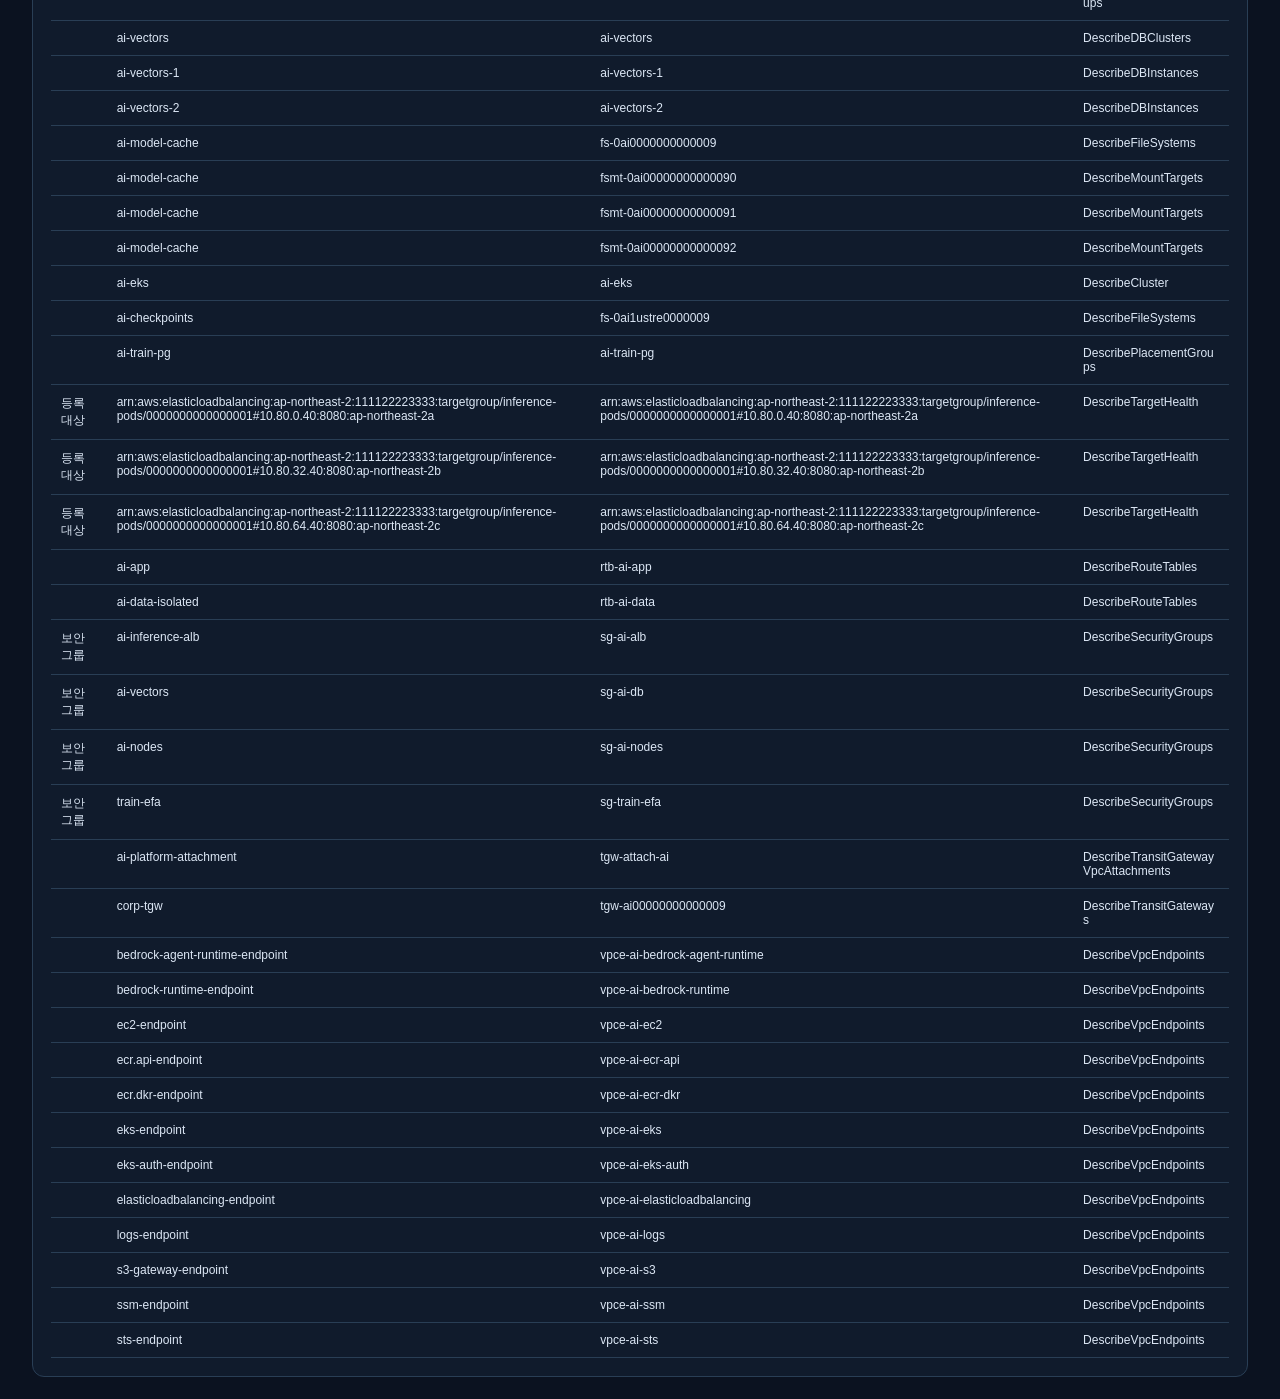
==== commit 189e654c: "chore: regenerate every sample's artefacts (SAMPLE_VERSION 6: edge, Direct Connect, route tables, op" ====
--- a/examples/samples/ai-platform/index.html
+++ b/examples/samples/ai-platform/index.html
@@ -22,12 +22,12 @@
     "account_id": "111122223333",
     "region": "ap-northeast-2",
     "partition": "aws",
-    "started_at": "2026-10-17T21:52:32.644571+00:00",
-    "finished_at": "2026-10-17T21:52:32.644571+00:00",
+    "started_at": "2026-10-18T09:34:34.987831+00:00",
+    "finished_at": "2026-10-18T09:34:34.987831+00:00",
     "status": "complete",
     "demo": true,
     "sample": "ai-platform",
-    "sample_version": 3,
+    "sample_version": 6,
     "title": "AI 플랫폼 (사설 EKS GPU 추론·학습 · Bedrock · Aurora pgvector)",
     "practices": [
       "인터넷 경로 없는 사설 VPC: IGW·NAT 없이 Transit Gateway로 사내망·중앙 egress에 연결 (MLSEC03-BP02)",
@@ -65,11 +65,16 @@
       "EFS",
       "Redshift",
       "VpcPeering",
-      "VPN"
+      "VPN",
+      "ElasticIP",
+      "TransitGatewayRouteTable",
+      "CloudFront",
+      "WAF",
+      "DirectConnect"
     ],
     "limitations": [
       "AWS best practice 패턴을 따른 합성 샘플이며 실제 계정 데이터가 아닙니다.",
-      "리스너 규칙·Direct Connect·CloudFront·WAF·Route 53은 수집 범위 밖이라 그리지 않습니다 (권고는 practices에 문구로).",
+      "리스너 규칙·Route 53·Shield·Network Firewall은 수집 범위 밖이라 그리지 않습니다 (권고는 practices에 문구로).",
       "설정 관계이며 실제 통신이나 보안 적합성을 의미하지 않습니다."
     ]
   },
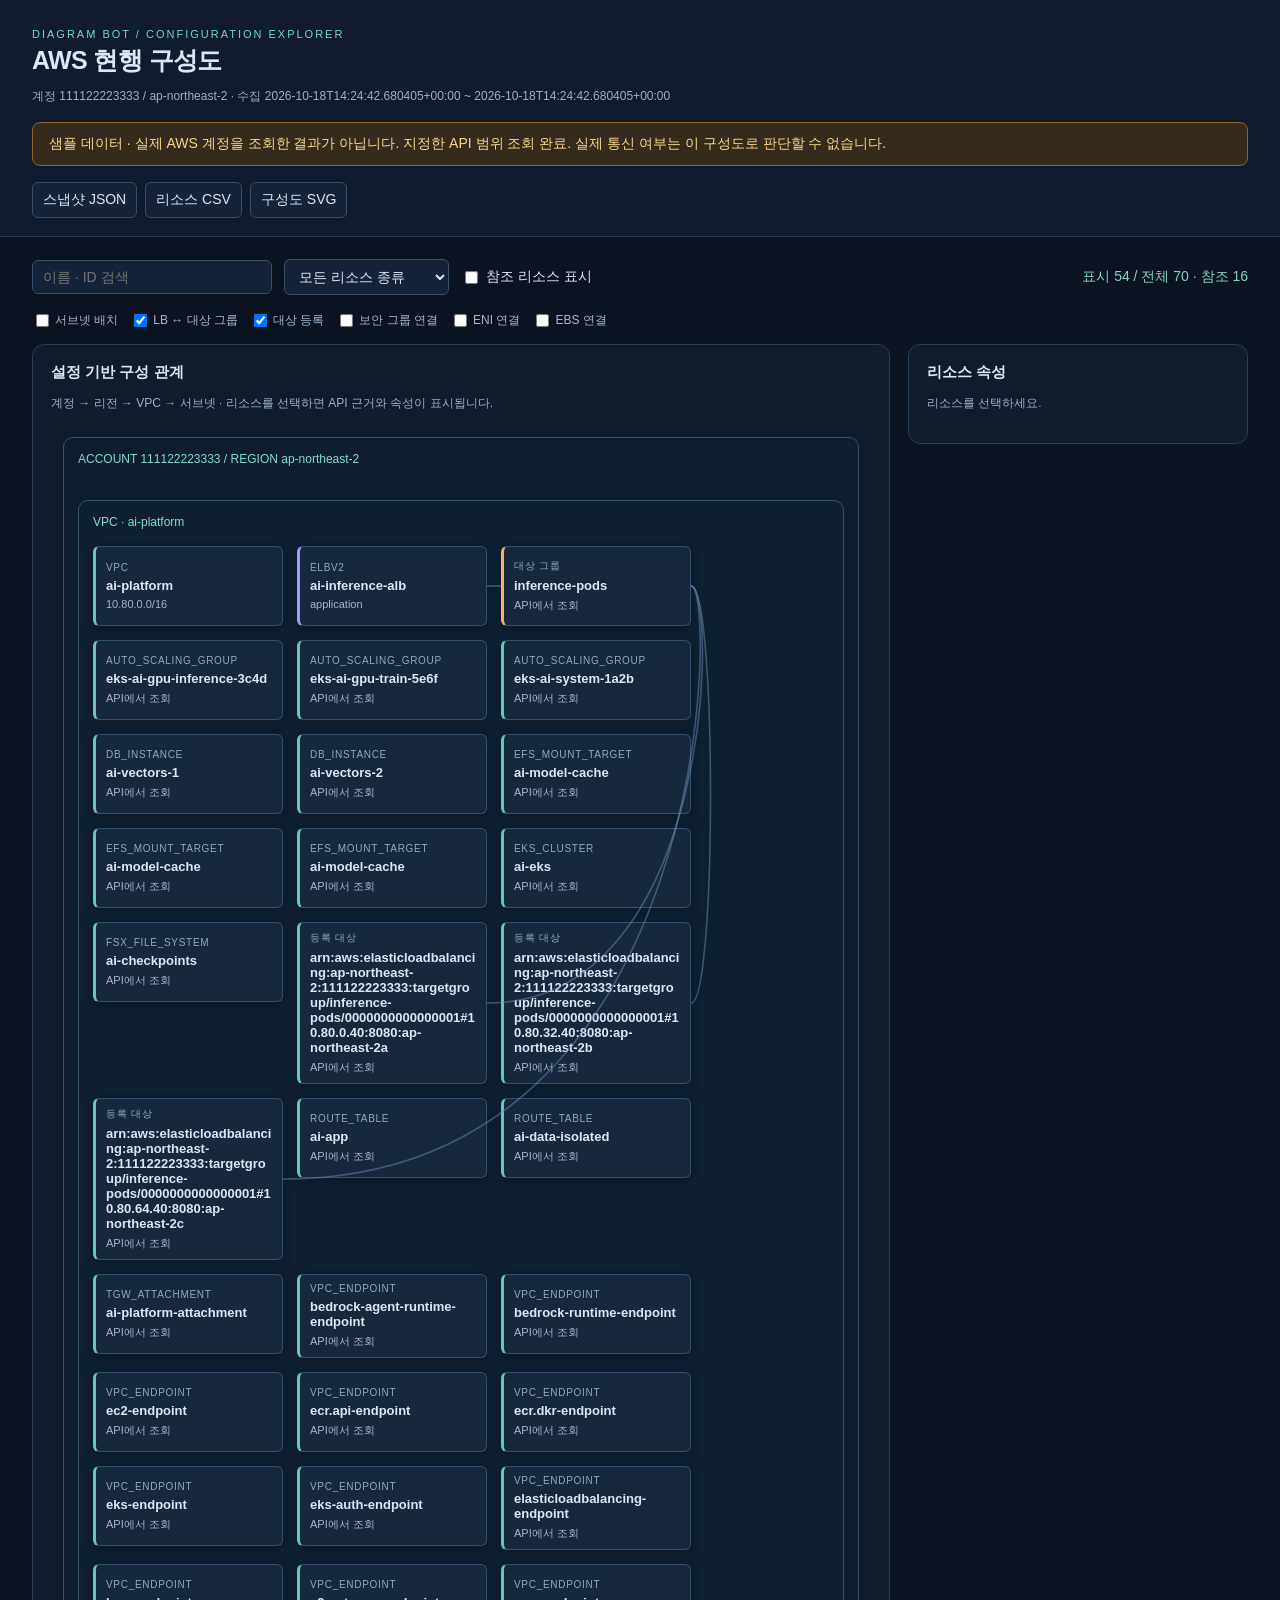
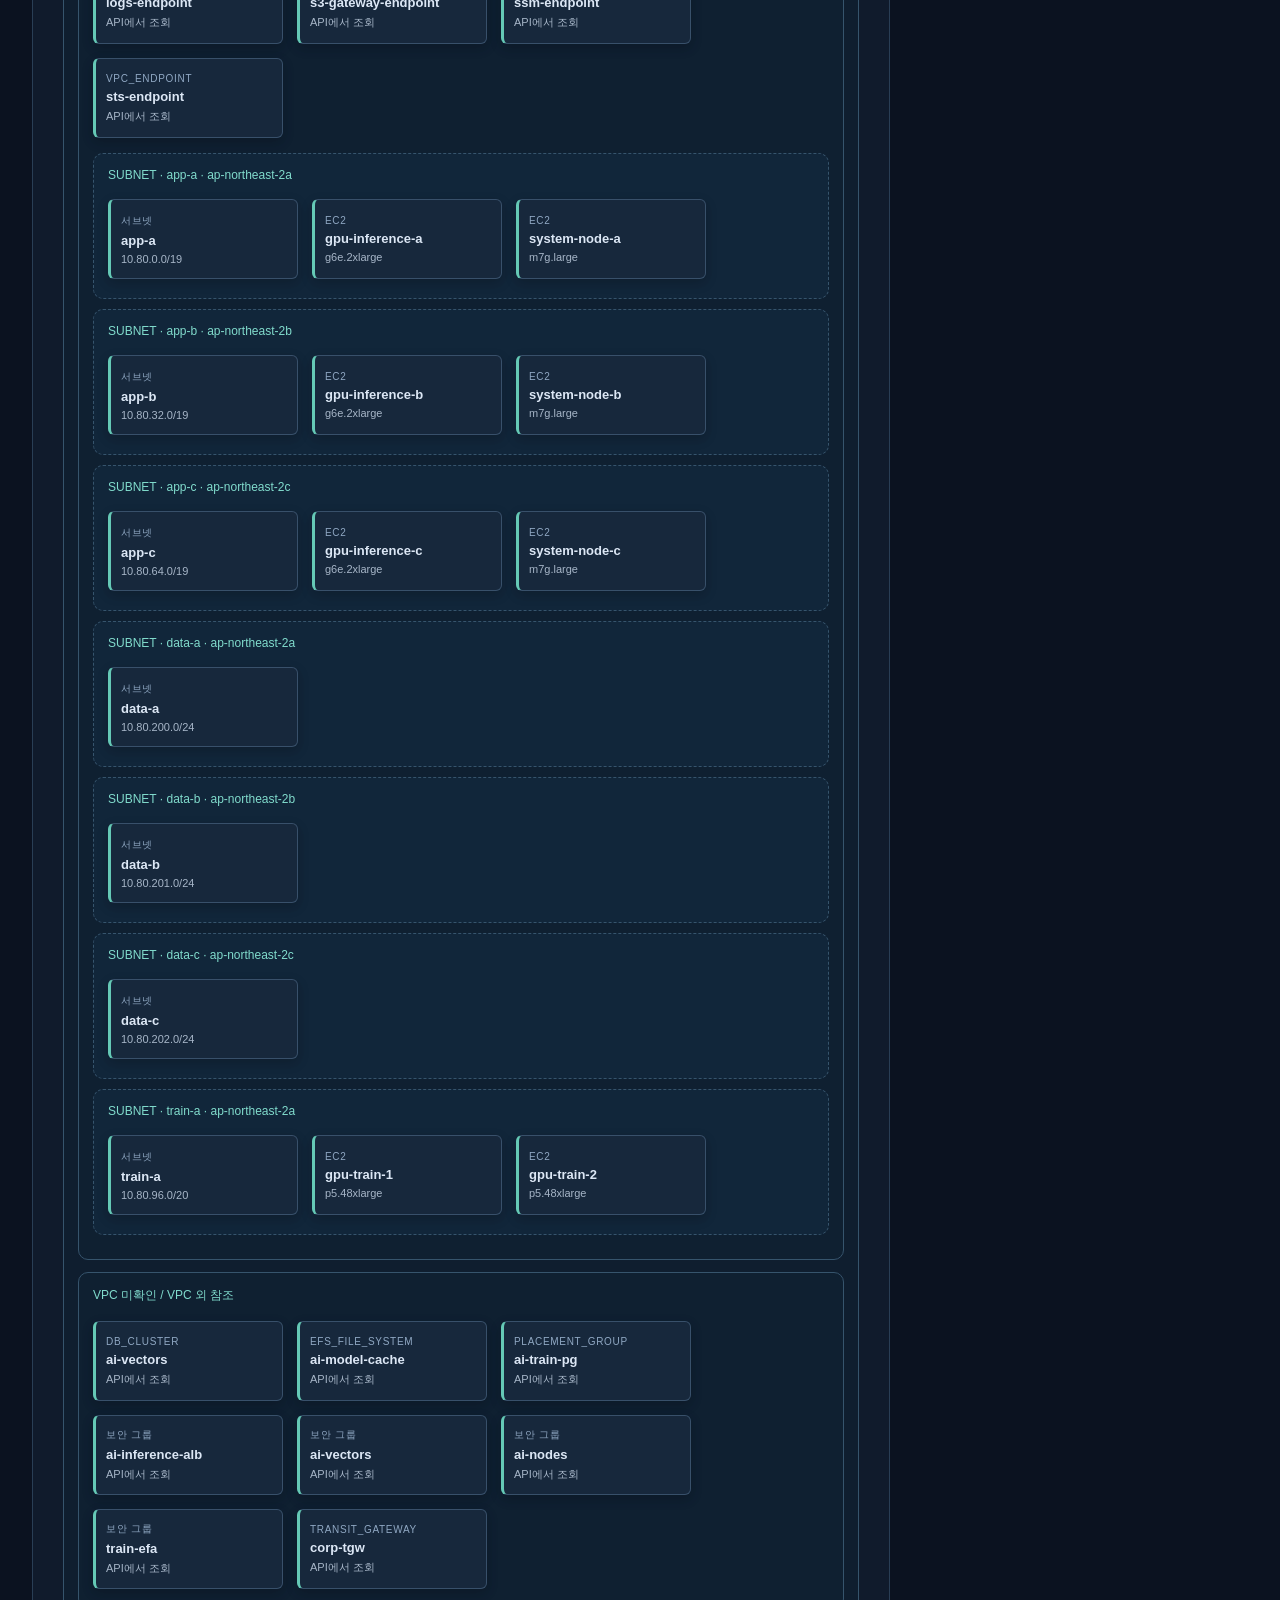
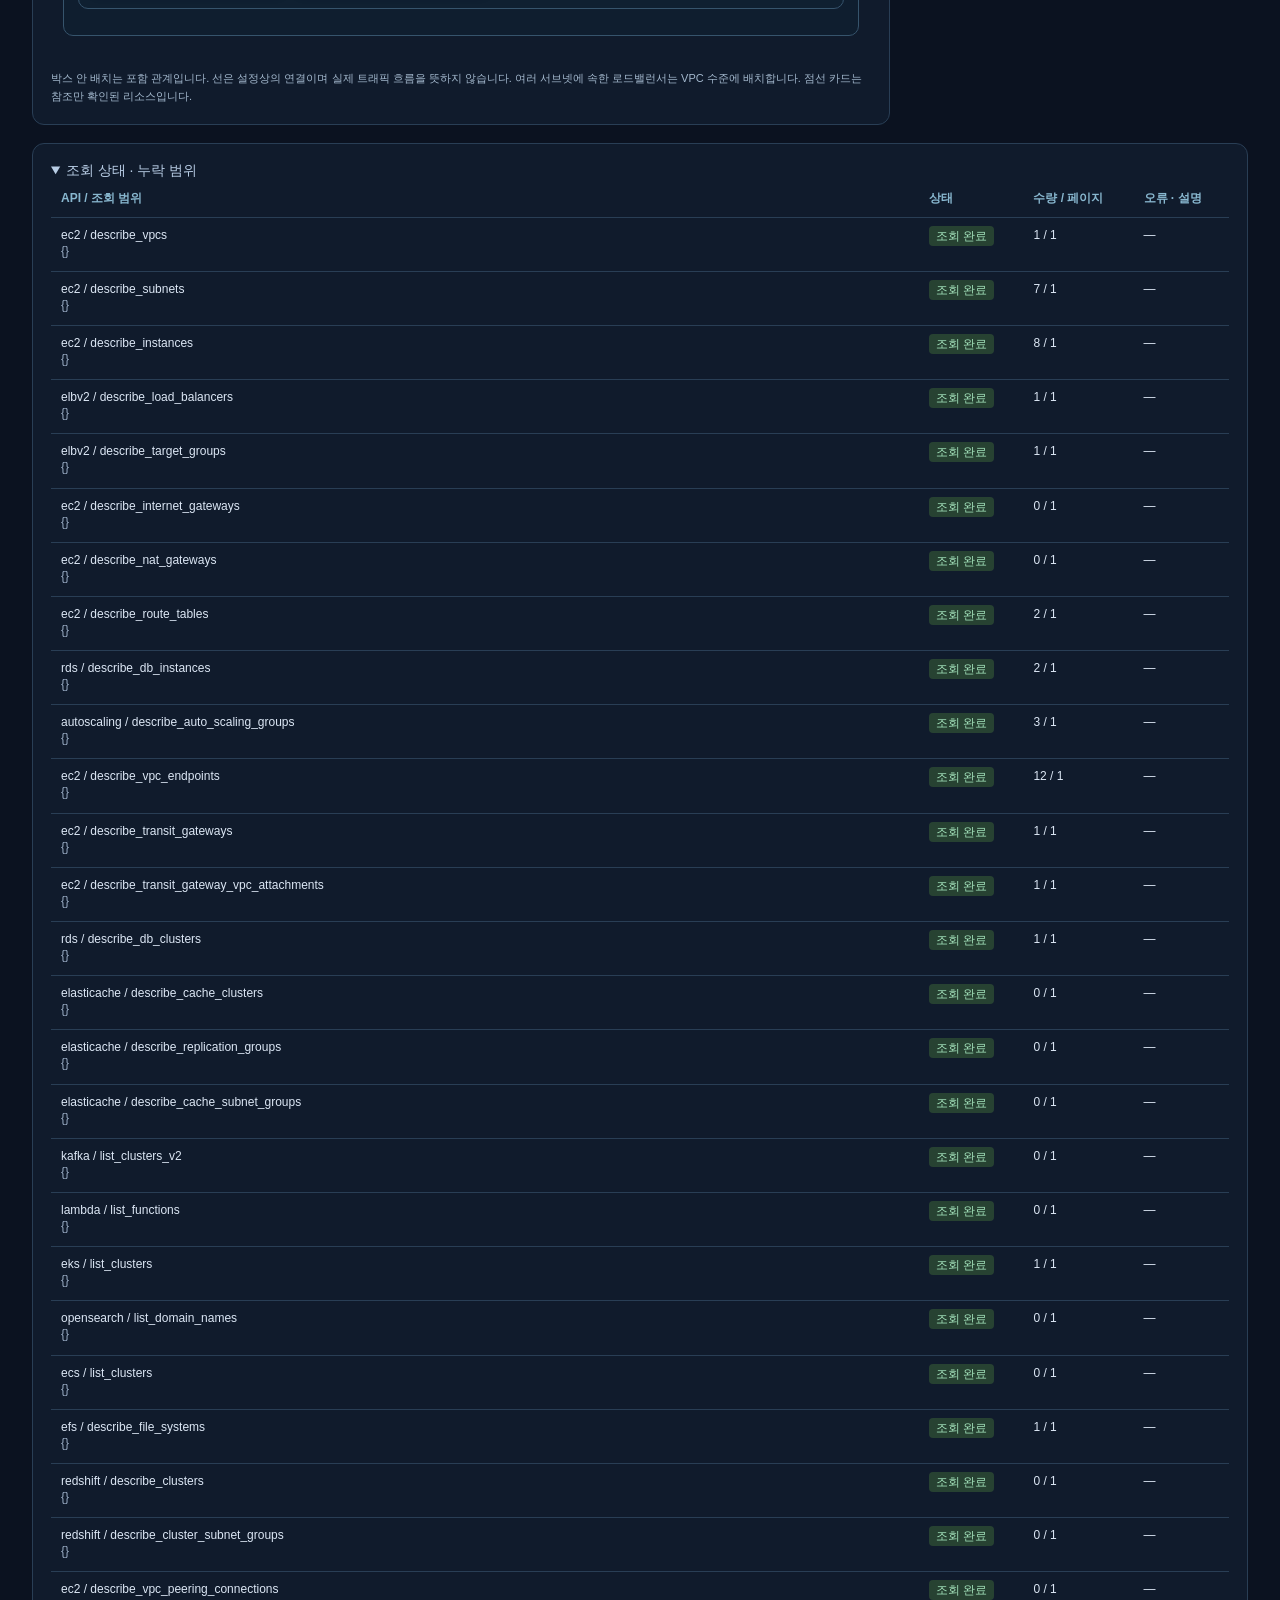
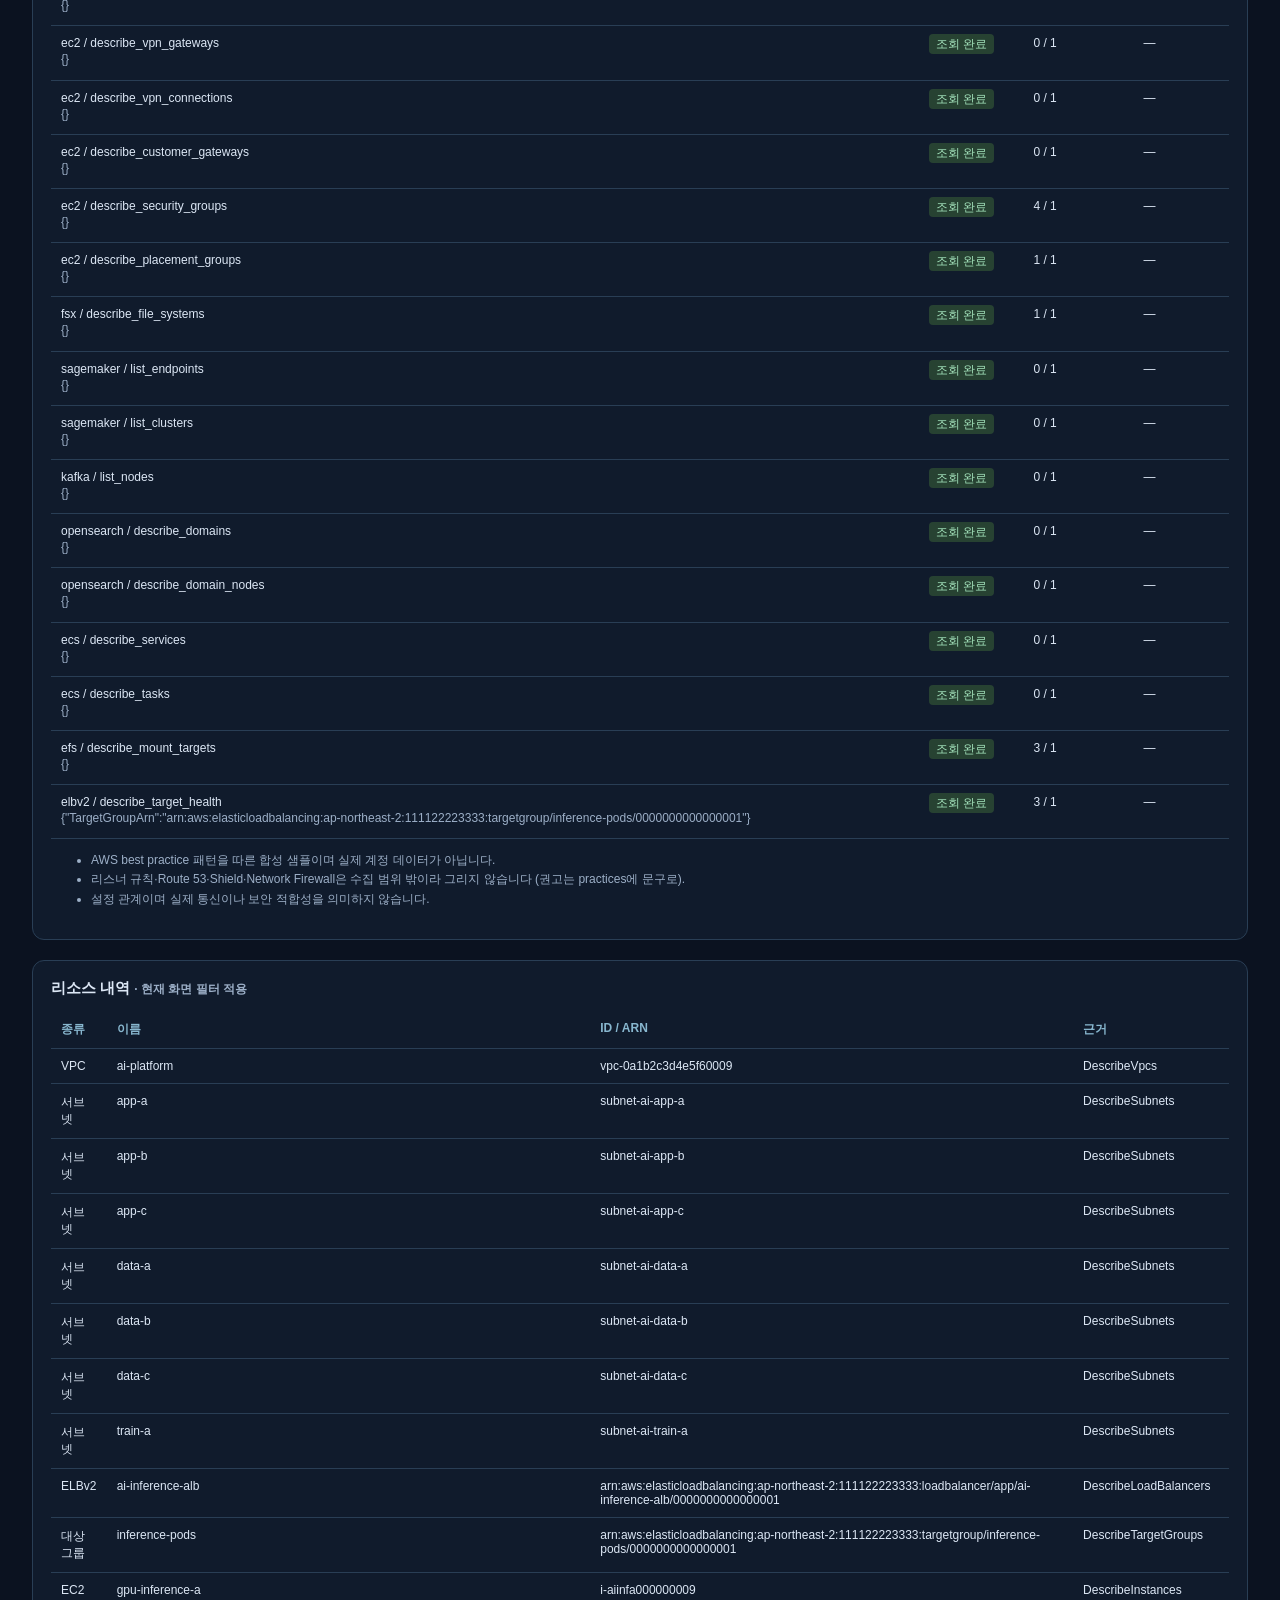
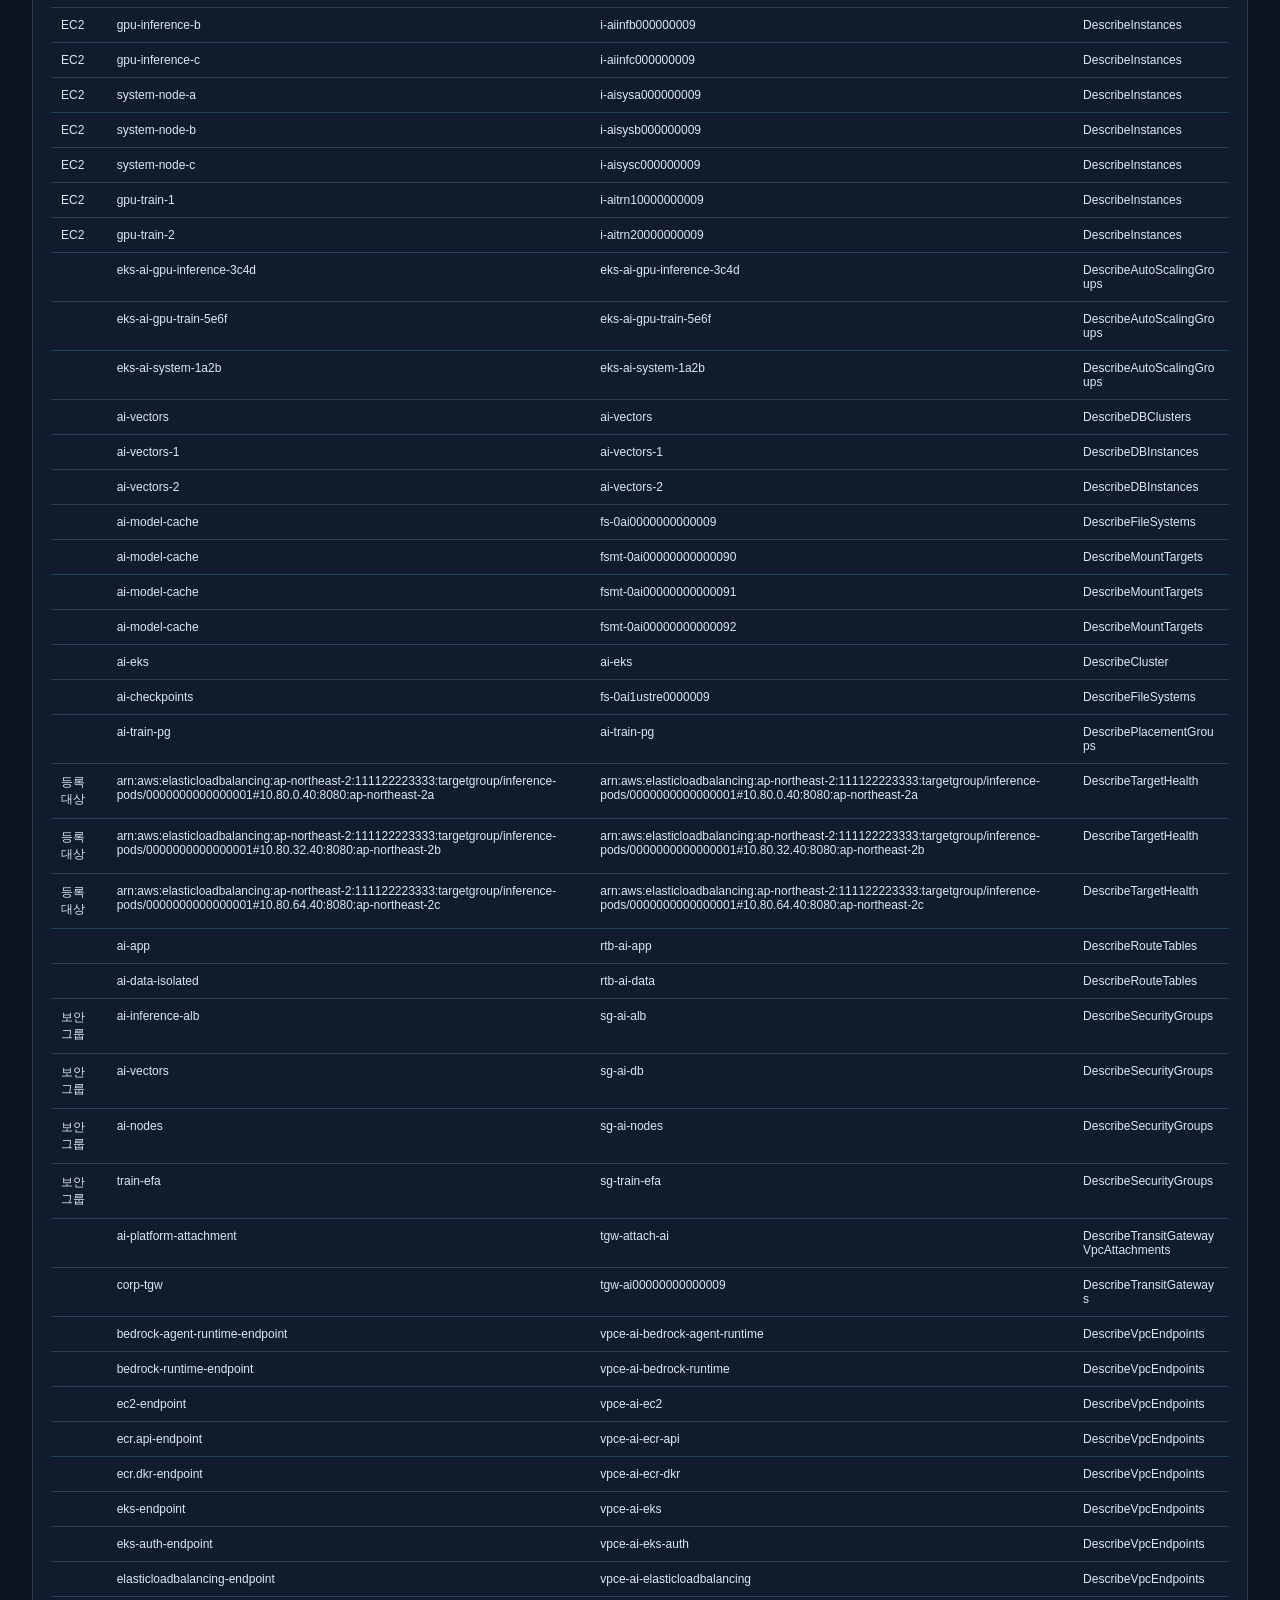
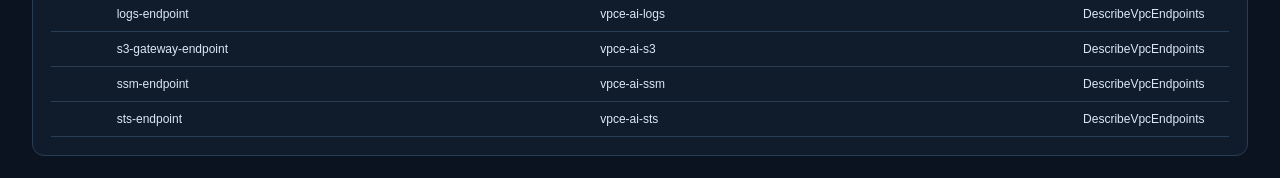
==== commit 966dba02: "fix(samples): instance addresses inside their subnet, snapshot copies raw, coverage from the collect" ====
--- a/examples/samples/ai-platform/index.html
+++ b/examples/samples/ai-platform/index.html
@@ -22,12 +22,12 @@
     "account_id": "111122223333",
     "region": "ap-northeast-2",
     "partition": "aws",
-    "started_at": "2026-10-18T09:34:34.987831+00:00",
-    "finished_at": "2026-10-18T09:34:34.987831+00:00",
+    "started_at": "2026-10-18T14:24:42.680405+00:00",
+    "finished_at": "2026-10-18T14:24:42.680405+00:00",
     "status": "complete",
     "demo": true,
     "sample": "ai-platform",
-    "sample_version": 6,
+    "sample_version": 7,
     "title": "AI 플랫폼 (사설 EKS GPU 추론·학습 · Bedrock · Aurora pgvector)",
     "practices": [
       "인터넷 경로 없는 사설 VPC: IGW·NAT 없이 Transit Gateway로 사내망·중앙 egress에 연결 (MLSEC03-BP02)",
@@ -158,6 +158,13 @@
     },
     {
       "service": "ec2",
+      "operation": "describe_transit_gateways",
+      "status": "complete",
+      "pages": 1,
+      "items": 1
+    },
+    {
+      "service": "ec2",
       "operation": "describe_transit_gateway_vpc_attachments",
       "status": "complete",
       "pages": 1,
@@ -173,6 +180,20 @@
     {
       "service": "elasticache",
       "operation": "describe_cache_clusters",
+      "status": "complete",
+      "pages": 1,
+      "items": 0
+    },
+    {
+      "service": "elasticache",
+      "operation": "describe_replication_groups",
+      "status": "complete",
+      "pages": 1,
+      "items": 0
+    },
+    {
+      "service": "elasticache",
+      "operation": "describe_cache_subnet_groups",
       "status": "complete",
       "pages": 1,
       "items": 0
@@ -199,36 +220,15 @@
       "items": 1
     },
     {
-      "service": "kafka",
-      "operation": "list_nodes",
-      "status": "complete",
-      "pages": 1,
-      "items": 0
-    },
-    {
       "service": "opensearch",
-      "operation": "describe_domains",
-      "status": "complete",
-      "pages": 1,
-      "items": 0
-    },
-    {
-      "service": "opensearch",
-      "operation": "describe_domain_nodes",
+      "operation": "list_domain_names",
       "status": "complete",
       "pages": 1,
       "items": 0
     },
     {
       "service": "ecs",
-      "operation": "describe_services",
-      "status": "complete",
-      "pages": 1,
-      "items": 0
-    },
-    {
-      "service": "ecs",
-      "operation": "describe_tasks",
+      "operation": "list_clusters",
       "status": "complete",
       "pages": 1,
       "items": 0
@@ -241,15 +241,15 @@
       "items": 1
     },
     {
-      "service": "efs",
-      "operation": "describe_mount_targets",
+      "service": "redshift",
+      "operation": "describe_clusters",
       "status": "complete",
       "pages": 1,
-      "items": 3
+      "items": 0
     },
     {
       "service": "redshift",
-      "operation": "describe_clusters",
+      "operation": "describe_cluster_subnet_groups",
       "status": "complete",
       "pages": 1,
       "items": 0
@@ -271,6 +271,13 @@
     {
       "service": "ec2",
       "operation": "describe_vpn_connections",
+      "status": "complete",
+      "pages": 1,
+      "items": 0
+    },
+    {
+      "service": "ec2",
+      "operation": "describe_customer_gateways",
       "status": "complete",
       "pages": 1,
       "items": 0
@@ -311,6 +318,48 @@
       "items": 0
     },
     {
+      "service": "kafka",
+      "operation": "list_nodes",
+      "status": "complete",
+      "pages": 1,
+      "items": 0
+    },
+    {
+      "service": "opensearch",
+      "operation": "describe_domains",
+      "status": "complete",
+      "pages": 1,
+      "items": 0
+    },
+    {
+      "service": "opensearch",
+      "operation": "describe_domain_nodes",
+      "status": "complete",
+      "pages": 1,
+      "items": 0
+    },
+    {
+      "service": "ecs",
+      "operation": "describe_services",
+      "status": "complete",
+      "pages": 1,
+      "items": 0
+    },
+    {
+      "service": "ecs",
+      "operation": "describe_tasks",
+      "status": "complete",
+      "pages": 1,
+      "items": 0
+    },
+    {
+      "service": "efs",
+      "operation": "describe_mount_targets",
+      "status": "complete",
+      "pages": 1,
+      "items": 3
+    },
+    {
       "service": "elbv2",
       "operation": "describe_target_health",
       "parameters": {
@@ -475,7 +524,7 @@
         "State": {
           "Name": "running"
         },
-        "PrivateIpAddress": "10.0.1.11",
+        "PrivateIpAddress": "10.80.0.10",
         "Placement": {
           "AvailabilityZone": "ap-northeast-2a"
         },
@@ -523,7 +572,7 @@
         "State": {
           "Name": "running"
         },
-        "PrivateIpAddress": "10.0.2.12",
+        "PrivateIpAddress": "10.80.32.10",
         "Placement": {
           "AvailabilityZone": "ap-northeast-2b"
         },
@@ -571,7 +620,7 @@
         "State": {
           "Name": "running"
         },
-        "PrivateIpAddress": "10.0.3.13",
+        "PrivateIpAddress": "10.80.64.10",
         "Placement": {
           "AvailabilityZone": "ap-northeast-2c"
         },
@@ -619,7 +668,7 @@
         "State": {
           "Name": "running"
         },
-        "PrivateIpAddress": "10.0.4.14",
+        "PrivateIpAddress": "10.80.0.11",
         "Placement": {
           "AvailabilityZone": "ap-northeast-2a"
         },
@@ -667,7 +716,7 @@
         "State": {
           "Name": "running"
         },
-        "PrivateIpAddress": "10.0.5.15",
+        "PrivateIpAddress": "10.80.32.11",
         "Placement": {
           "AvailabilityZone": "ap-northeast-2b"
         },
@@ -715,7 +764,7 @@
         "State": {
           "Name": "running"
         },
-        "PrivateIpAddress": "10.0.6.16",
+        "PrivateIpAddress": "10.80.64.11",
         "Placement": {
           "AvailabilityZone": "ap-northeast-2c"
         },
@@ -763,7 +812,7 @@
         "State": {
           "Name": "running"
         },
-        "PrivateIpAddress": "10.0.7.17",
+        "PrivateIpAddress": "10.80.96.10",
         "Placement": {
           "AvailabilityZone": "ap-northeast-2a",
           "GroupName": "ai-train-pg"
@@ -812,7 +861,7 @@
         "State": {
           "Name": "running"
         },
-        "PrivateIpAddress": "10.0.8.18",
+        "PrivateIpAddress": "10.80.96.11",
         "Placement": {
           "AvailabilityZone": "ap-northeast-2a",
           "GroupName": "ai-train-pg"
@@ -894,43 +943,6 @@
         ]
       }
     ],
-    "target_health": [
-      {
-        "TargetGroupArn": "arn:aws:elasticloadbalancing:ap-northeast-2:111122223333:targetgroup/inference-pods/0000000000000001",
-        "Descriptions": [
-          {
-            "Target": {
-              "Id": "10.80.0.40",
-              "Port": 8080,
-              "AvailabilityZone": "ap-northeast-2a"
-            },
-            "TargetHealth": {
-              "State": "healthy"
-            }
-          },
-          {
-            "Target": {
-              "Id": "10.80.32.40",
-              "Port": 8080,
-              "AvailabilityZone": "ap-northeast-2b"
-            },
-            "TargetHealth": {
-              "State": "healthy"
-            }
-          },
-          {
-            "Target": {
-              "Id": "10.80.64.40",
-              "Port": 8080,
-              "AvailabilityZone": "ap-northeast-2c"
-            },
-            "TargetHealth": {
-              "State": "healthy"
-            }
-          }
-        ]
-      }
-    ],
     "internet_gateways": [],
     "nat_gateways": [],
     "route_tables": [
@@ -1447,7 +1459,6 @@
     "replication_groups": [],
     "cache_subnet_groups": [],
     "msk_clusters": [],
-    "msk_nodes": [],
     "lambda_functions": [],
     "eks_clusters": [
       {
@@ -1523,9 +1534,7 @@
       }
     ],
     "opensearch_domains": [],
-    "opensearch_nodes": [],
     "ecs_services": [],
-    "ecs_tasks": [],
     "efs_file_systems": [
       {
         "FileSystemId": "fs-0ai0000000000009",
@@ -1541,35 +1550,6 @@
             "Value": "ai-model-cache"
           }
         ]
-      }
-    ],
-    "efs_mount_targets": [
-      {
-        "MountTargetId": "fsmt-0ai00000000000090",
-        "FileSystemId": "fs-0ai0000000000009",
-        "SubnetId": "subnet-ai-app-a",
-        "VpcId": "vpc-0a1b2c3d4e5f60009",
-        "AvailabilityZoneName": "ap-northeast-2a",
-        "LifeCycleState": "available",
-        "IpAddress": "10.80.0.200"
-      },
-      {
-        "MountTargetId": "fsmt-0ai00000000000091",
-        "FileSystemId": "fs-0ai0000000000009",
-        "SubnetId": "subnet-ai-app-b",
-        "VpcId": "vpc-0a1b2c3d4e5f60009",
-        "AvailabilityZoneName": "ap-northeast-2b",
-        "LifeCycleState": "available",
-        "IpAddress": "10.80.32.200"
-      },
-      {
-        "MountTargetId": "fsmt-0ai00000000000092",
-        "FileSystemId": "fs-0ai0000000000009",
-        "SubnetId": "subnet-ai-app-c",
-        "VpcId": "vpc-0a1b2c3d4e5f60009",
-        "AvailabilityZoneName": "ap-northeast-2c",
-        "LifeCycleState": "available",
-        "IpAddress": "10.80.64.200"
       }
     ],
     "redshift_clusters": [],
@@ -1748,7 +1728,76 @@
       }
     ],
     "sagemaker_endpoints": [],
-    "sagemaker_clusters": []
+    "sagemaker_clusters": [],
+    "target_health": [
+      {
+        "TargetGroupArn": "arn:aws:elasticloadbalancing:ap-northeast-2:111122223333:targetgroup/inference-pods/0000000000000001",
+        "Descriptions": [
+          {
+            "Target": {
+              "Id": "10.80.0.40",
+              "Port": 8080,
+              "AvailabilityZone": "ap-northeast-2a"
+            },
+            "TargetHealth": {
+              "State": "healthy"
+            }
+          },
+          {
+            "Target": {
+              "Id": "10.80.32.40",
+              "Port": 8080,
+              "AvailabilityZone": "ap-northeast-2b"
+            },
+            "TargetHealth": {
+              "State": "healthy"
+            }
+          },
+          {
+            "Target": {
+              "Id": "10.80.64.40",
+              "Port": 8080,
+              "AvailabilityZone": "ap-northeast-2c"
+            },
+            "TargetHealth": {
+              "State": "healthy"
+            }
+          }
+        ]
+      }
+    ],
+    "msk_nodes": [],
+    "opensearch_nodes": [],
+    "ecs_tasks": [],
+    "efs_mount_targets": [
+      {
+        "MountTargetId": "fsmt-0ai00000000000090",
+        "FileSystemId": "fs-0ai0000000000009",
+        "SubnetId": "subnet-ai-app-a",
+        "VpcId": "vpc-0a1b2c3d4e5f60009",
+        "AvailabilityZoneName": "ap-northeast-2a",
+        "LifeCycleState": "available",
+        "IpAddress": "10.80.0.200"
+      },
+      {
+        "MountTargetId": "fsmt-0ai00000000000091",
+        "FileSystemId": "fs-0ai0000000000009",
+        "SubnetId": "subnet-ai-app-b",
+        "VpcId": "vpc-0a1b2c3d4e5f60009",
+        "AvailabilityZoneName": "ap-northeast-2b",
+        "LifeCycleState": "available",
+        "IpAddress": "10.80.32.200"
+      },
+      {
+        "MountTargetId": "fsmt-0ai00000000000092",
+        "FileSystemId": "fs-0ai0000000000009",
+        "SubnetId": "subnet-ai-app-c",
+        "VpcId": "vpc-0a1b2c3d4e5f60009",
+        "AvailabilityZoneName": "ap-northeast-2c",
+        "LifeCycleState": "available",
+        "IpAddress": "10.80.64.200"
+      }
+    ]
   },
   "graph": {
     "nodes": [
@@ -1986,7 +2035,7 @@
           "State": {
             "Name": "running"
           },
-          "PrivateIpAddress": "10.0.4.14",
+          "PrivateIpAddress": "10.80.0.11",
           "Placement": {
             "AvailabilityZone": "ap-northeast-2a"
           },
@@ -2044,7 +2093,7 @@
           "State": {
             "Name": "running"
           },
-          "PrivateIpAddress": "10.0.5.15",
+          "PrivateIpAddress": "10.80.32.11",
           "Placement": {
             "AvailabilityZone": "ap-northeast-2b"
           },
@@ -2102,7 +2151,7 @@
           "State": {
             "Name": "running"
           },
-          "PrivateIpAddress": "10.0.6.16",
+          "PrivateIpAddress": "10.80.64.11",
           "Placement": {
             "AvailabilityZone": "ap-northeast-2c"
           },
@@ -2160,7 +2209,7 @@
           "State": {
             "Name": "running"
           },
-          "PrivateIpAddress": "10.0.1.11",
+          "PrivateIpAddress": "10.80.0.10",
           "Placement": {
             "AvailabilityZone": "ap-northeast-2a"
           },
@@ -2218,7 +2267,7 @@
           "State": {
             "Name": "running"
           },
-          "PrivateIpAddress": "10.0.2.12",
+          "PrivateIpAddress": "10.80.32.10",
           "Placement": {
             "AvailabilityZone": "ap-northeast-2b"
           },
@@ -2276,7 +2325,7 @@
           "State": {
             "Name": "running"
           },
-          "PrivateIpAddress": "10.0.3.13",
+          "PrivateIpAddress": "10.80.64.10",
           "Placement": {
             "AvailabilityZone": "ap-northeast-2c"
           },
@@ -2334,7 +2383,7 @@
           "State": {
             "Name": "running"
           },
-          "PrivateIpAddress": "10.0.7.17",
+          "PrivateIpAddress": "10.80.96.10",
           "Placement": {
             "AvailabilityZone": "ap-northeast-2a",
             "GroupName": "ai-train-pg"
@@ -2393,7 +2442,7 @@
           "State": {
             "Name": "running"
           },
-          "PrivateIpAddress": "10.0.8.18",
+          "PrivateIpAddress": "10.80.96.11",
           "Placement": {
             "AvailabilityZone": "ap-northeast-2a",
             "GroupName": "ai-train-pg"
